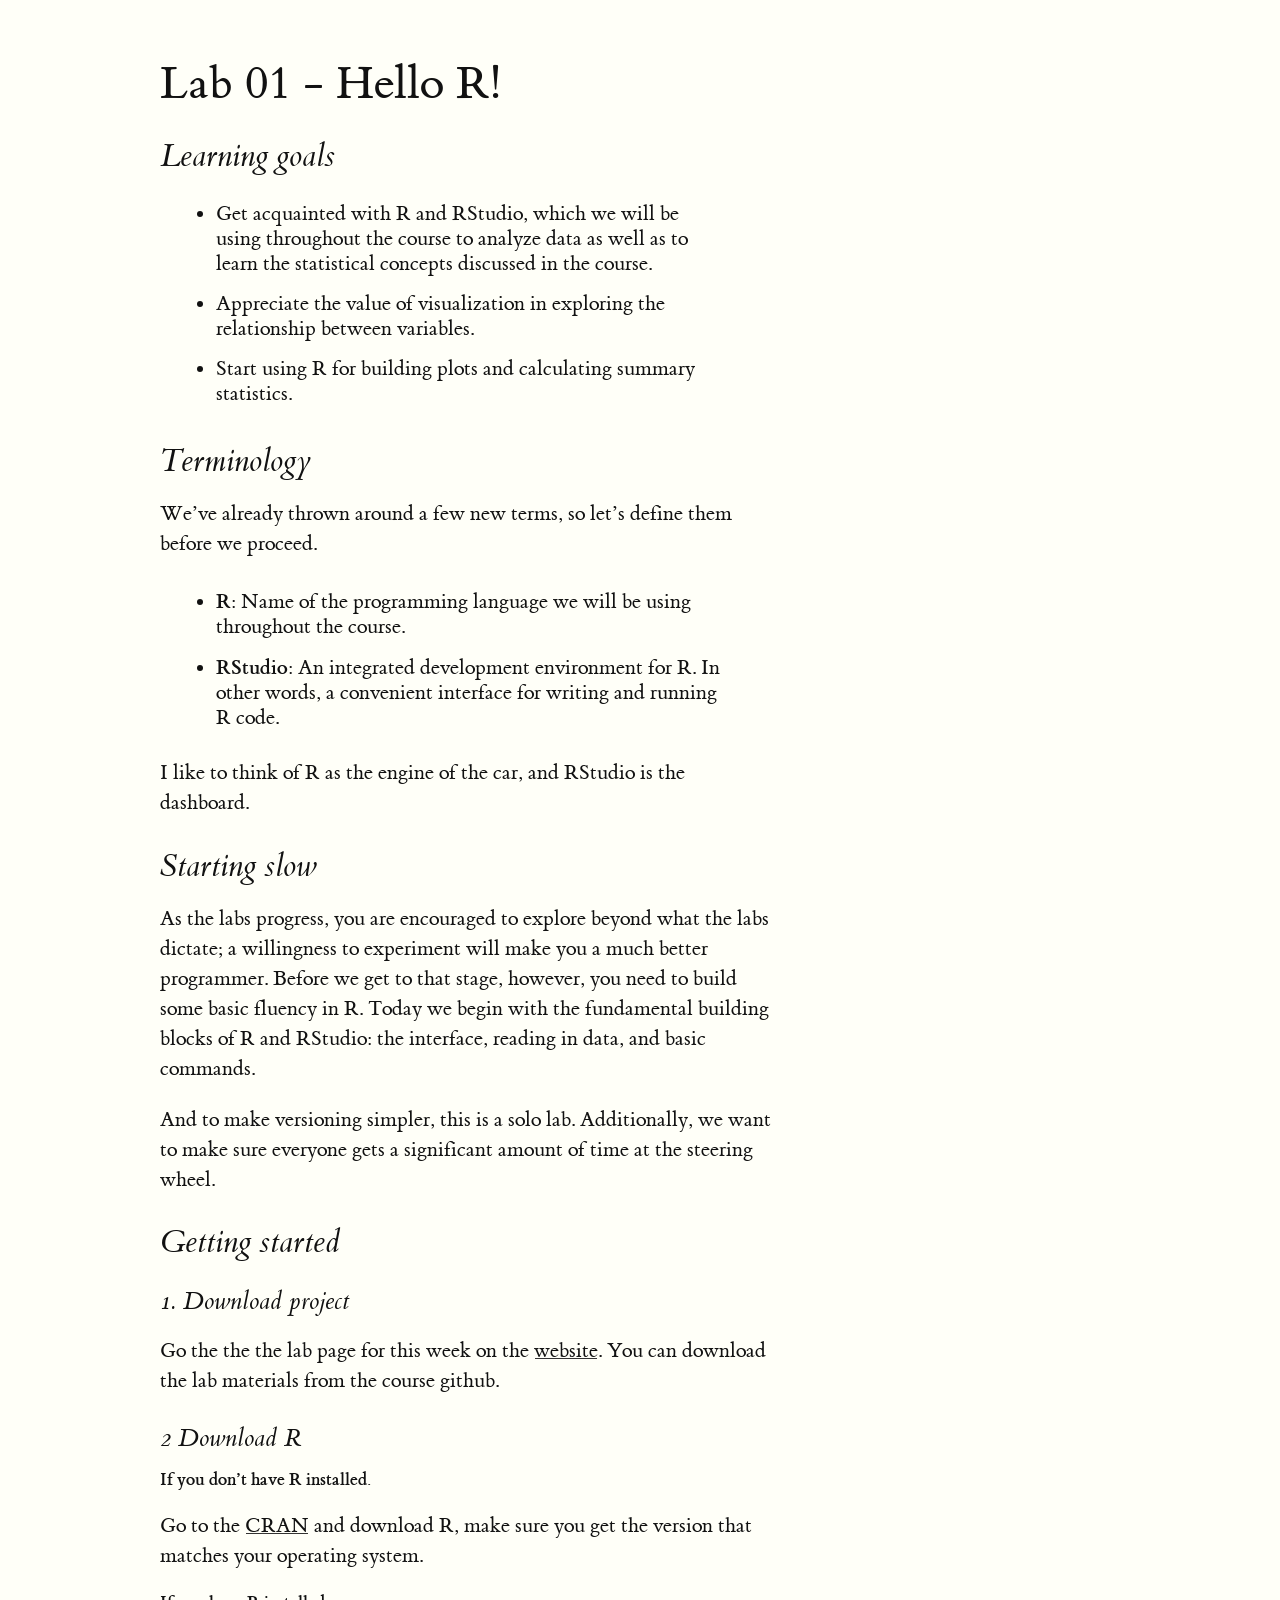
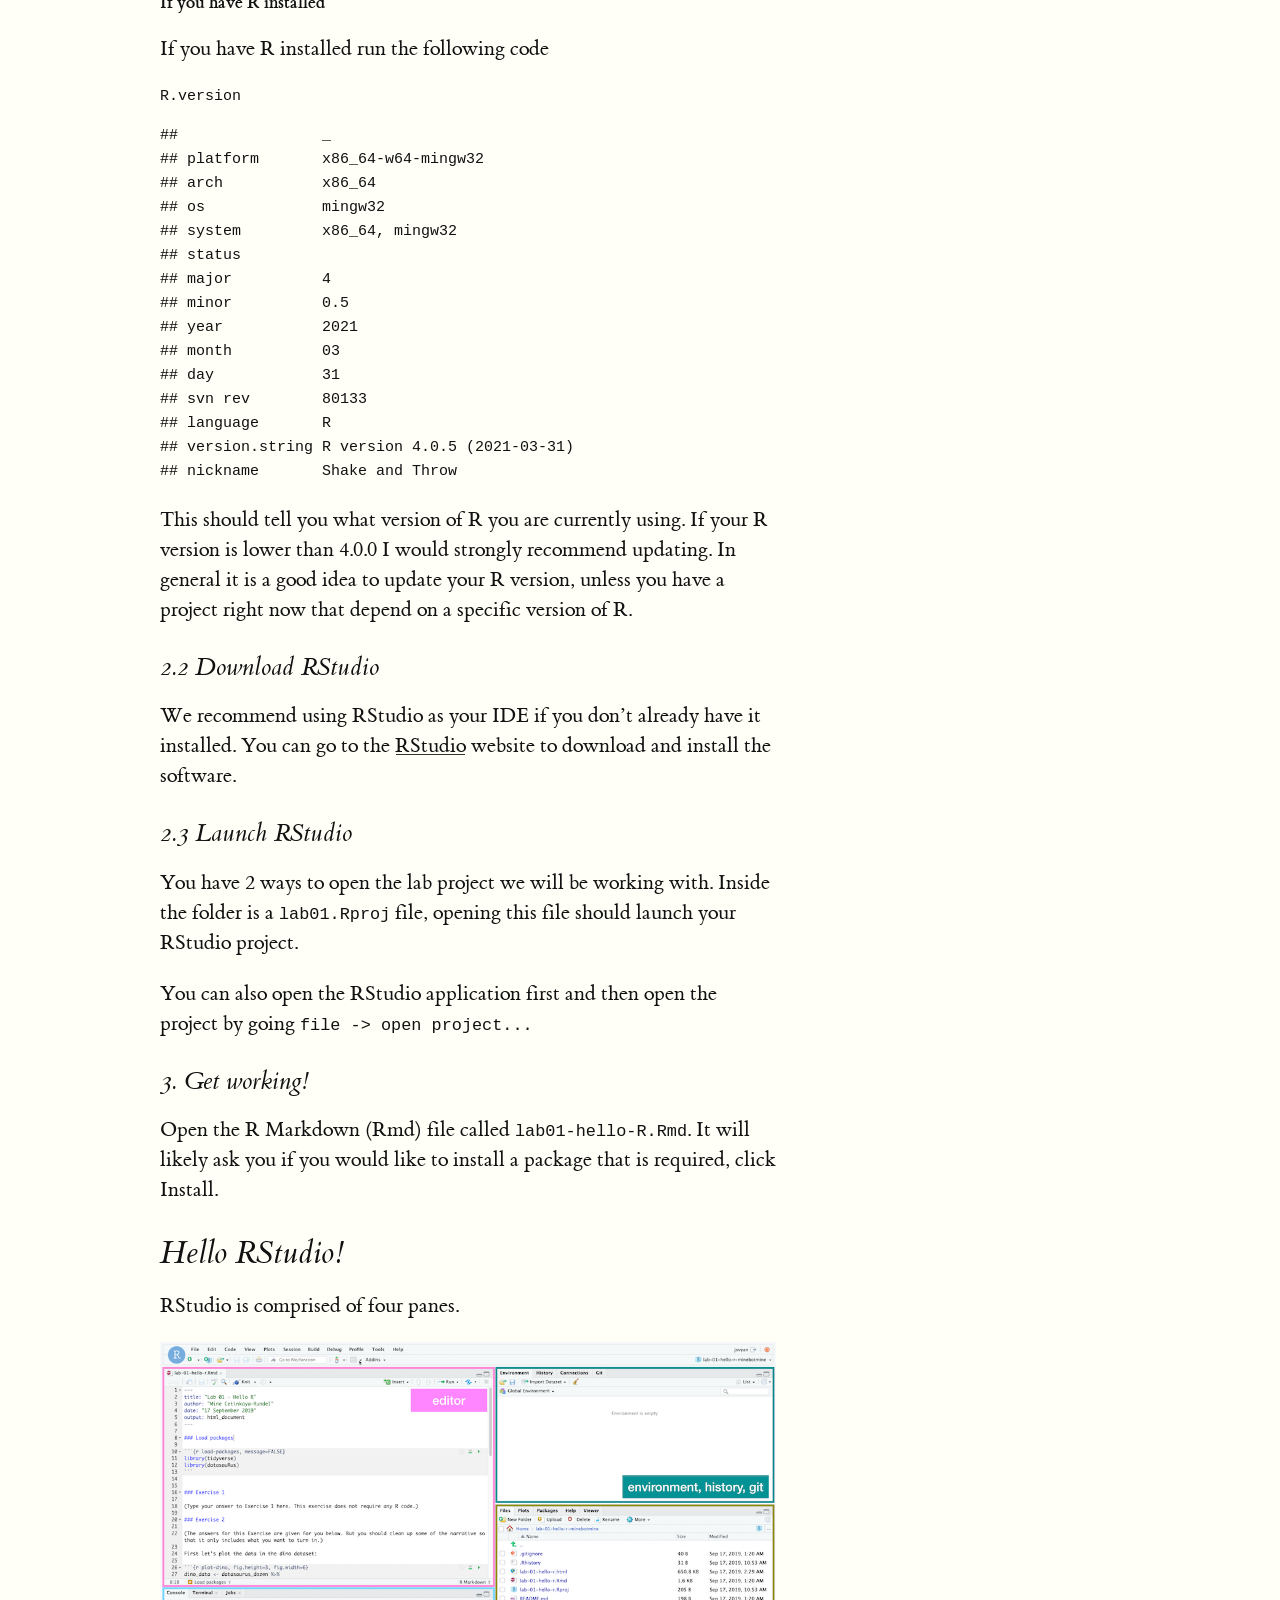
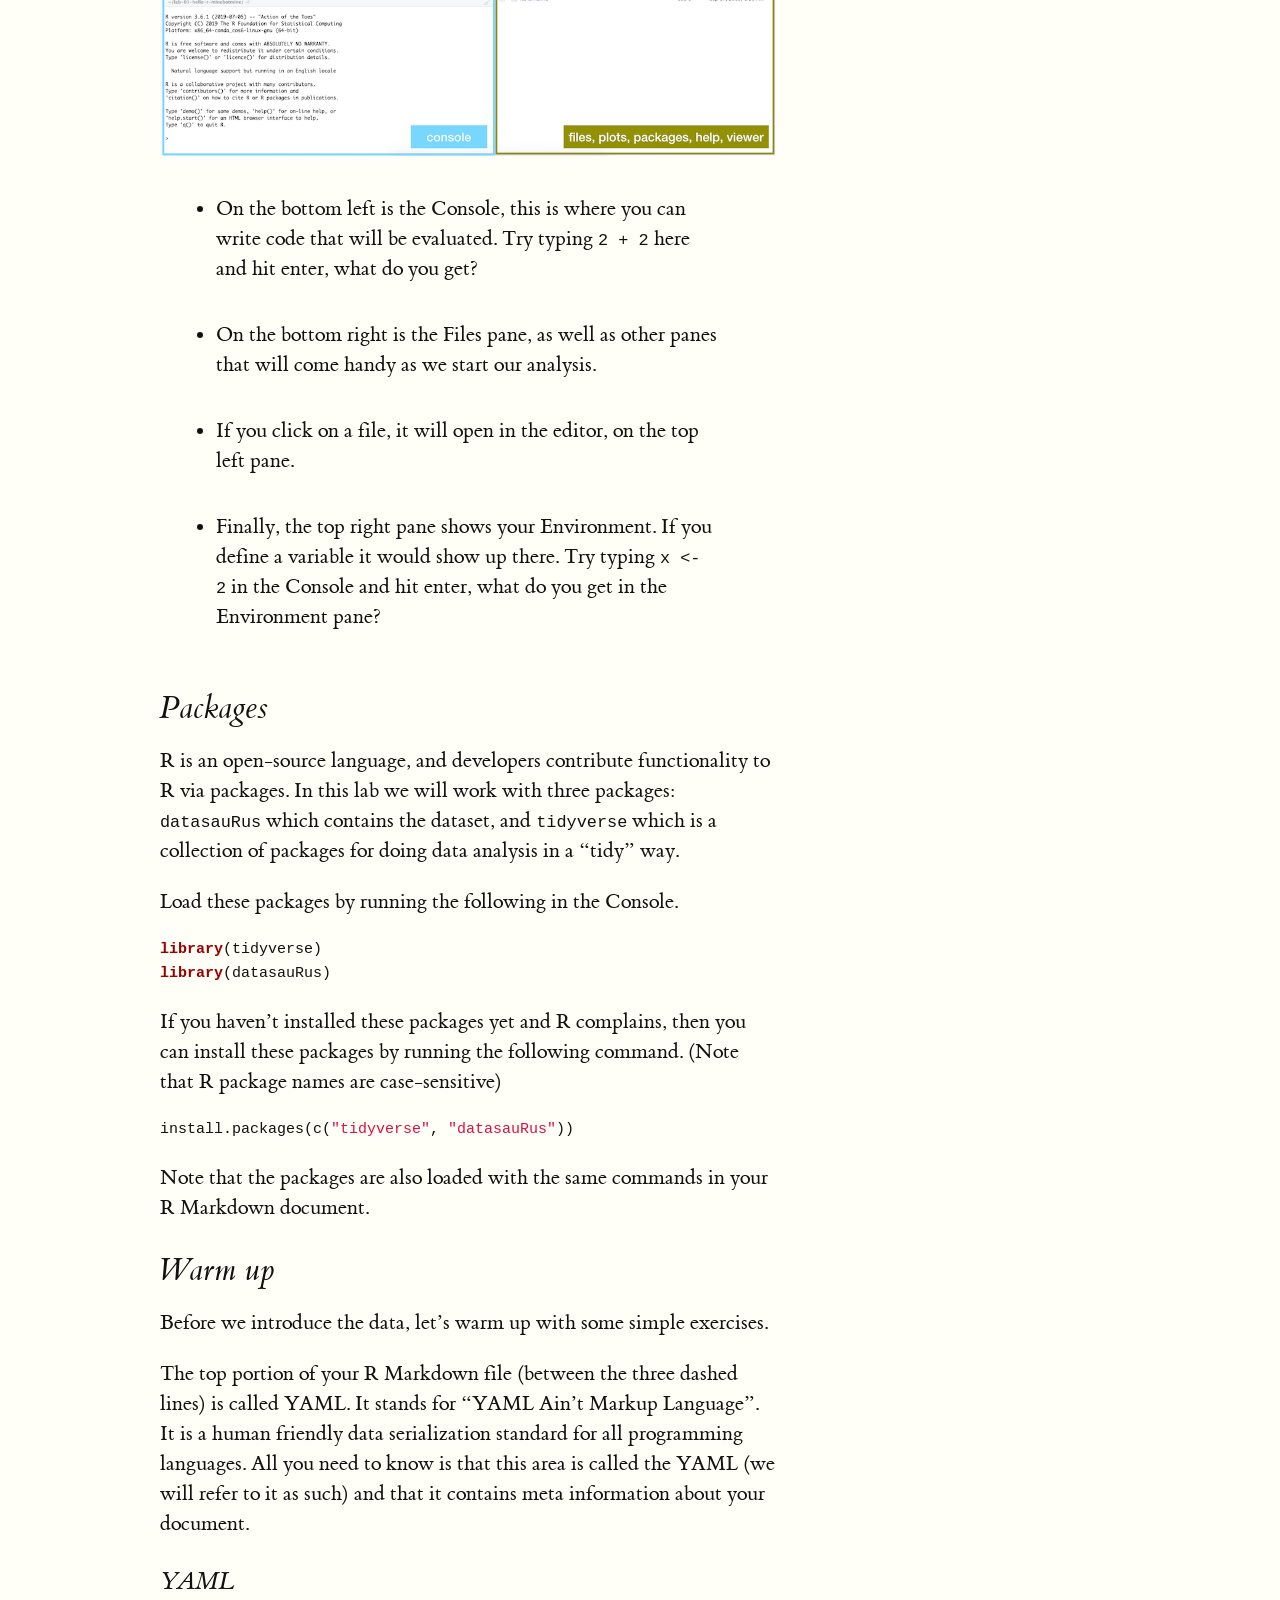
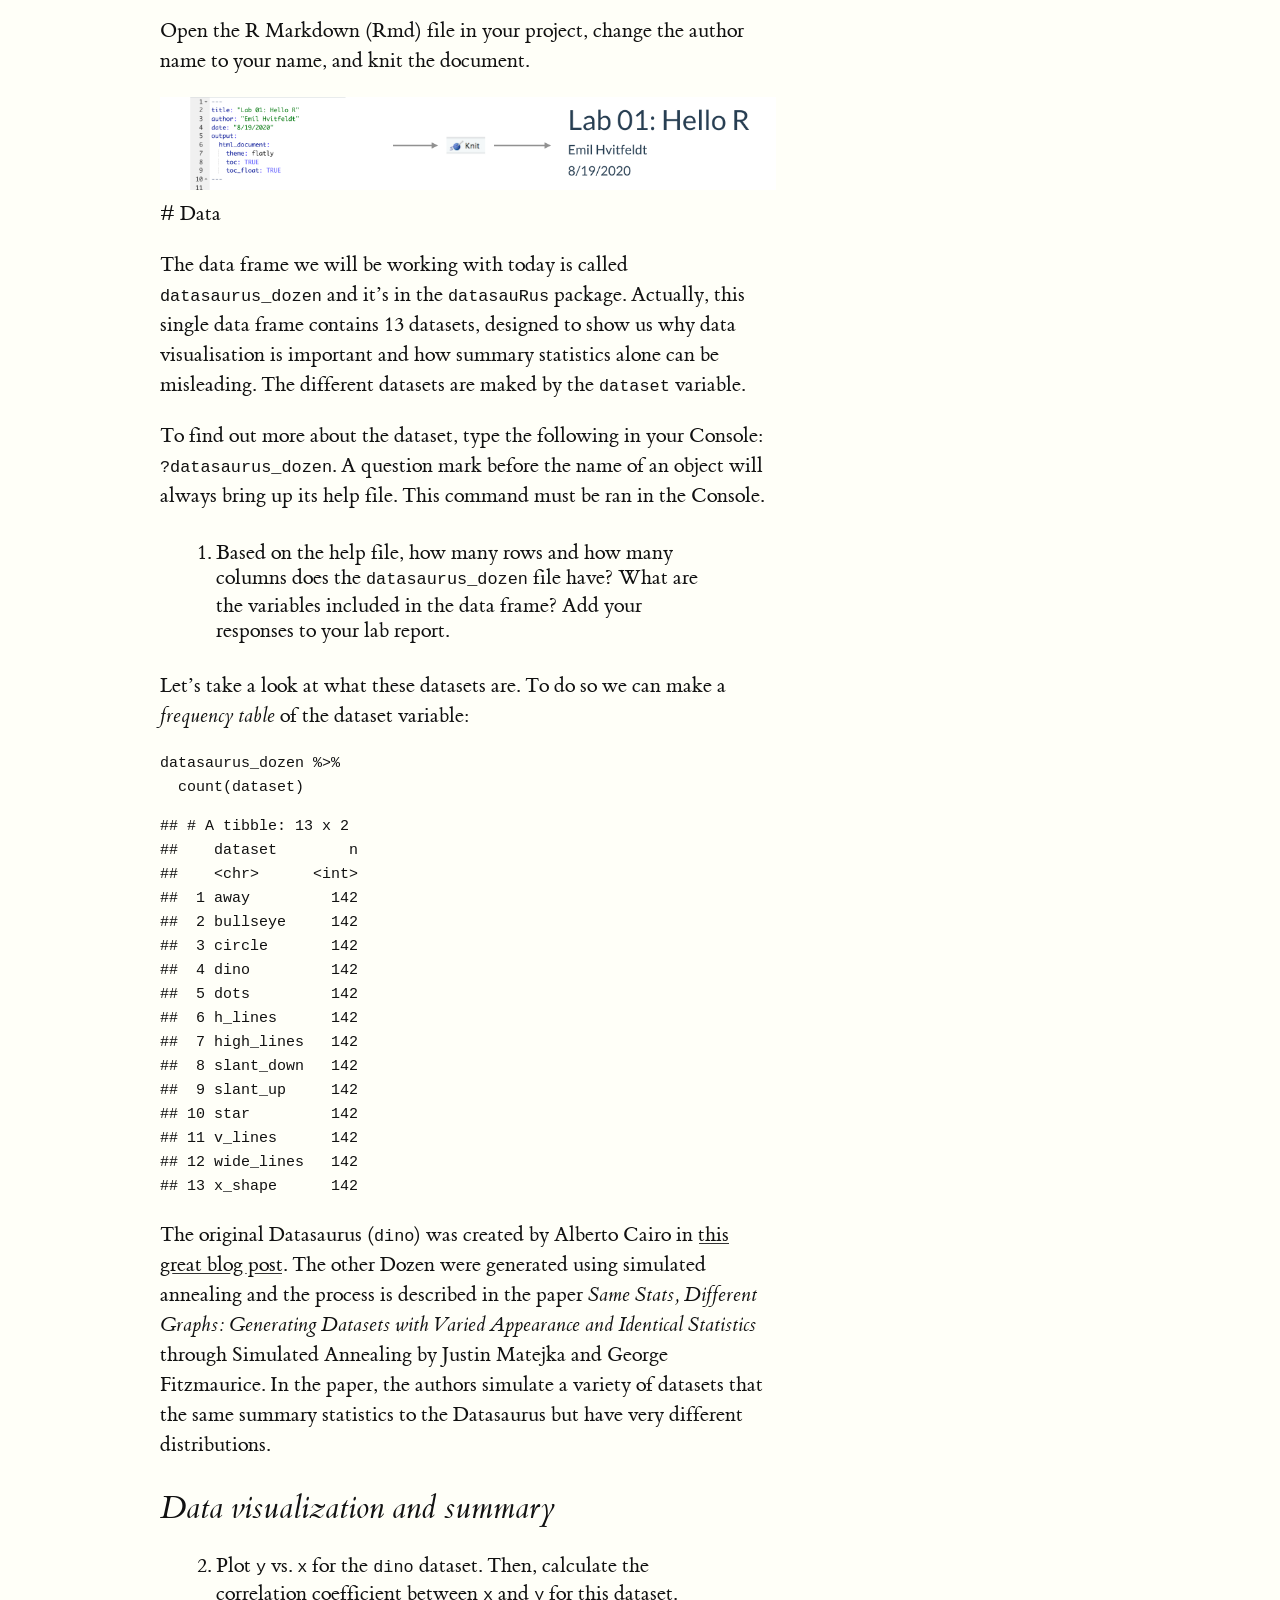
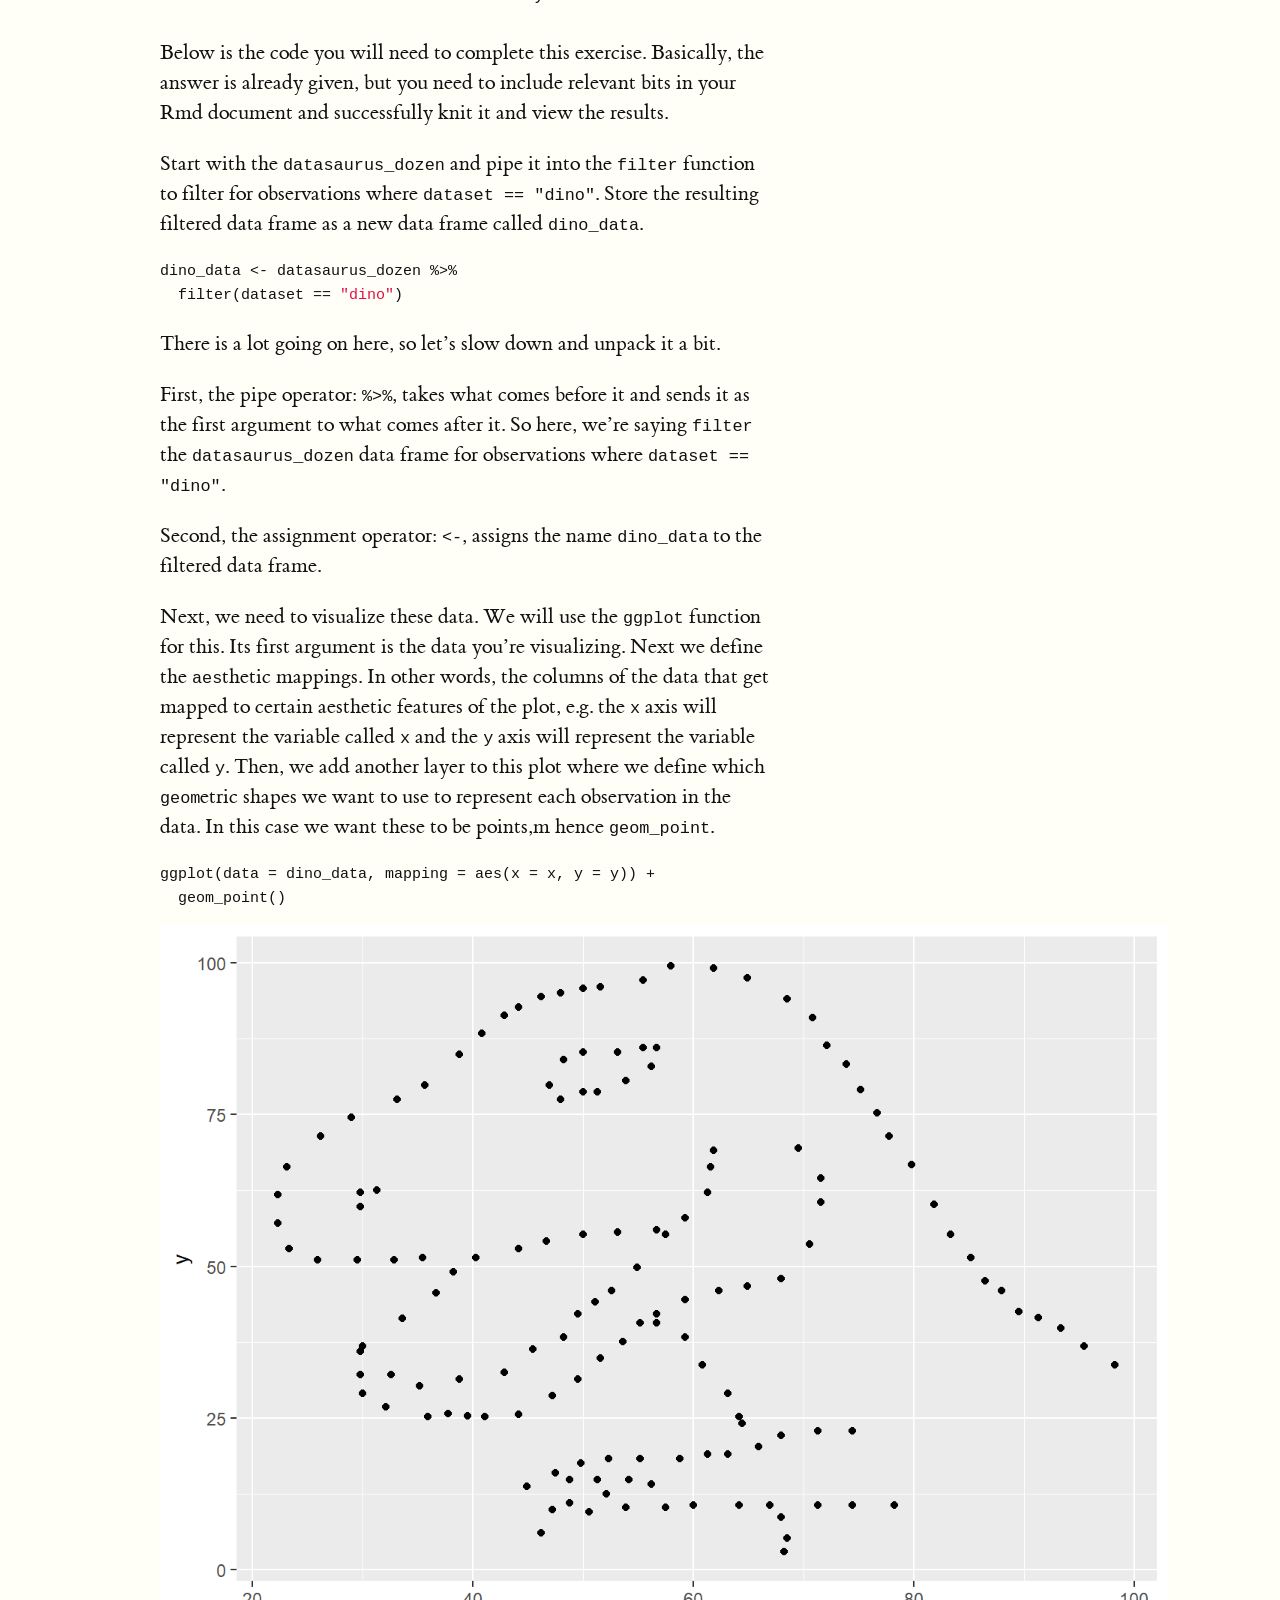
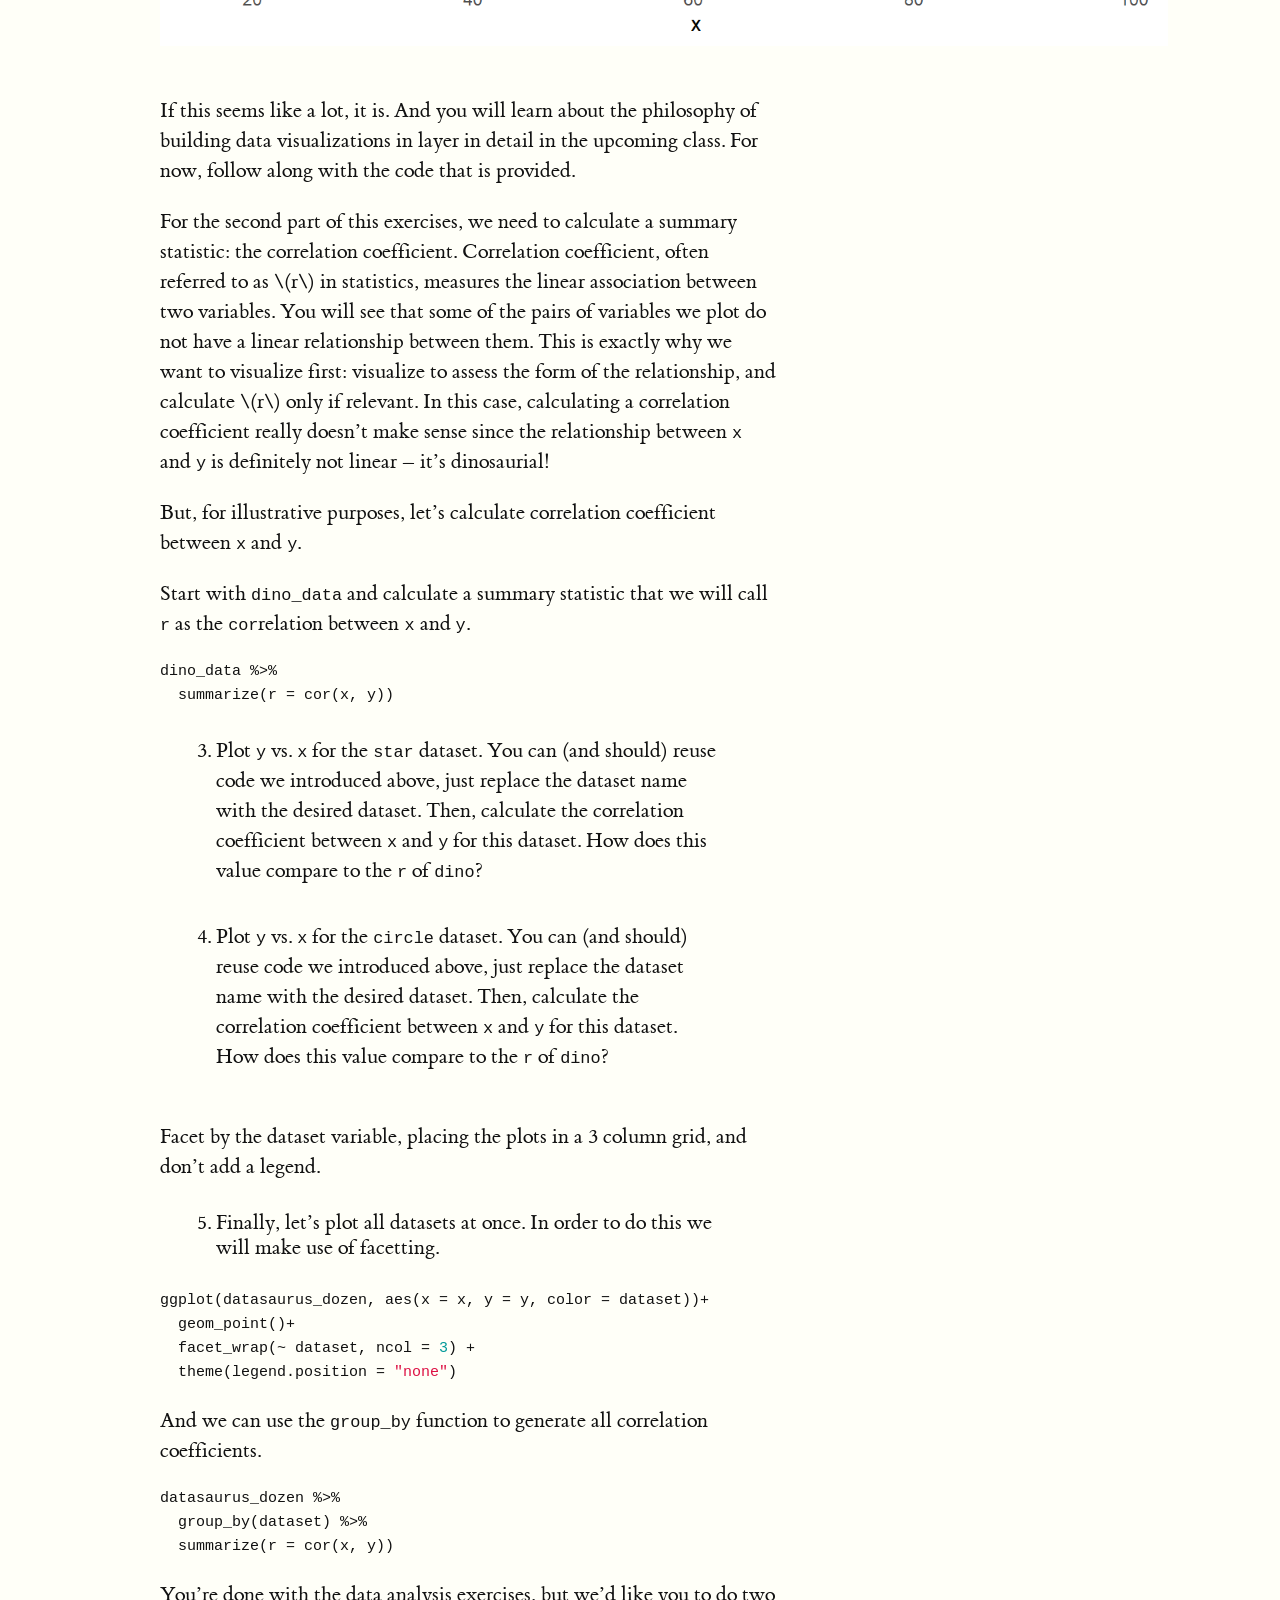
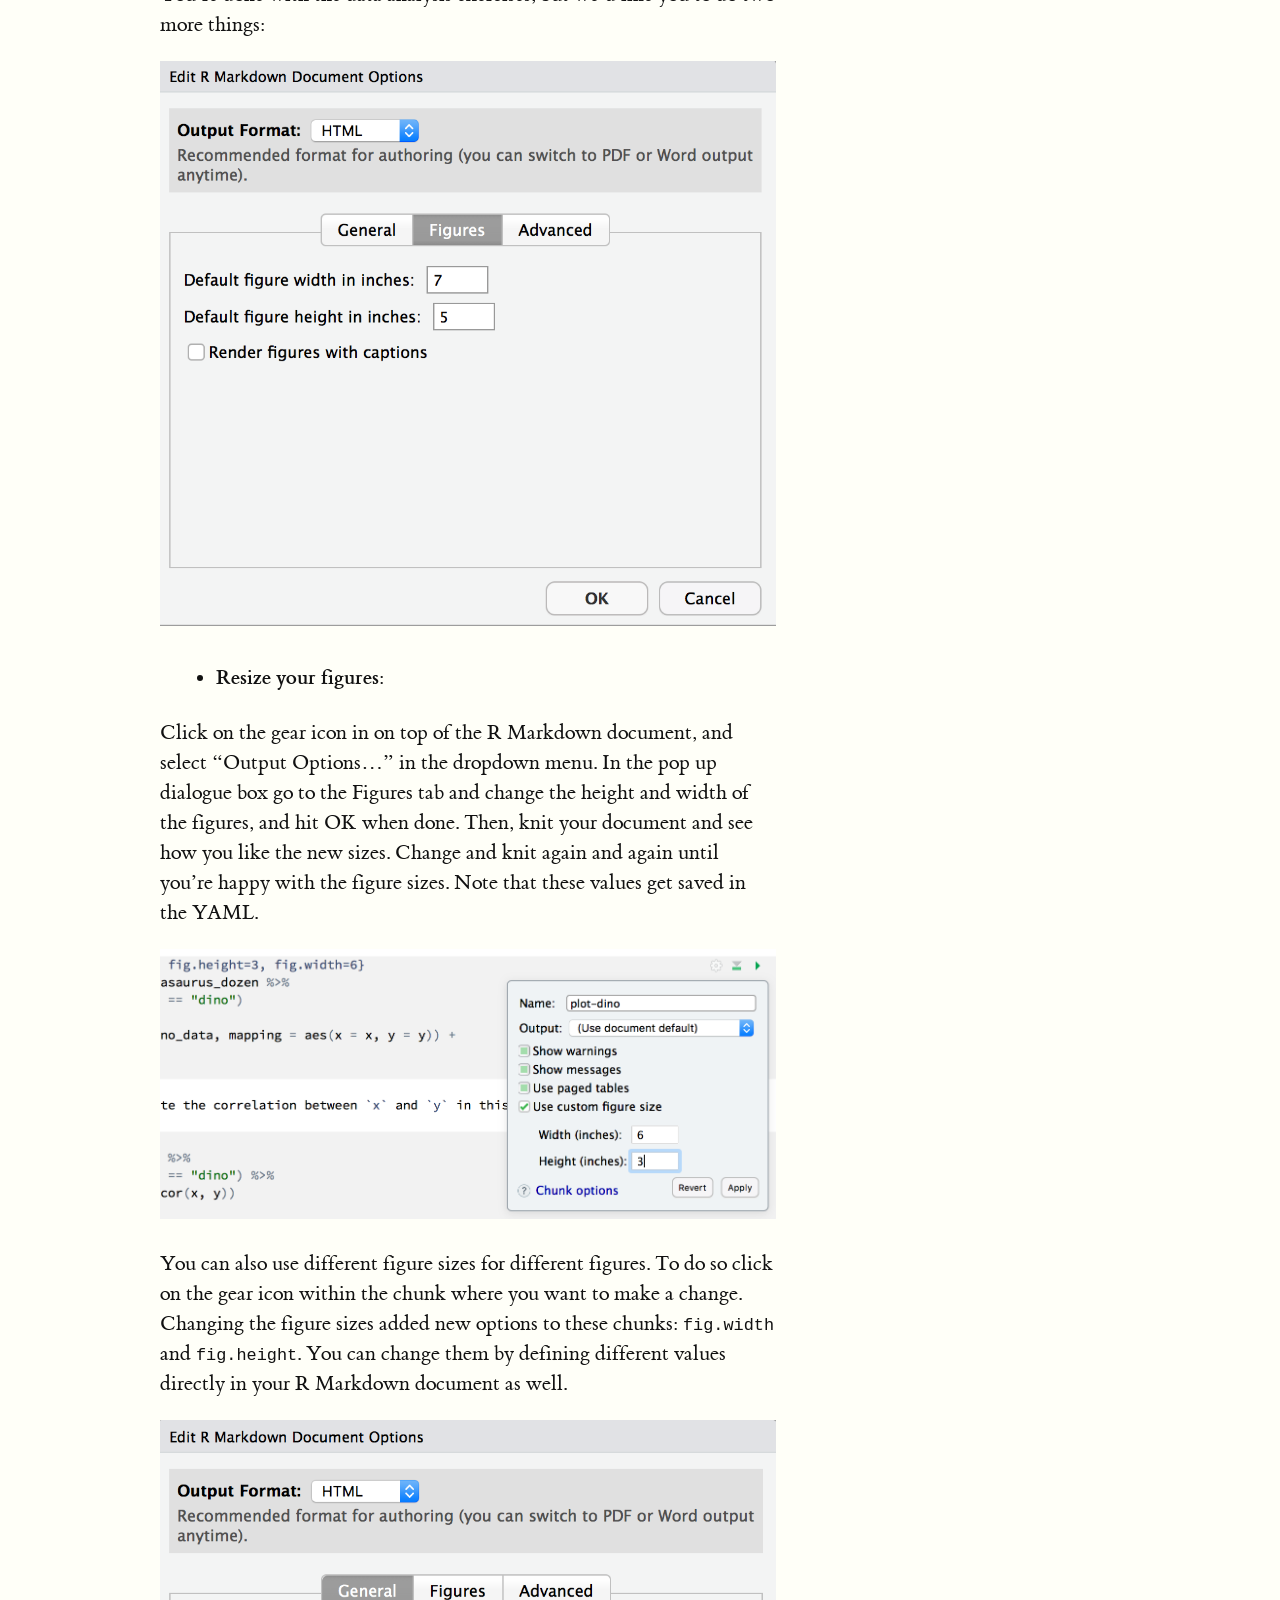
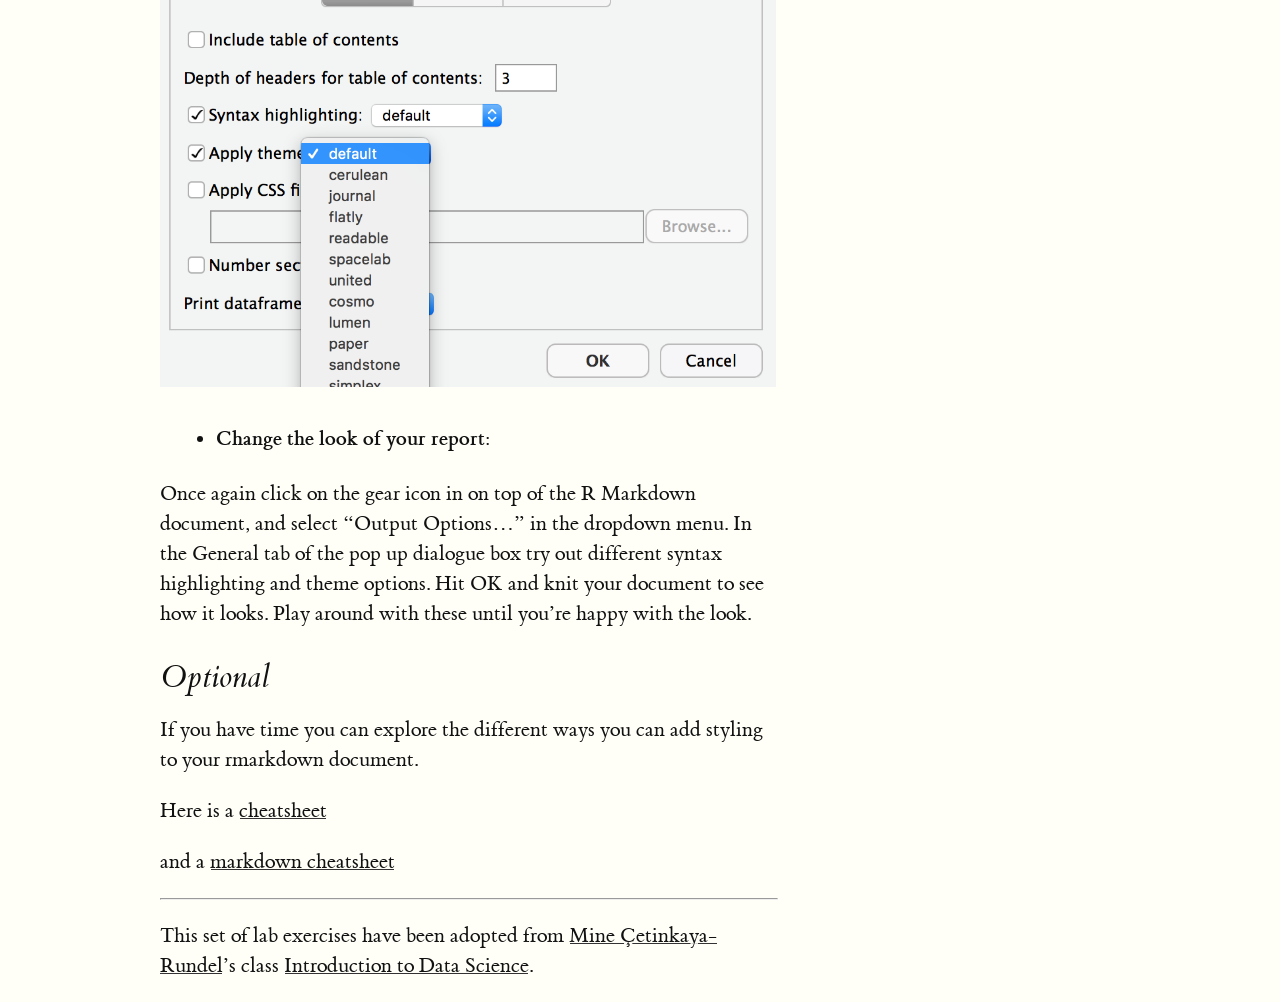
==== labs/lab01/lab01-hello-R.html @ 5a441555 "add lab material info" ====
<!DOCTYPE html>

<html>

<head>

<meta charset="utf-8" />
<meta name="generator" content="pandoc" />
<meta http-equiv="X-UA-Compatible" content="IE=EDGE" />

<meta name="viewport" content="width=device-width, initial-scale=1" />



<title>Lab 01 - Hello R!</title>

<script src="[data-uri]"></script>
<link href="data:text/css,%40font%2Dface%20%7B%0Afont%2Dfamily%3A%20%22et%2Dbook%22%3B%0Asrc%3A%20url%28data%3Aapplication%2Ffont%2Dsfnt%3Bbase64%2CAAEAAAARAQAABAAQRkZUTWrF%[base64]%2FT8kAAEMjAAAA6Rsb2Nhr9nv1AABEDAAAAHUbWF4cAIGAsgAARIEAAAAIG5hbWUw%2FUt6AAESJAAAAkxwb3N0i%[base64]%2FmYAAAcrAngAAAABAAAAAAAAAAAAAwAAAAMAAAAcAAEAAAAAAOQAAwABAAAAHAAEAMgAAAAuACAABAAOAAAADQB%2BALQA%2FwFTAXgCxgLcIAogFCAaIB4gIiAmIC8gOiBfIKwhIiX8%2BwT%2F%2FwAAAAAADQAgAKAAtgFSAXgCxgLcIAAgECAYIBwgIiAmIC8gOSBfIKwhIiX8%2BwH%2F%2FwAB%2F%2FX%2F4%2F%2FC%2F8H%2Fb%2F9L%2Ff796eDG4MHgvuC94Lrgt%[base64]%2FQEFCQ0RFRkdISUpLTE1OT1BRUlNUVVZXWFlaW1xdXl9gYQCFhoiKkpedoqGjpaSmqKqpq6yura%2BwsrSztbe2u7q8vQByZGVp3HegcGvjdmoAh5kAcwAAZwAAAAAAAGx7AKe5gGNuAAAAAG183WKBhJbBwtTV2drW17gAwMMA4t%2Fg5eYAeNjbAIOLgoyJjo%2BQjZSVAJObnJoAxMVxAAAAeQAAAAAA%2F%2FoDVgUzAEMAOwBKAE4AYgDHAHkAogDHAN0AfwCBAHYAUwCLAMQA1AURAACwACywABNLsExQWLBKdlmwACM%2FGLAGK1g9WUuwTFBYfVkg1LABEy4YLbABLCDasAwrLbACLEtSWEUjWSEtsAMsaRggsEBQWCGwQFktsAQssAYrWCEjIXpY3RvNWRtLUlhY%[base64]%[base64]%2F%2FAA8AAgBEAAACZAVVAAMABwAusQEALzyyBwQD7TKxBgXcPLIDAgPtMgCxAwAvPLIFBAPtMrIHBhT8PLIBAgPtMjMRIRElIREhRAIg%2FiQBmP5oBVX6q0QEzQAAAAIAqP%2FhAYsFhQAJABYAKQCyCAAAK7QDBwATBCsBsBcvsADWsBYysQUM6bEFDOmwETKxGAErADAxNzQ2MhYVFAYiJhImNjMXHgEHAw4BJwOoP2NBQWM%2FBgIhIUM7GwROBikKTk4xOzsxLz4%2BBSUmGwICHzX8Sg4FEwO2AAACAIcC3QLnBWQAEQAhAGAAsBwvtBQHAAcEKwGwIi%[base64]%2BxxADBA4JATePAAAAAAIAXv%2FFBUQFrwCZAK0CFgCyDwEAK7FOpjMztBYHAB8EK7EpQDIysJYvsmx9fzMzM7QEBwAfBCuyXp6gMjIyspYECiuzQJZ2CSuwijIBsK4vsa8BK7A2Gro%2BpPLgABUrCg6wjxCwHMCxgw35sCXAuj66804AFSsKsHkQsKPAsXMO%2BbBZwLo%2BYfGvABUrCrCiELAzwLFcD%[base64]%2BAh4BFx4BBwMGFjM2BDc%2BATcSNzQ%[base64]%2BBgoXx5slBgQEQgGYHyAhDBkBOx8CDhMbMBcCBAQCChUBbBATBgIEAgIMH%2F6kDBUEBgICDBcBCEIEFAYPBAgEBAIhFv6mIQYGBAYNCAhEGwECAggFEAQVBP7iJQQEAhEUPQoNCAQCBAQJIAv%2BtRsUNQFDGxkCCAgCCyL%2BsgwTCgQCAgYQDBcEAUgZEAIQkA0CCAQICCUBKSEQBAQCCggT%2FssAAAAFAEr%2FJQN5BUQAaAB0AIUAkwCgAM0AsiwCACuwHTOyLAIAK7CRL7EkA%2BmwJBCwFyDWEbFzA%[base64]%2FoslBjVOjVJzriQTaDoSBBSMFAYICgqDBA0GCgIEEgmZEAUrN0IDVk5CCBYDAvECDwIt%2B%2FESDgoUAaIKGwInDAwEDhIBFhQICkAIDAGHFAESCAIb%2B%2BIGCQICQoNkQhAEEAgAAAUAWv91BSEFGwALABYAIwAvADoAewCyMwAAK7EtA%2BmwOC%2BxJwPpsAkvsQ8D6bAUL7EDA%[base64]%2B4MFbhkKCwUd%2BpkMBAIBXIOqpoGDqqiDb3h63nZ6AAAAAwBW%2F9kGCgTyAFMAYwBtAJ8AsicBACuxIgTpsC4ysgcBACuyDwEAK7JRAAArsEgztFcHACAEK7JRAAArsUEH6bBrL7ELA%[base64]%2FZQoIJSI3QCs1cQ4dDpN%2BVmQ7ChEME%2FDhmM7Hh25Ux0YKCkhmcVAOG762kX9QQTtEAUiiaC9IFwd9inWPe2CTdgQQBDNbVmYOGGJZSHwVDgwGBCEJDAYIBBQbEAUCBAQQDR1dHU4GdXAKDT0%2BZEBOBDUGd05sFB4XE%2FDTtHWPYkwKEW9qcTUKEo8CFoNzUIlOWkoAAQBOAucBMQVkABQAMQCwDS%2B0AgcABwQrAbAVL7AA1rEFDOmxBQzpsRYBK7EFABESsBI5ALECDRESsAs5MDETNBcyFhUUBwYHAw4BJy4BJyY1AyZObjVACgwEMgQSExcJAgIyGQTPlgFGOyc3Qhj%2B5xQZAgIJEAgEAR1%2FAAEAov41AnUFpAAVABYAAbAWL7AA1rQKCgAaBCuxFwErADAxExASNzYWBwYDBhEUEhcWFxYHBicmAqLTth89Eo9lTlZnPUgQQRQXrMsB7AEAAfPFFzwfoP76zf7%2Fyf7EtGhWIR8KG74B8AAAAAEAGf41AekFmgAWABYAAbAXL7AE1rQRCQAdBCuxGAErADAxEzYTNhE0AicmJyY2NzYXFhIVEAIHBiYZk2JOVmg5PgwCECUhsMbQtyFB%2FnmkAQLNAQTHATu2ZkgMKQ8fIcH%2BF%2F7%2B%2FP4KwRk4AAEAngHNA7wFZABuAJUAsE0vsGwztEgHABgEK7ADMrAQL7A6M7QWBwAXBCuwNTIBsG8vsF7WsCYysVoK6bArMrNUWl4IK7RkCQAeBCuwZC%2BwIjO0VAkAHgQrsC8ysXABK7FkXhESsgkoXDk5ObFaVBESsyktQVskFzkAsUhNERK1AFFWYmNoJBc5sBARsyEwU2UkFzmwFhK0HSQtLjMkFzkwMRM0Njc%2BATc2NzYnJicuAicuATU0NjMyHgUXFhcWNSYnJjU0NjIWFRQHBgcUNzY3NjMyFhUUBw4BBwYHDgEWFxYXHgEXFhUUBiMiJicmJyYVFhcWFxYUBiImNTQ3Njc2NzQHBgcOAiMiJp4vOQRUGTk%[base64]%[base64]%2F%2BVgQQAgkMHx0gCAoJAgIc%2Fk8bEAKWNwQSBAsCBAoSAZgGEQQvDx7%2BQxQPFD8bCgQLCP5GHwoICAIEAgoEDwQBthsMAAAAAQCP%2FucBhQCoABgANwCyFgAAK7QDBwAVBCsBsBkvsBLWtAYJAEAEK7ISBgors0ASAAkrsRoBKwCxAxYRErEABjk5MDE3NDYzMhYVFAYHBicuAScmNzY1NCcmBwYmj0ItPUpoVB0MAgYCChCJCAYVL0Q%2FLTxYSFigJw4MAgsCHwRSYBQCBAYKOQAAAAABAFoBmAMrAiYAEQAdALAQL7QEBwAdBCu0BwcAHQQrAbASL7ETASsAMDETNTQ2MxYkFzIWFQcGByYEJyJaGwxEAddyChMEBh2e%2FnFoDgGwUhATAgYEFwpQGQMEBgIAAAABAIX%2F2wF5AMcACgAvALIJAAArtAMHABIEK7IJAAArtAMHABIEKwGwCy%2BwANaxBgzpsQYM6bEMASsAMDE3NDYzMhYVFAYiJoVGNzVCQmpIUDVCQDUzREIAAQBM%2F9UDpQVqABQAABY0NzYANzYfATIWBgcBBicqAi4BTAZ3Acp1FA9mCA0CCv1NFBkEFhUcExkVDuEDe%2BQhAQQOGw76zSkCAgYAAAIARv%2FbA6YFHwAHABkASwCyBwAAK7EMBemwFi%2BxAwXpAbAaL7AB1rQICgAuBCuwCBCxEQErsQUK6bEbASuxEQgRErMCBgcDJBc5ALEWDBESswAEBQEkFzkwMRIQEiASEAIgAxQXFjMyNjc2NTQnLgEjIgcGRvkBbfr6%2FpNFIzGoUHIVJycXcFCkNSMBZgItAYz%2BdP3T%2FnUCovCT1XtarNfTsGht1ZEAAAEAsv%2F4AxcFHwArAEEAshYAACuwGDOxEQbpsB4yAbAsL7Aj1rEOCumyDiMKK7NADhQJK7EtASuxDiMRErEGFzk5ALERFhESsRcaOTkwMRM0NzY3Njc2NzMyFhcTFRQWFzMyFxQnJgUGJyY3NjMyNz4BNRMuAQcGBwYnsghtYkIeEB4YEBkCAhktUh0GJ6j%2B3R0IBAIQIUgEKRQCBBoLTGgQEQPbEgdMXjslGwYbDvu8GCcjAikxBAoIBBAbCiMCAistA2IQFwg3MwgQAAEATv%2F4A40FHwA%2BAJUAsjwAACu0KgcAHAQrsCwysBMvtB0HABwEKwGwPy%2BwGta0FgkAHgQrsBYQsRABK7EgCOmwNTKwIBCwNCDWEbQvCQAeBCuwLy%2B0NAkAHgQrsUABK7EWGhESsRc8OTmwEBG2Bh0lKCw6OyQXObAvErEtODk5sTQgERKwMTkAsSo8ERKwPjmwExG3BhcYICsvMTQkFzkwMTc0PgE3Njc%2BCDU0JiMiBgcGJyI3PgEzMhYVFAcOAgcOARYXNhcWNjc2NxcyFAcOASMiJiIHIidOCAwCYJgIWBdMGDgUHQpvZmCiJwghHQcb5aOitnw7kMEtCAIbHpp7c1URBh0KEB4ELBYt%2Fv55KwwdCA4RAnGbCFoZUiVNOkxNKXONh3MZARu01dGkfaBOl7wwCA4QAwgIBi1UGwYEPc8QFwgIFAABAFT%2F2wOLBR8ANgBmALI0AAArtAgGAEYEK7IINAorswAIAwkrsBwvtCYHAB8EKwGwNy%[base64]%2F7VzX3CeyExSDMfyZN1liEIBAoXFkhFXldIZGNUEgoMG4WYh2mDbw4UAhe%2BgcP%2B21wAAAACAEz%2F2wPDBR8ALQA8AGwAsiAAACuwLC%[base64]%2B4iObBBUWYMMfAggIBAoPWNUBhyMBkwHDHwwy%2FTESEgQCAgcMCAhAAhcDBwIWE9VeLQIGBC%2FBbBITBgIMDAKeCBIDCAgIH8v%2BHQwId%2F6%2FAAABAHH%2F2wNgBR8AOQCMALI3AAArsQoG6bIKNworswAKAwkrsA8vtDEHABkEK7AoL7QZBwAaBCsBsDovsA3WtDQKAC4EK7E7ASuwNhq6P%2Bj8gQAVKwoOsBUQsBbAsSwQ%2BbArwACzFRYrLC4uLi4BsxUWKywuLi4usEAaAbE0DRESsh8jKDk5OQCxDwoRErESNDk5sDERsC45MDE3NDYzMh4CFxYzMjYQJiMiBwYnJjcTNjMFOgI%2BATc2NzMWDwEOAQclBgcDBhY3NjMyFhUUACMiJnEvIxk0HzsHIypmiI15XlIdDBQBKwRZASQKKA4YDwYKERYSBBAIGSX%2BoCMIDgIUDT1Mruf%2B%2FMt7pWYhMRoZNwYdvgETpjgQCA4hAkIxBAIKBgwBDBtzFBECBgob%2FwAOCAYX8rLB%2FvpMAAAAAgBk%2F9sDhQUZABgAJwBjALIWAAArsRwD6bAiL7EQBumwCC%2BxAwTpAbAoL7AA1rEZCOmwGRCxHwErtBMKAC4EK7EpASuxHxkRErMJEBYMJBc5sBMRsQgHOTkAsSIcERKxABM5ObAQEbANObAIErAJOTAxExAAJTYfARYHDgEHBhY3NjMyFhUUBiMiAjcUFjMyNjU0JiMiBwYHBmQBVgE0IQoKDB%2FF1CsEFgxCe5rE3aa%2B4LV6c2JpaWBQgRkDAgH4ARkBqV8KEw4ZDFjhqBIZCC3horD4AS3Fz%2BOwpJytYhItFwAAAQBE%2F9sDYgT%2BABwAMwCwFC%2B0BgcAGgQrsAQyAbAdL7AA1rQaCQAeBCuxHgErsRoAERKwATkAsQYUERKwBTkwMRM3PgEXBCUyFg8BAQYvASY3ATYmBwYhJgcGBw4BRAoCMxUBMQFkFyACBP4hDiVEJxMBxgYaFWL%2B22AMEA0EOQQCuhQwAgoKGxIf%2B0glBgoGKQQhDB8CBAIMDEoQAQAAAAMAUv%2FbA2YFGwAYACYANQBlALIWAAArsRwD6bAzL7EKA%2BkBsDYvsADWsRkK6bAnMrAZELQHCQAdBCuwBy%2BwGRCxMAErsQwK6bAfINYRsRMK6bE3ASuxHwARErUECg4PERYkFzkAsTMcERK1AAYMEyQtJBc5MDETNDc%2BAScmNzQ2IBYVFAcGFhcWFRQGIyImNxQWMzI2NTQnJicmBwYTFB4CFxY3NjU0JiMiBlLJFBMNyQHVASa9qA4OENnnpqDnmotkZow6OY8nG54PK1JHOCEcYGZaXH0BN7J3DB8LdbyNx6yDtGEMGwqBx6LhzZF7oZdxYjo9ThQUagIgNVZCKRgOFlOabYV9AAIAUP%2FlA4EFGQAZACgAaACyCQAAK7ENBOmyCgAAK7AXL7EdBumwJi%2BxAwPpAbApL7AA1rEaCumwGhCxIwErtAYKAC4EK7EqASuxGgARErEMDTk5sCMRsw4DFxIkFzkAsRcNERKwDjmwHRGwEzmwJhKxBgA5OTAxEzQ2MzISFRAABQYnJjc2NzY3NiYiBwYjIiY3FBYzMjc2NzY1NCYjIgZQ6ajB3%2F62%2FtEpFhQi53dWHQQKEwZOfZrUsndiUHUnBAJ7dWR3A3eu9P7X8P7p%2Fl1hDB0XEGSTaoQSGQI34baar1gfKhczz92uAAAAAgCc%2F%2BwBdQM1AAcAEQAzALIHAAArtAMHABQEK7AQL7QLBwAUBCsBsBIvsAjWsAAysQ0M6bAEMrEFDOmxEwErADAxNjQ2MhYUBiIDNDYyFhUUBiImnD1ePj5ePT1ePj5ePSdaOTlaOwLhLzk5Ly06OgAAAAACAIH%2B2QGHAzEAFQAeAFgAshMAACu0AwcAFAQrsB4vtBkHABQEKwGwHy%2BwDta0BgkAYgQrsAYQsBsg1hGxFwzpsBcvsAAzsRsM6bEgASuxDhcRErQMAxMZHSQXOQCxAxMRErAGOTAxNzQ2MzIWFRQGBwYmNzY3NCMiBiMiJhI0NjIWFRQGIoFELz9UgWQQFxKRAQ8IIQgnNwI%2BXj8%2FXkotPV5KYKwnBjUIWGcdBzwCe1o7OS8tOgAAAQCPAK4FCgTBABoAABMmNzQ3ACU2Fh0BFAcABwYXBAUWBxUUJyQBJo8GBhkCwwFqIxIt%2FT%2BhKS0BogHNHQE%2F%2Fqj9MxcCoBIhHQoBOY4OJSkhGxT%2B1T8QE7i3DCMtQhd%2FAUgKAAIAiwGBBQwD9gAOACIALACyIAEAK7QRBwAeBCuwDC%2B0AwcAHQQrAbAjL7EkASsAsREgERKxDxc5OTAxEzU0MxYhMhUHDgEjISImEzYzMiQ3MhYVFBYVFA4BIiMhBieLOq4DcicCAhAj%2B%2B4fGQYGJSEDYpgfFAICEAwX%2B%2FYvCwGsMTEEJTcdEBACRhkCBCUdBBsIDg4JBi0AAQCNAK4FCgTBACAAABM0NyQlPgEnJCUmJyY9ATQ2FwQFFhUWBxQGBwQBBic0Jo0dAikBORIREv68%2FeElBAIbGQHhAkEjBgQOHf59%2FXE9AQIBBiMM3YwIFguL3w4LCBIlKRkKx%2FwQGyESEhMOrv7vG0YIHwACAFb%[base64]%2BATQmIyIGIyISNDYzMhYVFAYjIlbFqNOUO1hWWAIJBgwpCG1MWodha2IfZhuFb0UzNURDNjME7HEB3a7LZCkhHTk1aQQOAgQKCoFlSlcjMWWkWg%2F7jmI%2FPTMxQAACAPb%2FMwbfBZMAVQBmAUgAsj8CACuxAwPpsFMvsUUF6bJFUwors0BFSwkrsAkvsBUzsTYG6bRZBwAhBCuwYi%2BxHQTpsCwyAbBnL7AA1rRCCQBRBCuwQhCxGAErsVYK6bBWELELASu0NAoAGgQrsDMysDQQsSEBK7AiMrEwCumwMTKwMBCxPAErtAYJAC8EK7FoASuwNhq6PbrvFwAVKwoEsDMuDrAlELAzELFdEfkEsCUQsTER%[base64]%2BCDM2MzIXFAIGBwY3MjY3PgE1NAAjIAAREAAhMiQ3PgEzMhYzFgcGACEgACUUFjMyNzY3NjU0JiMiBwYC9gHdAVoBGQFm%2FtfJjQIEDgYEHT1tYkhceWKLfV4pDA0EAgIEBAQJCAwGEkQUAXE%2FBQQ8LXMtSFf%2Bw%2FD%2Bz%2F5WAXMBJecBXmMIDBMEDAQQBlT%2Baf76%2Frj%2BUAHzNCViezUhJzgrRENQeQI1AWoB9P6v%2FvH%2B%2Fo6FJxgUDAgGIzlifFtxAQNnj0gUIQQOBgsEBgQEAgICFgL%2Bmes0UAFFNVjmc%2BUBKf4n%2Fqj%2B0%2F6L5%2BASCAIEGfT%2B6AGyzzFBo0hie0Y1Qk5g%2FvEAAAAAAgAZ%2F%2FgFiAVgAFkAcABVALJWAAArsCczsQIF6bMdMEtOJBcyshECACu0P2BWEQ0rtD8HACMEKwGwcS%[base64]%2BARlAfTsKBQMCRDkECQICBgMnNwwBHhA%2BPRcEFzUEBgQCFP7n%2FkD6IzVrSi8RCBIIEgYEEAYTFA0CGgsQFiFC80IMEQIDAwkGEASutSceNQIEAgIlIwMDBB0MArACAg8MAgIKBgYFBLy5CgMBCH8AAAAAAwAr%2F%2FcE5wVIACoAQQBbAI0AsiUAACuxLwbpsAIyshICACuxVwTpsg8CACuxDAPptEg9JRINK7FIA%2BkBsFwvsAfWsSsI6bBCMrIHKwors0AHAQkrsCsQsTIBK7EgDOmwUSDWEbEYDOmxXQErsVErERK1JSgcLzpXJBc5sDIRsRseOTkAsT0vERKwIDmwSBGxGx45ObAMErEYUTk5MDEWNDc2FzI2NRE0JisBIjY%2FATYlMhYXHgEVFAYHBh8BFhUUBgcGIyInJiAHARQXFjMyNjU0JicuAScmJyoBIwYjBhU1FB4BMzIXOgEzPgI3NjU0JyYnJiMiBwYXKw4nCoU%[base64]%2F2QWYBVIANABsALIyAAArsSEG6bIDAgArsRsF6QGwNS%[base64]%2BP7dAUD3tpgpKycEJxkCMV8bFD1jWJP%2BvP5pAokBOwGORg8LBghXRg4NEioVIQsSCw2aq%2F69%2FvH%2B6f6QhyU5RhIEBAyqngYeHQGFAAACABn%2F%2BAXFBUYALAA%2FAGkAsg8AACuxMAPpsRYZMjKyBQIAK7E7A%2BmyAwIAK7EoA%2BkBsEAvsCTWsS0I6bIkLQors0AkAAkrsC0QsTMBK7EKDOmxQQErsTMtERKwDzkAsTAPERKwFDmwKBGxCjM5ObEDOxESsCs5MDETNj8BJDcyBBcWERQABwYjBSInJjU0Nz4BMz4HPAE1ETQmKwEiNTQBFBYzIAARNAInLgEnJiMiBwYVGQIODgGWxMkBBm34%2Fufflv7%2BFScGBxcONggSHRcQCggEAzR9EhABmUBgATEBZHBjRIx5REstMC0FEB4DBBABRE6y%2FsPn%2FoY%2FKwISEQwWCQICAggKFwwhDCkKLQQDDYlKGQL7xFBEAS4BOZgA%2F0w1MgwGAgQnAAEAMP%[base64]%2FdksyHwwbEgvxeTUPBCkKBgIEGSMBEDh56x0rb6NzUBsxGgQRJQYMDwIETv0n%2FvIUBQMtFwQEQ4MDC4NMAgQIBAwfCgICFEJuWBEUDgIVfT8CBAIhDP5iEBspbw4EAh0oQmOfGwIEDmosAgIIGf6ody8THjtrEgUEDEJ1bAodAgQKCAoJAAEAUf%2F6A%2F4FNABRAMMAsksAACuxQgPpsAIyshICACuxHgfpshICACuxCQPpsh4SCiuzQB4ZCSu0JDxLEg0rsSQH6bI8JAors0A8MgkrAbBSL7AF1rE%2FCOmwIDKyPwUKK7NAP0UJK7IFPwors0AFUAkrsD8QsTMBK7ArMrQwCQAeBCuzGjAzCCu0FwkAHgQrsVMBK7EzPxESsSVMOTmwGhGwMjmwMBKxGTE5ObAXEbAYOQCxPEIRErAwObEeSxESshcuRTk5ObESCRESsAw5MDE3Njc%2BATURNCYnLgE0Njc2NzIXITIWDwEGIicuASsBIgcDFBYXFjI2Mz4BNzY3NhcRBiInJicmIyIjBiInBgcRFBY7ARYVFAcGJyIjJiAHIjU2UgIQWDpAVAQIAgUEBQICA3MMFwIGDB4UBE6P%2BBsIAhUIJ1hrHHM9CQIYHwIEMwIKIR9oCAk6djstAUBaFRAEAwcBAav%2B%2FlgXARogAwQ4UgOZUjoEAg4TEgYEAQEZCuEHB2g6If5vDBcCAgICIUkUBQQU%2FpEMDGQaGAICBCX%2BXlI6BCAPCgkBAgIaAwAAAAEAdf%[base64]%2Fv7hARvpfY0ZAgJCXFAKDAgOZQEctRYCAgwGSjUCAgITav7Rf%2F7X%2FocCf5gBGmdkWj0MAREEBAKxsBICEAFW%2Fqr%2B1%2F7u%2Fqw%2FCjoOXE4XUjMEAiMjAgMDFQYIDBcCAj1ON3Y9Lwg3SgF%2FAAEAMP%[base64]%2Fd0CAwKBwIXWEQTEoYBPbYQLUNaKRQFCB0WH00BD0UcEBQRCgQZTDkCBAREWCcGBAMHE%2F27GQIGDhExVEkEIpD%2Bt7cKGzxWCgoOEQwT%2FfgbCA8MFAsCBDlKA5lQOgQEIRwGBggKIwoCQkz%2BigoVAwMUDQF0TEIEFgsQEgEIAQIrEAoGPEqL%2Fp7%2BiTVKPQEQCRIKFBISJD1MAX8lBgYdF%2F6QUDcCIycCAAEAav%2F6ApAFNQA1AGMAsjQAACuxAgPpsCcyshECACuxCwPpsB0yAbA2L7AG1rEkCOmyJAYKK7NAJC0JK7AbMrIGJAors0AGAAkrsA0ysTcBK7EkBhESshMVMzk5OQCxAjQRErEALTk5sAsRsAE5MDE3NBc%2BAT8BEScuAScmNTQ3NjMyFxYzMjcyMzIXFiMiBiMOARURFBYXMhcWFxYVFAcGIyYjByJqE14tBAICAi1SGgQGFgjFQjNnLgECHQEGEAQTBl4vOVQXCAwCAQQFCH9%2F%2FhkZJwEIMFRHAwtHUjYIAxgKDg4FAgcWKwQCRI38rlA1AgIIEgUEDQoOBAQAAAAB%2F0j9sAJmBTMANgBPALIeAgArsRcD6bApMrA0L7QLBwAhBCuyCzQKK7MACwMJKwGwNy%2BwEtaxLgjpsi4SCiuzQC4lCSuxOAErsS4SERKwIDkAsRcLERKwLjkwMQM0NjMyHgEXFhcWMzI3Njc%2BATUQJy4BIwYjLgE3NjMWIDcyFxYVFBUGByMOARURFAcGBwYjIia4NSUOHSsCKwgTFRITKBghFQICQloIERAGCAYZWQD%2FphYGBAIKFlY4HCVGd6pYbv4vJzkOJQIhBAgHDiAxotkEAFZUPAICKQwKBQUMCQ0EBRICBjpQ%2FDKRgLRrtkgAAAAAAQAo%2F%[base64]%2BEioWLwRGoBkKJ047c5QeRGJgFwYIAQMUJXGX%2FuEXBAYGD1AzGw5UJUw3SiUjJBQNQ1shBQwMBBh%2F%2FvCQIQYJJhoIBAQ9RgOZUjoCKwwOBQMhJQE6Uv5SGQsOIVQBRE8bEAkCEiMOBAQEAiMdAQItDDAhRwZtzR0IEEw5g78kUC8BDAsPBQQWBAMFBAgMKQIZFhkjEmsvWjdEGxkFAg4V%2FoxKPw8bGAgFBQgJEQYAAAAAAQAr%2F%2FgElgU3AD8AXQCyOgAAK7EGBemxJwfpshQCACuxDwPpsR4gMjIBsEAvsArWsSQI6bIkCgors0AkHAkrsUEBK7EkChESsRY4OTkAsQY6ERKwPDmxDycRErEtMDk5sBQRsRAcOTkwMTc2NzI2MjMyNzY1ETQmKwEuATc2FxYzMjcyFxYVFAcGBw4BFREUFjsBMjY%2FATYXFhUUBwYHBiMkIyIHBicmNTQtBAwCDQQGlg4EQlwYDgUICBdXb6fdGQQEHykZdSw1P8F5XkhHHQ4LA1AzGyT%2Bm%2B%2B%2FchkEBCoUBARDLWUDSVI8Ai0KEAYCBBINCx4BBAEEHFD8Vj8wKWBfCgoGCQUFvlInBgQEFgYJBwAAAQAx%2F%2FQHTgU2AHQA7ACyXAAAK7FHbjMzsQID6bI%2BTWgyMjKyLgIAK7AZM7EzA%2BmwEzIBsHUvsXYBK7A2Gro%2F0PsdABUrCg6wChCwD8CxYwf5sGLAusAm%[base64]%2FAg4CCAICBhAWSicGNwoyYCEEAh1GYpTWDgUEBCNvHBQDHRQRBgL%2BPQI7BP4xBgwGAS8EPFQXAwgMAhZR1YQTMRACAQYIPS8%2BEApgAXMBKYUvIQYDHggJGwEEAhT8GgwZDAPJGQECAgQGBjECAgYlKxI%2BBvzVk0AXIxACBA4SFRABKyBGGh8B7gEtEBIGCPvnCgoEFg4BAgb9BFIVOzMJEh0MAgYCAgQSDQAAAQBF%2F%[base64]%2BGT%2BJQYLBgwUTw4pLQQKChmPbpJWEBIIBhAHDgF2BAspAgIWDiECAhj8QRIeCAkCpFhHERIGBAUkIQMFJwUEDQMFBDZ2%2B8YbBAEMBJsBGXMCHAQIFhH9DWgkQgUCBAgJEi8DBQIAAAIAbf%2FZBicFVgALABkARACyCQAAK7EPBemyAwIAK7EXBekBsBovsADWsQwM6bAMELEUASuxBgzpsRsBK7EUDBESsQMJOTkAsRcPERKxBgA5OTAxExAAISAAERAAISAAExAAMzI%2BAjUQACMiAm0BnwFGAT8Blv5g%2Fsf%2Bwf5e3QE38IO8ay%2F%2ByvvT%2FAJ%2FATkBnv6D%2Ft3%2Byf5aAYUBVv7n%2FopgrM17ASEBcv6yAAACADP%2F9gRMBUYAOQBJAHoAsiIAACuxFwbpsCwysgQCACuxRQTpsgICACuxNgTptAw%2BIgQNK7EMA%2BkBsEovsC%[base64]%2FvHvJUIGCAQCASAdUwcIRxAGBQcGDQECl59%2FhB0IBgI7TDEUEjYDA2YGCQGeHSskmpqMS2clKRQFECMSARsjwn%2FB3woOFQr%2Bx1EYFgQWFhQSBgQMDA8tHDgDsGQiIAICEv2PGwcIAb%2Bmy0koBQItAAIAXP5QBnsFVgAhAC4AXQCyAwIAK7EsBemwGS%2BxEQbpAbAvL7AA1rEiDOmwIhCxKQErsQYM6bIGKQors0AGEwkrsTABK7EpIhEStQkDDhsfCyQXObAGEbEPGTk5ALEsERESswYAGyUkFzkwMRMQACEgABEUAAcOARcWFx4BFxYVFAcGBwYjIiUmJyYnJAATEAAzMjYSNRAAIyIAXAGqAUYBPwGH%2FurlBgUIc6ZghmAIGRAMOy7d%2FviDDSFH%2Fs%2F%2Bjd0BPPOR2mL%2B1%2FrV%2FvwCgwE1AZ7%2Bhf7b8P6GTAIKBi2OUj0EAgcMGhAFDOFtChkaGwF5AUX%2B5%2F6IvAELjwElAW7%2BsgAAAgAl%2F%[base64]%[base64]%2FnsUAZsUMydLJGRvlsBaCggWDRABM1JHAw2WOwIaIwYCDgE4SWaacb4wBhQZiSOsMS8pJQwOEQoKCQRCO1CmP1AEFw4TCAgCGdNqUjMEAgkIGxIGCgQGApMpAwwjs3GiricAAAEAc%2F%2FZA6wFVgBDAIwAsjoAACuxCQbpskEAACuyHgIAK7EtBemyJAIAKwGwRC%[base64]%2F%[base64]%2FXDwSCwYGBhtmh6ndFAUICAgRUFA3IQ7sKzk9GwodFgP2qLgMAgojAwMBBQYZCgQG%2Fp4ECQQCAgINBgp%2FVBsKZv6q%2FmZER1AvGxIVEAQGDhkYDAU1TkdOAZQBUHAKE1yMBgILAAEAL%2F%2FZBlgFNwBCAGAAsjQAACu0FAcAHwQrsgICACuwIjOxPQPpsgkeKDIyMgGwQy%2BwOdaxEQjpsBEQsRgBK7EsCemyLBgKK7NALCcJK7FEASuxGBERErQEByEjNCQXOQCxPRQRErEsOTk5MDETNjc2IBcyFgYnIyIGBxQGFREUEjMgNzY1NDURNCYvASImMzYyFzIUBw4BFREUDgIHDgEjIAMuATURNCYnIicmNzQwAw8rAX9%2BDAkKCxRaPgQCwe0BMVsgQXcOEAcXcvyMEhJ3RgYfST5cuJL%2Bd40fEDx0CgYEAQUiEAEEBCMgAjpUDj0P%2FnH6%2Ft%2F0U70GBQFyrGECBD8CAj0CBGGm%2FohkaZBuNVJGATNGdZUCF1IrAhAKCwUAAAABAC7%2FzAXuBTMAQwA0ALI6AAArsiYCACuwBjOxIQPpsg8xQjIyMgGwRC%2BxRQErALEhOhESsRgyOTmwJhGwAjkwMRMmNTQ3NjMWIDcyFxYHBgcOARUUFwEeAjY3ATY1NCYrAS4BNzYzFjI3MhcWFRQHBgcOAQcBDgEjBiMiJyInAS4BJyYxAwUEH4oBDIMpBBAMAhdqWCIBPgIKERAGASsdRmARDAgGBBl47ncOBAcBBA5YVDP%2BZAQaCQ4QFRYSDf5IL0BgEgT6CQgMDBAEBAYUGQoKBB0hFFv87AQMDwgRAwhMLyknBCcMCAQEBgkMBgYUAgJSg%2FvXCh0DBSEES3czAgQAAAIAHf%[base64]%2FloGPAICNwj0AgoPCOkHMgYGPAn%2BXyc4RVgUCw4EEA4ESgICAwYIBDUbOBgsEjcFJQ4IBj8EFyMhYPzTCA4IGAHBEh0BXmAuBAQ9AgI%2FBAIvYfohGP3NCAQSEAM6WiUNBhgEAiEcAgMFICFCd%2FuvEAEMAkgICAgS%2FcIQAhUEMWZOFgMGBxEMPwwrCKoEBgoKgUAQHQMDAAAAAAEANf%2F6BiUFNwBwAEcAslkAACuwPzOxVAPpsjlGYDIyMrIKAgArswYmKCokFzOxDwPpsiAubzIyMgGwcS%2BxcgErALEPVBESsRlNOTmwChGwCDkwMRMmNTY3NhcWMzI3MhcWBiMOARUUHgIXExY3Ejc2NTQnIyImNzYzFjMyNx4BBiMOAQcDBhcBFhcWFxYVFCMmIyIHIicmNjsBMicmJwEmBgcBBhUUOwEyFgYjJiMiByImMz4BNz4CNwE%2BAScBLgEnIjcCAQQIGImFm5cdBQgSFlY2ERIbBNMQGc8eF0YxHw4MCBtwaoV8EA0MD3uZXscGCAFpWBw1fRMVRW6T3B0GBgYMFW0BAj%2F%2B%2BwYaCf7iMX0SDg0JDt2CVi4SARVYZi0GHR8QASkEBAT%2B1WBceRsE%2BggJCwwUAQYIEBIjAhEUCh8ZIwT%2B5hcjARItIhYmASkMDAQGAiMeBnt9%2FvgKE%2F4pcxQnDwEhHQMFCg4pKxtWAWIECAr%2BmkIdKyAhBAJGBis7CCcnFQF4BBcEAYF9NwIAAAAAAQAf%2F%2FgF1wUzAFYAgACyPwAAK7E5BumxSEsyMrIkAgArsAgzsSAD6bIRLVUyMjIBsFcvsE%[base64]%2BikhgXxkE%2FgcGCAgMBwUDAyEeKR1i%2FloKEhMBcm0cHxcIHhsDAx8jAQZEIX%2F9%2Fi19gw47QggCBAZGBAIrEBQBAgQGfVZQQD0CSXFEBAAAAAEASv%2F6BRcFMwA1AEAAshICACuxBwfpsCovsRwH6QGwNi%2BwDta0CgkAHgQrsTcBKwCxHCoRErACObAHEbQDDA4XIiQXObASErAWOTAxNzQ3ATYmIyEiBgcUBiYnNDc2NyEyFgcBDgEWMyEyNj8BPgEWFQYHBiMiIyIEIyAnIiYnJjU0SgoDbQodDP5KnFISGR0ECgQpA88hGxH8nAgGGiUCCJxxEAIEIRsIEwQ2AgI%2F%2FjN%2F%2FkoKChMHBR8OEAR3Dg9ElwYECgrJVg4GHyD7nQgSFXWgFAYJBQbTqBgCAgQJBwkDAAEA1f4rAi0FhQAfAE0AsgwCACuxBwTpsBwvsRYD6QGwIC%2BwANawAjK0GQwADAQrsAoysRIK6bAQMrQKDAAMBCuwGjKxIQErsRIAERKwETmwGRGxDBw5OQAwMRMCEzQ2NzYXMh0BFCMGBwYXAhMUFh8BHgEdARQjBicm1QwMEhs%2FxyUQexEZAQgIIUsyDggnVqwv%2FlQDfwN9HRYCBgYOHxAKCQ4v%2FL78%2FikWBgUCBg4XEgYGBAAAAAABAFL%2F2QN9BWQAEwAAEyYXMzoCHgMXARYPAQYnJidSEEsrBBEECgQGBwQCjRQkVhsOAgMFRh8BAgIICgj6zCsECgQfBAIAAAABAEL%2BKwGaBYUAIABOALIOAgArsRME6bAeL7EDA%2BkBsCEvsCDWsBAytBoMAAwEK7AYMrAaELEHCumwBy%2BwCTOwGhC0EAwADAQrsBAvsSIBK7EaBxESsAg5ADAxEzQ2FzM%2BATUSAzQnJi8BIj0BNDsBIR4BFRIDFAcGJyI3QhQZGkojCAgZDEg3EBgMAQcbEg4OMKxWJwH%2BVBANAgYWKwMEA0IvDAYHBBAfDgIUH%2FwC%2FQIlBAYGEgAAAQAuAqwDvgWwABcAABI2NxITMwATFg8BBicCAyYHBgMGIyIuAS0CCuPJLQEArBcrKSMUmKIXEnHQDicEIw0CvBUQAZgBN%2F5e%2FsslBAQEJwEOAQIlH67%2BkBsCBAAB%2F%2Bz%2BJQRK%2FpIAFAAdALAQL7ELB%2BmwAzKxBgfpsAIyAbAVL7EWASsAMDEDND4BHgEzITI2MjMyHQEUByMhIjcUDB8eMxUDJQQ9LREpFSv8L04B%2FoEICAICAgIYPBQEJQABAI8DzwHVBUQADAAqALIEAgArtAkHAAsEKwGwDS%2BwC9a0CAkAHgQrsQ4BKwCxBAkRErALOTAxEyY2MzcyFxYXFgYnJo8KFRKeHQo7KQIpDG0FGwodAhGcshIIDI0AAAACADP%2F5wMzA3MAOABIAIwAshgBACuxCQbpsjYAACuwLTOxOwfpsjYAACu0IgcAIQQrsjs2CiuzQDsnCSsBsEkvsADWsBQysUgK6bEMCumwSBCxPgErsAYysR8K6bFKASuxPgwRErYDAhgwNjtGJBc5sB8RsC05ALE7NhESsDM5sCIRsysvMDIkFzmwCRK3ABIUHik%[base64]%2BjD0oBwgWBgQUCxB3awYICDkoZz1BSyGqBAkMAhcpLU8AAAAAAgAQ%2F%[base64]%2F6DBEECAMDAwIJCgQnECcXJRwhHw6Jv%2F78zWixEAQDAwICKw48ARAREGNHc4%2BPbUKNAgVELwRUBAQIG27%2BqugQDQYEGwwbDBUMCgbxqNX%2B5ycGH%2F4CSQFKFDIEIQYCCvyBtEM%2FT8EBN8VnBJUAAAEAM%2F%[base64]%2B4AAAACAC%2F%2F4QQBBeIAPgBLAJ8AsgMBACuxSQbpsjwAACu0QgcAIwQrsy9CPAgrsSkD6bIyAAArshECACuxFwTpshcRCiuzQBcbCSsBsEwvsADWsT8K6bA%[base64]%2BzZSIwwGAggIEAoQBUQjBg0aGQ4RDhYGf%2FjuntNUCCcBpJy7AAIAMf%2FhAzgDbwAlADIAVgCyAwEAK7ExA%2BmyIwAAK7QYBwAgBCu0KhEjAw0rsSoD6QGwMy%2BwANaxFQrpshUACiuzABUKCSuxNAErALERGBESsQAbOTmwKhGwCDmwMRKxBwU5OTAxEzQSMzIfARYXFhUUBwYHBiAnIgcGFRQWMzI3NhceAQcGBwYjIgITBhcWMyEyNicuASMiMfC001QQFBUDAQIaT%2F7uxCUCBLCDj28KFQwOBkRNc3%2Bi2bABDA4IATMQIwIXZkHHAZ7JAQi1IicbCQwFBhIBAwMVFyaez4MOAwQdClA%2BWAECAZAFBAYNDFReAAABACP%2F%[base64]%2B%2FmYQAQQGH0glBhOBAtk3BxQjCGZ9nlakMSsJDhRCFAQKEFBKPU9uBweNKRNcEAISCf5MjxkYAikhBQUhEAYOTIMBqh0EAAAAAwA3%2FgADnANvAEIAUgBeAOIAshcBACuxXAPpsk8AACu0OQcAHwQrsgoAACuwQC%2BxRgfptC9WTxcNK7EvBem0GidPFw0rtBoHACMEKwGwXy%[base64]%2BPwgREgYKCQiPAVYrIxcNocaSiVAQKZEXDgIHBBEbZAQSAhLFlSkrBDUnEHl15V5p%2FsLdc9eWArJ1ZstlfzGVJwQXajdpT05ebFBIYP7hRlopBgoLBAgWBTNkKS8ZFAoJUauTxVYWBAoXPCAEBBsPAg4FLTmJrgwGLyEUDhUXBCsvjZzVf5pOY4VMSEQKBAIIF2oC%2BnuQemp1l4MAAAEAIv%2F5BCAF1QBlAKQAsh4BACuxRgfpsh5GCiuzQB4TCSuyWgAAK7AxM7FQA%[base64]%[base64]%2F9iQ4fBjMvkUSfMbUGWi0nFhAZBgUWAQEjIQEnOnudh2sjNRsSHwYQ%2FhZOKRASCQwIBgECARQOEwAAAgAo%2F%2FoB%2BgVSACkANABrALIVAQArsigAACuxBAPpsB0ysi0CACu0MwcAFAQrAbA1L7AI1rEYCumwMDKyCBgKK7NACAIJK7AYELErDOmwKy%2BxNgErsQgrERKxBgw5ObAYEbMVJi0zJBc5ALEEKBESsCM5sBURsB45MDE3JjU0PwE%2BATURNCYnJicuATc2NzYzMhcRFBceATM2FhcUBhUUIyYiByISNDYzMhYVFAYjIikBERtYIREmLyUKAwrZHwsJIQECAiJCChkCAh2K0EYOZkAvMUJGLzEbBgUYAQMGNYMBb0wcCAoNAisGUAYENf2yThw3GQQRCgIOBCEDAwTAWj48Ly07AAAAAv8l%2FgwBXgU7ACgAMgBbALIsAgArtDEHABQEK7AmL7EHB%2BmyByYKK7MABwMJKwGwMy%2BwDNaxHwrpsC4ysgwfCiuzQAwYCSuwHxCxKgzpsCovsTQBK7EfDBESsSwxOTkAsTEHERKwHDkwMQM0NjMyFxYzMjMyNj0BETQmJyYnLgEnJjQ3Njc2FhURFAYHBgcGByImADQ2MzIWFAYjItsrHyEzOD4BAUQ%2FBg4SJwwuBggIc4sXFg4bHzVal1hxAVpCLzE9Py8x%2FoMrQj5BcoN%2FApJCHggKBwQIAgQrBDEtCBwV%2FM2HfT9IOWIBRAZWWjs7Wj4AAAEAH%2F%[base64]%2F%2B%2BAwCAhxSGRAEAwcBAW7RYw4CChZKHwICRAYKCgsGBgICBT8wBA47CwIl%2FJcfGZ4nChkMGRAMAQMhIwECXWozDhf%2BfSkdBBAHBgoIDgUFIxQKHA00ARgIFAgNkY8yIg8KCQECAiEXDUCPA4hGJh8OAgICAgICAAAAAAEAIf%[base64]%2F6BmsDhACCANcAsh8BACuwKDOxbgfpsFIyshYBACuyfgAAK7E%2FYDMzsXQD6bUGNElYZWckFzIBsIMvsAnWsXEK6bAaMrJxCQors0BxeAkrsglxCiuzQAkCCSuwcRCxagErsVUK6bJVagors0BVWwkrsFUQsU8BK7EuCumyLk8KK7NALjkJK7GEASuxcQkRErAWObBqEbMeYmR%2FJBc5sFUSsiMiYDk5ObBPEbQkKERHXiQXObAuErExQzk5ALF0fhESsTkCOTmwbhFAChAbHB0iIyQsNTckFzmwHxKwJTkwMTcmNTQ3NjM%2BATURNCcmLwEmNjc2NzYzMhcWHQEWNzY3MhYXFjc%[base64]%2FidMLwwSDBcEAjcIAkaLAU5QWnf%2BJ04tBAQEIAsKCQEEBAABAB%2F%2F%2BQQEA4kAWgC2ALIeAQArtEQHACUEK7AMMrBEELEPBOmyFAEAK7A3L7BOM7E8A%[base64]%2BMU4pIiECAQEBAwoICwcAAAIAL%2F%2FhA88DcQAOABoARgCyAwEAK7EYBemyDAAAK7ESBekBsBsvsADWsQ8K6bAPELEVASuxCQjpsRwBK7EVDxESsQwDOTkAsRgSERKyBwkAOTk5MDETNAAzMhcWFRQVFAAjIgATFBIzMjY1NAIjIgYvAQjFx4eF%2FvbDx%2F70srmBbZG7f22RAajFAQSEgr8DA77%2B%2BQEEAQS6%2Fv65j7IBALQAAAAAAgAM%2FcYDzQOkAEAATQByALIeAQArtEkHACIEK7IVAQArsiQAACuxQwbpsDwvsQID6bAtMgGwTi%[base64]%2F%2FvG2PVwMDS9WHR8GCAoGFS5LOUpnNyQPGwwBSnV3ZoWXb1ZvDP32FlCWA1AxJxQKBBEEIwYECo4OH38pAgKD9aLD%2Ft8dBAob85NNEB0SDAIBAgEUDwUCv2%2B1iZzQWAwYAAIAP%2F3JA%2FgDbgA3AEcAlwCyAwEAK7ANM7FFA%2BmyNQAAK7Q7BwAmBCuwIC%[base64]%2FIWPWxQHBQ0KCgIEBB4hCAJOlgFHAgsSCAR79O6g1VwIHeumND1QuwAAAQAp%2F%2FoCtwN%2FAEsAYgCyJwEAK7Q2BwAcBCuyGQEAK7JDAAArsT0D6bAFMgGwTC%[base64]%2Fpw2Tik3DAIDAwcJAAAAAQBG%2F%[base64]%2BLJ1I9JR0KBgRSWj0vSFoOOC8bTF5qkQ4MAhoHAhOQSwgGDAcCBBG4TjUUJycZJQ4nAic5ZQABACj%2F6QJeBEIAOQBoALITAQArtBkHACQEK7AzMrITGQors0ATCAkrsgMBACuyLAAAK7QhBwAjBCsBsDovsC%2FWsR4K6bAMMrAeELQECQAeBCuwBC%[base64]%2Blp5xbQoCCgcLCQy6AZBwVAGaEgUGDw0IAAEAKP%2FsBC0DjQBQAIAAsiMBACuwBzOyRgAAK7QOBwAiBCuyPAAAKwGwUS%2BwSNaxCwrpskgLCiuzQEgACSuwCxCxFAErsD4ysSgK6bIoFAors0AoNQkrsVIBK7ELSBESsAY5sBQRsh8gRjk5ObAoErAlOQCxDkYRErI1P0M5OTmwIxG0KzJBQkgkFzkwMRM0NTQ3PgE3NhYVERQWMzI%2FAT4BNRE0JyYnLgEnIicmNjc2NzIzMhURFRQzMjc%2BAjc2FxYVFAcGBwYHBiYvATQmBw4CIyIDETQmJy4BJyYoDRTDKRARTGhkggICBAYOMA4ZBgJBDAMN0VQEBCExERYEEg4HDAUDAgQMcXkXIAIECAdESYE75wEQHQ41DwoDNAQCEAQEMQgCGBH%2BFaRxZwYGEgkBYlwdOQgEAgMKCCkELwgg%2FXQ%2FMwYCBAQCAxAJCQgIEgExGAgKGlAIHQYxMTMBGgGyIyEIBA8EAwAAAAABAAj%2F6QP2A1sARwAyALICAQArsCgzsUQD6bIOJTMyMjKyOwAAKwGwSC%2BxSQErALFEOxESsBs5sAIRsAw5MDETNjc2MzIXFjMyNzIVFCcjIg4BFRQWEhUeAzY3Ejc2NTYnJicuATMWMjcyFxYVFAcGIw4BBwMGBwYjIicmJwEmJyYnJjU0CAISByAuYkY4SjAMEBMvMwhWewIIBggIBIVACQEkNkEIARFTtmMJBAIBAwZCPTr6DBAMDBAQCgr%2B9i0RG1oMAzoeAgECAQIhHwEPDgwO1v7iAgIRBgYICgFEhxMQHxEaAgY5AgIQCAgHBw8ITIP9vhcBAwUEGgJlahUdDgIXAgAAAAABAAP%[base64]%2BS04TgoDLgcFCwUOBAQEAhIMHwQsGd5znAoQCgGwAloVIQMDHiEFAwQSDB8EAjMcSf5gChALAYNDDw0eDhQEAwQ7AgIOCgoGBRACCCEQT2%2F95BAIAwUBAg8KAhcMG%2F38GQICAgINCgJoczUFAwAAAAABAA7%2F%2BgQXA1cAdgBFALIOAQArsDIzsQoE6bIZKT8yMjKycQAAK7BRM7FpBOmyAkpWMjIyAbB3L7F4ASsAsWlxERKwTDmwChGzARwhXyQXOTAxNzQXPgE%[base64]%2BNkNAQFHBsBAwMECBkUMWFKGBACEi0tQicXFgIGBBAVDQECAgoUEQwGLElWb5Z8KzcqBAobChACAgQ7IAsfJQScJxMGNzQ9LwobGwYhDgwEAgAAAAABABH94wPQA14ASgBOALIhAQArsAQzsR4E6bILLkUyMjKwOC%2B0PQcAFwQrAbBLL7Ab1rEqDOmxTAErsSobERKyJC4xOTk5ALEePRESsRMzOTmwIRGxKkk5OTAxEzYXMjMyNzIXFgYHDgEVFBcWExY3NjUTNjc2NTQmJy4BNzM2MzIXMhcWFRQHBiMOAQcDBgcGBwYjIiY1NDc%2BAT8BAS4BJyYnJjU0EgYjCRpO7CMDBAgIQigWK5IGFgR7FAsSMUwKAhMQYlBANSMEAQMEBj9NPf5IDh8rIT0nOWY%2FVSQd%2Fvw3NkkGBQMDSBcFBBAOIQICGRkXMF7%2Bkw4jBAIBOTMhNx0pHwIGMwIGBBIEBAkLDwhhov1UuCNKMys4JD8aEHF4XwJqhTgGAg4KCQQAAAAAAQAe%2F%2FgDKgOPAEIAXgCyIQEAK7EGB%2BmyGAEAK7I%2BAAArsSwH6QGwQy%2BwFNa0DwkAHgQrsA8QsRYLK7QZCQAeBCuxRAErsQ8UERKwEDkAsSw%2BERKwAjmwBhG1BBEoKTQ3JBc5sCESsCc5MDE3PgE3ATYnJiMiBwYjIgYHDgEnJjcSNzYyFRQXFjMyMyQzMjMyFxYHAAMGFjcWMjc%2BAT8BNhcWFRQPAQYHBiAnIjU0HwIMAgHyBBMRFixBYSkrLR8EIQoQBDMKBDUODCwJCQELgSscIwgIDP7h1wITCESaVzMwJAkIIQ8BVAYRp%2F63ow0jBg4EAqYMBwEDBEJ9CgQGBhcBGSwGCCMKCAQIIQ7%2Bif7HBgsCBgYCNFYKFAgDCQIC5gwEBAQZBgABANf%2BAgMzBbAAPwBRALA0L7EtBOkBsEAvsDfWsAsysSsK6bAbMrArELAnINYRsTsK6bA7L7AHM7EnCumwHzKxQQErsTs3ERKwCTmxJysRErAdOQCxLTQRErAwOTAxEyY3NDc%2BATU0JyY1NDY3MhcWBxQjBhUGBw4BFRQXFgcUBwYHBhcWBxQHBgcUFzIfARYHBicuATU0NzY1NCYnJtcGBg5mdhkX4K4MAggEAgIEDm1xExcBcD9AIR%2FyARQSAeIKBgIICAYOsNwXGXVtCgHLDgwOBRRzSjFoWlCe7BoKHQQCAgIKBBl7WjtcdUCNazsdDBB52VJeWj60QAoCFRIKAhvpnj9lbS5OcRYEAAAAAAEB4%2F%2FTAmoG4QAVACIAshMAACsBsBYvsAHWsQwJ6bAPMrENCemwCDKxFwErADAxJRE0NjMWNzIeARQGFREQBxQjJgciJgHjFRolFwwMBAICLRccFwwKBqQdFggEAgoIFwj8tvznRy0EBBsAAAEA2f4GAzEFsAA2AD0AsBkvsR4D6QGwNy%2BwCNawFzKxMQrpsCEysjEICiuzQDEpCSuwCBCwCyDWEbAUM7EuCumwJDKxOAErADAxEzQ2NTY3PgE1NCY1NDc2NzYmJyY3NDY1NCcuATc0Fx4BFRQGFRQWFxYVFAcOARUUFhUUBgcGJtkCBAptdStyO0QMAQ3wASnXCBMCELDeMWpkHRhibzHTpg4b%2FhsCEAQOAxd8WDnZOotvOx0GEgZ51TXcN7Q%2BAhQMHwIb6Z430TdKbhkIGSMEF25IN9U3mucfBAwAAAAAAQAxAecEYANaACkAYACwGi%2B0DwcAGQQrsCEvtAMHABoEKwGwKi%2BwANa0JAkAHgQrsCQQsREBK7QXCQAvBCuxKwErsREkERKxAxo5ObAXEbAYOQCxDxoRErEdJDk5sCERsAs5sAMSsQoROTkwMRM%[base64]%2B4EDtAoK%2FEovIyMAAAAAAgBi%[base64]%2FARM2Jy4BNxQXFjcTJiMiBmIBI88KMWUIEgIRBgoEAmR%2FLSMlJxkK4wxcKUxsPAwOFRAUj9wpLRcKXhYMFR8MBgR7ChRUZ6RaDA3tJTNqngGFzwEjBAEGDgICBAYKCf8AJlAhKyEZG%2F3GIxpFSBAIDAof0QoGGv8AKxsCBgIRCAE1Hww3y6SiahAaAlgd2QABAB%2F%2BHwY1BZgAZgCCALIpAgArsR0H6bIpHQorswApIwkrsFUvsGQztEUHACEEK7JFVQorswBFTwkrsF4vsT4H6bAKL7A5M7EVBemwMTIBsGcvsEjWsVIJ6bJIUgorswBITAkrsWgBK7FSSBESsCM5ALFeRRESskFZYTk5ObA%[base64]%2Fq5MTVhwXJhWUDdKREpoIRsyIi8%2B%2FJ53Yh89BkgSeVY%2FXQY3izodKP5gOZApbYMgCBUCBBUEBgwKDQQxASFN9JwBnmBGIS0vDA9IAWRo4P4ftiUCAhsaHQSaZClGPz0fK1Y9ITktGyUxWEKP4T8UMgY5D1orBHGLJQAAAgDPALIEzQS6ACIALAB7ALAfL7QmBwAfBCuwKy%2B0DQcAHgQrAbAtL7AE1rEkCemwJBCxKQErtBYJAC4EK7EuASuxJAQRErMBBwkiJBc5sCkRswoQHCEkFzmwFhKzERMZGyQXOQCxJh8RErMaABwhJBc5sCsRswEHExkkFzmwDRKzCAoQEiQXOTAxEzcuATU0NjcnNxc%2BATMyFhc3FwceARUUBgcXBycOASImJwcSEBYzMjYQJiMiz4U5JSU5hVyHSnNeYHFQgV6DOScnOYNegVJxwW5Kh1DEjI%2FJx4uNARCGWHJcWnFOhWCHOygnPIdghVJ1XmBxSYZehTsnJzuFApT%2B4cvJAR%2FKAAAAAAL%2F%2Bv%[base64]%2B%2FvEMEQICAhkSWi0tCBQP%2FsUlKfwUGQY4DBTVHwoPnQoXBCchQToOAgQB61QEEwhQCBSmGwWBBAQGEgEICh0QCBIDCC0KLYQUGW41FSsGCBMWEgEICgIbGAkCAgIEO15XCAwdKSEBFYsMEwQIEjQdAQICDVT%2BmH9EGhkQBgIODgwIGxcBQIUBUmQUASExFwEEDBODHRwvEgkQCVxSOQQVBP5mzQwQxxkAAgHj%2F9MCaAbhAAMABwAiALIAAAArAbAIL7AA1rAEMrEDCemwBjKxBwnpsQkBKwAwMQURMxEDETMRAeOFhYUtAwr89gQCAwz89AAAAAIAbf4bA4cFmAA8AFcAcQCyEgIAK7EDB%2BmwJS%[base64]%2B2cZoqTEhDBUQFQgWA0pTRnF3z2t5iliLOQEINDUOBgsMBhlKJysvM0xGYBsKBgYDceEBRh9KLyM3MQQIDQJOAWBDEjQ7NEUnQAby43BYcdP%2Bx1Y9ITkICBMKGAVQAWA7WKQBH7zVAYzn%2Futv%2FntcYCkQBQYRP1qsnkxERk1vbJNVGQMEAAIANQPZApgEzwAHAA8AOwCwBy%2BwDjO0AwcAEQQrsAoytAMHABEEKwGwEC%2BwAda0BQwAGQQrsAUQsQkBK7QNDAAZBCuxEQErADAxEjQ2MhYUBiIkNDYyFhQGIjVIZkhIZgEjR2dKSmcEIWZISGZISGZISGZIAAAAAAMAVv%2FlBhAFrAAIABIAPQDBALIIAAArsQwG6bIRAgArsQMG6bQ7MggDDSuxOwbpsyUIAwgrtBYsCAMNK7EWA%[base64]%2FaL%2BqAF7AhgBe%2F6F%2Fej%2BhagBK91McxkJDg8MKRIDEg4hDAQCBARM0Y%2Btqpy4cxANHxAQmPLN%2FuoBmAJiAbL%2BUP7N%2Fs%2F%2BTQLk%2FvL%2BgAGAAQ4BEAF9%2FoP%2B6tEBFicIEB8X7yMODAIVBskBzrXH1JUUCBAJFMsBAQwAAAAAAgAvAzcCLQVkACgANAB%[base64]%2FWh0bEAhwCgFYQj1eUhsUMg5gMz0NBAgFSj87THEnHBtOJxtIIgOuXiESIWFoFRIKITMdBi0%2FMVhkqjk3ASEnUEYCCAI5AUJDHSQ3F2QQCx0eAAIAPwBEAqYDcQAGAAwAKQCyAQEAKwGwDS%2BwANa0CwwABwQrsQ4BK7ELABEStAIHCQoMJBc5ADAxEwEzAzUTIwMBMwMTIz8BQD%2FOzj8VAQA6iYs8AdcBmv5mAv5rAZMBd%2F6J%2FpEAAAAAAQCRAXUFCgP6AAUAOACyAAEAK7QBBwAeBCuyAAEKK7NAAAQJKwGwBi%2BwBNa0AwkALgQrsgQDCiuzQAQACSuxBwErADAxEzUhESMRkQR5hwNxif17AfwAAAEAWgGYAysCJgARAAATNTQ2MxYkFzIWFQcGByYEJyJaGwxEAddyChMEBh2e%2FnFoDgGwUhATAgYEFwpQGQMEBgIAAAAABAA%2F%2F9cGFwW8AAkAEQBPAFsA9gCyCAAAK7QNBgBGBCuyEQIAK7EDB%[base64]%2BATURNCYnIj0BNDc2MxYyNjM2FhUUBwYXEx4BFzIdAxQjJgciJwEjIh0CFBcyFx0BFCsBJgciARQWMzI2NTQmIyIHPwG3AmoBt%2F5J%2FZb%2BSVkBgQIkAYT%2BfP3ckBk3HRkzFAIEFimLrh2Ns8sUDsIjLSMMGFxKEgv%2B1ycUbA4BCRDDnxkBGQYOeYNuViUnAskBOQG6%2Fkb%2Bx%2F7J%2FkUBugJM%2Fdf%2BewGFAikBhfuoHRACK1YCJVYpBBMSEAMEAgICiW%2BmRgQU%2FukxIwIECAoVEgQEDgGcJcdOMQIUFwwGCgoCAgwJYVRSagwAAAEAEgQAAroEmgANACsAsAwvtAMHABsEK7AFMrQEBwAbBCsBsA4vsQABK7QJDAAHBCuxDwErADAxEzU0OwEhMhYdARQjISISKxUCPxcSL%2F2qIwQnXBcNFFofAAAAAgBiAtEC9AVqAAkAEwBJALAIL7QNBwAlBCuwEi%2B0AwcAJQQrAbAUL7AA1rEKCemwChCxDwErsQUJ6bEVASuxDwoRErMCBwgDJBc5ALESDRESsQUAOTkwMRM0NiAWFRQGICY3FBYyNjU0JiIGYr8BEsHB%2Fu6%2Fb3%2B0gYG0fwQdi8LCi4nDwopagYFaXIGBAAAAAgCR%[base64]%2FO0nCgIFAgYbAbYUCwIdUBIKBBkBuh0OEh%2F%2BVhAGAgYBDB8jGhkGAgIMEP5PGxACLRsSAgQEEBk1HwYGAgoEDANfNxQIBQgKEwGXBhEELw8e%2FkUXAQ4VPxsKAgQR%2FkYfCgoKCgYEBA0EAbYQCwwAAAAAAQASAmgCPQUrAEAAiQCwPy%2B0LAcAJQQrtDsEAC4EK7I7Pwors0A7NgkrsBAvsRgH6QGwQS%2BwDdaxGwrpsDsysg0bCiuzQA0VCSuwADKwGxCwOSDWEbQxCQAvBCuwMS%2BwNDO0OQkALwQrsUIBK7ExDRESsSEkOTmwGxGyIDw%2BOTk5ALEsOxESsAE5sBARsgUTGzk5OTAxEzU2Nz4INTQmIgYHBiY1PgEzMhYVFA4IBwYHBhcWOwEyNzY3NDY3NjsBMhUGIzMGByEiEjVzAjQMLxAlDxQISW9YFQRDCpVtaJIICRYKJQotCTMCSk0GCgwKsEIMBgYJAgIWDyQbAQIGG%2F4lFAJ5Hz9iAikNKRYnHSUkEy9ESEAKAgxtf3NaEicdIRQhDCEGIwIxRgQEBAgGDQQcDQoMpg4BAAAAAAEABAJaAh0FKwAzAFYAsDEvsQoF6bIKMQorswAKAwkrsBwvsSQH6QGwNC%2BwDdaxLgrpsBkg1hG0JwkALgQrsTUBK7ENGRESsCo5sCcRsikrLDk5OQCxHAoRErIfJy45OTkwMRM0NjMyHgIXFjMyNjU0JiMiBwYnJjY3NjU0JiMiBwYmNz4BMzIWFRQHBhceARUUBiMiJgQnGwwfEiMELSU3WD0nIyUjFAQGCJwzJVY6FDcGJ4VSTGpEDhA%2FS8uBTn8CuhkjDQoYAiFiRDNGGxQgCB0EZEAdK2cbIxNSXEw9RDMMBhRfQm2dNQAAAQDyA8UCTgVKAA0AKgCyAwIAK7QMBwALBCsBsA4vsADWtAsJAB4EK7EPASsAsQMMERKwCTkwMRsBNjsBNhYHFBUHAQYm8mQOGbQMEwIC%2FtsKMQPfAVAbAgsKAgQE%2FqAMCAAAAAH%2F7v4CA9kFSgAnAF4AsgMCACuxFwfpsAkyshcDCiuzQBcdCSuwEDIBsCgvsCDWtBoJAIQEK7AaELQADAAHBCuwAC%2BwGhCxEwErtA0JAGIEK7INEwors0ANBwkrsSkBK7EgABESsAM5ADAxAzQ2NyA2HQEUJyMiFxEUBisBIjUTNCsBIhcTFCsBIiY1ETQHLgEnJhL%2B3wHFSSNOGwEKGSEjAiRpGwECISsUCyWgwjUvA6zB2QIEHyUZASX5WBcKHwaqIR35TBkMFQPTHwECZ2RYAAAAAQCcAdEBdQKuAAgAKACwCC%2B0AwcAEwQrtAMHABMEKwGwCS%2BwAdaxBQzpsQUM6bEKASsAMDESNDYyFhUUBiKcP1pAQFoCEltBQC8tQQAAAAABANP%2BNQIOABQAIQAkALAOL7EYBOkBsCIvsBvWsQsJ6bEjASuxCxsRErEJAjk5ADAxGwEzBwYVHgEzHgEVFAYjIicmNzY3NhcWMzI2NTQjIgcGJtOqOTkEAggCO05wUC8nFw8GAgQOHw4rPDodZAgO%2FvYBHmoIBAICCF0%2FUHEPCBYMAwwEBjknSjQEBwAAAAABAGQCZAH8BSkAJAA6ALASL7EKBemwFzKyChIKK7NACgQJKwGwJS%2BwG9axBgnpsSYBK7EGGxESsQITOTkAsQoSERKwGDkwMRM2NzYyFREUFxYXMjcyHgEVFCMmByImMzc%2BATUDJicGBwYHBiZkjUQEUgQEFRcKEhEQDqakEAEROxkOAgICFygdIRQVBH1UUgYM%2FbYXBggCAgIVEiEGBkIGBAwVAaoMAg4VDAwCJQAAAAIAPwM3AqYFZAAIABQASgCyDAEAK7EHBOmwEi%2B0AwQATQQrAbAVL7AB1rEJCemwCRCxDwErsQUJ6bEWASuxDwkRErICAwc5OTkAsRIMERKzAAQFASQXOTAxEjQ2IBYUBiMiAxQWMzI2NTQmIyIGP68BBrKyf4U0d1JGXHlQRlwD1%2B6fn%2B6gAT5vl2xUapZoAAIAVgBEArwDcQAFAAwAKgCyCQEAKwGwDS%2BwANawAjK0CwwABwQrsQ4BK7ELABESsgEEBjk5OQAwMTcTAzMTAxcTFQMzCQFWiYk9%2FPyoz89AAUH%2Bv2gBbwF3%2Fon%2BkSQBlQIBmv5m%2Fm0ABABk%2F7oFkQVIACIAMwBaAGUAygCyUQAAK7IpAgArtFhdUSkNK7A%2FM7FYB%[base64]%2FFwwCAh8gKRcUFW0JCQPIBAQJCFQEBAIE%2FDUKEkICgwFrIxgUAhdQGQECAgIEFkwSBRAxIQobAgIEFPwdlAoSfRgCCAR9WE4GDP20Fw4CAg4bIQYGISEEAg4XAaoOFA0QCiX7SR0KBVoJBAkOCPqiEAEBAgUEIAHPCgYEFP57CgEiEQQMBAsCDAQMqBsEBA2sDgRxEAEBCqwQCAwIAAMAZP%2B6BZYFSAAmADcAbwDBALJuAAArtFwHACYEK7JuAAArtGoEAC4EK7Jqbgors0BqZQkrsikAACuyLAIAK7QUGW4sDSuwCzOxFAPpsyoZSg4rsUIH6QGwcC%[base64]%2FiUXBH1YTgQEBAIf%2FcsXEAICBBESIQYGISEEAiUBlQgNCgQIERAKJftWDgIFZAwBEwz6og4DSB9CYGo3OzoxRIcKAQ1tgHRbGSwhKRQnDSkEL0UGBQQIBg8hCgwOpg4ABAAj%2F7gFWgVIADAAPgBiAG4AygCyWAAAK7IzAAArsjYCACu0YGVYNg0rsEozsWAH6bBRMrQuB1g2DSuxLgXpsgcuCiuzAAcDCSuxIjYQIMAvsRoH6QGwby%[base64]%2FwKFJEEBoMVAgQElAK0GSM0HwFgRDVFGhQQChAUC2JCHylpChQTUlxMPT86DAUri2qeNf0xHQQFYAwBHQr6qhIBAgELAgIcAc8KBgQU%2FnsKARAPEi8EDKgbBAIPrBACDGENAQrADAICCMIAAAACAFL%[base64]%2F%2BAWGBwwATQBaAGgAVgCyTAAAK7EiJDMzsQIF6bMdK0JFJBcyshECACu0N10iEQ0rtDcHACQEKwGwaS%2BxagErALECTBESsCM5sDcRsxobM0QkFzmwXRKwFjmwERGxCWY5OTAxNzY3Mjc2NzY3AScmPgI6ATsBMhcaARYXFhceATsBMhYGIyYFIicmNTQ2OwE%2BAScuAScuAQcGJyIOAgcGBwYVFBcyNhcWFQYjJAcjJgEmNjM3MhcWFxQGJyYDBhcWNzI2JyYnLgEHBh0CEFwbDhsZCAGBDwIGDQ4SDQgGXA9qql4NFCUbN0MPDAoKDOz%2BxxAHAhEUXj8iFxlaGAQnD23SCg0ICgI1ThB0DiwSDgQM%2FqxmFx8B7goWE5sfCDYxKQ1tjAQcgXcKCgREOQQSBCc3DAEeED49FwQXNQQGBAIU%2Fuf%2BQPojNWtKLyIjCggQBhMUDQIzOULzQgwRAgYGCQYQBK61Jx41AgQCAiUjBgYGBuMKHQIQi8MSCQ2N%2FKoSDQQEEwy8uQoGCn8AAwAd%2F%2FgFhgcUAE0AWwBpAGwAskwAACuxIiQzM7ECBemzHStCRSQXMrIRAgArtDdQIhENK7Q3BwAkBCsBsGovsFzWtGcJAB4EK7FrASuxZ1wRErILD1s5OTkAsQJMERKwIzmwNxGzGhszRCQXObBQErAWObAREbEJWTk5MDE3NjcyNzY3NjcBJyY%2BAjoBOwEyFxoBFhcWFx4BOwEyFgYjJgUiJyY1NDY7AT4BJy4BJy4BBwYnIg4CBwYHBhUUFzI2FxYVBiMkByMmAQYXFjcyNicmJy4BBwYDEzYXNzIeAQcUBwEGJh0CEFwbDhsZCAGBDwIGDQ4SDQgGXA9qql4NFCUbN0MPDAoKDOz%2BxxAHAhEUXj8iFxlaGAQnD23SCg0ICgI1ThB0DiwSDgQM%2FqxmFx8CBwQcgXcKCgREOQQSBCcZZwYftAgOCAIC%2FtwKMjcMAR4QPj0XBBc1BAYEAhT%2B5%2F5A%2BiM1a0ovIiMKCBAGExQNAjM5QvNCDBECBgYJBhAErrUnHjUCBAICJSMGBgYC1xINBAQTDLy5CgYKfwHVAVAbAQIECAgIAv6gDAcAAAAAAwAd%2F%[base64]%2FqpmFx8BorYIEwx5FRsHtQ4QHQz67BIZCmkEHIF3CgoERDkCFAQnNwwBHhQ6Bk4EFzUEBgQCFP7n%2FkD6I2o2Si8iIwoIEAYTFA0CMzlC80IMEQIGBgkGEgKR0i0YGxoCBAICJSMGBgYFogE%2FDAkCAgICE%2F7JGQIIDdTUEA0G%2FT4SDQQEEwy8uQoGCn8AAAAAAwAd%2F%2FgFhga4AE0AbAB6ALQAskwAACuxIiQzM7ECBemzHStCRSQXMrIRAgArtDdvIhENK7Q3BwAkBCuwYC%2B0VAcAHAQrs2RUYAgrtFAHAB0EKwGwey%2BwTta0agkAHgQrsGoQsVcBK7RdCQAeBCuxfAErsWpOERKwPTmwVxFADwsUJCgsMjxER0lQCWBucyQXObBdErItMC85OTkAsTcCERKzGhszRCQXObBvEbAWObARErEJeDk5sGARsGw5sFQSsGc5MDE3NjcyNzY3NjcBJyY%[base64]%2BrGYXHwFlDLxSd1InIyMMGxkBBHJZUnRUJR8hDAQCBi2eBByBdwoKBEQ5BBIEJzcMAR4QPj0XBBc1BAYEAhT%2B5%2F5A%2BiM1a0ovIiMKCBAGExQNAjM5QvNCDBECBgYJBhAErrUnHjUCBAICJSMGBgYFmgEUUjc3UAwEEA0Ob49QOwEpOAQWCg4F%2FVASDQQEEwy8uQoGCn8ABAAd%2F%2FgFhgaYAE0AVQBjAG0AogCyTAAAK7EiJDMzsQIF6bMdK0JFJBcyshECACu0N1giEQ0rtDcHACQEK7BsL7BUM7RnBwARBCuwUDIBsG4vsE%[base64]%2BxxAHAhEUXj8iFxlaGAQnD23SCg0ICgI1ThB0DiwSDgQM%2FqxmFx8BlkhmSkpmKQQcgXcKCgREOQQSBCeXSDM1SEc2MzcMAR4QPj0XBBc1BAYEAhT%2B5%2F5A%2BiM1a0ovIiMKCBAGExQNAjM5QvNCDBECBgYJBhAErrUnHjUCBAICJSMGBgYF6WdISGdH%2FTUSDQQEEwy8uQoGCn8CFmdISGdHAAAEAB3%2F%2BAWGBysATQBXAGUAbwCwALJMAAArsSIkMzOxAgXpsx0rQkUkFzKyEQIAK7Q3WiIRDSu0NwcAJAQrsFYvsWkH6bBuL7FRB%2BkBsHAvsE%2FWtGcJAEAEK7BnELFsASuwKDK0VAkAUQQrsXEBK7FnTxEStTdJR1hZWiQXObBsEbcLFAk2UVZlXyQXObBUErQkMjUrXiQXOQCxNwIRErMaGzNEJBc5sFoRsBY5sBESsQljOTmxbmkRErNPU1ROJBc5MDE3NjcyNzY3NjcBJyY%2BAjoBOwEyFxoBFhcWFx4BOwEyFgYjJgUiJyY1NDY7AT4BJy4BJy4BBwYnIg4CBwYHBhUUFzI2FxYVBiMkByMmADQ2MzIWFAYjIgMGFxY3MjYnJicuAQcGAhQWMzI2NCYjIh0CEFwbDhsZCAGBDwIGDQ4SDQgGXA9qql4NFCUbN0MPDAoKDOz%2BxxAHAhEUXj8iFxlaGAQnD23SCg0ICgI1ThB0DiwSDgQM%2FqxmFx8B6HtYVHt7VFhcBByBdwoKBEQ5BBIEJyFELy1BQS0vNwwBHhA%2BPRcEFzUEBgQCFP7n%2FkD6IzVrSi8iIwoIEAYTFA0CMzlC80IMEQIGBgkGEASutSceNQIEAgIlIwYGBgYAsHt7sHv9UhINBAQTDLy5CgYKfwK0XkREXkQAAAAAAv%2BN%2F%2FQG%2FgVEAIcAlAD7ALI4AQArsmYAACuwgzOxUAfpsoUAACuwgTOxAgXpsWx7MjKyFQIAK7ASM7EqB%2BmyEwIAK7AWM7EOBOmyKhUKK7NAKh8JK7SLdIU4DSuxiwfptC9KhTgNK7EvB%[base64]%2BATcBNjc2NTQmIyImPwE2NxYkFzIXHgEXFRQrASIuAzUuASsBISIHERQzNzI3Njc2NzYXOgE7ATIXEBcWIwYnIicuAQ8BIhURFBYzFjc%2BATc2NzQ2NzU0MzQ7ATIVBgcGIyEiNzU0HwEWPwE1NCMhIgcDBhUUFzIVFxYGIyImIgciJwEGFjMhMjURNCcmBwZ3CB1EWEEB%2FjUFCCdEEA4CAgQWkQMqSzMBAg4CCh8GCgYFBBQzLTr%2BvTMBLu0lKR8QHxAGEQQMBgYSAQICExASEAMMOWX4JzZiLahkRB8vFgICAhEaFQIZAjn73SECMD%2BgAgId%2FnUbDqYvgxkCAg0OIcCgLxQDAnMIEhcBMSMMBgmPJxICCExtA1RYCg4THRQGCh0SAQQGAhkpwxwTCAYPCBICYEYl%2Fk4hBQQCDBdcFwEf%2Fr4uHQYEGWQvAgQ1%2FqpoMAQEBBUnPVgCCgIFBAYnL9slFhUdAQIGlEnPJRj%2B704eOQESHQwKBAQYAn8KEjcCBCEKBAzbAAAAAAEAc%2F4CBZgFUgBPAKgAsk0AACuwLDOxGwbpsgMCACuxFQXpsDgvsUIE6QGwUC%2BwANaxGAzpsBgQsUUBK7E1CemwNRCxEgErtA8JAB4EK7FRASuxRRgRErUvMjg7S00kFzmwNRG0AxssMxUkFzmwEhK0BwUTJiokFzmwDxGyCQggOTk5ALFCOBESsD45sE0RsTU%2FOTmwGxKxJig5ObAVEbQADhEGISQXObADErMFBwgJJBc5MDETEAAhMhcWNzYyFxYHFAYXDgEnLgEjIgAREAAzMjc%2BATc2FxYHBgcmIyIHBiMHBhUeATMeARUUBiMiJyY3Njc2FxYXMjY1NAciBwYmNxMkAHMBoQFQk71IHQgnAhkFBAIEMQg13J34%2Ft0BQPe2mCkrJwQnGQIxXxsUPWNehTUEAggCO05wUC8nFw4GAwQOHw4rPDodZAgOBqb%2Bz%2F6HAokBOwGORhsXBghoUBJVFhILDZqr%2Fr3%2B8f7p%2FpCHJTlGEgQEDKqeBh4dYggFAgIIXD9QcQ4IFwwCDAMGATonSgEzBAYLARgOAX8AAAAAAgAy%2F%2FoEogcMAFoAZwC4ALJYAAArsQIF6bFGB%2BmyFgIAK7EnB%2BmyFgIAK7EKBem0LkBYFg0rsS4H6QGwaC%[base64]%2FF5NQ8EKQoGBAYZIwEQOHnrHStvo3NQGzEaBBElBgwPAgRO%2FSf%2B8hQFAXMIFBOdHQpCIykLcxYuBARDgwMLg0wCBAgEDB8KBAQUQm5YERQOAhV9PwIGBCEM%2FmIQGylvDgQCHWT%2B%2BBsCBA5qLgQb%2Fqh3LxMeO2sSBQQMQnVsCh0CBAoG2wodAhC4lhIJDZgAAAIAMv%2F6BKIHFABaAGkAuQCyWAAAK7ECBemxRgfpshYCACuxJwfpshYCACuxCgXptC5AWBYNK7EuB%[base64]%2FFTQwbEgvxeTUPBCkKBgQGGSMBEDh56x0rb6NzUBsxGgQRJQYMDwIETv0n%2FvIUBQHXZQYetwgMCAIC%2FtsKLxYuBARDgwMLg0wCBAgEDB8KBAQUQm5YERQOAhV9PwIGBCEM%2FmIQGylvDgQCHWT%2B%2BBsCBA5qLgQb%2Fqh3LxMeO2sSBQQMQnVsCh0CBAoFoAFQGwECBAgIAgYC%2FqAMBwAAAAACADL%2F%[base64]%2FF5NQ8EKQoGBAYZIwEQOHnrHStvo3NQGzEaBBElBgwPAgRO%2FSf%2B8hQFASm0CBMMeRUbB7UOEB0M%2BuwSGQgWLgQEQ4MDC4NMAgQIBAwfCgQEFEJuWBEUDgIVfT8CBgQhDP5iEBspbw4EAh1k%2FvgbAgQOai4EG%2F6ody8THjtrEgUEDEJ1bAodAgQKBZoBPwwJAgICAhP%2ByRkCCA3U1BANBgAAAAMAMv%2F6BKIGkQBaAGUAbwDMALJYAAArsQIF6bFGB%2BmyFgIAK7EnB%[base64]%2FFTQwbEgvxeTUPBCkKBgQGGSMBEDh56x0rb6NzUBsxGgQRJQYMDwIETv0n%2FvIUBQEpRDEvRkRiRAFYRi8zREQzLxYuBARDgwMLg0wCBAgEDB8KBAQUQm5YERQOAhV9PwIGBCEM%2FmIQGylvDgQCHWT%2B%2BBsCBA5qLgQb%2Fqh3LxMeO2sSBQQMQnVsCh0CBAoGFS9FRS8xREQCXkVDYkQAAAAAAgBq%2F%2FoCjwcMACkANgBvALIoAAArsCYzsQID6bAgMrIPAgArsBIzsQsD6bAWMgGwNy%2BwBtaxHQjpsDIysgYdCiuzQAYACSuwDTKwHRC0NQkAHgQrsDUvsTgBK7E1BhESsSc2OTkAsQIoERKxACc5ObALEbABObAPErAROTAxNzQXPgE%2FAREnLgEnJjc2MzIENzYXFgciBiMOARURFBYXMhceAQYjJgciEyY2MzcyFxYXFgYnJmoTXi0EAgICLVIlDwYWCAGKRR8CBhAEEwZeLzlUFwgMBAoI%2Fv4ZJQoVEp4dCjspAikMbRknAQgwVEcDC0dSNggELw4KCgEXKwICAkSN%2FK5QNQICCCMdCAgG6QodAhCcshIJDY0AAAACAGr%2F%2BgKPBxQAKQA4AGwAsigAACuwJjOxAgPpsCAysg8CACuwEjOxCwPpsBYyAbA5L7AG1rEdCOmyBh0KK7NABgAJK7ANMrAGELAqINYRtDYJAB4EK7E6ASuxHTYRErAnOQCxAigRErEAJzk5sAsRsAE5sA8SsBE5MDE3NBc%2BAT8BEScuAScmNzYzMgQ3NhcWByIGIw4BFREUFhcyFx4BBiMmByIbATYXNzIeAQcUFQcBBiZqE14tBAICAi1SJQ8GFgoBiEUfAgYQBBMGXi85VBcIDAQKCP7%2BGYhkDhm0CA8IAgL%2B2woxGScBCDBURwMLR1I2CAQvDgoKARcrAgICRI38rlA1AgIIIx0ICAWuAVAbAQIECAgCBAT%2BoAwHAAACAET%2F%2BgKOBvkAEgA9AFsAsjwAACuwOjOxFgPpsDQysiMCACuwJjOxHwPpsCoyAbA%2BL7Aa1rExCOmyGjEKK7NAGhMJK7AhMrE%2FASuxMRoRErIDDjs5OTkAsRY8ERKwOzmxIx8RErAlOTAxGwE2Nz4BFxYXExYHBi8BBwYnJhM0NjM%2BAT8BEScuAScmNzYzMgQ3NhcWByIGIw4BFREUFhcyFx4BBiMkByJEtAgSDHoUGwi0DhAdDPrrEhkIKA0GYC0EAgICLVQlDwYWCAGKRx8CBhAGEwReMTtSFwgMBgoI%2FwD8GwWiAT8MCQICAgIT%2FskZAggN1NQQDQb6gAwaCDBURwMLR1I2CAQvDgoKARcpBAICRov8rlA1AgIIIx0ICAADADf%2F%2BgKaBpgABwAxADsArQCyMAAAK7AuM7EKA%2BmwKDKyFwIAK7AaM7ETA%2BmwHjKwOi%2BwBjO0NQcAEQQrsAIyAbA8L7AO1rElCOmyDiUKK7NADggJK7AVMrMFJQ4IK7QBDAAZBCuwAS%2B0BQwAGQQrszMlDggrtDgMABkEK7E9ASuxDgERErMDBhcwJBc5sTMFERKwLzmxOCURErUZHSwuNTokFzkAsQowERKxCC85ObATEbAJObAXErAZOTAxEjQ2MhYUBiIDNBc%2BAT8BEScuAScmNzYzMgQ3NhcWByIGIw4BFREUFhcyFx4BBiMmByIANDYzMhYUBiMiN0hmSEhmFRNeLQQCAgItUiUPBhYIAYpFHwIGEAQTBl4vOVQXCAwECgj%2B%2FhkBOEc0NUhINTMF6WdISGdH%2BncnAQgwVEcDC0dSNggELw4KCgEXKwICAkSN%2FK5QNQICCCMdCAgF72dISGdHAAIAAP%2F0BfIFVgA3AFgAiACyHgAAK7E7A%2BmyIAAAK7EnBumyEwIAK7FIA%2BmyEAIAK7EMBum0NQQgEw0rsE8ztDUHAB8EK7BVMgGwWS%[base64]%2FuHfaILP%2Fj9JCBAECAgGBgIPBFw%2FAwIlrhsBtC17j5JKmLNwY3fcb1Q7Gx8nASUtCiH%2B1yUCe0gfAQYGGwEjljslIwYGBkRPtv6%2B6f5%2BPx8MAgIMCCkGEAECM1IULxMBHB8CBP5lZCgXI0YBN7ycAQROXBYMAgwj%2FiEjAiU9JQInAAAAAgBG%2F%2BkGcQa4AEkAaADNALJJAAArsEczsQQG6bBBMrIyAAArsg4CACuwJDOxCQPpsSAtMjKwXC%2B0UAcAHAQrs2BQXAgrtEwHAB0EKwGwaS%[base64]%2BWAWEEBwICDRJ3M0gGDv4l%2FiUGCwYMFE8OKS0ECgoZ%2FrKXAc8MvVJ2UicjIwwbGQEEclhSdVQlHyANBAIGLQo3Cg4BdgQLKQICFg4hBAQY%2FEESHggJAqQ9NTIMEgYEBSQhBggQFQIUCgQ2dvvGGwgPDgIdAhwECBYR%2FQ1oJEIFAgQICRIvBggFogEUUjc3UAwEEA0Ob49QOwEpOAQWCg4FAAAAAAMAbf%2FZBicHDAALABkAJgBHALIJAAArsQ8F6bIDAgArsRcF6QGwJy%2BwANaxDAzpsAwQsRQBK7EGDOmxKAErsRQMERKzAwkbIiQXOQCxFw8RErEGADk5MDETEAAhIAAREAAhIAATEAAzMj4CNRAAIyICASY2MzcyFxYXFAYnJm0BnwFGAT8Blv5g%2Fsf%2Bwf5e3QE38IO8ay%2F%2ByvvT%2FAFQChYSnB8INTEpDG0CfwE5AZ7%2Bg%2F7d%2Fsn%2BWgGFAVb%2B5%2F6KYKzNewEhAXL%2BsgMlCh0CEIvDEgkNjQAAAAMAbf%2FZBicHFAALABkAJwBVALIJAAArsQ8F6bIDAgArsRcF6QGwKC%2BwANaxDAzpsAwQsRoBK7QlCQAeBCuwJRCxFAErsQYM6bEpASuxFCURErMJAw8hJBc5ALEXDxESsQYAOTkwMRMQACEgABEQACEgABMQADMyPgI1EAAjIgIBEzYXNzIeAQcUBwEGJm0BnwFGAT8Blv5g%2Fsf%2Bwf5e3QE38IO8ay%2F%2ByvvT%2FAG0ZAYftAgPCAIC%2FtsKLwJ%2FATkBnv6D%2Ft3%2Byf5aAYUBVv7n%2FopgrM17ASEBcv6yAeoBUBsBAgQICAgC%2FqAMBwAAAwBt%2F9kGJwb5AAsAGQAsAEcAsgkAACuxDwXpsgMCACuxFwXpAbAtL7AA1rEMDOmwDBCxFAErsQYM6bEuASuxFAwRErMDCSwkJBc5ALEXDxESsQYAOTkwMRMQACEgABEQACEgABMQADMyPgI1EAAjIgIBEzY3PgEXFhcTFgcGLwEHBicmbQGfAUQBPwGY%2FmD%2Bxf7B%2FmDdATfwg7xrL%2F7K%2B9P8AQS2CBMMeRQXDLIODiEI%2BusSGQoCfwE5AZ7%2Bg%2F7d%2Fsn%2BWgGFAVb%2B5%2F6KYKzNewEhAXL%2BsgHkAT8MCQICAgIT%2FskZAggN1NQQDQYAAAAAAwBt%[base64]%2Fsf%2Bwf5e3QE38IO8ay%2F%2ByvvT%2FKwMvFJ3UicjIwwbGQEEcllSdFQlHyEMBAIGLQJ%2FATkBnv6D%2Ft3%2Byf5aAYUBVv7n%2FopgrM17ASEBcv6yAdwBFFI3N1AMBBANDm%2BPUDsBKTgEFgoOBQAAAAQAbf%2FZBicGmAALABkAIQApAHMAsgkAACuxDwXpsgMCACuxFwXpsCEvsCgztB0HABEEK7AkMgGwKi%2BwANaxDAzpsAwQsRsBK7QfDAAZBCuwHxCxIwErtCcMABkEK7AnELEUASuxBgzpsSsBK7EjHxESswkPFwMkFzkAsRcPERKxBgA5OTAxExAAISAAERAAISAAExAAMzI%2BAjUQACMiAhI0NjIWFAYiJDQ2MhYUBiJtAZ8BRgE%2FAZb%2BYP7H%2FsH%2BXt0BN%2FCDvGsv%2Fsr70%2FzVSWdISGcBI0hmSkpmAn8BOQGe%2FoP%2B3f7J%2FloBhQFW%2Fuf%2BimCszXsBIQFy%2FrICK2dISGdHR2dISGdHAAEA3wC8BMsEsAAqAAA3JjcBNicBJj8BNhcWFxY2NzY3PgEfARYHBgAHBhcBFg8BBicBJgcGBwYn3yEhAXMfHf6YKx4rGxqe1RcaG4nNCjEHNRsdIf7VLyEdAXQnHi0jGf6gKzFk8iUl4x0fAXIfHwFsKx0rGxuY4xQCFn%2FmDgwGLxseH%2F7PKxkc%2Fo0nGSQdGAFnLzVv6SUjAAAAAAMAbP91BncFmAAoADUARAB0ALIVAAArsToF6bAzL7EDBekBsEUvsAHWsSkM6bApELE%2BASuxEgzpsUYBK7EpARESshoiJDk5ObA%2BEUAMBw4DEBUZJQ8oJjA3JBc5sBISsggNDDk5OQCxMzoREkAMBQcOEhcYGSUoLAZBJBc5sAMRsA05MDEaAQAhMhcWPwE2HwEWDwEGFxYREAAhIicmDwEGLwEuAjQmNj8BNjQnAxQXFjcAATYnJiMiABMGFxYzMjc2NTQnJgcGAGwBAcIBTPbAFBd9EBUQFBx5EBnh%2FkP%2Bu%2BPHIxmZFxAGCAMKAgQEoAoGEnsbGgGeASkfG6Lm2f7m3Rcdosn8i3d7EBli%2FeUBUgJvAaV0DBiYEA4NDiGJEhfD%2FtX%2Bxf5UbRIdthsPBAYECAYJCgSyDB0GAjPwryUfAfoBRRoXlv6q%2FRodHInKqen6shcdcf2LAAAAAAIAMP%2FZBlgHDAA7AEgAdgCyMQAAK7QUBwAfBCuyAgIAK7AgM7E6A%[base64]%2BDAkKCxRaPgQCwe0BMVshAUF3DhAHF%2BMBFxISd0YGH0k%2BXLiS%2FneNHxA8dAoCQQgUE50dCjwpKQtzBRIhBAQjIAI6VA49D%2F5x%2Bv7f9FbFAXKsYQIEPwQEPQIEYab%2BiGRpkG41UkYBM0Z1lQIVVCsCAfEKHQIQnLISCQ2YAAIAMP%2FZBlgHFAA7AEoAdwCyMQAAK7QUBwAfBCuyAgIAK7AgM7E6A%[base64]%2BDAkKCxRaPgQCwe0BMVshAUF3DhAHF%2BMBFxISd0YGH0k%2BXLiS%2FneNHxA8dAoCpWUGHrcIDAgC%2FtkKLwUSIQQEIyACOlQOPQ%2F%2Bcfr%2B3%2FRWxQFyrGECBD8EBD0CBGGm%2FohkaZBuNVJGATNGdZUCFVQrArYBUBsBAgQICAIEBP6gDAcAAgAw%[base64]%2BARcWFxMWBwYvAQcGJyYtBg8rAX9%2BDAkKCxRaPgQCwe0BMVshAUF3DhAHF%2BMBFxISd0YGH0k%2BXLiS%2FneNHxA8dAoB97QIEwx5FxkHtQ4QHQz67BAZCgUSIQQEIyACOlQOPQ%2F%2Bcfr%2B3%2FRWxQFyrGECBD8EBD0CBGGm%2FohkaZBuNVJGATNGdZUCFVQrArABPwwJAgICAhP%2ByRkCCA3U1BANBgAAAAMAMP%2FZBlgGmAA7AEMASwCeALIxAAArtBQHAB8EK7ICAgArsCAzsToD6bIJHCUyMjKwQy%[base64]%2BDAkKCxRaPgQCwe0BMVshAUF3DhAHF%2BMBFxISd0YGH0k%2BXLiS%2FneNHxA8dAoB50lnSEhnASFKZkhIZgUSIQQEIyACOlQOPQ%2F%2Bcfr%2B3%2FRWxQFyrGECBD8EBD0CBGGm%2FohkaZBuNVJGATNGdZUCFVQrAvdnSEhnR0dnSEhnRwAAAAIAIf%[base64]%2B0TNACDEKGRn%2BaqcQDQYIIwoqBG0FCgj%2BikhgXxkCX2QOF7cIDAgC%2FtkKLwT%2BDBEZAQYGIR4pGWb%2BWgoSEwFybRwfFwg5BgYfIwEGRCF%2F%2Ff4tfYMOO0IIAgQGRgYEKxAUAQIEBn2aiQJJcUQEuAFQGwECBAgIAgQE%2FqAMBwAAAgAn%2F%[base64]%2B5%2FJUPwwJRF4rKwQl%2FtH%2BEhACBAYGHWAUDgEPCiMGEiMMDRwOBRABlRsnLaDGSUJSgScjLQUfEhQBCAYTFhcCBAwPFzAtDhsCHxc5aK7D4woCEAtFVDoEEC8ICggQFwgKIRcvZANacxgSBQICAgIE%2FI4rBwbHomKTIysEDBkAAAABACf%[base64]%2BnNSHeQoEBgt1W3Pbli89IxoXLy8KKUDTMzgUCAQGEIeQf2dtciNIFAwCBgzZtQ4KFxcJAgQpWFACCe7CVpO%2BjGiqNQQHBAIhV3GmqPorJR0rHRSffQFWLQoBCAYSDgkCEpx%2FfZe0uIX9l1xOJQQMGBAHCgIICAIOAAMAM%2F%[base64]%2BeQTAhdAwSL2NvAwgUE50dCEAnKQtzoJg5FzQOF4O4ATwgIw8KLwQKDB1MYlRCMyE7Y%2F6MPSgHCBYGBi13awYICDkoZ2wvQUshqh8IFyktBBEKHQIRqqQSCAyYAAAAAAMAM%2F%[base64]%2FtsKL6CYORc0DheDuAE8ICMPCi8ECgwdTGJUQjMhO2P%2BjD0oBwgWBgYtd2sGCAg5KGdsL0FLIaofCBcpLQLVAVAbAgkIAgYC%2FqAMCAAAAAMAM%2F%[base64]%2BgmDkXNA4Xg7gBPCAjDwovBAoMHUxiVEIzITtj%2Fow9KAcIFgYGLXdrBggIOShnA4sBQAwIAgICAhL%2ByBkBCAzV1RAOBvzpL0FLIaofCBcpLQAAAAADADP%2F5wMtBOUANgBVAGIAzACyGAEAK7EJBumyNAAAK7ArM7FZB%[base64]%2BjD0oBwgWBgYtd2sGCAg5KGcDeQEUUjc3UAwEEA0Ob45POwEpNwQXCg4F%2FQYvQUshqh8IFyktAAQAM%2F%2FnAy0EyQA2AEEATgBZAK4AshgBACuxCQbpsjQAACuwKzOxRQfpsjQAACu0IgcAIQQrskU0CiuzQEUnCSuwVy%[base64]%2Fow9KAcIFgYGLXdrBggIOShnBAYvRkYvMURE%2FJcvQUshqh8IFyktA0ovRkZeRkQAAAAEADP%2F5wMtBXEANgBAAE0AVwDVALIYAQArsQkG6bI0AAArsCszsUQH6bI0AAArtCIHACEEK7JENAors0BEJwkrsD8vsVEH6bBWL7E6B%2BkBsFgvsDjWtE8JAFEEK7MMTzgIK7EUCumwFC%[base64]%2BgmDkXNA4Xg7gBPCAjDwovBAoMHUxiVEIzITtj%2Fow9KAcIFgYGLXdrBggIOShnA%2Fiwe3uwe%2FzvL0FLIaofCBcpLQPDXkREXkMAAAADAEz%2F3QUEA3cARgBTAF8ArACyGAEAK7EIB%2BmyHgEAK7FeA%2BmyPQAAK7BEM7QwBwAfBCuyPQAAK7FKB%2Bm0Vik9Hg0rsVYD6QGwYC%2BwANaxRwrpsBQg1hGxCwrpsEcQsUwBK7AFMrErCumyK0wKK7NAKyYJK7FhASuxTAsRErQDGEJEUiQXObArEbMaHD9BJBc5ALEpMBESQAkABTU%[base64]%2FgozGxuPVEJkPwgbBg4OElJYXl6wbQwSQqZGVnKiPTNSYhRCPVY7AdAELQUBMQoMAhJhPZaYWlgpFzuPxTolBhQNEAQzChwXSGhOaQ4UZgFjdAoRFBsfGQEti0xQaThDCAIGEAwXXjc7AZwUEkZYa2w1QAFgvh0KIRUdOQGQFAERCFZiAAAAAAEAM%[base64]%2FhAzUFRAAiAC4AOwBSALIDAQArsS0D6bIgAAArtBUHACAEK7IzAgArtCYOIAMNK7EmA%[base64]%2BDDgMEHQpQPlgBAgGSBgsNDFReAewKHQIRi8MSCAyNAAADADH%2F4QM1BUoAIgAuADwAagCyAwEAK7EtA%2BmyIAAAK7QVBwAgBCuyMgIAK7QmDiADDSuxJgPpAbA9L7AA1rESCumwEhCxLwErtDoJAB4EK7E%2BASuxLxIRErEOJDk5ALEOFRESsQAYOTmxLSARErAFObEyAxESsDs5MDETNBIzMh8BFhcWBxQjBiUiBwYVFBYzMjc2Fx4BBwYHBiMiAhMGFjMhMjYnLgEjIjcTNjsBMh4BBxQHAQYmMfC030gOGxAEBBqe%2FnklAgSwgZFvDhEMDgZETXN%2FotmwAhsIATMQIwIXZkGLR2UGH7QKDAgCAv7cCjABnskBCLUiLRUPEhIGBhUXJp7Pgw4DBB0KUD5YAQIBkgYLDQxUXrABUBsCCQgIAv6gDAgAAAMAMf%2FhAzUFMAAiADUAQQBTALIDAQArsUAD6bIgAAArtBUHACAEK7Q5DiADDSuxOQPpAbBCL7AA1rESCumxQwErsRIAERKwNTkAsQ4VERKxABg5ObA5EbAIObBAErEHBTk5MDETNBIzMh8BFhcWBxQjBiUiBwYVFBYzMjc2Fx4BBwYHBiMiAhsBNjc%2BARcWFxMWBwYvAQcGJyYTBhYzITI2Jy4BIyIx8LTfSA4bEAQEGp7%2BeSUCBLCBkW8OEQwOBkRNc3%2Bi2XG2CBMMeRQXDLQKDB0M%2BusSGQpDAhsIATMQIwIXZkGLAZ7JAQi1Ii0VDxISBgYVFyaez4MOAwQdClA%2BWAECAvYBQAwIAgICAhL%2ByBkBCAzV1RAOBv6kBgsNDFReAAAEADH%2F4QM1BMkAIgAtADkARACOALIDAQArsTgD6bIgAAArtBUHACAEK7QxDiADDSuxMQPpsEIvsCsztD0HABIEK7AmMgGwRS%[base64]%2BWAECA3EvRkYvMURE%2FlIGCw0MVF4BJS9GRGJERAAC%2F%2FL%2F%2FAH4BUQADAAuAFMAsgQCACuwLC%[base64]%2FFxAEDLr3BgoFGwodAhGcshIIDI37tyMBPIcBb0wcCAoNAisGWg4r%2FZpOHDkgAx8fBAQCFAAAAgAp%2F%2FwB%2BgVKACEALwBDALIlAgArsB8vsQID6bAYMgGwMC%2BwBtaxEwrpsCIg1hG0LQkAHgQrsTEBK7ETLRESsB45ALElAhESswERKy4kFzkwMTcmFzMyNjURNCYnJicuATclNhURFBceATsBFgcUIyYHBiYbATY7ATYWBxQHFQEGJikEEhtYIxEmLyUKAwoBBSkCAiU%2FFxAEDLr3BgpzZAwbtAwTAgL%2B2woxGyMBPIcBb0wcCAoNAisGWg4r%2FZpOHDkgAx8fBAQCFAPRAVAbAgsKAgQE%2FqAMCAAAAAL%2F6f%2F8AisFMAASADQAJwCwMi%2BxFQPpsCsyAbA1L7AZ1rEmCumxNgErsSYZERKxDjE5OQAwMQMTNjc%2BARcWFxMWBwYvAQcGJyYTJhczMjY1ETQmJyYnLgE3JTYVERQXHgE7ARYHFCMmBwYmF7cIEgx5FRcMtAoMHQz66xIZCkMEEhtYIxEmLyUKAwoBBSkCAiU%2FFxAEDLr3BgoD2QFADAgCAgICEv7IGQEIDNXVEA4G%2FEojATyHAW9MHAgKDQIrBloOK%2F2aThw5IAMfHwQEAhQAAAAAA%2F%2Fl%2F%2FwCSATPAAcAKQAxAH4AsCcvsQoD6bAgMrAHL7AwM7QDBwARBCuwLDIBsDIvsA7WsRsK6bMFGw4IK7QBDAAZBCuwAS%2B0BQwAGQQrsysbDggrtC8MABkEK7EzASuxDgERErQDBgkWJyQXObErBRESsCY5sS8bERKzIiUsMSQXOQCxBwoRErEJGTk5MDECNDYyFhQGIgMmFzMyNjURNCYnJicuATclNhURFBceATsBFgcUIyYHBiYANDYyFhQGIhtIZkhIZgQEEhtYIxEmLyUKAwoBBSkCAiU%2FFxAEDLr3BgoBJUhmSkpmBCFmSEhmSPxCIwE8hwFvTBwICg0CKwZaDiv9mk4cOSADHx8EBAIUBBNmSEhmSAAAAAACAF7%[base64]%2B9rC9g3OTuoptlQGuxQEKFQYVHC0jQj8MCQqKBBchDnUGHwohHhUOHR8LKT9gChgZED4ZHi1KTEXU6f7ugXUBBgEPwf72tI3FAQS2AAACACH%2F%2BgQCBOUATABrANUAshwBACu0PQcAJQQrsAwysD0QsQ8E6bIRAQArsDAvsEczsTUD6bICJEMyMjKwXy%2B0UwcAHQQrs2NTXwgrtE8HAB0EKwGwbC%2BwBtaxQArpsBQysgZACiuzQAYOCSuzTUAGCCu0aQkAHgQrsEAQsTsBK7EeCumzWh47CCu0VgkAHgQrsFYvtFoJAB4EK7FtASuxO2kREkAJERwvM0VHT1NfJBc5sR5WERKwITkAsT01ERJACQsVFxgeJTQ7PyQXObAPEbAZObFfHBESsGs5sFMRsGY5MDE%2BATsBMjY1ETQnJi8BJjQ3PgE3Nh0BFBY3Njc2MzIRFAYVFBYzNhcWBw4BIyIjIiQHIiYnNBczPgE3NjU0IyIHERQWMzIXFAcmBCciJxMSMzIXFjMyNjc0MzYVFhUUBiMiJyYnIgYHFAYHDgEdCA4MSC0ICEgpCgohrCUvDghgSlY64xAhRRIPCgYCCA8EAiv%2B0y0UCwIRDkQzBgyVYJwtUA4EHC%2F%2B2TIZA6AMvFJ3UicjIg0aGQRzWFZwViMfIQwEAgYtFCdOhwEZlhASDwgCMQQGSggML3AGGQZEJSn%2Bjz32QC8bDBISGQwGAgIMFSMBBi4%2Fd%2FLjef4xTikiIQICBAQKA8EBFFI3N1AMBBANDm%2BOTzsBKTcEFwoOBQAAAAADAC%2F%2F4QPPBUQACwAXACQAaQCyAwEAK7EVBemyCQAAK7EPBemyHAIAKwGwJS%2BwANaxDArpsAwQsSMBK7QgCQAeBCuwIBCxEgErsQYI6bEmASuxIwwRErQJAw8VGSQXObESIBESsCE5ALEVDxESsAA5sRwDERKwIjkwMRM0ADMyAAcUACMiABMUEjMyNjU0AiMiBhMmNjM3MhcWFxYGJyYvAQjFxwEOAv72w8f%2B9LK5gW2Ru39tkXUIFBOdHQo8KQIrC3MBqMUBBP74w77%2B%2BQEEAQS6%2Fv65j7IBALQCqAodAhGcshIIDJgAAwAv%2F%[base64]%2B9LK5gW2Ru39tkdllDhe2CAwLAgP%2B3AwwAajFAQT%2B%2BMO%2B%2FvkBBAEEuv7%2BuY%2ByAQC0AWwBUBsCCQgCBAT%2BoAwIAAAAAAMAL%2F%2FhA88FMAALAB4AKgBQALIDAQArsSgF6bIJAAArsSIF6QGwKy%2BwANaxHwrpsB8QsSUBK7EGCOmxLAErsR8AERKwHjmwJRGyCRoDOTk5sAYSsBY5ALEoIhESsAA5MDETNAAzMgAHFAAjIgAbATY3PgEXFhcTFgcGLwEHBicmExQSMzI2NTQCIyIGLwEIxccBDgL%2B9sPH%2FvSitggTDHkUFwy0CgwdDPnsEhkKFLmBbZG7f22RAajFAQT%2B%2BMO%2B%2FvkBBAL0AUAMCAICAgIS%2FsgZAQgM1dUQDgb%2BGLr%2B%2FrmPsgEAtAAAAAADAC%2F%2F4QPPBOUACwAqADYAhQCyAwEAK7E0BemyCQAAK7EuBemwHi%2B0EgcAHQQrsyISHggrtA4HAB0EKwGwNy%[base64]%2B9sPH%2FvR7DL1SdlInIyMMGxkBBHJYUnVUJR8gDQQCBi0zuYFtkbt%2FbZEBqMUBBP74w77%2B%2BQEEAuIBFFI3N1AMBBANDm%2BOTzsBKTcEFwoOBf41uv7%2BuY%2ByAQC0AAAAAAQAL%2F%2FhA88EyQALABcAIQAsAHEAsgMBACuxFQXpsgkAACuxDwXpsCovsB8ztCUHABIEK7AaMgGwLS%2BwANaxDArpsAwQsRgLK7EdDOmwHRCxEgErsQYI6bMoBhIIK7EiDOmwIi%2BxKAzpsS4BK7ESABESswMJJSokFzkAsRUPERKwADkwMRM0ADMyAAcUACMiABMUEjMyNjU0AiMiBhE0NjIWFRQGIiYlNDYzMhYUBiMiJi8BCMXHAQ4C%2FvbDx%2F70srmBbZG7f22RRl5GRGJEAVhGLzNERDMvRgGoxQEE%2FvjDvv75AQQBBLr%2B%2FrmPsgEAtAHhL0ZGLzFERDEvRkZeRkQAAAAAAwCYALIFDAS8ABAAGQAkAD8AsBgvtBQHABgEK7AOL7QDBwAfBCuwIi%2B0HQcAGAQrAbAlL7Aa1rARMrEfCumwFTKxJgErsR8aERKwIjkAMDETNTQzITMyFxYfARYGIyEiJgA0NjIWFAYjIgM0NjIWFRQGIyImmD8D0yUUCRsBBAIlHPwMEi8B3TNKMTElIzU1RjMzIyU1AqAzJQIGGTsbDhz%2BVkoxMUozA7sjLDEjJTM2AAAAAwBe%2F5wECAOcACYAMgA%2BAIMAsgMBACuxMQXpsgkBACuyDQEAK7IYAAArsTUF6bIiAAArAbA%2FL7AA1rEoCOmwKBCxOAErtBUKAC4EK7FAASuxKAARErIcISQ5OTmwOBG1BhgbAy4%2BJBc5sBUSsAg5ALE1GBESsBw5sDERQAoFABMVGgYjGyo7JBc5sAMSsQgQOTkwMRM0ADMyFxY2PwE2FxYVFgcGBwYXFhUUACMiJyYPAQYvASY%2FATYnJhIQFxY2NwE2JyYjIgMWMzI2NTQnJgcBBl4BDMmRgAQUAlwMDRQOHBI8DgqB%2FvTDj30QD24QERcKEWwQCoO5NQIWBgF5DAxYdG8jWHNvlTkIDf5%2FDAGmxwEIUgIKBG0MDBADDh0USA4Lg77D%2FvhOChCJEBASCBd9FAqBAYz%2B5WwGAQkBsg4Pav1oar2Pe3IUDP5CDAAAAgAo%2F%[base64]%2BATc2FhURFBYzMj8BPgE1ETQnJicuAiciJyY2NzY3NhURFRQ%2FATYWBgcGBwYmLwE0JgcOAiMiAxE0JicuAScBJjYzNzIXFhcWBicmKwYQFMMpEBFMaGSCAgIEBg4wChILBgJBDAMN0VQpWCsMCggMcXkXIAIECAdESYE75wEQHRA%2BBAENCBQSnh0KOykCKwpzAx0tBAQxCAIYEf4VpHFnBgYSCQFiXB03CAIEAgMKBisELwgEJP10P0QXDAIfIwIxGAgKGlAIHQYxMTMBGgGwIyEIBhECAgAKHQIRnLISCAyYAAACACj%[base64]%2FAT4BNRE0JyYnLgInIicmNjc2NzYVERUUPwE2FgYHBgcGJi8BNCYHDgIjIgMRNCYnLgEnJRM2OwEyHgEHFBUHAQYmKwYQFMMpEBFMaGSCAgIEBg4wChILBgJBDAMN0VQpWCsMCggMcXkXIAIECAdESYE75wEQHRA%2BBAGFZQ4XtggMCwID%2FtwMMAMdLQQEMQgCGBH%2BFaRxZwYGEgkBYlwdNwgCBAIDCgYrBC8IBCT9dD9EFwwCHyMCMRgIChpQCB0GMTEzARoBsCMhCAYRAsQBUBsCCQgCBAT%2BoAwIAAACACj%[base64]%2BATURNCcmJy4CJyInJjY3Njc2FREVFD8BNhYGBwYHBiYvATQmBw4CIyIDETQmJy4BJzcTNjc%2BARcWFxMWBwYvAQcGJyYrBhAUwykQEUxoZIICAgQGDjAKEgsGAkEMAw3RVClYKwwKCAxxeRcgAgQIB0RJgTvnARAdED4EorYIEwx5FRcLtQoMHQz67BIZCgMdLQQEMQgCGBH%2BFaRxZwYGEgkBYlwdNwgCBAIDCgYrBC8IBCT9dD9EFwwCHyMCMRgIChpQCB0GMTEzARoBsCMhCAYRAr4BQAwIAgICAhL%2ByBkBCAzV1RAOBgAAAwAo%2F%2BwEKwTJAEMATgBXALQAsiABACu0HQQATQQrsgYBACuyBAEAK7I6AAArtAwHACIEK7IwAAArsE0vsFUztEcHABIEK7BRMgGwWC%2BwPNaxCQrpsEQg1hGxSgzpsAkQsRIBK7AyMrElCumzVCUSCCuxTwzpsE8vsVQM6bFZASuxSkQRErEEOjk5sE8Rsx0MHx4kFzmwVBKyDho3OTk5ALEMOhESsiczNzk5ObAdEbcJJigqNTY8QyQXObAgErEDAjk5MDESJjc%2BATc2FhURFBYzMj8BPgE1ETQnJicuAiciJyY2NzY3NhURFRQ%2FATYWBgcGBwYmLwE0JgcOAiMiAxE0JicuAScTNDYzMhYVFAYiJiU0NjIWFAYiJisGEBTDKRARTGhkggICBAYOMAoSCwYCQQwDDdFUKVgrDAoIDHF5FyACBAgHREmBO%2BcBEB0QPgTFRTAxRUVjQwFYRmJDQ2JGAx0tBAQxCAIYEf4VpHFnBgYSCQFiXB03CAIEAgMKBisELwgEJP10P0QXDAIfIwIxGAgKGlAIHQYxMTMBGgGwIyEIBhECATkvRkYvMUREMS9GRl5GRAACABL94wPPBUoAQABPAFoAsh8BACuxAiIzM7EcBOmyCSc%2BMjIyskQCACuwMS%2B0NgcAFwQrAbBQL7BB1rRNCQAeBCuxUQErsU1BERKxCSw5OQCxHDYRErERLDk5sB8RsD85sEQSsE45MDETNhcWJTIXFgYHDgEVFBcWExY3NjUTNjc2NTQmJy4BNzM2FzIXFgYjDgEHAwYHBgcGIyImNTQ3PgE%2FAQEuAScuASUTNjsBMh4BBxQHFQEGJhIGIyMBOiEFBAgIQigWGaQGFgR7FAsSM0oKAhMQsHcjBAIIBj9NPf5IDh8rIT0nOWY%2FVSQd%2Fvo5MkkGCQFzZAwZtwgMCgIC%2FtsMLwNIFwUCBhAOIQICGRkXMDP%2BaA4jBAIBOTMhNx0nIQIGMwIKCBIMHwhhov1UuCNKMys4JD8aEHF4XwJqhTgGAhykAVAbAgkIAgQE%2FqAMCAAAAgAG%2FfwD1wWyADkARAB1ALIgAQArtEIHACAEK7A4L7EFA%2BmwMDKwJi%2BxPAfpAbBFL7AJ1rEsCumxGToyMrAsELE%2FASuxIwrpsUYBK7EsCRESsDc5sD8RsyAmNDYkFzkAsQU4ERKxLi85ObE8JhESsCk5sEIRsSMdOTmwIBKxHho5OTAxEzc0NhYzPgI1ETU0Ji8BJjc0NzY%2FATYWFREUFxY3NjMyFhUUACMiJyYGHQEUFj8BNhYXFgYnJAciARYzMjY1NCYjIgcGAg8eAjUsFBAlOhcBCAII4B8aBggNtG6Dxf7qu0pWDAgxVB8SDAMGCRz%2Buo8dAUx1e2aJm29ic%2F4SIQwHBAIYWGkFNzUlFQoQBiUQBQIEiQwMIf27GxcZDX36pMX%2B3B0EGxbRi1cHAgILEhcYAgYGAstvtYuc0GIAAAAAAwAS%2FeMDzwTPAEAASABQAIsAsh8BACuxAiIzM7EcBOmyCSc%2BMjIysDEvtDYHABcEK7BIL7BPM7REBwARBCuwSzIBsFEvsELWtEYMABkEK7BGELFKASu0TgwAGQQrsVIBK7FGQhEStwkEDywxNjcMJBc5sEoRtBARKwc6JBc5sE4SsxQeKhkkFzkAsRw2ERKxESw5ObAfEbA%2FOTAxEzYXFiUyFxYGBw4BFRQXFhMWNzY1EzY3NjU0JicuATczNhcyFxYGIw4BBwMGBwYHBiMiJjU0Nz4BPwEBLgEnLgE2NDYyFhQGIiQ0NjIWFAYiEgYjIwE6IQUECAhCKBYZpAYWBHsUCxIzSgoCExCwdyMEAggGP009%2FkgOHyshPSc5Zj9VJB3%2B%2BjkySQYJt0lnR0dnASNIZkpKZgNIFwUCBhAOIQICGRkXMDP%2BaA4jBAIBOTMhNx0nIQIGMwIKCBIMHwhhov1UuCNKMys4JD8aEHF4XwJqhTgGAhzmZkhIZkhIZkhIZkgAAAIAe%2F%2FnB%[base64]%2BATURNCEiAHvPsI3PTJdoDQZCJwJNFxACEAETBhAGCQYCChszVP6aCh078mgbFwwEEB0OAgQEEB0QBAg4VP7mEBUnDgErd04hKxgCAgIJChYTAh0EHSF9%2FiV6Rv7rQ%2F7j%2FnXRASnXc001H%2F7b6f76ApHNAVZWRggGAg0YqFQZAgIKCylmMRIM%2Fj8ZGRleFwEQBAJt%2Fv4tH1gxFg3%2BHwoZFSc3XAYOBwQhO88bDAITAY4BRf7u%2Fos8KX26AkXy%2FskAAAADAGL%2F3QX6A3MALQA5AEUAmACyAwEAK7AJM7E3BemwRDKyKwAAK7AlM7ExBemyKwAAK7QWBwAjBCuyMSsKK7NAMRsJK7Q%[base64]%2FhM5AaRxWpMECwYIBAgCDhJKZGJij10MCnfBx%2F70tbp3ZHOcd2aPAq4OFgsBDh8ECF1BjwGsvgEJfxIWe8c7Hx8UH7T6kwQFBwQKAg4VUkU%2FAYUMDIUBCviw%2FvqsnsXzvAYGCwQdUmgAAAADACH%2F%2BAXXBpgARwBPAFcAwwCyNAAAK7EuBumxOz4yMrIcAgArsAQzsRkD6bIKIkYyMjKwTy%2BwVjO0SwcAEQQrsFIyAbBYL7BA1rBCMrErCOmyK0AKK7NAKzMJK7NNK0AIK7RJDAAZBCuwSS%[base64]%2F9%2Fi19gw47QggCBAZGBgQrEBQBAgQGfZqJAklxRAT5Z0hIZ0dHZ0hIZ0cAAAAAAQBEA8kChQUwABIALgCwCy%2BwETO0BgcADAQrAbATL7AA1rQJDAAIBCuwCzKxFAErALEGCxESsA45MDEbATY3PgEXFhcTFgcGLwEHBicmRLYIEgx6FBcMtAoMHQz66xIZCgPZAUAMCAICAgIS%2FsgZAQgM1dUQDgYAAQAdA7YCsATlAB4AWQCwEi%2B0BgcAHQQrsxYGEggrtAIHAB0EKwGwHy%2BwANa0HAkAHgQrsBwQsQkBK7QNCQAeBCuxIAErsQkcERKxAhI5OQCxFhIRErAZObECBhESsgkNDzk5OTAxExIzMhcWMzI2NzQzNhUWFRQGIyInJiciBgcUBgcOAR0MvFJ3UicjIwwaGQRzWFJ0VCUfIQwEAgYtA8cBFFI3N1AMBBANDm%2BOTzsBKTcEFwoOBQAAAAABAFoBmAMrAiYAEQAAEzU0NjMWJBcyFhUHBgcmBCciWhsMRAHXcgoTBAYdnv5xaA4BsFIQEwIGBBcKUBkDBAYCAAAAAAEAWgGYAysCJgARAAATNTQ2MxYkFzIWFQcGByYEJyJaGwxEAddyChMEBh2e%2FnFoDgGwUhATAgYEFwpQGQMEBgIAAAAAAQBaAZgDKwImABEAABM1NDYzFiQXMhYVBwYHJgQnIlobDEQB13IKEwQGHZ7%2BcWgOAbBSEBMCBgQXClAZAwQGAgAAAAABAE4BsgSYAisADwAgALANL7QDBwAiBCuwBTK0AwcAIgQrAbAQL7ERASsAMDETNzY3JAUyFh0BBgckBSImTgIEFAF5ApoMEQIf%2FcP%2BKAYOAc1HEgUMDBIJSxIBBgYTAAABAKoBnAYdAhcAEwAtALAOL7QDBwAiBCuwBTK0AwcAIgQrsAYyAbAUL7EVASsAsQMOERKxChE5OTAxEzQ2MyQFFhcWBhUGJyQFBiY3NCaqFxYCqAJ5IQIIDAwR%[base64]%2FWsQYJ6bIPBgorswAPAAkrsRgBKwCxAxQRErEGETk5MDETNDYzMhYVFAYHBicmNzYnNCYHBiMiJpFGMURYeWAhDB0dmgEIDh0QKzgFGzFBZk5cqC8QDiESWmkQEgIIPAAAAAEAif7TAYcApgAYADgAshYAACuwETO0AwcAFAQrsgYAACsBsBkvsA%2FWtAYJAFEEK7IPBgorswAPAAkrsAsysRoBKwAwMTc0NjMyFhUUBgcGJyY3NjU0ByMiBgcjIiaJQi89UHtkDgkECY8OBwQUBA8nNTstPmJKXqInBhofAlhjHQEEAjkAAAACAKQDngOFBYkAGQAwAGAAshcBACuwLjO0DAcAFAQrshElKDIyMgGwMS%2BwANaxCQnpsgkACiuzAAkUCSuwCRCxGgErsSMJ6bIjGgorswAjKwkrsTIBK7EaCRESsAY5ALEMFxEStAAUGiQrJBc5MDETNDY3NhcWBwYVFD8BMjM3NjMyFhUUBiMiJiU0Njc2FxYHBhUUNzI2MzIWFRQGIyImpH9mGwoUFpoVBAQCChALKzdFMURaAc1%2FZh0MEhiaFQYhCCs3RjFEWQRQYKwtChIjClprHwECAgQ%2BKzFBZkxgrC0KECEOVm8fAQg%[base64]%2Bwh8IVG8UDgICBjwtMUFmTlysLRAQAAIAk%[base64]%2FU31nCBAEkw4CBhEQCic3Oy0%2BYkpeoCkEMQhYYx0BAgQ5KS0%2BYkpeoicEGBsGVmUdAQIEOQABAHEBjwKNA7AACAAuALAHL7QDBwAIBCu0AwcACAQrAbAJL7AA1rQFDAAIBCu0BQwACAQrsQoBKwAwMRM0NjIWFAYiJnGb4p%2Bf4psCoHGfoOGgngADAQL%2F3Qd%[base64]%2BQDkzOkBmQEgAAAACACj%2F9gbiBcQAhACYASsAsoEAACuzRkhjgyQXM7F9Bem1AkFDTl1pJBcyspQCACu0HwcAJgQrsi8CACuxJQfpsi8lCiuzAC8qCSuyIAIAK7Q4VIEvDSuxVnIzM7Q4BwAlBCuxh4kyMrALINYRsRQF6QGwmS%2BwBtawGDKxeArpsJcysgZ4CiuzQAYPCSuweBCxbwErsI4ysVoK6bA0MrJabwors0BaYQkrsm9aCiuzQG9nCSuwWhCxUQErsT4K6bAnMrJRPgors0BRSgkrsZoBK7F4BhESshaChTk5ObBvEbJlf4E5OTmwWhKzIGSLkSQXObBREbQhIy1IYyQXObA%2BErEsOjk5ALELfRESsT5COTmwFBGyVXN0OTk5sThUERKzDhY9iCQXObCUEbI2O5E5OTmwHxKwIzkwMT4BNzMyNjURNCYrASInJjQ3Njc2MzY3Njc2NzY3PgEWFxY3PgEWFxYUBiMiJy4BIyIGBwYHFBcWJTY3NhYVERQWMzYXFgYHJgciJzQ%2BARcyNjURNCcmBw4BBwMUFjsBMhYVFCMmByI1NDczMj4CNREmJyYgBwYHER4BMzIXHgEGIyQHIgEUFxY3PgI0NTY3NicmByIGBwYjChIXUDMbCFglBAQEBg8CAl4vBgYMCx97SMbjTCkrTLLARh9QFxQdMVI9VJQUDgEZWgEfUmAQFSk%2FEA0MAgrB9Q4BBQ4OWCV9x1gOGAIDJVopFwoM9vYQEBEvJR4FDBVI%2FvotHQQCMUozCgwHCgn%2B09kKAVYb5aAQDwIGMQorUntUlRMOFCMEMk8B8AwZDgofBgQHAhIfUjtQHVhuQlYCQC0dN0ALORstSxwrH31WRrIxAgwMAiEGJRL9aE4nBAQCQQQGBiEQDgsDPJMBPJoBBgQCGgr%2BTYNMEBYhBAYeIQYELktSAZwzAgQGBCn%2BBEQqAwQnHgoKA4UpAgoKAhgbLQaaWBcrSgF7VjsAAAAAAwAw%2F%[base64]%2BARYzPgE1EzQjJAcGBxEUFjM2Fx4BIyYFIiY3PgEWNzY3PgE1ETQmJyoCIyIGBxEUFhceATM2Fx4BBiMkBwEUFxY3MjY3Njc2JyYnJgciBgcGBRQWFyEyNREmIyIHBjUKChMGLwY7IxphJQYGCAIVXDEGBwYQH3tKwNtMJRJvjxdWFDcnPQEaOgIYDRACCAgEDgYD%2FlQMCAYEIy8GMRcCJf76ZAoPMUwKDBABEYH%2BywoKBAQSEwg1Ew4GDhspe5kdEA8EBg0MKTcdHwwGCgj%2B%2BP8BTBdv7R0WAgs5EBYGFU5yVJYSDgJLFR4BRi1zXEw5UAocIQQEAgI0TQH0IQ4lCgILECFSOzU4WG5CVEAjEWAKMRcl%2BulMKQICAggIExQOAikMCgQCBkiHAaIzCgoCL%2F4ATC8EBAI9BAQlDAoIBAIEGRI6bAGOJxQCDhn%2BWm01EhQNBgYEIRwKCgN9JQIEBAwbo3slGQgVSgF7VjuqFxACKQGFTk5tAAABAAj%2F2wOWBR8ATACjALJHAAArsTgF6bBLL7A0M7EDB%2BmwLjKwCC%2BwKjOxDQfpsCQysCIvsREF6QGwTS%2BwBdaxDkoyMrQsCgAuBCuxJDUyMrIsBQors0AsKAkrsDEysgUsCiuzQAUKCSuwADKwLBCxHwErtBsJAC8EK7FOASuxHywRErQVEThERyQXObAbEbMWPD1CJBc5ALFLOBESsT0%2BOTmxIg0RErIUGx05OTkwMRM1NDsBNTQ3IyI9ATQ7ATYSMzIXFjc%2BARYVFhUUBiYnLgEjIgMhMgcVFCchFRQXITIdARQjIR4BMzI3Njc2FzIHBgcmIyIGIyICJyMiCBd5Am8ZF3sj55haYCMQDCEXCCMjAht8VN0fAXUXARj%2BiQIBahcZ%2Fp4UiGpmTBQoAi0hAh0tEBMnfz2a8Bx%2FGQH6LxQyRB4YMhTuAQI6FBAMBwsKnI0MDgIIkZ7%[base64]%2B3zH%2B4wwCHzcfDAIEAggODAu6RgodBLIPIJgXDAgIAg8emAQOAgoDBlY%2BBAQh%2FddMLQQCAh8OCAEGAgYGCRYQCgMCCCdMAi0hBAI%2BVv2SFhsCLU4B51YrAggEBAMSEgkGBBP99BIDBAsCLwQGFRcIAgIvUP4ZTisEAgIEGxALAgICCxYVCgQvSAG0DgIEBv2NAmkGHf5pVCsCBAUCDAQhAgQEBAIAAAAAAQAAAAADUgNSAAMALgCwAC%2B0AQcABwQrtAEHAAcEKwGwBC%2BwANa0AwwABwQrtAMMAAcEK7EFASsAMDExESERA1IDUvyuAAAAAQBS%2F%2FgEOgW4AF0AigCyXAAAK7A4M7ECBOmyNEJVMjIysE0vsSgH6bAiL7EXBumyIhcKK7MAIh0JKwGwXi%2BwBtawEjKxUQrpsCQysFEQsUcBK7ExCumxXwErsVEGERKwWjmwRxG1Hxc9QVZYJBc5sDESsx0sLRokFzkAsU0CERKwCTmwKBGxDwo5ObAiErISLS45OTkwMTcmPwE%[base64]%2BrHE0CQYCMQgEAgIGCCkEAgg2cAFjWiUCBAQCFyX%2BWnE5BAYCNQQGBgAAAgAx%2F%2FoEOAXfAFQAZgCdALJaAQArtEIHACQEK7EMQDIysEIQsRME6bIWAQArslMAACuxLC8zM7EEA%2BmyJTVIMjIysmMCACuxGgfpAbBnL7AJ1rAWMrFFCumwVTKwRRCxPQErsGAysSIK6bFoASuxRQkRErEXUTk5sD0Rsy8zTE0kFzmwIhKxHS45OQCxQgQRErBKObFaUxESsS5BOTmwYxGwFzmwGhKwHTkwMTcmNzYzNjc%2BATURNCcjIicmNzY%2FATY1Ejc2FzIWMzI3NhcRFBYzNhceAQcGKwEmByMiJyY2NzMyPgQ1ETQHJAciBxEUFjM2Fx4BBysBIiYiBwYBFB4CMxYyNjMyNxEmIyIHBjEKCgQZSBIOBiBfBgQEBAQNag4SjomoF1YUNyg3Bh9JChEIBgQCDAjJ2wgOBQYIDRAnIScKDAIn%2FulREgUxTAwJDgQOBgYbsJ41FAEoCAcUAjmEhRYjBnNcTDlSBBQXCgYZEjxqAa4hBBESChABLQoOAR%2BamgEKMRQW%2BtdSKQQEAiMODAgIDA4jAgIPFDo9OwG1IwEGCBb95UwvBAQCOwIEBAQDdwgJAgICAi0BgU5OcwAAAAACACj%2F9gbiBcQAhACYASsAsoEAACuzRkhjgyQXM7F9Bem1AkFDTl1pJBcyspQCACu0HwcAJgQrsi8CACuxJQfpsi8lCiuzAC8qCSuyIAIAK7Q4VIEvDSuxVnIzM7Q4BwAlBCuxh4kyMrALINYRsRQF6QGwmS%2BwBtawGDKxeArpsJcysgZ4CiuzQAYPCSuweBCxbwErsI4ysVoK6bA0MrJabwors0BaYQkrsm9aCiuzQG9nCSuwWhCxUQErsT4K6bAnMrJRPgors0BRSgkrsZoBK7F4BhESshaChTk5ObBvEbJlf4E5OTmwWhKzIGSLkSQXObBREbQhIy1IYyQXObA%2BErEsOjk5ALELfRESsT5COTmwFBGyVXN0OTk5sThUERKzDhY9iCQXObCUEbI2O5E5OTmwHxKwIzkwMT4BNzMyNjURNCYrASInJjQ3Njc2MzY3Njc2NzY3PgEWFxY3PgEWFxYUBiMiJy4BIyIGBwYHFBcWJTY3NhYVERQWMzYXFgYHJgciJzQ%2BARcyNjURNCcmBw4BBwMUFjsBMhYVFCMmByI1NDczMj4CNREmJyYgBwYHER4BMzIXHgEGIyQHIgEUFxY3PgI0NTY3NicmByIGBwYjChIXUDMbCFglBAQEBg8CAl4vBgYMCx97SMbjTCkrTLLARh9QFxQdMVI9VJQUDgEZWgEfUmAQFSk%2FEA0MAgrB9Q4BBQ4OWCV9x1gOGAIDJVopFwoM9vYQEBEvJR4FDBVI%2FvotHQQCMUozCgwHCgn%2B09kKAVYb5aAQDwIGMQorUntUlRMOFCMEMk8B8AwZDgofBgQHAhIfUjtQHVhuQlYCQC0dN0ALORstSxwrH31WRrIxAgwMAiEGJRL9aE4nBAQCQQQGBiEQDgsDPJMBPJoBBgQCGgr%2BTYNMEBYhBAYeIQYELktSAZwzAgQGBCn%2BBEQqAwQnHgoKA4UpAgoKAhgbLQaaWBcrSgF7VjsAAAAAAwAw%2F%[base64]%2BARYzPgE1EzQjJAcGBxEUFjM2Fx4BIyYFIiY3PgEWNzY3PgE1ETQmJyoCIyIGBxEUFhceATM2Fx4BBiMkBwEUFxY3MjY3Njc2JyYnJgciBgcGBRQWFyEyNREmIyIHBjUKChMGLwY7IxphJQYGCAIVXDEGBwYQH3tKwNtMJRJvjxdWFDcnPQEaOgIYDRACCAgEDgYD%2FlQMCAYEIy8GMRcCJf76ZAoPMUwKDBABEYH%2BywoKBAQSEwg1Ew4GDhspe5kdEA8EBg0MKTcdHwwGCgj%2B%2BP8BTBdv7R0WAgs5EBYGFU5yVJYSDgJLFR4BRi1zXEw5UAocIQQEAgI0TQH0IQ4lCgILECFSOzU4WG5CVEAjEWAKMRcl%2BulMKQICAggIExQOAikMCgQCBkiHAaIzCgoCL%2F4ATC8EBAI9BAQlDAoIBAIEGRI6bAGOJxQCDhn%2BWm01EhQNBgYEIRwKCgN9JQIEBAwbo3slGQgVSgF7VjuqFxACKQGFTk5tAAABAAAAAQBBvyjUyF8PPPUAHwgAAAAAAM9ELIIAAAAAz0Qsgv8l%2FbAIiQcrAAAACAACAAAAAAAAAAEAAAcr%2FYgAAAiw%2FyX%2FDgiJAAEAAAAAAAAAAAAAAAAAAADpAuwARAgAAAACqQAAAfUAAAItAKgDZgCHBZcAXgPUAEoFkQBaBhoAVgF6AE4CmwCiAocAGQRFAJ4FlQCRAgIAjwN6AFoBowCFA9QATAPpAEYD6QCyA%2BkATgPpAFQD6QBMA%2BkAcQPpAGQD6QBEA7YAUgPpAFACDgCcAdcAgQWVAI8FlQCLBZUAjQLlAFYHrgD2BbAAGQU%2FACsGGABzBi8AGQTzADAEWABRBhoAdQZNADAC5wBqApf%2FSAXrACgEwgArB4kAMQasAEUGnQBtBJ0AMwaTAFwFkQAlBBoAcwVyAEYGhQAvBhYALgiwAB0GRwA1BdIAHwWjAEoCsgDVA9QAUgK%2BAEID7QAuBC%2F%2F7ALIAI8DTwAzA%2B0AEANgADMEGgAvA2QAMQKRACMD3QA3BDUAIgIgACgB%2Bf8lBCQAHwIYACEGfgAgBCAAHwP1AC8EBgAMBAgAPwLMACkCgwBGAo0AKARFACgD%2BwAIBgYAAwQtAA4D5wARA0cAHgQCANcERQHjBAIA2QSJADEB9QAAAi0AogOTAGIGXgAfBZUAzwQv%2F%2FoERQHjA%2B0AbQLIADUGXgBWAi0ALwL3AD8FlQCRA3oAWgZeAD8CygASA1EAYgWVAJECZgASAmYABALKAPIDwP%2FuAg4AnALKANMCZgBkAuEAPwL3AFYFuABkBbgAZAW4ACMC9wBSBbAAHQWwAB0FsAAdBbAAHQWwAB0FsAAdB1H%[base64]%2FyAhgAKQIY%2F%2BkCGP%2FlBFwAXgQgACED9QAvA%2FUALwP1AC8D9QAvA%2FUALwWXAJgEXABeBEUAKARFACgERQAoBEUAKAPnABIELwAGA%[base64]%[base64]%2FLD%2BiP9RAPkBmQK5BBkFOQYJCekN6RIBFBEXMRqRHfEiKSX5KfEvITJhNik6CT3ZQfFEKUZpSKlLcU6BUpFUQVYZV%2FlaiVyZXdFgiWMpZdlogWuBbqlx0XUpeHF7uX7xgsGGKYnRjVmP4ZH5lEmWkZlJmxmc0Z55oLGjUadZqSmq%2BazJrzGxObKhtUG4gbvJvunCWcUBx4nKkc6J0VnU8dXh11nXWddZ11nXWddZ11nXWddZ11nXWddZ1%2BHYadjx2bHaodvB3MHd0d%2Bx4aHjceQZ5YHlgetB8KnwqfOZ%[base64]%[base64]%2BAIAAgQDsAO4AugCwALEAuwDYANkBCQEKAQsBDAENAQ4BDwEQAREBEgETARQBFQEWALIAswC2ALcAxAC0ALUAxQCHAKsBFwC%[base64]%2F4WwAY0AS7AIUFixAQGOWbFGBitYIbAQWUuwFFJYIbCAWR2wBitcWACwAyBFsAMrRLAEIEWyA4oCK7ADK0SwBSBFsgOmAiuwAytEsAYgRbIFaQIrsAMrRLAHIEWyBioCK7ADK0QBsAggRbADK0SwCiBFsggkAiuxA0Z2K0SwCSBFsgoQAiuxA0Z2K0SwCyBFugAIf%2F8AAiuxA0Z2K0SwDCBFsgs4AiuxA0Z2K0RZsBQrAAABUx58AwAA%29%20format%28%22truetype%22%29%3B%0Afont%2Dweight%3A%20normal%3B%0Afont%2Dstyle%3A%20normal%0A%7D%0A%40font%2Dface%20%7B%0Afont%2Dfamily%3A%20%22et%2Dbook%22%3B%0Asrc%3A%20url%28data%3Aapplication%2Ffont%2Dsfnt%3Bbase64%2CAAEAAAARAQAABAAQRkZUTWrF%2Be0AAAEcAAAAHEdERUYBFgAEAAABOAAAACBPUy8yZQ8jnwAAAVgAAABWY21hcLnlRJ4AAAGwAAAB6mN2dCAO3BO3AAADnAAAAFxmcGdtU7QvpwAAA%2FgAAAJlZ2FzcAAAABAAAAZgAAAACGdseWarPL%2FbAAAGaAABEBxoZWFkBKWjTQABFoQAAAA2aGhlYQ4IBZAAARa8AAAAJGhtdHis9Ei%2FAAEW4AAAA6Rsb2NhKzRr2gABGoQAAAHUbWF4cAIGAyMAARxYAAAAIG5hbWU1Y1AoAAEceAAAAnJwb3N0i%[base64]%2FmYAAAcdAnQAAAABAAAAAAAAAAAAAwAAAAMAAAAcAAEAAAAAAOQAAwABAAAAHAAEAMgAAAAuACAABAAOAAAADQB%2BALQA%2FwFTAXgCxgLcIAogFCAaIB4gIiAmIC8gOiBfIKwhIiX8%2BwT%2F%2FwAAAAAADQAgAKAAtgFSAXgCxgLcIAAgECAYIBwgIiAmIC8gOSBfIKwhIiX8%2BwH%2F%2FwAB%2F%2FX%2F4%2F%2FC%2F8H%2Fb%2F9L%2Ff796eDG4MHgvuC94Lrgt%[base64]%2FQEFCQ0RFRkdISUpLTE1OT1BRUlNUVVZXWFlaW1xdXl9gYQCFhoiKkpedoqGjpaSmqKqpq6yura%2BwsrSztbe2u7q8vQByZGVp3HegcGvjdmoAh5kAcwAAZwAAAAAAAGx7AKe5gGNuAAAAAG183WKBhJbBwtTV2drW17gAwMMA4t%2Fg5eYAeNjbAIOLgoyJjo%2BQjZSVAJObnJoAxMVxAAAAeQAAAAAA%2F%2FwDagUpADMANwA%2FAEYATgCLAM4AaQCFAIsAjwCUALQAwQDHAC8AbgAxAJwAsACyAKoAtgBKAIkAgwB%2BAHoAfACBAK4AWgB3AHQArACoAC0AowCfAIcAjQBEBRGwACywABNLsExQWLBKdlmwACM%2FGLAGK1g9WUuwTFBYfVkg1LABEy4YLbABLCDasAwrLbACLEtSWEUjWSEtsAMsaRggsEBQWCGwQFktsAQssAYrWCEjIXpY3RvNWRtLUlhY%[base64]%[base64]%2F%2FAA8AAgBEAAACZAVVAAMABwAusQEALzyyBwQs7TKxBgXcPLIDAiztMgCxAwAvPLIFBCztMrIHBi38PLIBAiztMjMRIRElIREhRAIg%2FiQBmP5oBVX6q0QEzQAAAAIAsv%2FjAmIFTAANABwATgCyCwAAK7QFBwASBCuyEgIAKwGwHS%2BwANaxCBDpsxkIAAgrsQ4S6bAOL7EZEumwCBCxFgErsR4BK7EOABESsQULOTkAsRIFERKwGzkwMTc0Nz4BMzIWFRQGIyImGwE%2BATsBMhYVFAcDDgEmsgIGOCklLzwrJy99ewgVLSsnHAb%2BBhkQSAoGMT44LTVKOAFPA5Q3Fw4ZDhf8agwGCgACAVgC6QPjBUwADAAYADoAsgQCACuwEjO0DQcABwQrsAAyAbAZL7AH1rEPASu0FQkAEgQrsRoBK7EPBxESsA05sBURsBg5ADAxARM%2BATMyFhUUBwYHAyETNz4BMzIWFRQHAwFYIRJEUCMtDwZBjAFAHwoKVD8lK1CNAukBNrB9KyMdJRKN%2FswBMmhcbSkjNbD%2BzgAAAgBa%2F80FEgWRABsAHwFmALIEAQArswMQHh8kFzO0BQcAJAQrswYJCg0kFzKyBQQKK7NABQcJK7IICwwyMjKwAC%2BzFBcYGyQXM7QBBwAkBCuzAhEcHSQXMrIAAQors0AAGQkrshUWGjIyMgGwIC%[base64]%2FscBUlhxWAG2WHFYzuVSATf%2Bs1R1Wv5GVHNWhwG7T%2F5IAXV0AYp0Aar%2BVgGq%2FlZ0%2FnZ0%2FlgBqP5YAah3AYcAAAUAjf89A8sFYABZAG8AeQCGAJUCbwCyTAAAK7FiA%2BmyTGIKK7NATEYJK7BTMrJCAAArslcAACuyFgIAK7AjM7IYAgArsiECACuyJgIAK7EcFhAgwC%2BxhAPpAbCWL7AA1rEGDumwCTKwBhCxEAErsXAK6bBwELExASuwNjKxLAvpsz4sMQgrsY4L6bCOL7E%2BC%2BmxlwErsDYauj5I8UMAFSsKDrBWELALwLFRA%2FmwWsC6PsjzkwAVKwoFsCEuDrBJwAWxJhL5DrBEwLo%2B7%2FRdABUrCgWwGC4OsG%2FAsRQU%[base64]%2FgIaSLi4uLi4uLi4uLi4uLi4uLi4uLi4uLi4uLi4uLi4usEAaAbFwEBESsU5gOTmwjhG2DhxBTGGEiCQXObA%2BErEeKTk5ALGEYhESQAsAAxAsLjlzd36KkSQXObAcEbAqOTAxNzQ2MzIWFRQGFRQXEzYnJjU0Nj8BNjMyDwEGFjMyFzI%2FATQzMhYPAQYXHgEVFCMiJjU0NzQ2NTQnJgYHAxYXFAYHBg8BBgciJj8BNCciJwYPAQYnLgE%2FAS4BFxQWFB4BFxYXMj4BNxM2Jy4CJyYHAxQXFjcTNiYHBhMeARcWNxM2JyYHIgcCFB4BNz4BNTQnJgcDFBWNLyUfKQg3bQgRfZB%2FFgQbGQYTAgwJJRAbARMYCg8CEgQWTFZGHyIMAjcMDQRruAGgiRcGFgQZCgsDFhIZHQwMHwYXCAoCIVZp%2FgICBwYlGgYEBwRSBg8GEhEIEAw%2BKRkGQwQGFHVpDC0KEgVgCBYfHxAGTgIEBEZUSA4HR9krNS0gDDoOPSwCDCcVg5x%2FrhZ3EBJeCAkCE2AQCghiGQgbcFBvLSMZNQIQBDUjCAgU%2FfSwnH%2BoFQQedw4BCQZ5GQEEAhSDDgMCBwamIXpUBg4EBgICBgEJEgYBkCEQBhQRBgghAcFGRSkaAUQXCglC%2FpoOKQwOFAHZJQICAhf7ngYKBAIZckpUXg4U%2Fp8CBAAABQDh%2F9MGBAUlAAsAEwAkADAAOAA%2BALIkAAArsC4vsTME6bAJL7EOBOmwNy%2BxKATpsBIvsQME6QGwOS%2BwGtaxHwrpsToBK7EfGhESsSAdOTkAMDETPgEzMhYHDgEjIiY3AjMyExIjIgImNwATNjc2HwEWBgcBBisBAT4BMzIWBw4BIyImNwIzMhMSJyLhHct0eXUdHch1eXaqO4aMOTuDix4NCgH8tjNxFBMzDgQI%2FKgSFxwCNx3KdXd3HR3IdXl3qjuHjDk7g4sDtpjT15ia0NWV%2Fs8BNQEx%2Bu4ZEgMGARFOpxsCBAgXBvrwGQHAmNPXmpjS15P%2B0QE1ATEBAAAAAAEAvP%2FZBi0FTgBnAQsAsmUAACuxMgfpsgwCACuxGgXpshoMCiuzABoTCSu0OEplDA0rtDgHACgEK7BbMrQgLGUMDSuwKDOxIAbpAbBoL7AA1rEvEOmzCS8ACCuxHQ%2FpsC8QsUMBK7BFMrE%2FC%2BmwPxCxFQErsRAO6bAQELE1ASu0YRIAQQQrsGEQsVABK7RYCgAUBCuyUFgKK7MAUFMJK7FpASuxHQkRErADObBDEbcHDAUmLDJGZSQXObA%[base64]%2BATMyFjMyNjU0Jic0MzIWFRQGByIXFhcWFRQGBCAuAby5kx8GuAEBF8lEmY0rHTUcAgcCGZ%2BNsE88BiMcHxMXJyUvCHGV48GkATdrYD9fDx8CAjAxGggDBkovfW8hhSA3RCMCOh0eoIslBAIEUsz%[base64]%2Bz1Eez5CbnFC4R0CAgAAAAEAzf4XAzMFiAAOAA8AAbAPL7AA1rEQASsAMDE3EAE2FgcAAwITFgcGJwLNAkUXFBL%2Bx3t9qgwUFA%2Bs%2BAJMAkEVJRX%2Bhf4l%2Fh3%2BHSUICiIBeQAAAAH%2Frv4fAhQFjwATAB4AAbAUL7AI1rEMEumyDAgKK7NADA4JK7EVASsAMDEDJjc2NzYTEgMmNzYXEhEQAQYHBlIKGpNhdUN3pggREhKs%2FvKJph3%2BHxIjrLbnAQEBzwH7HQoKJP6F%2FrT%2Bc%2F5yyaEdAAABAMUB%2BgPjBY8AcgCTALBwL7BMM7QDBwAYBCuwRjKwOi%2B0NAcAGAQrsBQysDQQtDwHABUEKwGwcy%[base64]%2F4RdwJvdgH4%2Fgh2%2FgwB9AAAAQBu%2Fp4BqgC2ABQAMACwFC%2B0DwcACAQrAbAVL7AI1rESC%2BmyCBIKK7MACAwJK7EWASsAsQ8UERKwAjkwMRImNz4ENTQnJjU0NjMyFhUUBXQMEQRQFjQSISE6Iy05%2FuP%2BliINAj0ZNTMdJTU9Fyk9Vj3dqAABAHsBeQJxAekAEgAqALARL7QJBwAlBCuwBjK0CAcAJQQrAbATL7AC1rQNCQAJBCuxFAErADAxEiY3NDc2NzYzITIeAQcGBwYnIX8IBAgICAgTAawKCQgEBAkIEv5WAXkKIwwdFwECAgwMJR8XBQAAAQCe%2F%2BMBWADFAAoANwCyCAAAK7QDBwATBCuyCAAAK7QDBwATBCsBsAsvsADWsQUP6bEFD%2BmxDAErsQUAERKwCDkAMDE3PgEyFhUUBiMiJp4EO04tOS0vK1YvQDgrNUpEAAAAAAH%2F8v99AvME8AATAAAHNgA3ND4DHwEeAQcAAwYvASYOhQGNbQwGDBMKMwwPCP5czSMWOC9O9gMr8gISBg8EAgcCGB38rv5GKwIEBgACAHv%2F3wNMA6IADwAbAEgAsg0AACu0EwcAKwQrsBkvtAQHACgEKwGwHC%2BwANaxEA7psBAQsRYBK7EHDumxHQErsRYQERKxDQQ5OQCxGRMRErEHADk5MDETNBIkMzIWFRQHBgcGIyImNxQWMzISNTQmIyICe5kBF1RMgXVxqkwsSn%2BcUzpopl5CYpkBSo0BCsHTgdGamEsh34ZvlgEtxXGZ%2Fs8AAAEAk%2F%2F%2BAo0DrgAjAF4AsCIvsQID6bAcMgGwJC%2BwANa0HgkACQQrsSUBK7A2Gro%2By%2FOfABUrCg6wBhCwB8CxFw75sBbAALMGBxYXLi4uLgGzBgcWFy4uLi6wQBoBsR4AERKyDhMiOTk5ADAxNzY3Njc2NxM2Jg8CJic0NyU2MzIWBwMGFRQWFzIWBiMkByKTBA9cMx8MewIGCAiOCAIQAQcQGwoUApEMOVoIAgoK%2FqqFDhIXBAQVDEQCcBAJBARAAhMbBZYMFQj9HzkRHRYGGRYEBAAAAQBF%2F%2F4DRgOkADEASQCwMS%2B0IgcAIAQrsAwvtBUHACwEKwGwMi%2BwCdaxGA7psTMBK7EYCRESsicqLDk5OQCxIjERErECLDk5sAwRtAQRGCgrJBc5MDEyNjc2NzYkNzY3NCYjIg4BBwYmNzYzMhYVFA4BBwYHBhcWMyEyNzY3NhcWBwYHBiMkBUQCBlQ1OwEbPT0BTjc1aTktDh8ItrhiflhdVs%2BJChcIDAEtXB8lAgodEAQ9JQ4d%2Fvb%2B3x8MXjw98EVIUjk8OjczDiAR34VWRn1BNH%2BDCgICN0IEGQsEDIdjFAQEAAAAAAH%2F%2Fv6HA14DngA0AFoAsDMvsQcH6bIHMworswAHAwkrsBgvtB8HAC4EKwGwNS%2BwCtaxLw7psgovCiuzAAoACSuwChCwFSDWEbEkD%2BmxNgErsRUKERKwLDkAsRgHERKyGyQsOTk5MDEDNDYzMhcWMzISNTQmIyIHBic0NyQ1NCYjIgcGJjc2NzIeAhUUBgcOARYzFhcWBxQCBCMiAh0aGVI9NXvkUEQ1Ph8DFAFcQzF%2FrAomDdPESF4hCqRiBgQGBEQ1RAHd%2FtWDi%2F7bHS8pIQERvFhxGwwYHQicqjNCrgoaEOcBLUYnEliWLQIKBhAyRFOk%2Ft2eAAAAAgCD%2FocDcQOPACQALgCCALAjL7ASM7QnBwAiBCuwDDIBsC8vsTABK7A2Gro%2BtfMxABUrCg6wHRCwKsCxFhX5sArAsxUWChMrsB0Qsx4dKhMrsh4dKiCKIIojBg4REjmyFRYKERI5ALUKFRYdHiouLi4uLi4BtQoVFh0eKi4uLi4uLrBAGgEAsScjERKwADkwMTc0NwA%2FATYWBwIDBhczMhYHBgcjIgcDDgEnIyImNxM2LgEjISI3BhczMjcSNzMGgwwBpuIeDg8CUDkCCosMEQYIF30jDFICGwxIEhcEUAIICgT%2BoBd9CBT8HQJiGwLFWj8PAgjdAgIQDv5x%2FusUAx4bNQIZ%2FnUQEQQMEwGPBgsCiwwGDgGBbL4AAAABABf%2BoAMZA8UAQABiALA%2BL7QHBwAkBCuyBz4KK7MABwMJK7AuL7ArM7QfBwAdBCsBsEEvsArWsTkL6bIKOQorswAKAAkrsUIBK7E5ChESsiEpKjk5OQCxLgcRErITKjk5OTmwHxGyFSEpOTk5MDETNDYzMhcWMzI2NTQuAicuATc%2BATc%2BBjoBOwEENzY3PgEVBgcGJyImIyIHBgcGFhcWFxYVFAcOASMiJhcxHhdQPSF%2FulZ4VBUfBggSOggCBwYEDAQVBhwHAgECEggNBCUnDQgYI9E3EAUXCgINDqZkYJlQ3XEvav7sHUcjG%2BqaUn4%2BHQICFhNE8yMMEg0KBgICCBAGJwgCDIUvGQEID1g7BAoCG1xUmraqVokhAAIAsP%2FuA%2FoFXAAfAC0AaACyHQAAK7QjBwArBCuyBwIAK7EMA%2Bm0FykdBw0rtBcHACIEKwGwLi%2BwANaxIA7psCAQsSYBK7EaDumxLwErsSYgERKyFx0QOTk5sBoRsA05ALEpIxESswAUGhAkFzmxDBcRErANOTAxExABPgM3MhcWBgcGAAMGNzY3PgIzMhYVFAAjIgI3FBYzMhI1NCYjIgcOAbABSkyRjUY5FQIEDgvN%2FrlSBAgOEy1qdRk7ef7RknmTpGpKWIVHLTt1SCUBsAFzAT9IZDQQCg4KFQI5%2Frr%2B%2BgwCBBQ5Z0Kze%2BH%2BZQEWgYmuAQ6yb6CHVmsAAAEAZv6mA1wDjQAmAEMAsAYvsAkztBkHAB4EK7AWMrIGGQors0AGJAkrAbAnL7AR1rQNEgD7BCuxKAErsQ0RERKwDjkAsRkGERKxCB45OTAxEj4BNwE2JwYkBw4BDwEGJy4BNxM%2BATc2BDMyNzYdAQYHAQ4BKwEiYggJBgJYBi0x%2FvovJRcOKQQXDAICRggQIUoBMxIlSjUMJf3NIRkSLRD%2Buh0XCAPxFAECCggEHSt5DAQECAsBGB8MAggMBgQSEiNC%2B%2FY7HQAAAwB1%2F%2BcDmgTpABoAJAAwAHMAshcAACuxHgbpsC4vsQsH6QGwMS%2BwANaxGwvpsBsQsQYBK7ElC%2BmwJRCxIQErsRQK6bMrFCEIK7EOC%2BmxMgErsSUGERKyBAIXOTk5sCERtxADEh4RIycuJBc5sBQSsAs5ALEuHhEStQAGDhQjJyQXOTAxEzQlNicmNTQ3PgEzMhYVFAUGFxYVFAAjIicmNxQWMzI2NTQnBhMUFz4CNTQmIyIGdQE7FA55niOVLliB%2FusMDJr%2BzXlaWEyFizk1ucfsw5g5REaELSt%2FASm2wQwOg2F1chlLl0KNqAgMj6Cs%2Fvt5aJhW3aB9ppmYAfJkjSc1ZDFCd2kAAgBM%2Fk4DhQOkACAALgBSALAfL7ECA%2BmwDS%2B0JAcAJQQrsCwvtBUHACkEKwGwLy%2BwENaxIQ7psCEQsSkBK7EYD%2BmxMAErsSkhERKyDRUGOTk5ALEsJBESswoQGAgkFzkwMRM0NzYANzYnJgcOAiMiJjU0PgIzMhIVFAIHBgcGBwYTFBYzMj4CNTQmIyIGTA7sAQxUCgICCB1Ik0JQaGKMlTh7nZmIfZ9Mkhv5QzYbV2VFbkRaif5mDAtUAQjZJQICCiNMXpyBhfqiYv7lsp7%2BpIV5RyMnBgM5bZ8xXKZkiar3AAAAAgDn%2F%2BMCKQNmAAoAFABLALIJAAArtAMHABIEK7ATL7QNBwASBCsBsBUvsADWsQYQ6bMLBgAIK7EQEOmxFgErsQsAERKxAwk5ObAGEbEIEzk5sBASsBI5ADAxNz4BMzIWFRQGIiYTNhcyFhUUBiIm5wQ%2BKSctOVsvhxJZJS87VjBYMT44LTVKSALNbwE5LTVIRgAAAAIAav6TAiEDZgAQABwAPgCwGi%2B0FAcAEgQrAbAdL7AE1rENC%2BmyBA0KK7MABAgJK7AEELARINYRsRcQ6bEeASuxFw0RErEUGjk5ADAxEyY3NjU0JyY0NjMyFhUUBQYTNDYzMhYVFAYjIiZqDCGkHyE2Ji08%2Ft8S6zwvJTE%2BLSUx%2FpgXGmpvITk5VjxWQvCsCgRlL0k9LTVEPgAAAAEAjwCcBN8EvAAGAAATNQEVCQEVjwRQ%2FFIDrgJ5aAHbg%2F5z%2FnODAAACAI8BgQTfA90AAwAHACAAsAAvtAEHACIEK7AEL7QFBwAiBCsBsAgvsQkBKwAwMRM1IRUBNSEVjwRQ%2B7AEUAGBeXkB43l5AAABAI8AnATfBLwABgAANzUJATUBFY8DsPxQBFCcgwGLAY2F%2FiNoAAAAAgDB%2F%2BMDKwVMAAkALQCBALIIAAArtAMHABIEK7IfAgArtBYHABoEK7IWHworswAWGQkrAbAuL7AA1rEFD%[base64]%2FhzFCsZKQhOakZeIS8jMUC3k8toH0ExSEZWCAwIAAAAAAIAzf5MB74FsgBMAF0AggCwSi%2BxQAbpsAkvsBUzsTEH6bRQBwAfBCuwWS%2BxHQTpsDovsQMF6QGwXi%2BwANaxPQrpsD0QsRgBK7FND%[base64]%2BtuqgAQgECgYNPz59cFJrkHKkkG8uBgkGCAIQJ1QjCAIlLTMjERslN4w1Ul7%2Blf7g%2FpH%2BCAG5AV4BGQGjcxARCRle%2FiH%2Bx%2F59%2FggCP0Ivd5NCJy1GNVZQYJABzQGqAjv%2Bh%2F7D%2FtH%2BUJMnOxcCAg5SOHEBjWiDATZ5qGEMBAgOAi8NEAQ1BG%2BLsqSNVlRBZAEXjwEUAVH92f5m%2Fpj%2BSQETARAQAQIZ%2Ft3%2BwwH27ztUxlh3kFhCUWBx%2FrsAAAL%2Fqf%2F8BWkFVgA9AFAAhQCyHAAAK7A3M7ESBOmyAiMyMjIysgoCACu0K0AcCg0rtCsHACwEKwGwUS%2BwPNa0MAkADAQrsDAQsUMBK7AmMrEPD%2BmyD0MKK7NADxYJK7FSASuxMDwRErEDOTk5sEMRtB4hNThQJBc5sA8SsAY5ALErEhESsgMPMDk5ObEKQBESsEg5MDEnNjM%2BATcBNjc2MzIXFhUTFBYXOwEWFRQHBiMiIyYgByImNjMyNjUDNCYjISIHAQYVFBczMhYGIyYiByI1NAEWMyUWNRE0JyYnIgcGBwEGFQZWAhtSYlADVAQSExgTFBkMMy06DhUBAhUDAnv%2B36YKCAoOh18CFQj%2BbQ4P%2FwAndTUMCA4McvaEDwLnCBYBIycGBAUBBAgH%2FrwEARQbEEZpBFQKBAYEBh37dTsuBgMVBQYWBQUYG0ZiAU4GEA7%2BrDMjTAQaHQQEEAQCkgoCAR0BqBIGBAEBAwj%2BRwUFBQAAAAMAIv%2F6BRQFKwAwAEEAUQDkALIvAAArsQYE6bA0MrIZAgArsRUD6bBOMrRFPC8ZDSuxRQXpAbBSL7A41rEmEemwJhCwHSDWEbFKEOmwSi%2BxHRDpsVMBK7A2Gro%[base64]%2BJCAEHeYuWlP8ABQWt%2Fr%2BTEAGeUH2oWpHHrmwIFVgKewISDGG4WoNqQolgGQwKBwYICA4CCFRtAyktIUcfGwICGhmWh22fGwIOAiuwcblsagIC1VRAPmbDi6IMB%2F5hNwJFDBE0TJGLLRsXAAAAAQA7%2F9sF1AVOAC0AQACyKwAAK7EaBumyJAAAK7IEAgArsRQG6QGwLi%2BwANaxFxHpsS8BKwCxGisRErEiJzk5sBQRtAgADh4hJBc5MDETNAAkITIXFhUUBwYHDgEmNzY1ECEgABEUEjMgEz4BFgcGBwYiJyYjIgcGIyAAOwEAAb0BCvDPEwMETAQbEgIE%2Fp7%2Byf5F9tsBSNkEHBMEPS4CGgshHCFcomz%2B7P6GAjfbAWvRWgsaCg0O%2FA4EEAobGAEh%2Flb%2By%2FL%2B5gE3CAIODJymCAgKEiEBSAAAAgAB%2F%2FoGPQUrACQAPgBdALIjAAArsQYF6bArMrIYAgArsRQE6bA2MgGwPy%2BwMNaxHAnpsUABK7A2Gro%2BnPK9ABUrCg6wChCwC8CxJQ%2F5sD7AALMKCyU%2BLi4uLgGzCgslPi4uLi6wQBoBADAxNyYnNDc2PwE%2BATcTPgEuAyMiIyI3NjMhIAAREgcGISIjISIlBhUUFxYXMjc2ADU0LgEnJiMiByIOAwcEAgEGCRNDSjUbsAoCDhg0MSsKBhsKCBcCYAFKAY8B%2BPX%2BmwME%2FTYRAagJFyWDunrNAQZtwHZhbhkZAhsIEwoECgYFCgoQAgcCQ3kDPys8JxYLAh4d%2Frz%2B9v7J19XtKx4wEhwBJ0IBZNuN1HQbFgEDAgQMCgABAAT%2F%2FAVdBSsAZQDfALJdAAArsU4G6bAAMrIQAgArsSUF6bALMrIlEAors0AlHAkrtCs9XRANK7ErBukBsGYvsDnWsTUS6bA1ELEhASuxFQrpvAAZABIAAAEmAAQrsWcBK7A2Gro%2BpPLgABUrCg6wBhCwB8CxQBf5sCfAsyhAJxMrsihAJyCKIIojBg4REjkAtAYHJyhALi4uLi4BtAYHJyhALi4uLi6wQBoBsTU5ERKwXTmwIRG0LzJTV1kkFzmwGRKwHDkAsT1OERKzNThVWSQXObArEbA0ObAlErIZMDM5OTmwEBGwFTkwMTc2FjM%2BATcTNjc0KwEmNzYzITIXFhUUBwYHFgYjIi4BNjU0JiMhIgcDBhYzITI2NzYXFgcGBwYHBjU0JiMhIgcDDgEeBjIzMjsBMjc%2BATc%2BARYVDgIHBiMkIAciJyY1NCMMLwhKPBS0DAGINRcFBiEEFh0KBwEXHgIMCwwKAgRtff6oLQZoAhQXAVBcXicEGxIGJScCEhtagf7nKQZYBAIKCBkQIxUpFBcGAo%2B6dTc0KQYWDwwpIQYSQP7R%2FennCQgGOwICBkRiA1s5H1oCGhsJBhEHCH15BgYKChcGZlsd%2Fg4ODDlSDgYCDpbdDAIEM1A5Hf5nFCIYFQ4KBgQDVCcyNQoECAgdg2gJEgQECggIJgAAAAEAEP%2F8BOIFKwBdAQcAslwAACuxBgTpsFQyshQCACuxEATpsC0yshAUCiuzQBAkCSu0NktcFA0rsTYG6QGwXi%2BwR9axQxLpsEMQsT0BK7FBEumwQRCxKAErsSIS6bIiKAors0AiHwkrsV8BK7A2Gro%2BnPK8ABUrCg6wChCwC8CxTg%[base64]%2BATc%2BARYHBgcOASY1NCYjISIHAwYVBhcWMzYWBwYHJiAHIhIBAQYIDRdUSRe2DIUjFAYGGgIBywHC9hAMDQoHATUZCAoCAlhz%2BiUKBDsbGggkEmmLFU5UKwIcFwY5FQIXFkJa%2FuoZBlAJAQwWaxcnAgQZhP7qkw0KBAUKCg4CSGwDWzkbWhwfAgICAQoHCwQG%2FAgEBgwNEAJvVB0C9nt7JQECO1AGDAwZyaMMCQkIaEgd%2FoUuISUUJgYOFhsCAgIAAAEAff%2FbBiYFTAA%[base64]%2Fo4CBl6oIx0oMUoSDgIQCInyawsBBA0aLTcjCxIEDgMJQQoBEf7b%2FuK8%2FsLPAkYBSAG%2BXgQn%2BBIHDKKu%2Flj%2Bxf3uLSIbpjUzHwgCAhsZBAQCEAQGGgIGFDQaYhElHg4NKQICJwRMiQEfAAAAAAH%2F4f%2F8Br0FKwB9APkAsnoAACuwTjOxAgTpskhWazIyMrIQAgArsDQzsQwD6bIdLj0yMjK0JGJ6EA0rsSQH6QGwfi%2BxfwErsDYauj6d8r4AFSsKDrAGELAHwLFlD%2FmwIMC6PqPy3gAVKwqwXBCwKcCxQg%[base64]%2FRBIEGYwBIpUQDwICBAYLCBIGYlEWSAYQDQKNDBcCSgsfIEUnAgIYpQEOahEBBhA1SEQYsA0KFlsCMRUhjP7njBANAgQbDi4KRj8USgId%2FX0fBVAJDBZiBQUCGg0QCAIFFAMC2P7dSxsXHQFUeQNEPxtYBhAfBgYOCwgMBgJGbv6lDBYUCgFhOkoYGAwGCBkHBxIFBhAGBlR3%2FL4oIR0XMQYCChAUCQYGDAwZBAIITGABYQoIHRv%2BiS0hJhYoAgIEDgobAwMVAwAAAQAs%2F%2FwDbAUrADQAagCyMQAAK7ECBOmwKDKyFQIAK7EPBOmwHjIBsDUvsTYBK7A2Gro%2BmvKyABUrCg6wCBCwCcCxIg%2F5sCHAALMICSEiLi4uLgGzCAkhIi4uLi6wQBoBALECMRESsDM5sA8RsCQ5sBUSsBo5MDE3NhcyMzI3NjcTNjU0JyYnKgEmNzYzFiA3MhUUBwYnDgEHAwYVFBcWMzIzMgcGByYgByI1NC8IGQUFXCMlFrcPChZmDBkOBgYbgQELig4EChpkRhe2CRQgagUGGQUIEb7%2B61gRGxkBJSdoA10vIhwTKgYQEBcGBg0HCx8JBkBu%2FKMrIC8XJR0SBAUFEAYAAAAAAf6W%2FbQDUgUrADMAPQCyHgIAK7EXA%2BmwKDKwMi%2B0CgcAJAQrsgoyCiuzAAoECSsBsDQvsTUBKwCxFwoRErEnLjk5sB4RsCM5MDEBNDc2MzIeARcWMzIzMjc2NxM2NTQnJicqASciNzYzFiA3MhUUBw4BJyMOAQcDDgEHBiMi%2FpYeFzEOISUKRSoCAo08Fw%2F0CgYSTgwtDRQCBBd8ARSYEwIGFxwbRjsT1R1XXMPZkf3uJygfChAFFoU3VAUNOSMaDSsEAhYdBwcSBQgQDAIISGD7n5apTKIAAQAR%2F%2FoGfAUpAGYAlQCyTgAAK7BgM7FGBOmxBFsyMrIRAgArsC4zsQ0D6bIYKDkyMjIBsGcvsWgBK7A2Gro%2BlvKgABUrCg6wBxCwCMCxVQ%2F5sBzAsx1VHBMrs1RVHBMrslRVHCCKIIojBg4REjmwHTkAtQcIHB1UVS4uLi4uLgG1BwgcHVRVLi4uLi4usEAaAQCxDUYRErQOHztRVyQXOTAxNz4BFjM%[base64]%2FafFxEBrDt3UA4KAg4KRplSGxD%2BDDsQBUgQDBl3EBcCBBWQ%2FuqFGBQSCwIISmQDXTUlWgIYHQUFHxQCRm%2F%2Blg4LDS8BMVIpIRsWAgoMGwQEAQoDAggJDAICAhEdpbZ7EBf96Uw3HRoEBBYCcSUMFf6oLyQfFS8CDA8UBgQEBQ8DAAAAAQAf%2F%2FwE%2FQUrAEoARwCyQQAAK7EyB%2BmyQQAAK7EGBOmyGwIAK7AeM7ETA%[base64]%2FN2BrAgKBw8EBwYLCg4BAgRYcQNAQCMlFBYCBg4MFwgIHwYIBgJGbvy4JB8bGDQCAjszbQ4FBA0EBCOyISkDAQICAAAAAf%2Fz%2F%2FYHpwUsAG0AwACyagAAK7JAVGczMzOxAgPpsjdHYzIyMrIkAgArsBIzsS0D6bANMgGwbi%2BwbNa0YAkADQQrsW8BK7A2GrrAn%2FcdABUrCg6wWRCwWMCxGhj5sBvAuj6e8sQAFSsKDrBMELBNwLExF%[base64]%2B9cMUBQYPNxs7OxO8BAQOCP1DFhsEBCADlwQNBAL0DEhODggCD4TcWA0XFwEORDHDAr4xJxsYOAIEBi0EAgQBE%2FwEEA8MBBEQAwMKAwMJDBACSG78oyskHBc0AgwPCg4CBAQCHxkBBApOWgNlEA4KDPuuDAIMBEYlFwYG%2FLwpLT9ABhkZAQUFEQUAAQAX%2F%2BAG6AUrAE0AowCyNgAAK7JKAAArsQID6bBCMrIyAAArshACACuwIzOxDAPpsR8uMjIBsE4vsU8BK7A2Gro%2BuvNLABUrCg6wBRCwBsCxPAf5sDvAuj6c8roAFSsKBbAyLg6wMcCxGAb5sBnAALYFBhgZMTs8Li4uLi4uLgG3BQYYGTEyOzwuLi4uLi4uLrBAGgEAsQJKERKwTDmwDBGyFhc5OTk5sBASsBU5MDE3Nhc%[base64]%2B%2FUnJwMPMCQzHTEIGBcDAwkHDRAOZWz7yggBCQRMHSX89C4lMiE5DwoSGwUFAhIGAAACALT%2F2wZCBUwACwAfAEQAsgkAACuxDwXpsgMCACuxGwXpAbAgL7AA1rEMEOmwDBCxFQErsQYQ6bEhASuxFQwRErEJAzk5ALEbDxESsQYAOTkwMRMQACEgABEQACEgADcUEhcyMyA3NhEmJyYjIiMiBwYCtAHbAUgBDAFf%2Fib%2Bsf70%2FqfB3ccCAwEBsLIBcnG%2BAwPskWp9AkwBOQHH%2Fpn%2B%2BP7B%2Fj0BZNru%2FvIC3N4BSN%2BJh5tx%2FrwAAf%2FY%2F%2FwEtgUtAEUAcACyQgAAK7ECA%2BmwOTKyEgIAK7EOBOmwMDK0HiVCEg0rsR4D6QGwRi%2BwK9axGRDpsUcBK7A2Gro%2BnvLDABUrCg6wBRCwBsCxMw%2F5sDLAALMFBjIzLi4uLgGzBQYyMy4uLi6wQBoBALEOJRESsBk5MDEnNjM%2BATcTNjc2JzQnJiMmNzYzFiEyFhcWFRQGBwYjIicmNhcWMzI3Njc2NTQmJyYjIgcDBhUUFxYzMhcWBwYjJiAHIjU0JwYNXlAarggGAQEgJVYXBQQcPQGImKNGjcqedVs3LhIJER0dVk5pPlBSRj%2B%2FIQjRCBAcaCkCAgYIDZ7%2B8nEPFBsEUnsDNzMqBQYjFxsEGB0CJTFltJPsJBsKCCcCBCAqXHeLXocXFCD8HCgfKhkqDAYPFAcHEAQAAAIAf%2F5iBkgFTAAlADMAXACyAwIAK7EvBemwHC%2B0EQcAJwQrAbA0L7AA1rEmCemwJhCxLAErsQYR6bE1ASuxLCYRErUJAw4gJAokFzmwBhGxERQ5OQCxERwRErAYObAvEbQGABQgKSQXOTAxExAAISAAERAABQYXFhcEFxYzMjc2FhcWFRQHBgciLgInJicmADcUEjMgABE0AiMiBwYCfwHdAU4BIQFu%2Fqz%2B5h0QFx8BHUswKj0yChUDAQJviU7HidklLxLX%2FuXL%2BtUBDAFK6snjoG%2BAAkwBNwHJ%2Fp3%2B9P7s%2Flg4Bg4OFccUDBgIDgsFBAUDXgFSWpoZJwEtAV%2Bi6f7pAbgBTOEBFJ9x%2FrwAAAAAAv%2F%2F%2F%2BcFTAUtAEoAXwDCALJHAAArsQID6bA%2FMrIrAAArsSUE6bIVAgArsVwE6bANMrQ2TisVDSuxNgXpAbBgL7BW1rEYEOmyGFYKK7NAGCcJK7FhASuwNhq6PpbyoAAVKwoOsAYQsAfAsTkZ%[base64]%2FaVBiDQorHaC%2BThIhJQgtI0w7GQhACQEOGmwdEAkEGqr%2B4nQNAg8CFQyFNzNRTjItBUpMxRQdAhsZA0ZwA10oHiYYLAIODB0CArKUj80lBBAhMXlWfVI%2FDhQFEAFQeR9KYBZqRgYe%2FsorICkYKgwZDgYGAQ4HAnsGDhAMMi1cVFoICmQ8PQEZDAAAAAABAB7%2F2wQUBTkAPACWALI6AAArsQ4F6bIaAgArsCEzsS4F6QGwPS%2BwAtaxCwrpsAsQsQQS6bAEL7ALELEXASuxMQ7psDEQsREBK7E3DumwNxCwKSDWEbEsEumwLC%2BxKRLpsiksCiuzQCknCSuxPgErsTEXERKwOjmwERG1DhQaLjQ5JBc5sDcSsB05ALEuDhEStQEGFygpNyQXObAaEbAdOTAxNyY0NxM%2BARYHFAYVFBYzMjY1NC4DNTQ2MzIWMzI3NhcWFxYVFBUGBxQiNRAhIgYVFB4BFxYVFAQgJyYfAQFBAhkUAgK0rZancZ%2BiceiyL6gpJRwGGQoGBBkWMf7se4uV%2BCd3%2Fvn%2BSuEGdAoMAwEEDAkKDQ4bBpyrhW5QjXN5qGKRySkdDgQCAwIDAQGD2QwMAS1xXFikrid3j6rTgQQAAAABAJH%2F%2FAXfBXEARgCeALIvAAArsTME6bAmMrIJAgArsTwG6bAdMrI8CQors0A8FgkrsgQCACuwDzMBsEcvsEXWsUES6bBBELEXASuxFBLpsUgBK7A2Gro%2BoPLOABUrCg6wOBCwOcCxIRn5sCDAALMgITg5Li4uLgGzICE4OS4uLi6wQBoBsUFFERKwADmwFxGzAQYpMCQXOQCxPDMRErEAQjk5sAkRsAE5MDETNjc2NzIXHgEzITI2NzY3FhcWFQMGIic0JyYnJiMhBgcDBhQXFhcWMzIHBiMmIAciNzYXMjc%2BATcTNisBIgcOAQcGJyY1NJM7DwQVEgIdNT4DMW9PKQYTCAcFRwQsAgIICh1u%2FvcbB9EKChRQFz0SBAQUlP7RmxcMCBMtFVA9FtUIIsOaOyUrIgYXEwQO4XUKAQsjFhQnCgEBBAQC%2FqIODj8bMxU7BBz8IDBCEiQGAhofBAQfGwECBEZmA9MrLx1JTBIEBgsDAAABAHj%2F2wZvBS8ATwCsALI3AAArsRYF6bICAgArsCUzsUoD6bIKIC8yMjIBsFAvsD7WsRMP6bI%2BEwors0A%2BTgkrsVEBK7A2Gro%2BmfKtABUrCg6wQBCwQcCxERn5sBDAuj7p9D0AFSsKsBkQsBrAsTMa%[base64]%2Bj7LhRjkEARdxCgIBHiBGIwgGBQUXGwUGBhALIQUdIXb933VWkaz55gIrLCI6Hi8cDA8CAwUfHQUMUob9z5pq%2Fvxka1hkDQ1WUwIQNyoDAyYYGgoICAIAAAEAbv%2FTBfQFLQBAAGAAsjQAACuyBgIAK7AjM7E%2FBOmyDR8uMjIyAbBBL7A31rETD%[base64]%2FD8IKw4VNwEBFhxZCggFAAcHEwoCBAQdGwECBBCg%2FKMbBxYDSF4xHR8EAgQCGhkDAwEMBAQICQ0UVVb7pAwUDwROEA9EJCsCAAAAAQBd%2F90IIwUtAGQAiACyUwAAK7BJM7JZAAArsgcCACuxIDozM7EQBOmzHCc1XyQXMgGwZS%2BwMda0PwkADwQrsWYBK7A2Gro%2FqPlkABUrCrBZLg6wWsCxFBf5sBPAALITFFouLi4BsxMUWVouLi4usEAaAbE%[base64]%2B%2FOYSGSUEGUIV%2FR8UCxANCQcXAV4CJyUrGhQFFxYEBAcJDQgSDEJ1%2FNcbDBcDO0xIKQQaHQQEGxwMMGz8vBkKFwMrVDIuEQgSChsDAwoGCRsBDE5W%2B7AZAgoJA6IlFfxOFAEEAgoLBGIOGUYtAgYUBQAAAf%2Fm%2F%2FwGTgUrAGoAPACyYQAAK7BBM7FdA%2BmyAj1LMjIyshACACuwKTOxDAPpshYlMzIyMgGway%2BxbAErALEMXRESsR1TOTkwMSc2Mz4BNwE2JwMuASciNTYzFiA3MgYjDgEVFBcTFjY3ATY1NCYnBjc2MxYyNzIeARQVBiMOAQcBBhcBHgEXFhQGIyYgByIjIjc%2BARc%2BAyYnAyYHAQYHBhUUFxYXHgEGIyYjIgcGJyYnNBkEDXs%2FWAHdDAP8I2BtCgYQgwEbmBcJDFg%2BHZ4KBhABGzU%2FVhQHBg2M9mkICQQEEWKTUP60EAoBGDdTYggMBIf%2B%2FnsCAh0GAgoGKS0wDgYR3xkS%2FpREBwEgJlMGAQsG5X5UKA4EAwESGxAhWAHdFBUBzz8sBB0UAwMxAhcjFDX%2BxgwCDAElNSMhHQICHBcEBAIGAggbDExS%2FqoMFf36ZjwOAhUUBAQdBg4CAgQOGSshAaQlFf6RRSgGBiAOEgUCGRQEAgIGBAYDAAABANL%2F%2FAYZBSsATQBtALI6AAArsTMF6bBBMrICAgArsB0zsUoD6bIJGCgyMjIBsE4vsU8BK7A2Gro%2BtPMtABUrCg6wRRCwRsCxLQ%[base64]%2Ffc%2FCQ0YYAYFMQkOEQiS%2FsykCA4KgSMvGUH%2B%2FiVBOhUFFBcFBQQVGQEGCAkfHkT%2BIxAEFAG2XCE7BwQWDAsFBQQDBhENGy9H%2Far%2BzC0gKBQjAgI5BAQEGR4GFyFyATQCS1Y6BBAFAAAAAAH%2F%2F%2F%2F8BdUFKwA4AEsAsjUAACuxJAbpshMCACuxBgbpAbA5L7Aq1rEuEumxOgErsS4qERKwLzkAsSQ1ERKxADA5ObAGEbQBCw8rLyQXObATErERHjk5MDE3NgE2JiMhIgYHBgciNz4CNzYzFiAlMjMyFxYVFAcAAQ4BFhchMjY3Njc2FxYHBgMGIyQgBSY1NASYBBQQCBT%2Bc564PAIZGQEELR8EBiOkAe8BTAQDFwYDBP6c%2FLYKAgoOAhtmfTdOWBIPEAYURggn%2Ft%2F9rf7OByuTBA8UBoWdBgUNEKB5IhkDAwsGCQoN%2Fqr8tgoIBAIoMEaTDgQGEzv%2B%2BicEBAQPFwABAHn%2BLQN5BXMADgBbALIEAgArtAEDALUEK7AOL7AAM7QMAwCNBCsBsA8vsRABK7A2Gro%2Bx%2FOMABUrCrAALg6wBxCwABCxCAv5BbAHELEBC%2FkDALEHCC4uAbMAAQcILi4uLrBAGgAwMRMBIQcjIgYHAQYHFDsBB3kBcwGNCr8pIQr%2BvwYBZ5MI%2Fi0HRi0fLfmuGQ4pKwAAAAEAmP%2FfAdkFTAADAD8AsgMAACuwAjOyAAIAK7ABMwGwBC%2BwANaxAQjpsAEQsQMBK7ECCOmxBQErsDYausCL968AFSsKAwGwQBoAMDETMxMjmIu2iwVM%2BpMAAAAAAf%2Bs%2Fi0CrgVzAA4AXgCyCwIAK7QMAwCNBCuwDTKwAC%2BwDjO0AQMAtQQrAbAPL7EQASuwNhq6PsbziAAVKwqwDi4OsAYQsA4QsQUc%2BQWwBhCxDRz5AwCxBQYuLgGzBQYNDi4uLi6wQBoAMDEDNzMyNjcBNjU0KwE3IQFUCMEpJQgBQQRokQgBj%2F6L%2Fi0tIS0GUB0MJyv4ugABAG8CrAQCBZoABgAAEwEzASMJAW8BvCEBtmj%2Bn%2F6eAqwC7v0SAlj9qAAAAAH%2F7v45BCX%2BjwAQACEAsA4vsQQH6bEEB%2BkBsBEvsRIBKwCxBA4RErECCzk5MDEDPwE0MyA3FhcWBhUGJyEGJhICBCkD3QwZBAYIDBH8BgwS%2FlQKCiUCBgwMEw4ZAgIPAAEBXQP0AoEFQgAPACwAsgUCACu0CgcADQQrAbAQL7AP1rQJCQAPBCuxEQErsQkPERKxBgw5OQAwMQA2OwEyFxUWFRMWBiMiJwMBWAoLlxQFAmICBggQCfwFNQ0HAgIC%2FskEBggBKwAAAgBM%2F%2BcDMQNtACkAPAC3ALIFAQArtDgHACMEK7InAAArsBwztC0HACMEKwGwPS%2BwANaxKgjpsT4BK7A2Gro%[base64]%2BAhMEDwz2RTNMiScYHQEAUAUBAgoCAn1gWGvHngFPYFQFE%2F2cExIlJxYCBEEODxAWBwcLCloXUmQGBzlQEgMP%2FwCIgz9V8gGLCAcEAgkBDkI78gACAIH%2F5wMVBhIALwBDANYAsh4BACu0OwcAIQQrsioAACuxNATpAbBEL7Au1rAAMrEyC%[base64]%2BBjMWFxYXFhUUBw4CIwYnJjU0NwYVFDMyPgE1NCYjIgcGBwYHFAeLCqAzBiA%2BHQUQsisUBwQMBLAEDAoENiM%2FLzctERodMwYBHyV7sFyLJxeTDmBUjkEnHCljHVEMAwIBJTcDPt0XASMMKQhpGgIGGQ0T%2FJUUBgoEPCZEKy8XATNXdhIRY15uwnUBXDdHLzRJNInI6FBgd2sfYA4KBgkAAQBI%2F%2BcChwNvACgAQgCyBAEAK7QOBwApBCuyDgQKK7MADgoJK7ImAAArtBwHACkEKwGwKS%2BwANaxFwjpsSoBKwCxDhwRErIAHyM5OTkwMTc0EjYzMhYVFAYjIicmIyIHDgEHBgcGFRQXHgEzMjc2FhcWBw4BIyImSHDggTE9IRolQCEWRjsOGxQTBgQBAzk0YmoCFwQUBkytRlJkyX0BM%2FYrJx8pJRCRI1hERDwoJhIUOEJ%2FBgQGDhNYZ30AAAAAAgBk%2F%2BcDrQYHADoARwDOALIHAQArsUMG6bI4AAArsCoztD0HACUEKwGwSC%2BwANaxRwjpsUkBK7A2Gro%[base64]%2BPgkJNTMIEARlBhEWEkQTEgYEEtsiExoD%2FAoQH1gGDhIJO5otLyICBBACBAJktS83RIwkHSOgXjstVE5WeOmkAUJoLwgBASwKGhQCBR8FDggrCAwaHwZ5EyILD%2FrRL3wKChIQXIRELZQYIxkEBgICf5qSM1akhQEze5PP0gAAAAIATv%[base64]%2ByUFy0N2cdUA4XCi0rQgQEWo8SCQwOWMFHWHu0BwMECAtxT3MIAQEWGCoDA203LwIpAQ7pAXxQRpZbHx8IFwQKDjE8XDYzAQJwEBYXFExQqgFQCAMBBBsnO28GBiccHgEEYlgGXAAAAAAB%2FpL9zwONBhAAVgDqALBRL7ERB%2BmyEVEKK7MAEQIJK7BHL7AcM7FBB%2BmxIgPpsDovsS0H6bI6LQorswA6NQkrAbBXL7FYASuwNhq6Pj7xGwAVKwoOsBYQsBjAsUwe%2BbBKwLo%2FBfTYABUrCrEWGAiwGBAOsCfAsUxKCLFKC%2FkOsD7AsBgQsxoYJxMrsEoQsz9KPhMrs0lKPhMrsEwQs0tMShMrsktMSiCKIIojBg4REjmyGhgnERI5sklKPhESObA%2FOQBAChYYGic%2BP0lKS0wuLi4uLi4uLi4uAUAKFhgaJz4%2FSUpLTC4uLi4uLi4uLi6wQBoBADAxATYzMhcWFx4JMzI2NzY3Njc2EzYHIwYmNzYXNjc%2BATc2NzY3NjMyMzIXFhUUIyInLgEjIgcGDwEUFzMyBwYrAQYHAw4DBwYjIicmNTT%2Bkwk8BwgUIgIOAg4FDgYOCw4GLVobFxgXGhJpBhBtBgQCBA43EQglCiMjOUx4nQEBPS8tRgkJHVcuQjAxLSMOgQ4IDg59CAlcFCFGbkxkZ0IxKv4%2FOwECHQIOBA8CDAIIAgJDMytzYpBeAm0bAQIOCR0BCAUCDAK4aaxalSIgKj8BBFJLSvzFDgInKQIM%2Fet%2Fj%2BGkN0okHyIFAAAD%2F1b9zQM9A3EANABDAFEAqACyEgEAK7FOBumwFyDWEbQcBwAlBCuwMi%2B0OAMAjQQrAbBSL7AA1rE1C%[base64]%2F7%2Bw6zfgZZ2kbVEi2oKDYl5ASNMMz9AXEQ1Qmwz%2FoFIUj9UIB89NggJK5laXthUWAIRPRsdBQoCCAZiUVaoN1hCIx8YOzdecy9cdWRlRFpEMyMvZl4GBk5sArJWeVyFxWJ3qsIAAAABAGX%2F5wOGBgoARwEzALIYAQArtDgHACkEK7IqAAArsEMzAbBIL7BG1rFBC%2BmwQDKwQRCxNgErsRoI6bI2Ggors0A2MAkrsDEysUkBK7A2Gro%2Bx%2FOOABUrCgSwQC4OsBLAsQAL%2BbABwLo%2BBfAzABUrCgSwMS4OsDTAsR0L%2BbAcwLo%2BvvNeABUrC7BAELMTQBITK7AxELMyMTQTK7MzMTQTK7BAELM7QBITK7M9QBITK7M%2FQBITK7I%[base64]%2BATcTNjU0IyICBwIHDgQrAQY1NGoBCwgdXA4GCAzPJxQBAQwPAgLHBAYMARCKVAEUeBAWHYQIEQIBAUqhLSEODQIKB2wUHif4VDcCAgQECxIOThIdBUMlMwwWGwZ3FgoIGwL8HRcGEwF%2FdDlW%2FikzlAYODAYIA2KGGxgiBQUpNxgBqkgoMP7Lef7yCAYhDxQIARMKAAAAAgBt%2F%2BkB7AUnACoAOAC9ALIGAQArshgAACu0DwcAIQQrAbA5L7A31rArMrEwDumwMjKxOgErsDYauj628zoAFSsKBLArLg6wHMAEsTIb%[base64]%2FdMCGwUtAC4APgC5ALIxAgArtDsHABEEK7ApL7EIBemwFC%2B0IAcAHQQrAbA%[base64]%2BATMyFRQHAwYHBiMiJyY1NAE2NzIzMhcWFRQHBiMmNTT%2B1wQjHyEaJx0ZIBktIAoVBL0KEwECDSkMIwIKFQQGTIcpMA%2BmOW15jzsjHwKoFEoCAi8IAwkUSjr%2BPR8hBAQjLRUiO3wlZxADHyMGASYMJQIIDBQGYGtEJjr9TPaTqiMfIQMGf3MCLhEQGxV1AkoWAAIAbf%2FsA58GEwBHAF8AtQCyGwEAK7RaBwAoBCuyNwAAK7BDM7QtBwAiBCu0UyQ3Gw0rtFMDAGUEKwGwYC%2BwV9axIArpsWEBK7A2Gro%2BwfNuABUrCg6wAxCwBMCxQAv5sBXAsxZAFRMrsz9AFRMrsj9AFSCKIIojBg4REjmwFjkAtQMEFRY%[base64]%2FHkbBBUBJWtGDAt7REMBVCdGOyUgARdECg0aBnFBGEKVgzUSKP6XHwkCBgHkAwYCAQEQJ6QnOa59AQIAAQCC%2F%2BUCIQYPACQAMgCyIQAAK7QYBwAqBCsBsCUvsCPWtBUJAAoEK7EmASuxFSMRErAPOQCxGCERErAjOTAxNxM2IyIHBicmPwE%2BATcyMzIXFhUUBwEGMzI3PgEXFgcGByI1NIv0CBQKZx0GCBXGGyEUAwMQBgME%2FvEMFyVuAhMGDAqiXEmYBMgnOQgUGwR1EA4DDggMDhT6sjV9BAIGCBm%2BAWMiAAAAAQBe%2F%2BcFKANtAG0BVwCyDgEAK7EDHzMztE8HACYEK7BAMrJdAAArsTdIMzMBsG4vsDnWsSYO6bImOQors0AmMgkrsW8BK7A2Gro%2BvvNfABUrCg6wXxCwYMCxWBv5sAfAuj7w9GMAFSsKsEwQsE3AsUYb%[base64]%2BBTMyFRQHAwYVFDMyNzY3Njc2FxYVFAcOASMiNTQ3EhM2JiMiAgcGDwEGKwEiJjcTNiMiAgcGBw4BBw4BIyIGIyI3EzYjIgYHBgcOAScmNTRgP7UnJgM%[base64]%2B4V5GU9grGRACtzf%2B52oznhJvHRQOAykClilIFBkEBgIGBAcFAAABAF7%2F5wOiA28AWADrALIWAQArsAUztDsHACUEK7JKAAArsDIzAbBZL7A01rEdDemyHTQKK7NAHSsJK7AdELE5ASuxGAjpsVoBK7A2Gro%2BqPLzABUrCg6wThCwT8CxRhv5sAvAuj3x7%2BUAFSsKsDYQsDfAsRsI%[base64]%2BRgEBJAUlGgICCgpnS21iKVYQew0BCAEBE0kzGxMKBAYGAgsCSpcxQguFCR4OJzEvPC03ISsEPwQRGDokA4QHBAQKSg4EEQJGDBUIAQABOBQcw3gVAg0Mi1x3QH87Qv4nLBURAlA7IRQKBggLBAoEDgJkdlAhLwIVIxYpGS0zSDtMLTsG%2FsgbDBgHCgKSGwECBl4UBAIAAAAAAgBO%2F%2BcC%2FgNvABAAHABHALIFAQArtBoHAC0EK7IPAAArsRQH6QGwHS%2BwAdaxEQ3psBEQsRcBK7EICOmxHgErsRcRERKwDzkAsRoUERKyAAEIOTk5MDE2EDY3NjcyFhUUBw4BBwYjIhMUFjMyEjU0JiMiAk6ThYNSSHtxL5VKSCtGGVI3ZqNdQWCUugEH%2BVpaAcN7w5M9dx8hAU5mkgEgum2Q%2FuAAAAAAAv94%2Fc8DUANvAE4AXwEHALIcAQArsCwztFsHACQEK7I1AAArsVME6bBIL7FCA%2BmwADIBsGAvsA7WsA0ysR4O6bAeELFYASuxLwjpsWEBK7A2Gro%2Bs%2FMrABUrCgSwDS4OsAfAsSAI%[base64]%2BAzc2Ezc%2BAjwBJiMiBw4BBwYmNz4BMzIVFAcGMzY3Njc%2BBDMyFhUUDgEHBiMiJyYGFQYHBhUUFxYXMgcGIyIjJiIHJjU0ARQXFjMyMzISNTQmIyIHBgeBBCspMxsKCCOqAgICBAIEGzkSMwIIIQ5MtC0nGwgGAgsCAgJNJUxEI0ZJXphsPz8uLgYGOREHER15DgYFEQICcOV2CQGtDCoeAQF%2Fyy0jIVxISP32BgYGFTEjKbIDLQgIDRQQDwhCFEACDCEUcZxAO4otAhEEAgJzK1QjyW9m6LgtGg4CDwb8UScbKw8YBBsUBQUCCw4CfB8IHAE%2Fy1p1eV5xAAIAav3OA0QDbwAvAD4A0ACyBAEAK7Q6BwAiBCuyLQAAK7QyBwAjBCuwHS%2BxIQPpsBMyAbA%2FL7AA1rEwDemwMBCxOAErsQYO6bFAASuwNhq6Pq%2FzFwAVKwoOsCQQsDbAsQkL%[base64]%2B5B3DhIZEQgEAg4NGQEDAwIbFgIKKUiFAb4zAwROu5R%2FnnGPAX0FBRMISELtAAEASf%2FnAroDbQA3ALsAshgBACuwBjO0IAcAFwQrshgBACu0MwcAGwQrsi4AACsBsDgvsADWtBwJAAcEK7E5ASuwNhq6Ptzz9wAVKwoOsDAQsDHAsSsf%[base64]%[base64]%2FFC0dQgROW2ZmNWUjGiMXOy0rUhInHzEGWraXTi4pTD4GARoEGwwRCD4tGzlBJUoGXVBUX2YBXzEdKitkXi0UMDUlNwloYHuUGxgnBgABAHn%2F5wJTBH0AOACJALI2AAArtC4HACsEK7AlL7AIM7EcB%2BmyHCUKK7NAHBMJKwGwOS%2BwANaxLAjpsToBK7A2Gro%[base64]%2BTDg8KCsNuIyk9SLJOAVICBicdBjeWdwgFAwEDD98jCAgCEwoOEhkCBgIK%2FZMWDxqbEBoUC9MtAAAAAQCA%2F%2BcDoQNxAEsAjwCyBwEAK7AYM7IyAAArsD0ztCMHABsEKwGwTC%2BwNNaxIQ7psiE0CiuzQCEtCSuxTQErsDYauj7H84sAFSsKDrBBELBCwLEMG%2FmwC8AAswsMQUIuLi4uAbMLDEFCLi4uLrBAGgGxITQRErMWMjc6JBc5ALEjMhESsg80Pzk5ObAHEbcWHCovNjc7SiQXOTAxEyY1NDc%2BATMyFRQHAw4BFjY3NhI3Njc2MxY3MhUUBwMGFRQzMjc2NzY3NhcWFRQHDgEjIjU0NzYHBgcOASMiNTQ3EzYjIg4CBwYmgQEDKaotLgtkBgUIJyNK0x0SGwYnGyQhAoEDCQcLDhU3FQoPBwFOpiErQgYICA196UI9EFwICAwjGiMEChUCZgQDBwU9tEIgL%2F4IISglCh9EATdcN6YhAgIiCAr9bQ8JEQgKFzsbEBQLCgQEYpZAhfgXAwIUwfpuOFYBzyUfIjAEDAQAAAEATv%2FnA1YDbwAvAN0AsgYBACuwHDO0KwcAHgQrsiMAACu0EQcAJwQrAbAwL7Al1rEOC%2BmyCwwNMjIysyoOJQgrsCgzsQgN6bAKMrIqCAors0AqAgkrsA4QsRUBK7EfDumyFR8KK7MAFRkJK7ExASuwNhq6Py31xQAVKwoEsCgusA0usCgQsQog%[base64]%2BzVQ5ED4GBhloCBUCYgUDBwb2SilW%2FhICHhkdEPoBK0cbDg4ZIUJKOWr%2BiP7dfUNnAXssLIkKCAAAAAABAD%2F%2F5QUKA28AWgFpALIVAQArsQQrMzOyFQEAK7JIAAArsDcztA0HACcEK7AgMgGwWy%2BwStawTjKxCwjpsAkysgtKCiuzQAsGCSuwCxCxOwErsR0L6bIaGxwyMjKwHRCxJAErsS4N6bFcASuwNhq6P2D3FQAVKwoEsE4uDrBQwASxCQv5DrAIwLo%2FRPZXABUrCgSwHC4OsBnAsT0d%2BbARwLMQPRETKwSwHBCzGhwZEyuzGxwZEyu6Pzn2EQAVKwuwPRCzPj0REyuzPz0REyuzQD0REyuzQT0REyuyPj0RIIogiiMGDhESObA%2FObBAObBBObAQOQBADwgJEBEZGj1BTlAbHD4%2FQC4uLi4uLi4uLi4uLi4uLgFACggQERk9QVA%2BP0AuLi4uLi4uLi4usEAaAbELShESsEg5sDsRsgQNRjk5ObAdErEeRTk5sCQRsxcgJygkFzmwLhKwKzkAsQ1IERKwOzmwFRG3Bh4kLkZKUlYkFzkwMRM%2BAjMyFRQHAwYXFDMyEjcTNhc2NzIVFAcDFAYUBhYzMjYSNTQnJjc0NjMyFhUUAAcGBwYHBgcmJyY1NDc%2BAjc2IyIHDgEjIjU0NzY3Ejc2JgcGBwYnJjc0SB9NeyUrCkoEAREx%2FjwzBCcXGiYBZAYCCgg1tpIXGQE7KScz%2FsWNGx8eKBAPFA8aEQQIBAIEAgQWRvRURAEECDETBAsQH1IMFAoBAm8tYnFVKDz%2BDSMYNAE9ZwFOJQECAR4FBv10Ah4ZHRDdASlcHRYSFSk2RjON%2Fj1xFBMSDgYBAQwUOUxYFC4jEBclcfBsDxE7NwE9mhcGDhlqDhEJCAkAAAAAAQAz%2F%2BcECgNvAFQAYwCyHQEAK7AqM7QUBwAkBCuwNjKySAAAK7BRM7Q%2FBwAgBCuyP0gKK7NAPwIJKwGwVS%2BwNNa0MBIApAQrsVYBKwCxP0gRErBTObAUEUALCBggIiUyQkVLTU8kFzmwHRKwLjkwMTc2MxYXFhceAT4DPwE2LwEuASMiBgcGJjc%[base64]%2FDcpQGAbHRePa0ZesgoKDs89Jw4FARIaQiFBFwgQD1SBkBAR0Ew4AowdEQghk2E2ZL4SFFr8Tj4AAf%2FV%2FcsDhwNvAFEAbACyGgEAK7AvM7QPBwAjBCuwSi%[base64]%2B77uUQzsXCQwQAbGABwYIHxkLJTY%2BMUiFOdWmUE7%2Bz0oxFwgFEwQMCRoGBBEDAAABACP%[base64]%[base64]%2BwKtawCTKxIQ7psBMysiohCiuzQCoACSuwIRCwHiDWEbEtDumwLS%2BwBjOxHg7psBYysh4tCiuzQB4OCSuxMwErALEQIxESsQkqOTkwMRM1NDc%2BATU0JjU0Njc2FxQHDgEVFBYVFAcGBwYXFhUUBhUUFx4BBiMuATU0NjU0JicmgQ5gczHbrBQBFXF4KW07SCEl7CnnDgkKC6zZL2hiFwHJFgwDF3JHN9I3nucVAhUbBhR%2FXjfaNYdtOx8ODHXXN9g3ujwEGBUX55w1zzVMbxgGAAABAdf%2F2QJOBsMAAwAiALIAAAArAbAEL7AA1rQDCgA0BCu0AwoANAQrsQUBKwAwMQURMxEB13cnBur5FgABAGf%2BDALLBZoAMgBKALIXAgArsRsD6bAxL7ECA%2BkBsDMvsBHWsAgysSEO6bAqMrAFINYRsBUzsS4O6bAeMrE0ASuxBRERErATOQCxFwIRErEeLjk5MDESNjM%2BATU0JjU0NzY3PgEnJic0NzYnNCcuATYzHgEVFAYVFBYXHgEHDgEVIxQWFRQGBwZgDxJxeChsNTgdBRbnARUXAecQCQ8IrNkvd2wMCRNqeQIx26wQ%2FiMcFIBcOdo3hWw1HQwPDHvPH391L7o%2FCBcTGeWcNdE1UnMUBigGEnVMNdE3nukVAgAAAAABALwB6QSYA0IAGQBTALAQL7QIBwAdBCuwFC%2B0AwcAHgQrAbAaL7AA1rEXEumwFxCxCgErtA0SAEkEK7EbASuxChcRErEDEDk5ALEIEBESsRIXOTmxAxQRErEGCjk5MDETPgEzMhYXFjI2NzYWFw4BIyInJiMiBgcOAbwCnm87c2iLkFwIBjACBJZtZsWPPUZeBggqAfaHuik7UFpUEgIQibZqUGRSDAEAAAAAAgB7%2Fg4CIwNmAA0AGAA7ALAXL7QRBwASBCsBsBkvsADWsQ4BK7EUEOmzARQOCCuxBhLpsRoBK7EGARESsBc5sBQRsREWOTkAMDEbATY7ARYHAw4BKwEiJhM%2BATMyFhUUBiIme%2FwIDgsSAnkGHSkrLxr5BDwnJS88Wiv%2BXAOQFAkU%2FHktISEExTFBOS01SEYAAgBW%2Fh8CjQUlADQAQwDlALAVL7QQBwAbBCsBsEQvsADWsTUI6bFFASuwNhq6Pvb0hgAVKwoOsC8QsAbAsSkS%[base64]%2F5tGwYCVB8oJRIh%2FX0SDAQMag4HDQoKiykIFf5mHQUCCA4BkBkDCnd1TikIDA0CYBMGCgoSHlD%2B2AAAAAABAGL%2BDgY5BZoAUgCAALJBAAArsiACACuxEQfpsiARCiuzACAXCSuwRy%2BwUDO0NgcALAQrsE0vsTEF6bEIQRAgwC%[base64]%2B6gwBIQ6DiY2IiahOaCsgDBcNFAYVAiE1XlBCfoFULyMBVgz%2BlUZDGzk%2FQmiHd4tdQlkOHwonGykzyYV%2FfxRZjY8hnEkXIf5EN3kaXI5aKT0lAVgBFQEbmZxINR8rCAYVCB0CLXlm%2FtT%2B0bRmPj1%2FaSlHDitFVFY9HSA%2BGRQdLU4%2Bic1IDDZY4wEfAAIAywC4BKAEoAAgACoAewCwHC%2B0JAcAIwQrsCkvtAwHACMEKwGwKy%2BwBNaxIgrpsCIQsScBK7QUCgA1BCuxLAErsSIEERKzAQYIICQXObAnEbMOGQkfJBc5sBQSsw8RFhgkFzkAsSQcERKzFwAZHyQXObApEbMGERYBJBc5sAwSswcJDhAkFzkwMRM3LgE0NjcnNxc%2BATIWFzcXBx4BFAYHFwcnDgEjIiYnBxIQFjMyNhAmIyLLgzslJjqDUoNMbLxvTn9QfzslJzl%2FUH9Sb1xeakyDRcWNj8nGjI8BCoVYc7BvUoFUgz0lJT2DVIFUc7xvTINSgz0nJz2DAoX%2B3s3LASLNAAAAAAIAJ%2F%2F4BRcFhQCgAK8BBwCyiwAAK7CJM7GQBemxhJQyMrI0AgArsiJFUjMzM7EvBOmxS04yMrQDnYsvDSuwejOxAwfpsWtwMjK0HA6LLw0rsWGsMzOxHAfpsjs9WjIyMgGwsC%2BxsQErsDYauj1x7hQAFSsKDrCZELCawLF%2FFvmwfsC6wiLvnwAVKwoOsB8QsArAsTkh%2BbCiwLAfELMLHwoTK7A5ELOhOaITK7KhOaIgiiCKIwYOERI5sgsfChESOQBACgoLHzl%2Bf5maoaIuLi4uLi4uLi4uAUAKCgsfOX5%2FmZqhoi4uLi4uLi4uLi6wQBoBALEDnRESs294pKUkFzmwDhGwaDmwHBKxEzw5ObA0EbBWOTAxEzc2MzoCMzI2LwEmJysBBiY%2FATQ2NTY3NjczNzI2Jy4BJyImIiciNTc0PgEzFjcyFQcGIyIGFRQXFhcWNzI3Njc2NCYnIiY%[base64]%2F51Dg0GAjEzAggHBBA9RgoMH5kZDgLRMQ4LFqobBAIOCAQECQQQCAoDAhQpZkwPBAQMGQIKBAYGDB8MKS8zSC8CCAgUSBs%2FMRkEBAgdDAIICAIOCh8OLhQxUh8UISMSBAIbdzUZCgICBAQECAgPCA4CGQYEM%2F6YcyspHQYKJQ4KChAfDgICBhc7fwGQHQMCAgsBDMcKCgIEF052FAsMAAIB1%2F%2FZAk4GwwADAAcAKACyAAAAKwGwCC%2BwANawBDK0AwoANAQrsAYytAMKADQEK7EJASsAMDEFETMRAxEzEQHXd3d3JwL0%2FQwD9gL0%2FQwAAv%2Bw%2Fg4EWgWaAC8AQgCWALIhAgArtBYHACwEK7IhFgorswAhHAkrsC0vtAkHAC0EK7IJLQorswAJBAkrAbBDL7AR1rEwCumwMBCxDAErtDUKABQEK7M%[base64]%2BnKZUcQGgVEFKK%2BNmOxEvF83%2BdxkkJykxF7mFVJGW%2BKOaAUJukQE6KylBKyscj2%2Bk%2Fva2nmCs%2Fr%2FiOgSPrKyHmJFca8MBBpbpiS9%2Fhz1X9AAAAgDhA98DDAS4AAsAFQA%2FALAJL7AUM7QDBwATBCuwDzK0AwcAEwQrAbAWL7AA1rEGCemwBhCxDQErsRIJ6bEXASsAsQMJERKxDRE5OTAxEzQ2MzIWFRQGIyImIDQ2MzIWFAYjIuE%2BLSs9PyktPgFWQC0rPT0rLQRKLT8%2FLStAQFo%2FP1pAAAAAAAMAx%2F%2FZBn8FoAAHAA8AOAC4ALIHAAArsQsH6bIPAgArsQMH6bQ2LQcDDSuxNgfpsyEHAwgrtBMnBwMNK7ETBemwGjIBsDkvsAHWtAkKABQEK7AJELEQASuxKg%[base64]%2BUv2i%2FqEBfQIhAX%2F%2Bgf3fzAEp3Ux0GQoOEwwdFwETCBkYCAsEAlDTlrm6oL5xEBMMFAyY8c3%2B7AGLAmMBsv5O%2FZ3%2BTgP2%2Fdv%2BfwGBAiUBgf1m0QEVJwgSHRPxLQENFgTN1bbH2ZgUCAgPEM0BDQACAM0DMQKqBUwAIAAvAKUAsgUCACuwBjOwHi%2BwFzOxJAbpAbAwL7AA1rQhCgAUBCuwIRCxGgErsQkK6bExASuwNhq6Po7yeQAVKwqwBi4OsAfAsSsi%2BbAcwLAcELMqHCsTK7IqHCsgiiCKIwYOERI5ALMHHCorLi4uLgG0BgccKisuLi4uLrBAGgGxIQARErAeObAaEbAnObAJErAXOQCxJB4RErAaObAFEbMACw8VJBc5MDETNDY3NjsBAwYVFDI3PgE3FQYPAQYVBiMiJjU0NwYjIiY3FBYzMjc%2BAT8CBgcOAc2Na2BgJVIKECcGFwQCBgIEWicSGRKsMSEzXBYRDCkGUCEMNWAzOUgDtl7JOjX%2BhzkLDCMGGQQpBAQCBANeIxslSaxSTCUxIQZHGwr4CCMlkwAAAAACAMMASAOgA14ABQALAAATATMBEyMTATMDEyPDAZMz%2FtN%2FN38BRTjiOjUB0wGL%2FnP%2BdwGLAVz%2Bov6qAAABAI0BdQTfA%2BUABQA4ALIAAQArtAEHACIEK7IAAQors0AABAkrAbAGL7AE1rQDCgA1BCuyBAMKK7NABAAJK7EHASsAMDETNSERIxGNBFJ1A214%2FZAB%2BAAAAQB7AXkCcQHpABIAABImNzQ3Njc2MyEyHgEHBgcGJyF%2FCAQICAgIEwGsCgkIBAQJCBL%2BVgF5CiMMHRcBAgIMDCUfFwUAAAAABACg%2F9cGaAWsAAcAEQBOAFkA%2BwCyBwAAK7ELB%2BmyEAIAK7EDB%[base64]%[base64]%2FZ7%2BngGBAiUBg%2F59%2Fdv%2Bf%2FcVOR0ZNRAYtseLsckXEcAjLyMEBgIGCgICPV0XDv7ZKRkBcAgBFcGfBBEBERZ7hXBYJSkBiwJrAbb%2BSv2V%2FkwC6v7s%2FnoBhgEUARcBhP57%2FTEZDAIvVgIjVi0CDhMXBQQEAoVspkIGGP7rMSUCBggLCgIKBAQEBA4BnCnFTDcCDhkQBAgIAggB9BdgVlJtDgAAAAEAwQQxAzsEvgAQADIAsA4vtAkHAB0EK7AFMrQIBwAdBCsBsBEvsADWtAsJAAcEK7ESASuxCwARErAGOQAwMRM3Njc%2BATMyMyEyDwEGJyEiwRYCAgIGDwYEAhswDBIMGf3fKwRUTgYICgQtRSEGAAACAQwCywODBU4ACQARAFEAsgMCACu0EQcALAQrsAgvtA0HACsEKwGwEi%2BwAda0CwoAFAQrsAsQsQ8BK7QGCgAUBCuxEwErsQ8LERKxCAM5OQCxEQ0RErMABQYBJBc5MDEAEDYzMhYQBiMiAhQWMjY0JiIBDLuBg7i4g4FfhLiBgbgDhwEKvb3%2B9rwBn7yDg7yGAAAAAgCN%2F9ME3wWHAAMADwBqALIAAAArtAEHACIEK7AEL7ALM7QFBwAjBCuwCTKyBAUKK7NABA4JK7IFBAors0AFBwkrAbAQL7AO1rAGMrQNCgA0BCuwCDKyDQ4KK7NADQMJK7AKMrIODQors0AOAAkrsAQysREBKwAwMRc1IRUBNSERMxEhFSERIxGNBFL7rgHsdwHv%2FhF3LXl5A0Z2Afj%2BCHb%2BCAH4AAAAAQCqAoMC9gVKAC8AVACyFgIAK7ENBumyDRYKK7NADREJK7AuL7QfBwAuBCuyHy4KK7NAHyQJKwGwMC%2BwC9axGQvpsTEBK7EZCxESsCc5ALEfLhESsAE5sA0RsQQZOTkwMRI0Nz4FNz4BJiMiBwYjIjc%[base64]%2BwANa0CQkADwQrsRABK7EJABESsAY5ALEEDRESsA45MDEBNjc2NzYXNhYHBgcOASYBmE4ICB5aLBAQCju%2FBhAKBAb4MRQBBAQEERBS1wYCCAAAAf%2Fu%2Fg4DtgUrACMAWwCyAwIAK7EVBemwCDKyFQMKK7NAFRoJKwGwJC%2BwHNa0GAoAFAQrsBgQtAAJAAgEK7AAL7AYELERASu0DAoAFAQrsgwRCiuzQAwGCSuxJQErALEDFRESsAY5MDEDNDYzITIVFCcjBhURFCcuAScRNCsBIgcRBgciNRE0JiMkJyYS9dkB6hAUVh0lGxACI24fBAIrJw4X%2Fs9iLwOgutEbKQUEG%2FlWGQQCCRAGmikh%2BVYSARcDxBsQBsFaAAABAQ4B7AHlAscACQAoALAIL7QDBwATBCu0AwcAEwQrAbAKL7AB1rEGCemxBgnpsQsBKwAwMQA0NjMyFhQGIyIBDkArLT8%2FLSsCLVpAQFpBAAEAUP5qAaj%2F%2BAAXADgAsgwAACuwFC%2B0BAMAtQQrAbAYL7AH1rERCumxGQErsREHERKwDTkAsQQUERKwADmwDBGwETkwMRM0NxYzMjY1NCcmPwEzBx4BFRQGIyInJlAOGRJYXlYSBkQrFzU%2BmIMQHRf%2BhQ4FAj87RAgCFYUtCE85Ym8DDAAAAAABAScCfQKeBUwAJABqALIVAgArsCEvsRwD6bAFMgGwJS%2BwAta0GAkACwQrsSYBK7A2Gro%2BZvHHABUrCgSwGC4OsBnAsQgj%2BbAHwACzBwgYGS4uLi4BsgcIGS4uLrBAGgGxGAIRErIPFB45OTkAsRUcERKwDjkwMQAmNz4BMzI3EzYmBwYHBiY%2FATY3NhczMgcDBhYXMhYHBiMmBwYBLQwGBg4lMw1iAhIJTEcOCwUImmYXCSMZCIUIHicMDwIIFahgEgJ%2FCg0SBDkBrhcICC0ZBAYLIjdtFwIl%2FcAjFgIKDBkEAgIAAAAAAgDlAzECpAVMAA4AGgBFALIEAgArsRgD6bAML7ESA%2BkBsBsvsADWsQ8K6bAPELEVASu0BwoAFAQrsRwBK7EVDxESsQwEOTkAsRgSERKxBwA5OTAxEzQ3NjMyFhUUBgcGByImNxQWMzI2NTQmIyIG5blOOTVKg3UrHzFMYTUlP2k8KztgA%2FyscTNxTmquMRIBe0w9VapvP1mvAAAAAgC%2BAEgDngNeAAUACwAANxMDMxMBFwEDMxMBvuY%2BNqH%2Bud8BL3014v5sdwFeAVb%2BqP6kLwGNAYn%2Bdf51AAAAAAQBJ%2F%2B6Bn8FdgAkAC8AUQBbAOwAskcAACuyFQIAK7IrAgArtE5URxUNK7A7M7FOB%2BmwPzKyVE4KK7NAVDYJK7QhHEcVDSuwBTOxIQPpAbBcL7FdASuwNhq6PmbxxwAVKwoOsAcQsAjAsRkj%2BbAYwLo%[base64]%[base64]%2FqgbBxk1EBeUIQECAiCaGwgIBFoXAR6wEgkMAAMBJ%2F%2B6BqwFdgAkAC8AXwC%2BALJeAAArtFAHACwEK7JQXgors0BQVgkrshUCACuyKwIAK7QjBV4VDSuwHDO0IwMAtQQrsDwysCMQsUYG6bIjRgors0AjQQkrAbBgL7A61rBTMrFJC%2Bm0WRIAdAQrsWEBK7A2Gro%2BZvHHABUrCg6wBxCwCMCxGSP5sBjAALMHCBgZLi4uLgGzBwgYGS4uLi6wQBoBsVk6ERKwVTmwSRGxKyo5OQCxUF4RErEwMTk5sCMRsEk5sRVGERKwDjkwMQAmNz4BMzI3EzYmBwYHBiY%2FATY3NhczMgcDBhYXMhYHBiMmBwYTAT4BFxYHAQYnJiU1PgU3PgEmIyIHDgEjIjc%2BATMyFhUUBw4BBwYXMzI3NjMyHgEPAQYnJgUGAS0MBgYOJTMNYgISCUxHDgsFCJpmFwkjGQiFCB4nDA8CCBWoYBIKBNUSGRYkEvsRGRYhAzUMaTtpQUIQGQo1PGo5CA8UGQobf1pgd9EhdhctKbBCCAIaDgkIBhQEQGL%2B7SMCfwoNEgQ5Aa4XCAgtGQQGCyI3bRcCJf3AIxYCCgwZBAIC%2FXEFaBsKCgkp%2BnsIEQo9EwpYM15ETh8tVD1tEAgdUlpaSGqgGWITKwQrFwIPEGkZAwYGAgAEALr%2FugZ%2FBXYAMQA8AF4AaAD%2BALJUAAArsiICACuxGQXpsjgCACu0W2FUIg0rsEgzsVsH6bBMMrJhWwors0BhQwkrtAMxVCINK7QDBwApBCsBsGkvsArWsSwL6bIKLAorswAKAAkrsCwQsCUg1hGxFgvpsBYvsSUL6bFqASuwNhq6PkHxKQAVKwoOsFcQsGXAsVAk%[base64]%2FATYnIyInJjcGFzMyPwE2Jge6IxcOVB9OOzkxJxQ8GwoEGXtYKSE1ORAJEhQUTHBIXnUMAgpWqoEjsogE1RIZFiQS%2BxEZFiEDPQohAaQSGRQXClIGEkYQDFwZBiEGDgQHRx0IJQYS4iMDAoMOEpUXBicEDA8CrBQbJ1JKUC01HQwZFxI9TicdJDkOBAgQF1pCM041BhEEHV5isCcQBP11BWgbCgoJKfp7CBEKARIUHwGcEAUw%2FqgbBxk1EBeUIQECAiCaGwgIBFoXAR6wEgkMAAAAAAIAav4OAtcDZgAkADAAXACwIi%2B0GAcAGgQrshgiCiuzABgcCSuwLi%2B0KAcAEgQrAbAxL7AA1rQVCgAUBCuwFRCxCQErsQ4S6bAfMrEyASuxCRURErUEEhwiMCYkFzkAsS4YERKxAAs5OTAxFzQ3Njc%2BATc2NzY3MzIHBgcGBw4BFRQWMzI3NjMyFhUUBiMiJgE%2BATMyFhUUBiMiJmptL0xOPRkhEAYMFQwCGUUdcGJTZ041ShsSGx5vUIOmAbEEOyknLTstLyeozWYtJSczLTlPFAIh8FsnQDdlP0ZeGQgvIzFAuQQtMUE5LTVISgAAAAP%2Fqv%2F8BWgHAgAzAD4ATgBaALIWAAArshgwMjMzM7EQBOmyAhwrMjIysCQvtDYHACwEKwGwTy%2BwOdawHzKxDQ%2FpsVABK7ENORESswYXREYkFzkAsRAWERKyExcxOTk5sCQRsgMNKTk5OTAxJzYzPgE3ATY3NhcWFRMUFhc7ARYHBicmBSImNjMyNjUDNCYjISIHAQYVFBczMhYGIyYFIgAWMyUWNRE0JgcBADY7ATIXMBUXExYGIyInA1YCG1JiUANUBBInKxkMMy06DhoGAhrP%2Fo0KCAoOh18CFQj%2BbQ4P%2FwAndTUMCA4M5f75EgLjDxYBIycbCP68AQ0MDJgUBAJjAggJEAb8FBsQRmkEVAoEDAwEHft1Oy4GBB8XAQoKGBtGYgFOBhAO%2FqwzI0wEGh0ICAKwFAIBHQGoGwQO%2FkcEPQ8GAgT%2ByAQGCAErAAAAAAP%2Fqv%2F8BWgHBAAzAD4ATwB5ALIWAAArshgwMjMzM7EQBOmyAhwrMjIysCQvtDYHACwEKwGwUC%2BwOdawHzKxDQ%2Fps0wNOQgrtD8SAHgEK7A%[base64]%2F6NCggKDodfAhUI%2Fm0OD%2F8AJ3U1DAgODOX%2B%2BRIC4w8WASMnGwj%2BvAG3TggIH1orDhIKG1d9CwYQChQbEEZpBFQKBAwMBB37dTsuBgQfFwEKChgbRmIBTgYQDv6sMyNMBBodCAgCsBQCAR0BqBsEDv5HAxH6LxQEBAIPECVqjQ0GAggAAAP%2Fqv%2F8BW0G4QAzAD4AUQBXALIWAAArshgwMjMzM7EQBOmyAhwrMjIysCQvtDYHACwEKwGwUi%2BwOdawHzKxDQ%2FpsVMBK7ENORESsQYXOTkAsRAWERKyExcxOTk5sCQRsgMNKTk5OTAxJzYzPgE3ATY3NhcWFRMUFhc7ARYHBicmBSImNjMyNjUDNCYjISIHAQYVFBczMhYGIyYFIgAWMyUWNRE0JgcBEyY3ATYzNhYzFhcTFgcjJyYHBVYCG1JiUANUBBInKxkMMy06DhoGAhrP%2Fo0KCAoOh18CFQj%2BbQ4P%2FwAndTUMCA4M5f75EgLjDxYBIycbCP68vwwMASsQHQxIBh8GRgQPDKIKEP7OFBsQRmkEVAoEDAwEHft1Oy4GBB8XAQoKGBtGYgFOBhAO%2FqwzI0wEGh0ICAKwFAIBHQGoGwQO%2FkcC3QINAS0SAgQCHP7nFAHDDArFAAAAAAP%2Fqv%2F8BcUG1wAzAD4AVgC5ALIWAAArshgwMjMzM7EQBOmyAhwrMjIysCQvtDYHACwEK7BNL7BVM7REBwAfBCuwUC%2B0QQcAHwQrsEgyAbBXL7A%2F1rwAUwASAAABJgAEK7BTELE5ASuwHzKxDQ%2FpsA0QsUYBK7wASgASAAABJgAEK7FYASuxUz8RErBVObA5EbBQObANErIGF0E5OTmwRhGzExZETSQXOQCxJBARErIDDSk5OTmxTTYRErMGDAk8JBc5sEQRsFM5MDEnNjM%2BATcBNjc2FxYVExQWFzsBFgcGJyYFIiY2MzI2NQM0JiMhIgcBBhUUFzMyFgYjJgUiABYzJRY1ETQmBwETNjMyFjMyNzYzMhUUBiMiJiMiBgcGIyJWAhtSYlADVAQSJysZDDMtOg4aBgIaz%2F6NCggKDodfAhUI%2Fm0OD%2F8AJ3U1DAgODOX%2B%2BRIC4w8WASMnGwj%2BvKgXqkbfI0YUAhQTbVJM2yEnJg8CFhIUGxBGaQRUCgQMDAQd%2B3U7LgYEHxcBCgoYG0ZiAU4GEA7%2BrDMjTAQaHQgIArAUAgEdAagbBA7%2BRwMp%2BI95FBtqj481SBAAAAT%2Fqv%2F8BagGeQAzAD4ASgBUALAAshYAACuyGDAyMzMzsRAE6bICHCsyMjKwJC%2B0NgcALAQrsEgvsFMztEIHABMEK7BOMgGwVS%2BwOdawHzKxDQ%2Fps0UNOQgrsT8J6bA%[base64]%2F6NCggKDodfAhUI%2Fm0OD%2F8AJ3U1DAgODOX%2B%2BRIC4w8WASMnGwj%2BvOw9LSs%2BQCkrPwFWPystPj4tKxQbEEZpBFQKBAwMBB37dTsuBgQfFwEKChgbRmIBTgYQDv6sMyNMBBodCAgCsBQCAR0BqBsEDv5HA1QtQEAtK0FBWkBAWkEAAAT%2Fqv%2F8BWgHHQAzAD4ASABRAK0AshYAACuyGDAyMzMzsRAE6bICHCsyMjKwJC%2B0NgcALAQrsEcvsUwH6bBQL7FCB%2BkBsFIvsDnWsB8ysQ0P6bNJDTkIK7RAEgA3BCuwQC%[base64]%2F6NCggKDodfAhUI%2Fm0OD%2F8AJ3U1DAgODOX%2B%2BRIC4w8WASMnGwj%2BvAEydFBScXFSUClGZkhIZkYUGxBGaQRUCgQMDAQd%2B3U7LgYEHxcBCgoYG0ZiAU4GEA7%2BrDMjTAQaHQgIArAUAgEdAagbBA7%2BRwNMpHd1qHPHM0hIZkpIAAAC%2F8v%2F%2FAfHBS8AdQCAARoAsnQAACuyVVdyMzMzsQID6bJJW2oyMjKyAnQKK7NAAk8JK7IUAgArsBYzsSQF6bAPMrRjeXQUDSuxYwXptCpBdBQNK7EqBemyKkEKK7NAKjAJKwGwgS%[base64]%[base64]%2Fc%2F%2BJRsGBhlYTBUzBAoT%2Fo0dFshCM1QQBAICBgYMBv7PbQgCkwIIBQFUFAx5EP4eFBIFCDwvQQxfJwM7GwwQEQYCDAwZAggEDRR7hwgCChtxWgQd%2FgoODX8ICwQXg8kbAQIKCglWPQIZ%2Fl8ZDjcsXSE5Nx%2FvHQgIGxQETmoBCw4KGP7%2BVk4dBAoKBQQGCAQICAYCWhAEIAJjGw%2F9kQAAAAABADv%2BWAXRBU4AQgCQALJAAAArsCkzsRgF6bIiAAArsgQCACuxEgbpsDAvtDgDAI0EKwGwQy%2BwANaxFRHpsBUQsTsBK7EtCumwLRCxDgErsQoS6bFEASuxOxURErQqMDM%2BQCQXObAtEbEpGDk5sA4StAQSGh0nJBc5ALE4MBESsDQ5sEARsC05sBgSsSAlOTmwEhGzAAwcHyQXOTAxEzQAJCEyFxYHBgcOASY3NjUQISAAERQSMyATPgEWBwYHBiInJiMiBwYjBx4BFRQGIyInJjc0NxYzMjY1NCcmPwEkADsBAAG9AQryzRsLBEwEGxICBP6e%2Fsn%2BRfbbAUjZBBwTBD0uAhoLIRwhXJ5sETU%2Bl4QQHRcHDhkSWF9WEgU%2B%2Fvj%2BoQI32wFr0VwMLg78DgQQChsYASH%2BVv7L8v7mATcIAg4MnKYICAoSISMIUDdibwIMDQ4EAkA7RAgCFH0KAUYAAgAE%2F%2FwFXAcCAGEAcADaALJdAAArsF8zsUsG6bACMrISAgArsSQF6bANMrIkEgors0AkGwkrtCo%2BXRINK7EqBukBsHEvsDjWsTQS6bA0ELEgASu8ABgAEgAAASYABCuxcgErsDYauj6k8uAAFSsKDrAIELAJwLFAD%2FmwJsCzJ0AmEyuyJ0AmIIogiiMGDhESOQC0CAkmJ0AuLi4uLgG0CAkmJ0AuLi4uLrBAGgGxNDgRErBdObAgEbQuMVNXWSQXObAYErAbOQCxS10RErBeObA%2BEbM0N1VZJBc5sSQqERKyGC8zOTk5MDE3Nhc2FjM%2BATcTNjc0KwEmNzYzITIWBwYHFgYjIi4BNjU0JiMhIgcDBhYzITI2NzYXFgcGAxQHBicmNTQmIyEiBwMGFgYeBDIzMjsBMjc%2BATc%2BARYVDgIHBiMkBSImADY7ATIXFBcTFgYjIicDBAgXDC8ISjwUtAwBiDUXBQYhBBYdFAQXHgIMCwwKAgRtff6oLQZoAhQXAVBcXicEGxIGGTUQFAcCWoH%2B5ysGVgoMAh0KKRIwFhkGAo%2B6dTc0KQYWDwwpIQYSQP2i%2Fi8IDwLVCguXFAUCYgIICA4J%2FBshAQICBkRiA1s5H1oCGhsSHX15BgYKChcGZlsd%2Fg4ODDlSDgYCDmL%2B7woEBBwKDVA5Hf5nFyMcEw4IBgNUJzI1CgQICB2DaAkSCAgUBuUNBgIE%2FsgEBggBKwAAAAACAAT%2F%2FAVcBwQAYQByAPMAsl0AACuwXzOxSwbpsAIyshICACuxJAXpsA0ysiQSCiuzQCQbCSu0Kj5dEg0rsSoG6QGwcy%2BwYta0bxIAeAQrsG8QsTgBK7E0EumwNBCxIAErvAAYABIAAAEmAAQrsXQBK7A2Gro%2BpPLgABUrCg6wCBCwCcCxQA%2F5sCbAsydAJhMrsidAJiCKIIojBg4REjkAtAgJJidALi4uLi4BtAgJJidALi4uLi6wQBoBsThvERKyY2RuOTk5sDQRsF05sCAStS4xU1dZaiQXObAYEbAbOQCxS10RErBeObA%2BEbM0N1VZJBc5sSQqERKyGC8zOTk5MDE3Nhc2FjM%2BATcTNjc0KwEmNzYzITIWBwYHFgYjIi4BNjU0JiMhIgcDBhYzITI2NzYXFgcGAxQHBicmNTQmIyEiBwMGFgYeBDIzMjsBMjc%2BATc%2BARYVDgIHBiMkBSImATY3NjM2FzYWBw4CBw4BJgQIFwwvCEo8FLQMAYg1FwUGIQQWHRQEFx4CDAsMCgIEbX3%2BqC0GaAIUFwFQXF4nBBsSBhk1EBQHAlqB%2FucrBlYKDAIdCikSMBYZBgKPunU3NCkGFg8MKSEGEkD9ov4vCA8DZk4ICB9aKw4TChtYfQoGEAsbIQECAgZEYgNbOR9aAhobEh19eQYGCgoXBmZbHf4ODgw5Ug4GAg5i%2Fu8KBAQcCg1QOR3%2BZxcjHBMOCAYDVCcyNQoECAgdg2gJEggIFAW3%2Bi8UBAQCDxAlao0NBgIIAAAAAgAE%2F%2FwFXAbhAGEAdADeALJdAAArsF8zsUsG6bACMrISAgArsSQF6bANMrIkEgors0AkGwkrtCo%2BXRINK7EqBukBsHUvsDjWsTQS6bA0ELEgASu8ABgAEgAAASYABCuxdgErsDYauj6k8uAAFSsKDrAIELAJwLFAD%[base64]%2FqgtBmgCFBcBUFxeJwQbEgYZNRAUBwJagf7nKwZWCgwCHQopEjAWGQYCj7p1NzQpBhYPDCkhBhJA%2FaL%2BLwgPAkgMDAErEB0MSAYfBkUEDgyiChH%2BzxshAQICBkRiA1s5H1oCGhsSHX15BgYKChcGZlsd%2Fg4ODDlSDgYCDmL%2B7woEBBwKDVA5Hf5nFyMcEw4IBgNUJzI1CgQICB2DaAkSCAgUBYMCDQEtEgIEAhz%2B5xQBwwwKxQAAAAMABP%2F8BVwGeQBhAG0AdwD%2FALJdAAArsF8zsUsG6bACMrISAgArsSQF6bANMrIkEgors0AkGwkrtCo%2BXRINK7EqBumway%2BwdjO0ZQcAEwQrsHEyAbB4L7Bi1rFoCemwaBCxbwErsXQJ6bM4dG8IK7E0EumwdBCxIAErvAAYABIAAAEmAAQrsXkBK7A2Gro%2BpPLgABUrCg6wCBCwCcCxQA%[base64]%2FqgtBmgCFBcBUFxeJwQbEgYZNRAUBwJagf7nKwZWCgwCHQopEjAWGQYCj7p1NzQpBhYPDCkhBhJA%2FaL%2BLwgPAoc%2BLSs9PykrQAFWQC0rPT0rLRshAQICBkRiA1s5H1oCGhsSHX15BgYKChcGZlsd%2Fg4ODDlSDgYCDmL%2B7woEBBwKDVA5Hf5nFyMcEw4IBgNUJzI1CgQICB2DaAkSCAgUBfotQEAtK0FBWkBAWkEAAgAv%2F%2FwDaAcCACIAMgBwALIhAAArsB8zsQIE6bAbMrIOAgArsBAzsQoD6bAUMgGwMy%2BxNAErsDYauj6a8rIAFSsKDrAFELAGwLEYD%2FmwF8AAswUGFxguLi4uAbMFBhcYLi4uLrBAGgEAsQIhERKwIDmwChGwEzmwDhKwDzkwMTc2FxY2NxM2JicGJjc2MwQlMgcGJw4BBwMGFjcyBwYHJAciADY7ATIXMBcUMxMUIyInAy8IGWRKFrcbLGYZHAgGGwECARQWDAoaZEYXthdEcxsJBBP%2BhbAXAXYKCpgXAQICYw8QBv4bGQECTmgDXVZUBgIKFhkMDCEdCQZAbvyjak4CHRIECgoG%2BQ0GAgT%2ByAoIASsAAgAv%2F%2FwDaAcEACIAMwB6ALIhAAArsB8zsQIE6bAbMrIOAgArsBAzsQoD6bAUMgGwNC%2BwI9a0MBIAeAQrsTUBK7A2Gro%2BmvKyABUrCg6wBRCwBsCxGA%2F5sBfAALMFBhcYLi4uLgGzBQYXGC4uLi6wQBoBALECIRESsCA5sAoRsBM5sA4SsA85MDE3NhcWNjcTNiYnBiY3NjMEJTIHBicOAQcDBhY3MgcGByQHIgE%2BAjc2MzYXNhYHBgcOASYvCBlkSha3GyxmGRwIBhsBAgEUFgwKGmRGF7YXRHMbCQQT%2FoWwFwIJBishBAgfVi8OEQozxwYRCBsZAQJOaANdVlQGAgoWGQwMIR0JBkBu%2FKNqTgIdEgQKCgXLF4pxFxQGBgIPEErfBgIIAAACAC%2F%2F%2FANvBuMAIgA1AHAAsiEAACuwHzOxAgTpsBsysg4CACuwEDOxCgPpsBQyAbA2L7E3ASuwNhq6PprysgAVKwoOsAUQsAbAsRgP%2BbAXwACzBQYXGC4uLi4BswUGFxguLi4usEAaAQCxAiERErAgObAKEbATObAOErAPOTAxNzYXFjY3EzYmJwYmNzYzBCUyBwYnDgEHAwYWNzIHBgckByIBJjcBNjM2FjMWFxMWKwEnJgcFLwgZZEoWtxssZhkcCAYbAQIBFBYMChpkRhe2F0RzGwkEE%2F6FsBcBLAwMASsQHQxIBh8GRgQPDKIKEP7OGxkBAk5oA11WVAYCChYZDAwhHQkGQG78o2pOAh0SBAoKBZoCDAEtEgIEAhz%2B5xTCDArEAAAAAAMAL%2F%2F8A6IGeQAiAC0ANwC4ALIhAAArsB8zsQIE6bAbMrIOAgArsBAzsQoD6bAUMrAsL7A2M7QmBwATBCuwMDIBsDgvsCPWsSkJ6bApELEvASuxMwnpsTkBK7A2Gro%2BmvKyABUrCg6wBRCwBsCxGA%[base64]%2F6FsBcBUzstKz4%2BVj0BVj1aPD4rLRsZAQJOaANdVlQGAgoWGQwMIR0JBkBu%2FKNqTgIdEgQKCgYOLz5ALStBQVpAPi8tQQAAAAACAD%2F%2F%2BgYrBSsAKwBLANoAsikAACuxAwTpsC8ysiICACuxOATpsBoytBILKSINK7BFM7QSBwAjBCuwPTIBsEwvsDLWsSUR6bFNASuwNhq6Pjjw%2FwAVKwoOsAcQsAjAsUoV%2BbBJwLo%[base64]%2F%2FrH9QQ4RAYRegQExAZVgrteDPScPWggl3ykMDQUKDBf%2BEiMCQQYMGw5GhQExKQQSEy0UFAEGEgFbRBZeDBcMBAQC%2FsD%2B9P7H%2FlQCAgiqRDMBeQE3jdB0OC3%2BOy0GBgIQFTUfFhP%2BshkAAAIAGf%2FgBuEGmAA7AFMA%2BQCyOgAAK7A4M7ECA%2BmwMzKyKQAAK7IQAgArsR8hMzOxDAPpsRslMjKwSi%2BwUjO0QQcAHwQrsE0vtD4HAB4EK7BFMgGwVC%2BwPNa8AFAAEgAAASYABCuwUBCxQwErvABHABIAAAEmAAQrsVUBK7A2Gro%2BuvNLABUrCg6wBRCwBsCxMAf5sC%[base64]%2Fum6FwLJF6pG3yJGFAIVEmxSTNshJycOAhYSGRcDDmF7A5sSGQwHBgIEFhkEBBD79ScnAw9zYggWGQgIAh8QDmVs%2B8oIAgoETB0l%2FPRvcA8KEhsKCgIFpviQeRQBG2qQjzVIEAAAAAADALT%2F2wZCBwIACwAZACkASQCyCQAAK7EPBemyAwIAK7EVBekBsCovsADWsQwQ6bAMELESASuxBhDpsSsBK7ESDBESswkDGiQkFzkAsRUPERKyBgASOTk5MDETEAAhIAAREAAhIAA3FBIXBAARNAIHIgcGAgA2OwEyFxQzFxMWBiMiJwO0AdsBSAEMAV%2F%2BJv6x%2FvT%2Bp8HdxwEEAWTlw%2ByRan0B%2FAoKmhIEAgJjAggJEAb%2BAkwBOQHH%2Fpn%2B%2BP7B%2Fj0BZNru%2FvICAgG8AUjfARICm3H%2BvAQ5DQYCBP7IBAYIASsAAAADALT%[base64]%2F4m%2FrH%2B9P6nwd3HAQQBZOXD7JFqfQJSBishBAgfWC0OEgo1xwYQCAJMATkBx%2F6Z%2Fvj%2Bwf49AWTa7v7yAgIBvAFI3wESAptx%2FrwDCxeKcRcUBgYCDxBI4QYCCAAAAwC0%2F9sGQgblAAsAGQAsAEkAsgkAACuxDwXpsgMCACuxFQXpAbAtL7AA1rEMEOmwDBCxEgErsQYQ6bEuASuxEgwRErMJAxsmJBc5ALEVDxESsgYAEjk5OTAxExAAISAAERAAISAANxQSFwQAETQCByIHBgIBJjcBNjM2FjMWFxMWKwEnJgcFtAHbAUgBDAFf%2Fib%2Bsf70%2FqfB3ccBBAFk5cPskWp9AYsMDAErEB0MSAYfBkYEDwyiChD%2BzwJMATkBx%2F6Z%2Fvj%2Bwf49AWTa7v7yAgIBvAFI3wESAptx%2FrwC3AIMAS0SAgQCHP7nFMIMCsQAAwC0%[base64]%2Fib%2Bsf70%2FqfB3ccBBAFk5cPskWp9AUcXqkbfI0YUAhQTbVJM2yAnJw8CFhICTAE5Acf%2Bmf74%2FsH%2BPQFk2u7%2B8gICAbwBSN8BEgKbcf68AyP4j3kUG2qPjzVIEAAEALT%[base64]%2F%2BJv6x%2FvT%2Bp8HdxwEEAWTlw%2ByRan0BmzwtKz09Vj4BVj5aOz0rLQJMATkBx%2F6Z%2Fvj%2Bwf49AWTa7v7yAgIBvAFI3wESAptx%2FrwDTi8%2BQC0rQUFaQD4vLUEAAAEAvgCqBLIEsAALAAA3CQE3CQEXCQEHCQG%2BAab%2BWlIBqAGoUv5YAaRS%2Fl7%2BWP4BrAGwVv5OAbJW%2FlD%2BVFQBrP5UAAAAAwDh%2F40GfwV5ACAALgA6AHQAshMAACuxMwXpsgMCACuxKgXpsgsCACsBsDsvsADWsSEQ6bAhELE2ASuxEBDpsTwBK7EhABESsxgbHR8kFzmwNhFACgcMAw4TFx4NJzAkFzmwEBKyCAsKOTk5ALEqMxESQAwFBwwQFQYXHR8kFjkkFzkwMRMQACEyFxY%2FATYWDwEGFxYREAAhIicmDwEGLgE%2FATYnJjcUFxY3ATYnJiMiBwYCEwYXFjcgABE0JyYH4QHZAUDLnQoPdwgtBnUOCtf%2BKf6wz6AUEJgMGxAGlRkOusBFDBcDGQwWdaDplmh7hRIWebYBBAFjUBcSAkwBNQHLZwYThwYdDIkQC7L%2B3%2F6%2B%2Fj5xDhSwDAcbBq4fDrzUsn8ZGQObFBVgn23%2Buv34EhV5AQG%2BAUa2fSMVAAIAef%2FbBm0HAgA6AEoAmwCyLAAAK7ESBemyAgIAK7EEHjMzsTgD6bIJGSQyMjIBsEsvsDHWsQ8P6bFMASuwNhq6PpnyrQAVKwoOsDIQsDPAsQ0Z%2BbAMwLo%[base64]%2Bj7LhRjkIGnEKBD9GIwgMAmoLCpcUBQJiAggIDgn8BRcXAQwMEAshBQRCdv3fdVaRrPnmAit3XhwMDwIGCAIhHQUMUob9z5pq%2Fvxka1jHYAIQN1UzFAHpDQYCBP7IBAYIASsAAAAAAgB5%2F9sGbQcEADoASwC0ALIsAAArsRIF6bICAgArsQQeMzOxOAPpsgkZJDIyMgGwTC%2BwMdaxDw%[base64]%2Bj7LhRjkIGnEKBD9GIwgMA0pOCAgeWiwOEgobWH0KBhALBRcXAQwMEAshBQRCdv3fdVaRrPnmAit3XhwMDwIGCAIhHQUMUob9z5pq%2Fvxka1jHYAIQN1UzFLv6LxQEBAIPECVqjQ0GAggAAgB5%2F9sGbQbpADoATACbALIsAAArsRIF6bICAgArsQQeMzOxOAPpsgkZJDIyMgGwTS%2BwMdaxDw%2FpsU4BK7A2Gro%2BmfKtABUrCg6wMhCwM8CxDRn5sAzAuj7p9D0AFSsKsBUQsBbAsSga%[base64]%2Be%2Fo%2By4UY5CBpxCgQ%2FRiMIDAI5DAwBKRAfF0MdCEYEEA2gDA7%2BzwUXFwEMDBALIQUEQnb933VWkaz55gIrd14cDA8CBggCIR0FDFKG%2Fc%2Baav78ZGtYx2ACEDdVMxSSAgwBLRAEBhz%2B5xTCDArEAAMAef%2FbBm0GeQA6AEYAUADsALIsAAArsRIF6bICAgArsQQeMzOxOAPpsgkZJDIyMrBEL7BPM7Q%[base64]%2Fnv6PsuFGOQgacQoEP0YjCAwCQT4tKz0%2FKStAAVZAKy09PS0rBRcXAQwMEAshBQRCdv3fdVaRrPnmAit3XhwMDwIGCAIhHQUMUob9z5pq%2Fvxka1jHYAIQN1UzFP4tQEAtK0FBWkBAWkEAAAACANP%2F%2FAYZBwQAPQBOAJAAsi8AACuwLTOxMwTpsCgysgICACuyBBkbMzMzsTwD6bIIFSAyMjIBsE8vsD7WtEsSAHgEK7FQASuwNhq6PrTzLQAVKwoOsDcQsDjAsSUP%[base64]%2FRBgQWAXlQfwgOC82dCA8CBAlERTv99z8UMWoxCQ4RCP7d%2FrkIDgqBIy8ZQf7%2BJUE8GQKcTggIH1orDhMKG1h9CgYQCwUUFwoKBhMZAQYRO0b%2BIxAEFAG2XCE7BwQWGQIKCggIEgkbL0f9qv7MZEoCAgI5CAgEGR4GFyFyATQCS1Y6BM36LxQEBAIPECVqjQ0GAggAAAAAAQBg%2F%2FgEzQUxAFQAgACyUwAAK7BRM7EEBemwRzKyEgIAK7EOA%2BmwGzK0MThTEg0rsTED6bQiQVMSDSuxIgXpAbBVL7A81rEpD%2BmxVgErsDYauj7G84kAFSsKDrAJELAKwLFEGPmwQ8AAswkKQ0QuLi4uAbMJCkNELi4uLrBAGgEAsUE4ERKxKTY5OTAxNz4CFjY3PgE3EzY1NCMiNzYXMhYyNzYWBwYHDgEHBh4BMzIzMhYXFhUUDgIjIgYuAjc%2BARYzMjc2JzQmJyYjIgcDBhYzMhYHFA4EIyQHImACAgkGFAw9PBemDH8dBAYjGZ6wXBANBwIQTlAUBhQbJQwGj5pCh16ev2gCLRUgCwIEDScO3WtKAUtCPaoxD5USMGcZCAQFAgQIDgr%2B47QZGwwIBgICAgpVagNERBZeHxsFAgIEFg0OBgZMUhkWAiMxabJzrWkzAgIGEA0SBgimcY9eiRcXH%2F0YYFAMDgIRBAgCAggIAAAAAf57%2Fg4DzQWYAFAAoACyJgAAK7EwBemyMCYKK7MAMCwJK7JJAAArskICACuxFAPpsE4vsQcH6bIHTgorswAHAwkrAbBRL7Az1rEiDumyMyIKK7MAMykJK7M%2FIjMIK7EXCOmxUgErsDYauj6680sAFSsKDrAMELANwLFII%2FmwR8AAswwNR0guLi4uAbMMDUdILi4uLrBAGgGxPzMRErAUOQCxQjARErEXIjk5MDEBNDYzMhcWMzI2NzY3ExI3Njc%2BATMyFhUUBgcGBw4BFhcWFRQHBiMiJjU0NjMyFxY3MjY1NCcmJyY3Njc2NzY3NCYjIgYHBgsBAgcGBwYHIib%2BeycaJz4%2FKydOGS8gbTMtKUg7rFJkimdWNS0KCgYKtqxxdjNCIxYlNhcUTGpeHykXAgIXWjmFAVA%2BO3chOzdQOVs1TmB1TG7%2BgRsiLzVCNW3AAm8BK3x3Xk5hlW1Yni0dDAINCgRe2eyydS0nGyM6FwH2srheHxcQEBIDEi1quVBkXEd%2F%2Frz%2BM%2F62um1RYAFCAAMATP%2FnAy8FQgAlADMAQwC0ALIFAQArsiMAACuwGjO0KQcAIwQrsjYCACsBsEQvsADWsSYI6bFFASuwNhq6PrXzMgAVKwoOsB4QsCzAsQsL%[base64]%2FMeeAU9gVAUT%2FZwTEiUnFgIEQQ4PEBYTEFoXUnE5UBIDD%2F8AiIM%2FVfIBiwoVAg5CO%2FIDuA8HBAL%2ByQQGCAErAAAAAAMATP%2FnAy8FRAAlADMARACpALIFAQArsiMAACuwGjO0KQcAIwQrAbBFL7AA1rEmCOmxRgErsDYauj618zIAFSsKDrAeELAswLELC%[base64]%2F2cExIlJxYCBEEODxAWExBaF1JxOVASAw%2F%2FAIiDP1XyAYsKFQIOQjvyAov6LxQBBgYCDxAlaJQIBgIIAAAAAwBM%2F%2BcDkQUhACUAMwBGAKkAsgUBACuyIwAAK7AaM7QpBwAjBCsBsEcvsADWsSYI6bFIASuwNhq6PrXzMgAVKwoOsB4QsCzAsQsL%[base64]%2Bz8eeAU9gVAUT%2FZwTEiUnFgIEQQ4PEBYTEFoXUnE5UBIDD%2F8AiIM%2FVfIBiwoVAg5CO%2FICWAIMAS0SAQIEAh3%2B5xTDDArFAAAAAAMATP%2FnA6wFAgAlADMASwETALIFAQArsiMAACuwGjO0KQcAIwQrsEIvsEoztDkHAB8EK7BFL7Q2BwAfBCuwPTIBsEwvsADWsSYI6bAmELE0ASu8AEgAEgAAASYABCuwSBCxOwErvAA%2FABIAAAEmAAQrsU0BK7A2Gro%[base64]%2FwCIgz9V8gGLChUCDkI78gKP%2BI95FBtqj481SBAAAAQATP%2FnA1oEuAAvAD8ASQBSARcAsi0AACuwHDO0MwcAJQQrsDsvtAUHACUEK7BIL7BRM7RDBwATBCuwTDIBsFMvsADWsTAL6bAwELFBASuxRgnpsEYQsUsBK7A5MrFPCemzCk9LCCuxHg3psB4vsQoN6bFUASuwNhq6Pqry%2BwAVKwoEsDkuDrAgwLEHC%[base64]%2FKy0BFkBaPT1ax54BTWBSBBL9nlgVGwFDEA0UFhkIBCkdLR8cEXEMUAofFQYCAgICAv7uAYiDQlhvSj1cAUgGDEQ98AKiWj8%2FWkBCWj8%2FLS9AAAAABABM%2F%2BcDLwVCACUAMwA9AEYBAwCyBQEAK7IjAAArsBoztCkHACMEK7I3AgArsUUH6bQ8QQU3DSuxPAfpAbBHL7AA1rEmCOmwJhCxNQErtD4KABQEK7A%2BELFDASu0OhIAOQQrsUgBK7A2Gro%[base64]%2FwCIgz9V8gGLChUCDkI78gKspHd1qHPHM0hIZkpIAAAAAwBM%2F%2BMExwNmAC4APABKAI8AsiIAACuxGgfpsisAACu0MgcAJQQrsEkvsQMD6bALMgGwSy%[base64]%2BFUnEYaDSHKxsaVokrHz%2FoVAQGE3dUansCGQQSDCUhYkIpMzMpqtH%2BAZUgQhACCGpTQkZ7Kz0jAhY%2FNFZtaQgMDZyWaBkXYitxGUTGUmDpAaAQDwISMj%2FoQBIJBAwNIy8dXlo3AAABACj%2BewKJA28APABuALIWAQArtCAHACkEK7IgFgorswAgHAkrsjAAACu0JwcAKQQrsg0AACuwPC%[base64]%2Fn0GCggBBEdAQgkKDVQKFQIQd1Z7ATP0LSUhKyUUkTueyYd%2FFx0SD64OAgsKCg8GRTJQeAQAAAAAAwBO%2F%2BcCywVCAB8ALwA%[base64]%2FgEO6QF8UEaWWx8fChcCCBAxPFxrAwJwEBYZEkxQqgFUDAYGGyc7by8%2FAgRiWAYzAvsNBwIE%2FskEBggBKwAAAAMATv%2FnAssFRAAfAC8AQAA2ALIDAQArsSoF6bIdAAArtBQHAC0EKwGwQS%[base64]%2FnAx0FIQAfADIAQgA2ALIDAQArsT0F6bIdAAArtBQHAC0EKwGwQy%2BwANaxEQ3psUQBKwCxPRQRErQGABEXNSQXOTAxEzQAMzIWFRQHBgcOAQcGBwYVFBY3Njc2FxYHDgEjIiYTJjcBNjc2FjMWFxMWKwEnJgcFAwYWNzY3Njc2JgcGBwYHBk4BH7JQXLQ3Zx9UChQBClpIWo8SCQwQWL9HWHuyDAwBKxAdDEgGHwZGBA8MogoQ%2Fs8XAhIRcU9zCAQzL203LwIXAQ7pAXxQRpZbHx8KFwIIEDE8XGsDAnAQFhkSTFCqA0ICDAEtEgECBAId%2FucUwwwKxf4SDAYGGyc7by8%2FAgRiWAYzAAAABABO%2F%2BcDCgSyAB8AKQA5AEMAiACyAwEAK7E0BemyHQAAK7QUBwAtBCuwKC%[base64]%2BPv3EDAYGGyc7by8%2FAgRiWAYzAedWOztWPgAAAgBr%2F%2BMBygVCACEAMQCwALITAAArtAgHACMEK7IkAgArtAQcEyQNK7QEBwAeBCsBsDIvsALWtA4JAAwEK7EzASuwNhq6PsPzeAAVKwoOsBUQsBnAsQYL%2BbAFwLAVELMWFRkTK7MYFRkTK7IWFRkgiiCKIwYOERI5sBg5ALUFBhUWGBkuLi4uLi4BtQUGFRYYGS4uLi4uLrBAGgGxDgIRErUMExofIiwkFzkAsRwIERKxDCE5ObEkBBESsC45MDESJjc2FgcDBhcyNjc2HgEHBgcGIyI3EzQ%2BAiYjIg4BBwYCNjsBMh8BFBUTFgYjIicDbQMFuocddgwUEFoZBhcKBjlIWC1UIGkGBAIEBg4pMAwKCAoKmBQEAmMCBgkQCPwCexYHzwF9%2FbE%2FAWIhCAgSCkpCUqACEwISEhcMKTkICALIDQcCAgL%2ByQQGCAErAAAAAgBr%2F%2BMCVAVEACEAMACeALITAAArtAgHACMEK7AcL7QEBwAeBCsBsDEvsALWtCsJAAkEK7EyASuwNhq6PsPzeAAVKwoOsBUQsBnAsQYL%2BbAFwLAVELMWFRkTK7MYFRkTK7IWFRkgiiCKIwYOERI5sBg5ALUFBhUWGBkuLi4uLi4BtQUGFRYYGS4uLi4uLrBAGgGxKwIRErQOGh8wKCQXOQCxHAgRErEMITk5MDESJjc2FgcDBhcyNjc2HgEHBgcGIyI3EzQ%2BAiYjIg4BBwYTNjc2NzYXNhYHBgcOASZtAwW6hx12DBQQWhkGFwoGOUhYLVQgaQYEAgQGDikwDAq8TggIH1orEBEKO78GEAsCexYHzwF9%2FbE%2FAWIhCAgSCkpCUqACEwISEhcMKTkICAGZ%2BDEUAQQEBBEQUtcGAggAAAACAFD%2F4wJtBSEAEgA0AKAAsiYAACu0GwcAIwQrsC8vtBcHAB4EKwGwNS%2BwANawAjK0CwkACAQrsTYBK7A2Gro%2Bw%[base64]%2BzgUDBbqHHXYMFBBaGQYXCgY5SFgtVCBpBgQCBAYOKTAMCgPTAgwBLRIBAgQCHf7nFMMMCsX%2BqBYHzwF9%2FbE%2FAWIhCAgSCkpCUqACEwISEhcMKTkICAAAAAADAGv%2F4wKaBLgAIQAtADcAzwCyEwAAK7QIBwAjBCuwHC%2B0BAcAHgQrsCsvsDYztCUHABMEK7AxMgGwOC%2BwItawADKxKAnpsCgQsS8BK7E0CemxOQErsDYauj7D83gAFSsKDrAVELAZwLEGC%[base64]%2BKy0CexYHzwF9%2FbE%2FAWIhCAgSCkpCUqACEwISEhcMKTkICAHdLT8%2FLStAQFo%2FP1pAAAAAAAIAXv%2FlA2IFSAAzAD8AxACyMQAAK7E3B%2BmwPS%2BxBAfpAbBAL7AA1rE0DemwNBCxOgErsAkysS4O6bFBASuwNhq6E8PDIAAVKwoOsBYQsCbAsQ8n%[base64]%2FATYnLgEnJj8BNhcWFxY%2FATYfAQcGFxYSCgEjIiY3FBYzMhI1NCYjIgJeARt%2FWBkWBgoKIwQWBr8ICgICBQ2yGQ0ZLD4QBAgMGXFWDB2DFAQGixkPSgxl96RSc5BPPGigXD5gmQExASO%2BVgwCFQhxUQYLAj4CBgIEDwoINQwZKy0tCBUOEAcvbxQGKwgTGC8GGYH%2Be%2F6X%2Fv7DkXGPASHBZpH%2B4AAAAAACAGT%2F5wPPBOMASQBtAQMAshEBACuwBDO0LgcAJQQrsj0AACuwKTOwXi%2B0UAcAJAQrsl5QCiuzQF5sCSuwYi%2B0TAcAJQQrskxiCiuzQExVCSsBsG4vsErWsWgS6bFvASuwNhq6Pqjy8wAVKwoOsD8QsEDAsTob%2BbAGwLo98e%[base64]%[base64]%2F5wL%2BBUIAEAAcACwAYACyBQEAK7QaBwAtBCuyDwAAK7EUB%2BmyHwIAKwGwLS%[base64]%2BVpaAcN7w5M9dx8hAU5mkgEgum2Q%2FuADPw8HAgIC%2FskEBggBKwAAAAADAE7%2F5wL%2BBUQAEAAcACsAUQCyBQEAK7QaBwAtBCuyDwAAK7EUB%[base64]%2B4AIS%2Bi8UAQQEAg8QRuMGAggAAAMATv%2FnAzsFIQAQABwALwBTALIFAQArtBoHAC0EK7IPAAArsRQH6QGwMC%2BwAdaxEQ3psBEQsRcBK7EICOmxMQErsRcRERKyDx4vOTk5sAgRsSUmOTkAsRoUERKyAAEIOTk5MDE2EDY3NjcyFhUUBw4BBwYjIhMUFjMyEjU0JiMiAhMmNwE2NzYWMxYXExYrAScmBwVOk4WDUkh7cS%2BVSkgrRhlSN2ajXUFglEAMDAErEB0MSAYfBkUEDgyiChH%2Bz7oBB%2FlaWgHDe8OTPXcfIQFOZpIBILptkP7gAd8CDAEtEgECBAId%2FucUwwwKxQAAAAMATv%2FnA3sFAgAQABwANACkALIFAQArtBoHAC0EK7IPAAArsRQH6bArL7AzM7QiBwAfBCuwLi%[base64]%2FlaWgHDe8OTPXcfIQFOZpIBILptkP7gAhb4j3kUG2qPjzVIEAAABABO%2F%2BcDUAS4ABAAHAAmADAAfQCyBQEAK7QaBwAtBCuyDwAAK7EUB%2BmwJS%[base64]%2FlaWgHDe8OTPXcfIQFOZpIBILptkP7gAlYtPz8tK0BAWj8%2FWkAAAAAAAwCPALYE4QSmAAMADAAWAD8AsAwvtAcHABsEK7AAL7QBBwAkBCuwFC%2B0EAcAGwQrAbAXL7AN1rAEMrESDumwCTKxGAErsRINERKwFDkAMDETNSEVADQ2MzIWFAYiAzQ2MhYUBiMiJo8EUv2FLSMhKytBMDI9LS0fIy8CcXR0%2FnJCLS1CLQOoHykrQi8xAAAAAwA9%2F%2BMDLQNmACgANgBCAH8AsiAAACuxOQfpsiUAACuwNC%2B0CgcALgQrAbBDL7AF1rEpDemwKRCxPAErsRkI6bFEASuxKQURErMBAiIkJBc5sDwRsyAKMUIkFzmwGRK0DhUMFxYkFzkAsTkgERKzKAAiJCQXObA0EbYBFRgFLSM%2FJBc5sAoSsg0PFDk5OTAxPwE2JyY1NDc%2BATMyFxY%2FATYfARYPAQYXFgcUBw4BBwYjIicmDwEGJyYTFBceATY3ATYnJiMiAhMWFzISNTQnJgcBBj08DgofokjCQDlACBYxCgsGCgw1FAofAW4vlkpIKD8yDhEzEAgQvAICCAgKAUoQCi1OXpUcK0JmoAQGG%2F66Eg5IEB1UXM%2BoTm5LDBY7CgoIDg8%2FFBdEYsORPXcfIUoQEjsQDhIBNyEOEggGDAGDFRJi%2FuT%2BrGQBAR%2B4IxcfIf6BFAAAAAACAIH%2F5wOgBUIAPABMAHwAsgUBACuwFDOyMQAAK7AmM7QLBwAdBCuyPwIAKwGwTS%2BxTgErsDYauj7H84sAFSsKDrAzELA0wLEIG%2FmwB8AAswcIMzQuLi4uAbMHCDM0Li4uLrBAGgEAsQsxERKxGig5ObAFEUAKEhgZHyAjKiwvPCQXObA%2FErBJOTAxEiY3PgEzMgcDDgEWNjc2Ejc2NzYzFjcyBwMGNzY3Njc2FxYHDgEjIjU0NzYjIgcOASMiNxM2IyIOAgcGEjY7ATIXMhQXExYGIyInA4MEBCmqLUQhZAYFCCcjStMdEhsGJxskKQqBDCQOFTcVCg8KBE6mIStCBgYIEXvpQlwvXAgIDCMaIwQK%2FAoKlxcCAgJgAgYIEAb%2BAloXCD20kf4IISglCh9EATdcN6YhAgI0%2FW07GgoXOxsQFA8OYpZAhfgUFsH6%2FAHPJR8iMAQMAt8NBwQC%2FskEBggBKwAAAAACAIH%2F5wOgBUQAPABNAHEAsgUBACuwFDOyMQAAK7AmM7QLBwAdBCsBsE4vsU8BK7A2Gro%2Bx%2FOLABUrCg6wMxCwNMCxCBv5sAfAALMHCDM0Li4uLgGzBwgzNC4uLi6wQBoBALELMRESsRooOTmwBRFAChIYGR8gIyosLzwkFzkwMRImNz4BMzIHAw4BFjY3NhI3Njc2MxY3MgcDBjc2NzY3NhcWBw4BIyI1NDc2IyIHDgEjIjcTNiMiDgIHBgE%2BAjc2NzYXNhYHBgcOASaDBAQpqi1EIWQGBQgnI0rTHRIbBicbJCkKgQwkDhU3FQoPCgROpiErQgYGCBF76UJcL1wICAwjGiMECgGNCCkjBAgdWi0OEAo7vgYRCgJaFwg9tJH%2BCCEoJQofRAE3XDemIQICNP1tOxoKFzsbEBQPDmKWQIX4FBbB%2BvwBzyUfIjAEDAGwGYdzFhQBBAQCDxBS1wYCCAAAAAIAgf%2FnA6AFIQA8AE8AcQCyBQEAK7AUM7IxAAArsCYztAsHAB0EKwGwUC%2BxUQErsDYauj7H84sAFSsKDrAzELA0wLEIG%[base64]%2FW07GgoXOxsQFA8OYpZAhfgUFsH6%2FAHPJR8iMAQMAX0CDAEtEgECBAId%2FucUwwwKxQAAAAADAIH%2F5wOgBLgAPABHAFAAvACyBQEAK7AUM7IxAAArsCYztAsHAB0EK7BGL7BPM7RABwATBCuwSjIBsFEvsD3WsUMJ6bBDELFJASuxTQnpsVIBK7A2Gro%2Bx%[base64]%2BPlY9AVQ%2FWjw8WgJaFwg9tJH%2BCCEoJQofRAE3XDemIQICNP1tOxoKFzsbEBQPDmKWQIX4FBbB%2BvwBzyUfIjAEDAH0Lz0%2FLStAQFo%2FPS8tQAAAAAAC%2F9b9ywOHBUQAPwBQAHcAshcBACuwJzO0DAcAIwQrsD0vsD8zsTYD6bACMgGwUS%2BwCdaxGgrpsBoQsSQBK7EqD%[base64]%2FCAYRCv3NMQQSMuOBqjfJAaReCCMJEBcSEN0B%2Fd%2B9FwkMEAHHdwgfGQslNj4xSIU51aZQTv7PSkImBAwJGwEKCAY5%2Bi8UAQQEAg8QJWiUCAYCCAAC%2F3X%2BCgNxBZoAPgBMAN8AsigAACuxQwXpsDwvsDozsQIE6bA1MrBJL7QhBwAkBCsBsE0vsEbWsSUI6bFOASuwNhq6PsnzmAAVKwoOsAUQsAfAsTAL%2BbAZwLMaMBkTK7MsMBkTK7MtMBkTK7MuMBkTK7MvMBkTK7M%2FMBkTK7NMMBkTK7IvMBkgiiCKIwYOERI5sC45sC05sCw5sD85sEw5sBo5AEALBQcZGiwtP0wuLzAuLi4uLi4uLi4uLgFACwUHGRosLT9MLi8wLi4uLi4uLi4uLi6wQBoBALECPBESsDs5sUlDERKxHyU5OTAxAzY3PgE3NgE2JyIOAw8BBicmNz4BMzIHAwY3Mjc%2BATMyHgEVFAAjIicmDwEOAhQeAhcyBw4BJyYHBiYBBhcWNzISNTQmIyIGB4sKI05NEQIBJQwQCBsbGhMICBcQEhpQoiU5IX0GEAQHRMI9L0Yb%2FsrAKScfCCUEDgQQITUnGwcEEBT8vQoOAboKGC04f8gxJSOpXf4pFwIERVgOBb09AQ8UGxQLCBkREiFihr%2F9jx8BCFa6g4Ut4f6VCQopwRBKFDENFggDGBINAggIAhECbjkRHwEBPctYcbWHAAAAA%2F%2FW%[base64]%2Fd%2B9FwkMEAHHdwgfGQslNj4xSIU51aZQTv7PSkImBAwJGwEKCAZ9Kzs7Kyk%2BPlY7O1Y%2BAAAAAgC%2B%2F%2FQIbQU1AFsAbADtALJVAAArsFkzsT8F6bBfMrI%2FVQors0A%[base64]%2BAS7rlsQ9H64DHRkEBBUdAgYbBmR5%2FtMtEmkCJxmZgSmcKxAdBhsjBgQpAgJSe%2F7bCBYCUggIGA0kFSsbFgwXXF6KPVYzBBcGDAIMVAYMDwYSBfzLDHNvIv7p%2FrC97c9qTTE1GYsK%2Bv7purwCSPYBjz8pAgYBFylncA0GBhlvXB%2F9%2FBABBIgMDC%2BKnxsKAgoGDFg%2BAhcI%2FmcXIxwVDggHAgYpKzlRBAYGBinNDhUGAgIEBAFF6un%2B9SkbbHsCuC8jlt3dAAAAAwBE%2F%2BEEvANkACwANwBCAIUAsioAACuwIjO0LwcALgQrsBoysEAvsQoD6bAEMrAKELE1B%[base64]%2BATU0JiMiA0QBGm1SdTMGFnmwUmC0jZwIBAoEAgQBnmSQDAgICsOZfzkOFTc%2BcUdMbouZWJJMN2ScAgQKE6ayPC22UAEZAT3FSgGsGR2oU0aBWkYpAggRDh810W8MEhcKmJwlGTkpSLu6%2FuUBLLpqif76TREELZBWLzv%2BpAAAAwDT%2F%2FwGGQZ5AD0ASQBTAMYAsi8AACuwLTOxMwTpsCgysgICACuyBBkbMzMzsTwD6bIIFSAyMjKwRy%2BwUjO0QQcAEwQrsE0yAbBUL7A%2B1rFECemwRBCxSwErsVAJ6bFVASuwNhq6PrTzLQAVKwoOsDcQsDjAsSUP%[base64]%2FRBgQWAXlQfwgOC82dCA8CBAlERTv99z8UMWoxCQ4RCP7d%2FrkIDgqBIy8ZQf7%2BJUE8GQHmPi0rPT8pK0ABVkAtKz09Ky0FFBcKCgYTGQEGETtG%2FiMQBBQBtlwhOwcEFhkCCgoICBIJGy9H%2Far%2BzGRKAgICOQgIBBkeBhchcgE0AktWOgQBEC1AQC0rQUFaQEBaQQAAAAEAyQPTAuUFIQASADYAsAAvsA0ztAUHAA0EKwGwEy%2BwANawAjK0CwkACAQrsRQBK7ELABESsA45ALEFABESsBA5MDETJjcBNjc2FjMWFxMWKwEnJgcFyQwMASsQHQxIBh8GRQQODKIKEf7PA9MCDAEtEgECBAId%2FucUwwwKxQAAAQCwA%2BwDOwUCABcAagCwDi%2BwFjO0BQcAHwQrsBEvtAIHAB8EK7AJMgGwGC%[base64]%2FCAQICAgIEwGsCgkIBAQJCBL%2BVgF5CiMMHRcBAgIMDCUfFwUAAAAAAQB7AXkCcQHpABIAABImNzQ3Njc2MyEyHgEHBgcGJyF%2FCAQICAgIEwGsCgkIBAQJCBL%2BVgF5CiMMHRcBAgIMDCUfFwUAAAAAAQB7AXkCcQHpABIAABImNzQ3Njc2MyEyHgEHBgcGJyF%2FCAQICAgIEwGsCgkIBAQJCBL%2BVgF5CiMMHRcBAgIMDCUfFwUAAAAAAQB5AX0EfwHsAAwAHQCwCy%2B0AwcAJQQrtAMHACUEKwGwDS%2BxDgErADAxEzc0NyEyFhUHBiMhInkGGQPKDBEGAh%2F8NRkBmD0SBRMIQhIAAAABALQBdwX8AecAEAAnALAOL7QFBwAlBCu0BQcAJQQrAbARL7ESASsAsQUOERKxAws5OTAxEzQ2NTQXIRYXFgYVBichBia0BiME%[base64]%2BwBdaxDwjpsgUPCiuzAAUJCSuxFQErALEMEhESsAI5MDEANjc%2BATU0JyY1NDYzMhYVFAYHBgEAAgpkUxsfLyUvQqCLDgMSGwhCZjorKC8uKTdPQnHTSAgAAQCL%2FpMB1QDFABMAMACwES%2B0DAcACAQrAbAUL7AF1rEPCOmyBQ8KK7MABQkJK7EVASsAsQwRERKwAjkwMRI2Nz4BNTQnJjU0NjMyFhUUBQYniQQGZFMdITEnMz7%2B1QYX%[base64]%2BAZybjBAKBAIGBCkMJQ4dDBMIBhwfMSMxPQO4c89IAwoXC0JmOisrMycpOVQ%2Fc9FGChcIEgIEHwgdDh0QHRccDycvMycpOVQAAgFLAyUEJwVCABIAJQBYALIMAgArsB8ztBIHAAgEK7AlMgGwJi%2BwBdaxDwvpsgUPCiuzAAUJCSuwDxCxGAErsSIL6bIYIgorswAYHAkrsScBK7EYDxESsBQ5ALEMEhESsQIVOTkwMQAmNz4BNTQnJjU0NjMyFhUUBgcEJjc%2BATU0JyY1NDYzMhYVFAYHAVQSEGJSGh8vJTE7nYoBhRYZYlIbHzAkLzyaiwMdJwpCZjsnKzMpKzhUQnPPRQotBkJmOyspMSkrOFRCcc5IAAAAAAIAU%2F6TA0IAxQAUACkAWACwES%2BwJzO0CwcACAQrsCEyAbAqL7AF1rEOCOmyBQ4KK7MABQkJK7AOELEaASuxJAjpshokCiuzABoeCSuxKwErsRoOERKxFRY5OQCxCxERErEUFTk5MDESNjc%2BATU0JyY0NjMyFhUUBgcGJjcFJjc%[base64]%2F%2BMHJwDFAAkAFAAgAFAAshIAACuxCB4zM7QNBwATBCuxAhgyMrISAAArtAMHABMEKwGwIS%2BwCtaxDxDpsA8QsRUBK7EbEOmxIgErsQ8KERKwEjmxGxURErAeOQAwMT4CMhYVFAYjIiU%2BATMyFRQGIyImJT4BMzIWFRQGIyIm%2Bgw5Ti07LS8CkQY6KVY8LTUlArYEPiknLzsuLy0lYj44KzdIczE%2BbzU%2BSisxPDgrNUpIAAAAAAH%2BnP3NBcEGBgCrAdYAsm8AACu0ZwcAJwQrshIAACuwqS%2BwhTOxCwfpsJEysKAvsRl3MzOxOQfpsFkysR4E6bAwL7BQM7QnBwAuBCuwSDIBsKwvsa0BK7A2Gro%2B%2BfSTABUrCg6wERCwIMCxoyr5sDXAuj8Q9RYAFSsKsJYQsEHAsYAq%2BbBVwLo%2FHfViABUrCrBxELB1wLFiCPmwYcAFsBEQsxIRIBMruj8Q9RkAFSsLsxMRIBMrsxURIBMrsKMQszajNRMrsIAQs1aAVRMrsHEQs3JxdRMrs3NxdRMrs3RxdRMrsIAQs32AVRMrs36AVRMrs3%2BAVRMrsJYQs5iWQRMrs5qWQRMrsKMQs6KjNRMrshMRICCKIIojBg4REjmwFTmyoqM1ERI5sDY5spiWQRESObCaObJ%2BgFUREjmwfzmwfTmwVjmycnF1ERI5sHM5sHQ5AEAZExUgNTZBVVZhYnF1fX6WmJqioxFyc3R%2FgC4uLi4uLi4uLi4uLi4uLi4uLi4uLi4uLi4BQBoTFSA1NkFVVmFicXV9fpaYmqKjERJyc3R%2FgC4uLi4uLi4uLi4uLi4uLi4uLi4uLi4uLi4usEAaAQCxbwsRErEDiTk5saBnERKxam05ObEwORESsSxMOTkwMQE%2BAhcyHgIXFjMyNjc2Nz4BNzYTNiYHJwYmNTY3Njc2NzY3PgEzMhcWBwYnLgEjIgYHBg8BBhYzOgIzMjc2NzY3Njc%[base64]%2FZQgMSgoXDhkEJyUtWBgbHxsKEmAEGhdCOY9GCFY3N0h5ZGdCYv5CHRwEAg4NGAQnQTE3ZyWmJ38CLRAbAgYCCgwZCggT8CymX0JPUkImFwQCcSUfUPOmEBcECjN5Y6RgRk1ML2AUCGcCJx9S8ZwSIQIEBAYCDggQ%2FRkEEQQUfQoGGw7DmE7dtlpCBAIKAhn%2BDot77aA3SkooRAgODRYEJ0ExNY6NQFwCNxctBAgv%2Fhr%2Bx4O0WEpKAAAC%2Fpr9zQX4Bg4AmgCqAeAAslcAACu0TwcAIgQrshAAACuwmC%2BwbDOxCgfpsHoysI0vsRdfMzO0NgcALQQrsJ4ysRsE6bAtL7QkBwAtBCsBsKsvsawBK7A2Gro%2BNfD1ABUrCg6wDhCwEcCxkx75sJHAuj759JMAFSsKsQ4RCLAREA6wHcCxkhv5sDLAuj568h4AFSsKsIMQsD3AsWQL%2BbCqwLo%2FEfUeABUrCrBbELClwLFNK%2FmwTMCwDhCzDw4REysFsxAOERMruj8V9TAAFSsLsBEQsxMRHRMrsJIQszOSMhMrsFsQs1xbpRMrsJIQs4%[base64]%2BQm6Slqg8QkZKTLi4uLi4uLi4uLi4uLi4uLi4uLi4uLi4usEAaAQCxVwoRErEDcjk5sY1PERKzFlJmhSQXObA2EbAVObEtGxESsCk5MDEBPgIXMhYfARYzMj4BNz4BNzYTNiYHJwY1Jjc2NzY3Njc%2BATMyFxYHBicuASMiBgcGDwEGFjM6AjsBMjc2NzY3PgIXFjc2NzYyFwMGMzI3Nh4BBwYjIicmNxM2JicmBiMGBwMOAwcGIyImNz4CFzIeAhcWMzI2NzY3Njc2EzYnJisBIgYqASMGBwMOBAcGIyImAQYWMzoCMzI3Ey4BBwYH%[base64]%2FAi0QGwIGBBIdDAgRy1OqWURPUkIoGQYCcSUfUPOmEBUtiWKsWTdSFikKCAQZDhD6kTVzCgobDMVOLVgCCgwwAgIECCX%2BEn2R36Q3SkorHRwEAgwNGAQnPzEvb3l5fQIvIwYCAgQt%2FhpzU9VzjS1KSgVsDiUpAbxiJVxQ8wAAAAABAA7%2F2wRCBOcARADZALI6AAArsj8AACuxMQPpsEMvsC0zsQMH6bAnMrAHL7AkM7EMB%2BmwHjKwGy%2BxEATpshsQCiuzQBsXCSsBsEUvsELWsAQysS4R6bAlMrIuQgors0AuKgkrskIuCiuzQEIACSuzQEIJCSuwLhCwHiDWEbENEOmwDS%2BxHhDpsh4NCiuzQB4hCSuwLhCxNAErtDgSAHQEK7A4ELEZASu0FRIAdAQrsUYBK7EeDRESsC85sDQRtA8bMTo%2FJBc5sDgSshA1OTk5OQCxQzoRErE1PDk5sRsMERKwEzkwMRM0NjsBNDcjIjU0NjsBNgAgFxYHBgcGByI1ECMiBgchMhUUBiMhBgchMhUUBiMhFhIzMjY3NhcyBwYHJiMiBiMiJgMjIg4ZEHcOYh0ZEGkzAUABdIEUCRAgAhoZ1YnHKQGcHRkQ%2FmIKAgGHHRkQ%2FoUCanForjQIFh0GGSISNBS9TqbPDIUdAeESKEJVFxInvgEnVA4pRKkMASMBK%2BvDFhIoSk0XEie6%2Fv%2BIhRkBHFzBCCnwAQAAAgASAi0H4QV%2FAD4AmQE1ALI6AgArsBMzsQYH6bIIUFsyMjKySAIAK7BjM7I6Bgors0A6PQkrsQ%[base64]%2FAT4BMwQlNhYfARYGKwEuASMqAg4CFREUFhc7ARYXFRQjBiMmByImPQE0NzM%2BATURNC4CBiMiBgcjATQ3PgE1ETQmJy4BNTQ1NDYzFjc2FxMWNjcTNjsBMh4BFRQGBw4BFREUFhcWFxYVFAYjIQYmNTQ%2BATIzPgE1ETQnIgcBBisBIicBJgcRFBY7ATIVFCsBJgcGJhUFBBECDhkBOwFnHxICEAQEFhsOUGAGGwgRBgQfNw4EBAEDBByBxR0KCA03GwcQCh8GXE4QHwNFGTsfHDwSCQkOpGYQCfgIGgfpDBnnEAsMCBY1HRo6GQECDBL%2BoR0OBgUUBDkdCAQE%2Fu8KDhUICv7wDgMfNx8SGhWPbRsIBJ4KIZcUCwgIAg4dkxITVD0ECBMM%2Fd9MLQYCGhEGBAQECBUQCAIIKksCJw4TBgICPVT9rhQEAi1OAeJULQICCBAGAhAHBgQCEv35DgoNAf4SAgwPFAYCAjBP%2Fh5QKQYCBgISEAsCChUMCgQGMEcBrhIBCv2nEhUCSQ4i%2FmxUKxodBgYCCAAAAAEAAAAAA3EDcQADADUAsgEBACu0AAcABwQrsgEBACu0AAcABwQrAbAEL7AA1rQDCQAHBCu0AwkABwQrsQUBKwAwMTERIREDcQNx%2FI8AAAAAAf7P%2Fc0D5wYAAHAA6gCyWQAAK7RRBwArBCuwbi%2BxDgfpsGEvsBozsT8H6bEgA%2BmwNy%2BxKQfpAbBxL7FyASuwNhq6Pvr0mgAVKwoOsBUQsCLAsWcL%2BbA8wLo%2FEPUVABUrCrBbELBdwLFPC%2FmwTsCwFRCzFxUiEyuwZxCzPWc8EyuzZmc8EyuyFxUiIIogiiMGDhESObJmZzwREjmwPTkAQAsVFyI8PU5PW11mZy4uLi4uLi4uLi4uAUALFRciPD1OT1tdZmcuLi4uLi4uLi4uLrBAGgEAsVkOERKwAzmxYVERErJUV2U5OTmxNz8RErIuNEw5OTkwMQE%2BAhYXHgczMjY3Njc2NzYTNiYrAQYmNzY3Njc2NzY3PgEzMhcWBwYnLgQnJgciBgcGDwEGMxY3MjYyNz4BNzI%2BAhYVAwYzMjc2HgEHBiMiNzYTNiMmByIOAgcDDgMHBiMiJv7PBh0aLR8CEAcOCg8OEAgtWxgSHQQtGWICCgZoCAUCBA9iHx0mO003rEpvIhsrGSkKExQKFwIvKR9LFS8tIwQUYl0XNR4NDjERBBAKCwaBBhYtZwgUDgSWdGAZH0kGEo%2BGBgoCBgJbFCFFbUxkZ0Jh%2Fj0dGwQEHwIQBw4GCAQEQzElexLefQJNBhECEgsSBggTrnCqW0JPUD8nFwQCCRAKGwIzAiUfSvvBFAQEAgICDAIEAgIEBP0XNYMIBBkMwZS4AaonBAQEBBEC%2Ffp%2Fj%2BGiN0pHAAAC%2FqL9zQP6Bg8AUQBfASsAsjwAACu0NAcAKgQrsE8vsQ8H6bBEL7AdM7FVB%2BmxIgPpAbBgL7FhASuwNhq6Pub0LwAVKwoOsBUQsCTAsUoc%2BbBfwLo%2FD%2FURABUrCrBAELBawLEyC%[base64]%2BAhcWFx4HMzI2NzY3PgE3NhM2LgErASI3Njc2NzY3Njc%2BAhc2NzYWFwMGMzI3Nh4BBwYjIicmNxM0IyEiBhUDDgMHBiMiJgEGFjMWNzI3Ey4BBwYH%2FqIGHRwXFB8CEAcOCg4PEAgtWxgXGggfCBtgAgQMCGkSBAQVOU4nHDdQMZCkQxI2DBMC9gYZJ2wGGQwGmHJECAQSaRX%2B1woSWxkcRW1MZGdCYQMUAgoPiaAUBlo5uEQxLf49HRsEAgIfAhAHDgYIBARDMSt1I6IriQI%2FAg0KFhcCBhnLU6ZfO1IQMwYjDgIM%2BnUxhQYKFwrDTCVeAjEbDg%2F9%2FoeB6aA3SkcFVggUBAQUAdVmKF9K%2BwAAAAAB%2Fpz9zQXBBgYAqwHWALJvAAArtGcHACcEK7ISAAArsKkvsIUzsQsH6bCRMrCgL7EZdzMzsTkH6bBZMrEeBOmwMC%2BwUDO0JwcALgQrsEgyAbCsL7GtASuwNhq6Pvn0kwAVKwoOsBEQsCDAsaMq%2BbA1wLo%2FEPUWABUrCrCWELBBwLGAKvmwVcC6Px31YgAVKwqwcRCwdcCxYgj5sGHABbARELMSESATK7o%2FEPUZABUrC7MTESATK7MVESATK7CjELM2ozUTK7CAELNWgFUTK7BxELNycXUTK7NzcXUTK7N0cXUTK7CAELN9gFUTK7N%2BgFUTK7N%2FgFUTK7CWELOYlkETK7OalkETK7CjELOiozUTK7ITESAgiiCKIwYOERI5sBU5sqKjNRESObA2ObKYlkEREjmwmjmyfoBVERI5sH85sH05sFY5snJxdRESObBzObB0OQBAGRMVIDU2QVVWYWJxdX1%2BlpiaoqMRcnN0f4AuLi4uLi4uLi4uLi4uLi4uLi4uLi4uLi4uAUAaExUgNTZBVVZhYnF1fX6WmJqioxEScnN0f4AuLi4uLi4uLi4uLi4uLi4uLi4uLi4uLi4uLrBAGgEAsW8LERKxA4k5ObGgZxESsWptOTmxMDkRErEsTDk5MDEBPgIXMh4CFxYzMjY3Njc%2BATc2EzYmBycGJjU2NzY3Njc2Nz4BMzIXFgcGJy4BIyIGBwYPAQYWMzoCMzI3Njc2NzY3PgEzMhYHBicuAQciBgcGDwEGFhcWNzI3Njc2FQMUBhUUMzI3Nh4BBwYjIjc%2BAjc2IyYHIgcGBwMOAwcGIyImNzYXMh4CFxYzMjY3Njc2NzYTNiYjJisBBgcDAgcGBwYjIib%[base64]%2BQh0cBAIODRgEJ0ExN2clpid%2FAi0QGwIGAgoMGQoIE%2FAspl9CT1JCJhcEAnElH1DzphAXBAozeWOkYEZNTC9gFAhnAicfUvGcEiECBAQGAg4IEP0ZBBEEFH0KBhsOw5hO3bZaQgQCCgIZ%2Fg6Le%2B2gN0pKKEQIDg0WBCdBMTWOjUBcAjcXLQQIL%2F4a%2FseDtFhKSgAAAv6a%2Fc0F%2BAYOAJoAqgHgALJXAAArtE8HACIEK7IQAAArsJgvsGwzsQoH6bB6MrCNL7EXXzMztDYHAC0EK7CeMrEbBOmwLS%2B0JAcALQQrAbCrL7GsASuwNhq6PjXw9QAVKwoOsA4QsBHAsZMe%2BbCRwLo%2B%2BfSTABUrCrEOEQiwERAOsB3AsZIb%2BbAywLo%2BevIeABUrCrCDELA9wLFkC%2FmwqsC6PxH1HgAVKwqwWxCwpcCxTSv5sEzAsA4Qsw8OERMrBbMQDhETK7o%[base64]%2BQm6Slqg%2BRkpMuLi4uLi4uLi4uLi4uLi4uLi4uLi4uLgFAGA4REx0yMz1MTVtcZIOPkJukpaoPEJGSky4uLi4uLi4uLi4uLi4uLi4uLi4uLi4uLrBAGgEAsVcKERKxA3I5ObGNTxESsxZSZoUkFzmwNhGwFTmxLRsRErApOTAxAT4CFzIWHwEWMzI%2BATc%2BATc2EzYmBycGNSY3Njc2NzY3PgEzMhcWBwYnLgEjIgYHBg8BBhYzOgI7ATI3Njc2Nz4CFxY3Njc2MhcDBjMyNzYeAQcGIyInJjcTNiYnJgYjBgcDDgMHBiMiJjc%2BAhcyHgIXFjMyNjc2NzY3NhM2JyYrASIGKgEjBgcDDgQHBiMiJgEGFjM6AjMyNxMuAQcGB%[base64]%2BQh0cBAIQExInQV9uJaYnfwItEBsCBgQSHQwIEctTqllET1JCKBkGAnElH1DzphAVLYlirFk3UhYpCggEGQ4Q%2BpE1cwoKGwzFTi1YAgoMMAICBAgl%2FhJ9kd%2BkN0pKKx0cBAIMDRgEJz8xL295eX0CLyMGAgIELf4ac1PVc40tSkoFbA4lKQG8YiVcUPMAAAAAAQAAAAEAQaZp3ZRfDzz1AB8IAAAAAADPRCyfAAAAAM9ELJ%2F%2Be%2F20CG0HHQACAAgAAgAAAAAAAAABAAAHHf2MAAAIZP57%2FrYIbQABAAAAAAAAAAAAAAAAAAAA6QLsAEQIAAAAAqkAAAIIAAACYACyA2QBWAVwAFoDxgCNBdkA4QXCALwByAFCAnIAzQJJ%2F64EdADFBW4AjQIOAG4CpwB7AfMAngLK%2F%2FIDdAB7AwoAkwNPAEUDav%2F%2BA5UAgwN0ABcDtACwA0UAZgO0AHUD8wBMAmAA5wJgAGoFbgCPBW4AjwVuAI8DOQDBB3YAzQWL%2F6kFKwAiBbIAOwZYAAEFSwAEBGQAEAX5AH0GL%2F%2FhAtkALAK0%2FpYFrgARBNIAHwcQ%2F%2FMGTwAXBo0AtASD%2F9gGYgB%2FBP3%2F%2FwQiAB4FCgCRBesAeAUcAG4HIgBdBaH%2F5gUcANIFfv%2F%2FAnQAeQHIAJgCdP%2BsA3gAbwQS%2F%2B4CtgFdA1MATANRAIECZgBIA5kAZALpAE4CQ%2F6SAy%2F%2FVgOnAGUCCgBtAfX%2B1wOsAG0CDACCBWQAXgPAAF4DLwBOA4%2F%2FeANoAGoClQBJAo8AHAJBAHkD5QCAAz8ATgThAD8ECAAzA37%2F1QPnACMDOQCBBCYB1wM5AGcEaAC8AggAAAJgAHsCNQBWBe8AYgVuAMsEEgAnBCYB1wPl%2F7ACtgDhBi8AxwIeAM0DkQDDBW4AjQKnAHsGLwCgArYAwQM5AQwFbgCNAosAqgKLALoCtgGYA6X%2F7gJgAQ4CtgBQAosBJwIeAOUDkQC%2BBrIBJwayAScGsgC6AzkAagWL%2F6oFi%2F%2BqBYv%2FqgWL%2F6oFi%2F%2BqBYv%2Fqge4%2F8sFsgA7BUsABAVLAAQFSwAEBUsABALZAC8C2QAvAtkALwLZAC8GLwA%[base64]%2BUAgQPlAIEDfv%2FWA5H%2FdQN%2B%2F9YIZAC%2BBKUARAUcANMCtgDJArYAsAOOAAAHHQAAA44AAAcdAAACXwAAAccAAAEvAAABLwAAAOMAAAFsAAAAZQAAAqcAewKnAHsCpwB7BO8AeQaTALQCYAGLAi8BAQJgAIsEEgGqBBIBSwQSAFMC4QDpCCIBAAFsAAAF1%2F6cBeX%2BmgHHAAADtAAOB%2FcAEgNwAAAECP7PA%2BX%2BogXX%2FpwF5f6aAAAALAAsACwALACCAMwBuAPMBEwFYAWWBcAF%2BAboBywHZgeeB9AH9ghICLIJJgmiCjAKvgs8C6AMJAyWDOANLg1CDWYNeg4ADtgPkhB6EOYRdBJ0E3wUKhVUFdgWRBcoF7gYuhl%2BGdoaeBsAG%2B4ckB1KHhQeqB%2BAID4g6iFqIbYh5CIwIkYidiKqI2IkMCSQJWQl6ibaJ6YoqileKhorAitWLJ4tkC3kLu4vtDBkMOgxgDI2Muw0JjTUNYA2UDbKNug3WjewN7A3%2BDjaOZI6FjuQO7g8ZjyqPWY%2BAj4gPkw%2BcD96P7I%2F%2FEBQQMBBPkF2QdpCAkJGQrpDCEMoRDBFIkZARrhHYEgaSMhJpkp%2BS1JMok1STmRPhlCiUcxSVlLqU35UNFUWVhRWhlcGV35YHlisWM5ZbFowWwJbyly8XYRePl8GX8xgkGFYYlRjWmRKZQJllGYaZp5nJmfUaHxpHGnEaoJrSmxqbOJtUm3Kbmpu9G88b%2BhwnHFOcgRy3HOWdHx1VHZodxB39ng2eJB4kHiQeJB4kHiQeJB4kHiQeJB4kHiQeLR42Hj8eSR5WHmUec56CHp8euR7Unt%2Be9p72n28f6J%[base64]%[base64]%[base64]%[base64]%[base64]%3D%3D%29%20format%28%22truetype%22%29%3B%0Afont%2Dweight%3A%20normal%3B%0Afont%2Dstyle%3A%20italic%0A%7D%0A%40font%2Dface%20%7B%0Afont%2Dfamily%3A%20%22et%2Dbook%22%3B%0Asrc%3A%20url%28data%3Aapplication%2Ffont%2Dsfnt%3Bbase64%2CAAEAAAARAQAABAAQRkZUTWrF%[base64]%2BX7fUAARQIAAAA7ndlYmZ8MVMeAAEU%2BAAAAAYAAAABAAAAAMw9os8AAAAAz0QqcwAAAADPRCywAAEAAAAOAAAAGAAAAAAAAgABAAEA5wABAAQAAAACAAAAAQM4ArwABQAEBTMFmgAAAR8FMwWaAAAD1wBkAhAAAAIACAMAAAAAAACAAACvQAAASgAAAAAAAAAAUGZFZAAgAA37BAZm%2FmYAAAeBAngAAAABAAAAAAAAAAAAAwAAAAMAAAAcAAEAAAAAAOwAAwABAAAAHAAEANAAAAAwACAABAAQAAAADQB%2BAKMAtAD%2FAVMBeALGAtwgCiAUIBogHiAiICYgLyA6IF8grCEiJfz7BP%2F%2FAAAAAAANACAAoAClALYBUgF4AsYC3CAAIBAgGCAcICIgJiAvIDkgXyCsISIl%2FPsB%2F%2F8AAf%2F1%2F%2BP%2Fwv%2FB%2F8D%2Fbv9K%[base64]%2Bxs7K0trW6ubu8AHFkZWjbdp9vauJ1aQCGmAByAABmAAAAAAAAa3oAprh%2FY20AAAAAbHvcYoCDlcDB09TY2dXWtwC%2FwgDh3t%2Fk5QB319oAgoqBi4iNjo%2BMk5QAkpqbmQDDxHAAAAB4AAAAAAD%2F%2FANWBTMAbgBoAHcAiQDvAQwAxQDJAM8A6QDvAPcBCACiAKcAqwB%[base64]%[base64]%2F%2FwAPAAIARAAAAmQFVQADAAcALrEBAC88sgcEF%2B0ysQYF3DyyAwIX7TIAsQMALzyyBQQX7TKyBwYY%2FDyyAQIX7TIzESERJSERIUQCIP4kAZj%2BaAVV%2BqtEBM0AAAACAKT%2F7gGPBYUADQAWADEAshYAACu0EQYAEgQrAbAXL7AP1rAAMrEUDOmwCTKxFAzpsRgBK7EUDxESsA05ADAxEyY%2BATsBMhYUBwMOAScCNDYzMhYUBiKkAgQnJUktJwJFDD4VQ0EyL0VDYwUZISgjGDIi%2FGIZCiP%2BtGJAQGJBAAIAgQLeAu4FZAAPAB4AUACwGS%2B0EgYABwQrAbAfL7AA1rEFD%2BmzDQUACCu0ChAADQQrsAUQsRABK7EVD%2BmzGxUQCCu0GBAADQQrsSABKwCxEhkRErQCCgAQFSQXOTAxEzQXMhYVFAcGBwMGJicDJiU0FzIWFRQHAwYmJwMuAYF7PUgIBA03F0sGMRcBZoY7Rhc5EFMGMwIZBM2YAU1AHzkfOf7VIRUnARJ5IaIBTUBBcf7ZJw4bASMIdwAAAgA%2F%2F8UFVAWuAIAAkgH8ALIMAQArsUCMMzO0FQYAGAQrsSQ6MjKwfS%2ByU2ZoMzMztAQGABgEK7JJhIYyMjKyfQQKK7NAfV0JK7B0MgGwky%2BxlAErsDYauj6d8r4AFSsKDrB2ELAawLFrEfmwIMC6Pn%[base64]%2FATYWBxQDFhcWNhcyBwYHBgcjIg4CFQMUFxY3MhcWDwEOAQcGJyoBDgEHAwYrASI3PgI3NgcmBwYHAw4GIwY1NDY1EzYmKwEiLgElFB8BNhcWNxM2JiMmByIHFAc%2FAglBog4JAkEavSMnAgIECQIEO39tDAJMCjkpKRcIQgIMBy%2F%2BLRACNQ8GBh0aLycXBkQCGRtPHTECAg4GPo8KDQIEOx5QZSsKIwsMBiMjal4ODwgCAkQKODs7DgQTHg0EF82JEgREAggNChQNHAZKBkICBg2LFxYTAa8KDH3PHQQ9AhEMuI0ZAgQBoA4xMwUOATMGFR4MGx8IJwQEBAoBYzEMDAQZKf7BCBECBAITAQI%2FHRQZAgQCLTEC%2FsAEAgQCAi8QRCEECAYbAv7qCgECAgQKKzsjEwIEBA4EEP7AP14bUYM6GwEICAIa%2FrwOFQwIBAICBDcGFwQBPQgGBBuYBAIDBgYCFQEhDAoEBAQCDgAABQA%2F%2FyUDgwVEAGcAbwCAAI4AmwDzALJWAAArsXUE6bJWdQors0BWTgkrsF0yskgAACuyYgAAK7ImAgArsBszsiYCACuzNU4bCCsBsJwvsBPWsWgQ6bBoELEAC%2BmwAC%[base64]%2FATQHBicmBhUUFxYHIyY3PQE0JyYnJhMUFzY1NycGGwEUMx4BNzURNCMuASc0BwYRFB8BFhc2NRE0JyYHFRMWFxEUNzI3NjU0JyY%2FPCcpLycEBhICAgR7IjkBc2AKCDYfDAInKwYEJxsQEgUCBA5eeTUnFCEfDxwGAgIEUmRclX0EAishEBUCAg4UKgYGBAQhOR8GDn0zQs8nCAICL5oCCAhCBgYMLg4IBAYEBEgEBDcfwgIBBAQETlgG3yc%2BMHAIDhMCBAQB1QQEXDBKYl6VJQQTXBsEBh1CEgQEFD4ZChMjGiUCFAUfZj0nOA0cFSsIBP62FwMzTpZUc7IpAg5WNycCHRB1EAQCBAIKDFYZIwwKIxtyDgUrNUYDRzcpBAyWGCX98P5MEgIFBxABgxIIHgoGBgQBJhAGBgUvCAUBThcBDAYG%2FToEA%2F70FwECNWZSQAIAAAAABQBM%2F3UFLwUZAAkAFQAgACsANgB6ALApL7EvA%2BmwNC%[base64]%2FPIUOEoB6rQBAroCArSBfbqhUkRGUQGeP1EDoIeyrP7ysrCHZGloZ2Rlafu2BUgnEgsMMfrAKQ0SAVSHsq6Fh7Kwh2JpaWTLaAAAAwBI%2F9kGFATyAFsAagB1AJYAslkAACuwTDO0XwYAGAQrslkAACuxRAbpsCEvsDEzsSkE6bB0L7ELA%[base64]%2FBgnnAdm2aHtOQRMI14cCCkiFAlxtXwYGP3FESwAAAQBIAucBNwVkABgALwCwDS%2B0AgYABwQrAbAZL7AA1rEFB%2BmxGgErsQUAERKwFjkAsQINERKxCRQ5OTAxEzQXMhYVFAcOAQcOASciLgY1AyZIdDtACgojCgIdHQgOCAYFAgICLRcExaABTUAlNznoORclAgUCBgQKCA8EAQqRAAABAI%2F%2BNwJ9BZ4AFgATAAGwFy%2BwANaxCwnpsRgBKwAwMRM0Ejc2FgcOAQcGFRQSFxYXFgcGJyYCj9WzLVIbPYAoSlJgN0gXUB8jqMsB7PwB78clWStG5WzJ88H%2B0a5mVTUnDiPBAekAAAEAEP47AfwFpgAXABMAAbAYL7AS1rEICemxGQErADAxEjY3NhYXFhIVEAIHBiY3Njc2NTQCJyYnDwMXGTUSrMfRtCleIo1bSlJjPTEFRzwTEgQTw%2F4b%2Bf8A%2FgzBIUY6ovXJ9r4BL7BxNwAAAAEAmAHRA8EFYABqAMwAsk4BACuwYjOxLwbpsBwysgUBACuyJQIAK7BHL7BoM7RCBgAXBCu0DRNOJQ0rsDMztA0GABUEK7A5MgGway%[base64]%2BXCEUApg5GxIMFwGNJwYbHSP%2BZwQLBBgfOxsbBBAK%2FmAnEwIZHwGwChcAAQCF%2FvoBiQCoABUAOACwEy%2B0AwYAEwQrAbAWL7AA1rALMrEGD%2BmxBg%2FpsRcBK7EGABESsQ4ROTkAsQMTERKxAAY5OTAxNzQ2MzIWFRQHBi8BJjY3Njc2JiMGJoVIMz9KsjMODwQQCWoGAgQCNU41MUJcSrJSFxMODCEEPUYCDQxBAAAAAQBSAZ4DMwIjAA4AFwCwDS%2BxBAbpsQQG6QGwDy%2BxEAErADAxEzU0NjMhMhYPAQYHBCUiUikSAnUUHwIECCH%2By%2F6qHQG%2BOhcUGxA1IQQEBAABAIH%2F5wFvALoACgAvALIJAAArtAMGABQEK7IJAAArtAMGABQEKwGwCy%2BwANaxBgfpsQYH6bEMASsAMDE3NDYzMhYVFAYiJoFENTNCQmZGUDE5OS8tPjwAAQBH%2F9UDrQVvABEAABYmNzYANz4BFx4BBwEOAiInWCETcwG%2BcxdbKR0OEv1gDhsSQg4lKSPbA2LbKwkNBDUd%2BvYbFAICAAAAAgA7%2F9sDsAUfAAcAGQBIALIHAAArsQ0D6bAWL7EDA%2BkBsBovsAHWsQgL6bAIELERASuxBQvpsRsBK7ERCBESswMGBwIkFzkAsRYNERKzAAQFASQXOTAxEhASIBIQAiADFBceATI2NzY1NCcuASMiBwY7%2FAF9%2FPz%2BgyMjF2SHZxIlJRRlQ5EuIwFoAikBjv5y%2Fdf%2BcwKi25hgXmxSnNfToGBevosAAAAAAQCo%2F%[base64]%2FMSkhCBcl%2B%2FIXRgEXEBcMOQQKCAYgHRMSEg0CAlQDIxkBAgQ1LQ4cAAEAQv%2F4A5wFHwA%2FAIwAsj0AACu0KAYAFgQrsig9CiuzQCg0CSuwEC%2B0GwYAFwQrshAbCiuzQBAVCSsBsEAvsBjWtBMQAA0EK7ATELENASuxHgzpsB4QsDcg1hG0MRAADQQrsDEvtDcQAA0EK7FBASuxExgRErAVObANEbQEGyUnKyQXOQCxKD0RErAAObAQEbIEHjc5OTkwMTcmNzY3Pgc1NCYjIgYHBiMiJjc%2BATMyFhUUDgEHDgIHBhcyMzYWMzY3Njc2NzMyFhQHBgcGIyEiJkIEFmKaDFgdShwzExJgWlaTIwwwHRACG%2BmqqMEvKSs3hsAlDBgCBB%2FRH3EWKQ4GHSsODQINFAw2%2FVYlGhslHnGiDFgfUi1SP1YraHt6aSchELba16Y3dT43SI28JwwFAgICDRROHQYVDBJpgTcMAAAAAAEASv%2FbA6AFHwA6AFEAsjgAACuxDgXpsCIvtCwGABgEKwGwOy%2BwEdaxNQzpsB8g1hGxLgvpsTwBK7ERHxESsiwwMTk5ObAuEbEyMzk5ALEiDhEStAADJi41JBc5MDE3NDYzMh4FFx4BMzI2NTQmIyIHBiYnJjc2NzYnNCYjIgYHBicmNz4BMhYVFAcGFx4BFRQAIyImSjsnChcYDxoLHAI5QCdeg1ZFOyYQMQ4bJWI%2BUgFYQTt7KxQwMRI70vWqfwwQZn7%2BxtB9z4snPgQLCBIJFgIvHbSKbX4bDAQTJyBKPlRLPVdYTiMQFyuFnJBujWMKBiG%2BecX%2B12AAAAIAQv%2FbA8sFHwAyAD4AXgCyJAAAK7AwL7AdM7Q1BgAZBCuwETKyNTAKK7NANQsJKwGwPy%[base64]%2FWIlCBAPMTkXBAICEP7fJScCAgQxAToGCgICAgICFa4bCAo%2FAShDGRL%2B8AABAGb%2F2wNvBR8APACYALI6AAArsQsF6bILOgorswALAwkrsBEvtDQGABUEK7AtL7QgBgATBCu0HAYAFQQrAbA9L7AO1rE3DOmxPgErsDYauj%2Fa%2B6sAFSsKDrAXELAYwLEwE%[base64]%2FpkUAg8BEjNIsvL%2B8c17sncpOwwfFC0HFwGqf32TNxAOFygCMiMgAgQCHT5yBBUEDAIHAgIGBA7dEgYQ%2BLTD%2FvZQAAAAAAIAVv%2FbA5MFGQAZACUAYACyFwAAK7EdBOmwIi%2BxEQXpsAkvsQME6QGwJi%2BwANaxGgzpsBoQsR8BK7EUDOmxJwErsR8aERKzChEXDSQXObAUEbEJBzk5ALEiHRESsQAUOTmwERGwDjmwCRKwCjkwMRMQACU2HwEWBgcOAQcGFjc2MzIWFRQGIyICNxQWMzIRNCYjIgcGVgFYATMxEQoKFBO2ySkCBQY%2FdZ7Q5azF591xYrBeUEZ4FwH8ARcBp18MHw4SKAhQzJYMCgIn6KSy%2FgEzxcXKATOTmFwQAAABADn%2F2wNtBP4AIgA5ALINAAArsBovtAQGABUEK7AGMrIaBAors0AaIAkrAbAjL7EkASsAsRoNERKwEzmwBBGxBQo5OTAxEzc%2BARcWJTIWDwEBBiMiJy4BNwE2LgEjBiEjIgcOAiMiJjkLAj0f0QGwHS8CA%2F40EjQMQh0SCgG7AgQLBl7%2B4UsICQgGGyEXHAP2tBs7AgoKJR8g%2B2opCgQyFAQAAgQEBAQGNysaAAAAAAMAZv%2FbA5wFGwAYACYAMwBiALIWAAArsRwD6bAxL7ELA%2BkBsDQvsADWsRkJ6bAnMrAZELEICemwCC%[base64]%2F5QOgBRkAGgAoAFAAsBgvsR4F6bAmL7EDBOkBsCkvsADWsRsL6bAbELEjASuxBgzpsSoBK7EbABESsQwNOTmwIxGyAxgUOTk5ALEeGBESsBU5sCYRsQYAOTkwMRM0NjMyEhUQAAUGJyY3Mjc2NzY3NiYHBiMiJjcUFjMyNjc2NTQmIyIGUPSsx%2Bn%2BsP7TOR0bKwIE23NKHwIHCkh0ot3ZbVMnbR8lcWRYawNvsPr%2B1e7%2B7P5aYRItKRkCXotccwwMBC3ouI2eMx0lWsXEmQAAAAIAmP%2FyAXkDLwAIABIAMwCyCAAAK7QDBgATBCuwES%2B0DAYAEwQrAbATL7AJ1rAAMrEODOmwBTKxBQzpsRQBKwAwMTY0NjIWFRQGIgM0NjIWFRQGIiaYP2JAQl5BP2JAQl5BM2M9PTIzPwLKM0A%2FNC8%2FPwAAAgB9%2Fu4BhwMrABUAHwBgALITAAArtAMGABIEK7AeL7QZBgASBCsBsCAvsA7WtAYQAA0EK7AGELAbINYRsRYM6bAWL7AAM7EbDOmxIQErsQ4WERK0AwwTGB4kFzmwGxGxGR05OQCxAxMRErAGOTAxNzQ2MzIWFRQGBwYmNzY1NAciBiMiJhM0NjIWFRQGIiZ9SDE%2FUnNeISIgdQ4CEQQrOwJCYkNDYkJKM0RlSl6gJg5NEExSBAICQgKbM0A%2FNDFBQQAAAAEAhQCuBRQEvgAdAAATJjc0NwAlNhYdARQGBwAHIgYXBAUWBxUUBickASaFCAglArwBXTEgJhP9XJsEAgQBqAGqKQEpMf6a%2FVQjAp4ZHCcQAS%2BFEi4zHxQlCf7pPQYCtqQQMSslKRCBATUQAAIAgQF9BRcD%2BAATACgAKgCwEi%2B0AwYAGAQrsCYvtBcGABgEKwGwKS%2BxKgErALEXJhESsRQeOTkwMRM1NDsBFiEyHgMUBhUOASMhIhM3NjMyJDcyHgEVFBYVFAcGIyEGJoE3F4EDiw4XDgYDAwIYH%2FvyTAgECjYhA1STGx4GAxcKKfv6HxcBuj41AgYRDBoPIQQtEAIATCkCBBsfGAQdCCUMBAQaAAAAAAEAgwCwBRQEvgAgAAATNDckNzYnJCUmJyY9ATQ2FwQFFhUWBxQGBwQBBiY1NCaDKQJ52QYK%2FqL%2BICsGBiknAgYCCC8GBBYh%2Fqz9VjMnAgEXLxL8XgQGk78SDwwZIy0rEdHfFCUhFhkbDpj%2B7BQrJQgcAAAAAgBM%2F%[base64]%2F47DLby0cDh0VLV4MIwYGDg6Ba0xiLStWQ0ZMDzj7i2ZCQmZEAAACAN%2F%2FKQbnBZMASgBZAKMAsEgvsTsF6bI7SAors0A7QAkrsAkvsBAzsSwF6bROBgAZBCuwVS%2BxGATpsB4ysDUvsQMD6QGwWi%[base64]%2BATU0ACMgABEQACEgEz4BMzIWMxYHBgAhIAAlFBYzMjc2NTQmIyIHBgLfAe4BYAEfAXD%2BzdGiAQMIloBSa21gjYxcMRAdKQghJQQrCF4XJQgEAiMlaitEVP7V5v7d%2FmUBdwEGAcnCChUaAhEEKxFU%2FmP%2B%2BP6y%2Fj8CIykZWm5xMyM3PkpmAjcBaAH0%2Fr3%2B8v8A%2FnaYDAIInopedwEGYpE9AiUWAi0d%2FrVKfxsrN0AxUtls1wEV%2Fj%2F%2Bu%2F7p%2FpwBrhcQAgwu9v7gAb7RKTGSk8crNURY%2Fv4AAAIAEP%2F4BZEFYABNAGUAWgCySQAAK7AgM7E%2FA%[base64]%2F7NDBIpVAoBVxASGRIMFQIZCqfZMhsB%2FAEGCg4xWSgICAYBYQIFAgUCBAIUVW8YQB01A%2B8tDhsCHvj%2BHMwyNWZCIzkXEQ8GBAIjHDcBAgIgJz%2FsQAwWc%2BMUJCEBBAQCJRcUIQMDAt8CAgQCAgEBBwYEAR4IAgEBAgI95AAAAAMAI%2F%2F3BPYFSAAuAEUAXgChALImAAArsTQF6bACMrITAgArsVoE6bIRAgArsQ0D6bRKQSYTDSuxSgPpAbBfL7AH1rEvDumwRjKyBy8KK7NABw8JK7NABy0JK7AvELE3ASuxIQ%2FpsFQg1hGxGQ%2FpsWABK7EvBxESsCk5sFQRsygmND8kFzmxGTcRErEdHzk5ALFBNBESsSE%2BOTmwShGxHB85ObANErEZVDk5sBERsFg5MDE3Njc2FzI2NRE0JyYnIyI1NDc2JTIWFx4BFRQGBwYXHgEVFAYHBiMiJyYgByY1NAEUFx4BMzI2NTQmJyYnJicmIgcGIwYVNRQzMhc6ATM%[base64]%2BqEgEBBg4fKUIrdkQyCAMICBIAAQBi%2F9kFowVSADsAQwCyOQAAK7EkBemyAwIAK7EeBekBsDwvsADWsSEI6bE9ASsAsSQ5ERKxMzU5ObAeEbQUABssLyQXObADErEOEDk5MDETEAAhMh4HFxY3NhYXFhUUBxQGMw4BJwIhIgAREAAzMjc%2BATc2NzYXFhUUBwYHJiMiBwYjIABiAa4BUhkrLR0xFDUTQQspEAxCBBUBAgIITBJo%2FtXp%2FvEBK%2BmyiCkpIgodHBYRATZiJxI5XVqV%2Frr%2BXAKJATsBjgIGAg0EEgQXBA4OCgYSV0YODgJ4IREbAS3%2B2f8A%2Fvj%2BrHslMz8SBgcLCREFBbCgCBwdAYUAAgAQ%2F%2FgF0QVGACYAOgBqALIgAAArsSoF6bACMrIWAgArsTUD6bIUAgArsQ4D6QGwOy%[base64]%2Fv7h45r6%2Fh0uEAoBvy1YASUBTmlcP4Z0QEUqLAoVTBwJAgIGGxgXWgLzgRcdLTYHBBABRE60%2FsPl%2FoY%2FKwIcERAMnkQsARABJY%2FtRjEwDAYCAhIJAAAAAQAk%2F%2FoErwU1AHAAyACybQAAK7ECBemxVAbpslRtCiuzQFReCSuyHgIAK7ExBumyHAIAK7AfM7ELA%2Bm0N0tsHg0rsTcG6QGwcS%2BwB9axTg7psDQysgdOCiuzQAcYCSuwThCxKgErtCUQAA0EK7NDJSoIK7RHEAANBCuwRy%2BwOzO0QxAADQQrsXIBK7FOBxESsB05sEcRtB4vSFFqJBc5sCoSsSs8OTmxJUMRErQiJlpbaCQXOQCxS1QRErJDRWI5OTmwNxGwQTmwMRKzJCc9QCQXOTAxNzY3NjM%2BATURNCYjKgMuBScmNTQ3NjMkIBcyFx4CFw4BJyY3LgEnJiMiByIGFREUOwEyNjc%2BARYXFhQGFRQGJicuASMnIhcRFBcWFxYXMzI2NzY3Njc2MzIXFhQHDgEHBiMmIyAHJyY1NCUIIQ5KTjEvWAINBgoGCAcIBgYCBQ0KKwFIAb94NQcIBgICAjcXHQESPHNtRi4dCBIa020rDgQrLwYCAjMxBA4tbcchAQICChBtkW1DFS0YBh8IBy0KBQUCEgcGXuHL%2FtH8CiY6NgMCAjlvAvFqSQICAgQGCAYJCxIYFAICJ0JoWBASDwgEI3MxAgQCEAr%2BchQgYw4OFB8thZcbHxYOElwlAh7%2Bxj8VHQkQAQ8aMWcdCAEWCjEnF4ctLwIEAgcnCAABAEv%2F%2BgQIBTUAWQC8ALInAQArskYAACuxQAPpsE8ysgYCACuxFQbpsgICACuwBzOxVgPpslYCCiuzQFYNCSu0HTlGJw0rsR0G6bI5HQors0A5LgkrAbBaL7BS1rE9B%[base64]%2FH8BAiMdUC0xTB8BBQMwAgIlFOMPBAQfUCsX%2FpoMDQQEAgIZPSEFASH%2BmhcIASBaFBIBAgICEgn%2BdUYpBDQXIQMDMDcFBClGA31EKQQHLgMAAQBm%2F9kF4gVWAE0AtgCySwAAK7EjBemyBgIAK7EdA%2Bm0LDJLBg0rsSwD6bBAMrMXSwYIKwGwTi%2BwANaxIAjpsCAQsScBK7FGB%[base64]%2B1vD%2B8gEM23OJDDNUTgoUCxUURNHxJwIBJwEKAhAZPx0CAgIdbf7Sf%2F7T%2FnwCg5gBFGlkWj0KAQ0MDhCHMSpHMCcCHwE7%2FsH%2B5%2F7%2B%2FsM9BCnJRikCAhQfIRgCAgIqBwgpAgwECCVGNXA8ORE1SgGDAAEAJv%2F6BjUFOgB4AJYAsnMAACuwVDOxAgXpsk5abTIyMrISAgArsjc8PjMzM7EOBOmyHS5CMjIytCNlcxINK7EjBukBsHkvsAnWsWoH6bAgMrIJagors0AJdwkrsGoQsV4BK7ApMrFLB%2BmxegErsWoJERKwEzmwXhG2FBkyOVhwciQXOQCxZQIRErBLObAjEbBJObAOErBIObASEbEXMTk5MDE3Njc6AjM%[base64]%2FcMpBggWHzFMOQIjWM3%2FAEgCCAotThIbHRUh%2Ff4pCgdPIAIEJT8DfUItBAI1MwYGAg4MGwwPFwM1QP6qHwEBChkBUjM1CwIEORMeAQgBLzcGAgYsPYf%2BqP6XNTktNi0SBCEZPSs9AXMOBg4J%2FpxEJgI2PQQaDxENAAAAAAEAXP%2F4ApoFNQA0AEMAsjIAACuxAgPpsCcyshUCACuxDQPpsB8yAbA1L7AI1rEjDOmyCCMKK7NACAAJK7ARMrE2ASuxIwgRErEXMTk5ADAxNzQ3Njc%2BAT8BEScuASciJyY1NDc2NzMWMjcyFxYHBiMOARURFBcWFzIXFgcUBwYjJiIHIiZcHwgTPyUCAgICH0UQDRUCCCENreE0MQQECgwnUCMbDFweDAcBBAoZe%2FV6FBktNwYCAQgnPUYC8UZIIwgGDRwICSoCAgIpGBcUAjSD%2FMlIFAgGGw8QDw4gBAQfAAAAAAH%2FPf2wAnEFNAA6AFcAsiECACuxFgPpsC4ysDgvtAMGABAEKwGwOy%[base64]%2FEaN%2FsRkvAFOAAAAAQAf%2F%2FgFwwU3AH4AcgCyeQAAK7BQM7ECBemySFluMjIyshECACuxMDMzM7EMA%2BmyGyo3MjIyAbB%2FL7AH1rFrB%[base64]%2BmkfGxsfYnMtDC91eQQXRzlzjiM9WlwjDAkBAggiJHCV%2FuMhCgwSHxQfKwwITBlDJz47Hx0eCAE2UC0MCQkIJ33%2B9I4MHwwMPSUNBAQvOwN9Ri0CQw8aBQM1Ny1G%2Fm0IAQohTgE1Rg4HBgQUHQ4RHQcEBDU1BAIvPhBKsI0EDkI3hLInSiYXDBMKDCMGAwUIEBk9AgUOGBUKYh1UKUAvFhQHLf64PS8ZFCQQFAUFEAwZBwABAB%2F%2F%2BASfBTcARABgALI5AAArsSUG6bI%2FAAArsDczsQIF6bIlOQors0AlLAkrshICACuxDQPpsRweMjIBsEUvsAjWsSIH6bIIIgors0AIQwkrsUYBK7EiCBESsRQ7OTkAsRINERKxDho5OTAxNzY3OwEyNzY1ETQmJyMuATc2FxYzMjcyFxYVFAcGBw4BFREUFjsBMjY%2FATYyFxYXFgcUBwYHBiMkJSIjIgciIyInJjU0IgcbDA5%2FDwQyVBgbDAoQI1Rto9gpCAUyKRlcLTc6qnNRREoWIAsNBAQBA1YnIy%2F%2B%2FP7ZOzHCHAQDIQsGUCECQS1GAy9GKQICSQ8bBwIEIBIPLwQEAQQaNvxzMSUlWGAICAYMCgcIBs0%2FLwQBAyEMEAsAAQAo%2F%2FMHWAU1AH4A%2FQCySgAAK7FhdjMzsVED6bIGO20yMjKyLAIAK7AaM7EwA%2BmwFDIBsH8vsYABK7A2Gro%2F4PwFABUrCg6wDhCwEcCxaBT5sGfAusAq%[base64]%2BDh8EOAgvTgwSDQgEAgYtSpt1ojMEBAQCIxIpNR0MAgYEJQIOAgL%2BYggqAQEsCf5SDisELUwpCgMgBA4EdHSuBBAIDQgZDQ0PDhsDAQEQFDkpM1wBZgEfgS0TAhYZGicEAiH8VgYLEAOTIwICMzcCAgQFCisZOfzwgzgEBAoIEQgWBCMFAx8OHw4UEQwzFVQObQI1FyMHBPxOFwEWA7cY%2FU5OFC8nByAPDSYIAgIFAwICBgoAAAEAO%2F%2FqBnsFOABWAIIAsjQAACuyTQAAK7FFBemwAjKyKAIAK7AMM7EsA%2BmxByAyMgGwVy%2BwBNaxPhDpsgQ%[base64]%2F9kGNwVWAAsAFwBEALIJAAArsQ8F6bIDAgArsRUF6QGwGC%2BwANaxDAjpsAwQsRIBK7EGCOmxGQErsRIMERKxAwk5OQCxFQ8RErEGADk5MDETEAAhIAAREAAhIAABEAAzMhI1EAAjIgJcAawBSgFEAaH%2BVv7B%2Frz%2BUgEMASXk7M7%2B3O7D7gJ%2FATkBnv6D%2Ft3%2Byf5aAYUBVv74%2FqQBMfgBEgFW%2Fs8AAgAp%2F%[base64]%2BATMyNjURNCYjIgYiLgEBFBcWMzI2NTQnJiMiBwYXKSOiAS2oaImm%2FubyLSsEBBQTLwQECjMPMw4KAgIMCxICApSbfIAnEAoCAhY4RhwbLQgvGyEUAcMWHx%2BLi31DWhweFwEE%2FDUCEgEbI8aExeIGAggP%2FtE7GBYBBAIXEh0XEQ8GBBYSEzEPEisDkl4vBgYY%2FcEdBgaqmrdCIgMCHQAAAgBO%2FkwGhAVWACEALgBlALIDAgArsS0F6bAYL7EQBemwCS%[base64]%2Ff%2FvEjVxEZR%2F7N%2FoUBDAEr44fLWv7s7MkCfwE1AaL%2Bgf7Z5%2F6NVAQve045AggUDxUtBgzhHU4MEh0bAXwCQv7%2B9v6esPqJARcBUwAAAgAZ%2F%2BEFgAVGAFoAawCYALJMAAArsUUF6bECRzIysi4AACuxKATpshYCACuxaQTptDthLhYNK7E7A%2BkBsGwvsAjWsUAO6bBbMrIIQAors0AIEgkrsEAQsWYBK7EbD%[base64]%2FRgLzUhslDhcCMSwNEAElVKJxbbw1BBYxb4clSDchDBYaEhQNBAKBTKQdbhUlAwYCFgS2Z0ImBgodEQ43AgEBBAIaDw8MAlUGDAICAggfpmaWmRgAAQBo%[base64]%2BfYdOqNkrDBAOCh0BBQAAAQA7%2F%[base64]%2BATc6AjMyPgE9ATQYATU0KwIiBgcGIyInJjU0XBceAwIiCQhUzQGg0kIKDgYJIw0RGQQfDhASMwgZLy3%2B8hsvUjojGAoMKWSFptgjCgUFCg8SCB8bDiMlIyPZKS80GhMXCw0jBUoZAQIWFAECAgIEDxUDBCH%2BtQMCEwkKL3dBM%2FyqRjctRBgfBAYcECAQEAYFCDMvRk4B0AEyDC1MiQwDCRhZAAABACX%2F2QZiBTUARwB0ALI5AAArtBgGABgEK7IGAgArsCczsUYD6bILIC4yMjIBsEgvsD7WsRMO6bI%2BEwors0A%[base64]%2BaI8fEAgIHxA%2BECEE6gwKEw4SNTcpSBA6Dv59c6yNSt9QuwFooE4ECBAOHxEUAgIzLQgETpr%2BkoGGskdSRgE1RnWVAgYdJRQLAgMAAAEAJP%2FNBfYFNABMADYAskIAACuyBgIAK7AuM7FLA%[base64]%2Fk4dOS8xHwTfDQwPDR8EBA4TFA0OEBAIBQclERcdEP0fCAoIAtlCIAQDLQwEGBEPERERAQQELDYESHv7%2BA4jAgIEBicEK0hDDQIGAAAAAgAZ%[base64]%2Fmo1HQopGzUEGw4WBDECAgIaHQIGCwYUJQEcVBgFBC8CGh8dFBESHVr9CBcdAYgfGgFMWCUEBDctBAQCDAxICgQCKVTyEhX9%2Bh0dAxlIHQkGFAMENS8CBAYeFTc1b%2FvhJwQFFgQUAgH0ISX%2BEikIBQkKJwP6hxcKCgIDCAoiBzYBBgcMCERFBw4OLW0FBBICAgAAAAEAKf%2F5Bi8FNwCDAFoAsn0AACuwXDOxeATpsgNXZjIyMrI%2BAgArsBkzsUID6bIRJjUyMjKyPgIAK7EnA%2BmyJDQ3MjIyAbCEL7GFASsAsXh9ERKwADmwQhGyLUNuOTk5sD4SsBU5MDE3NDY3PgE3NgE%2BASY1ASYnJiciJicmNDc2MzIXFjMyNzIXFgYHBiMHBhcWFxMWNj8BNjc2JiMiJy4BNzYzIDceAQYjDgEPAQYXHgQVHgcXFhUUBicmIAcGIyInJjY7ATI1JicDLgEHBgcBBhUUFxYXMzIWBiMmIyIHBiYtFxJSWCkbAU8GAw3%2B6FgpJ28MIwQEBAojBgaEg5mWKQwGBAwZEFYZDgojxQIMBQSyKRQMJUQMEAIQDBkBsCkfFBgbcY1euAoKI15aTjUKKQwhEyQlMyElFBdS%2FndGBAUYDAwQFRpGAjXmDgwMBAP%2B%2FCkLFEQSGxgUG9mAVS0SFzMQIwIGKDUhAaMMBxACAWN1FhkBFw4UHQkbAQYIHAY2DAgEAh8bK%2F7%2BAgYEBOk8HxkKDjwMDAIENTEGb3nxDA0ndXRpRgIMOQ8kCxYICwQEMRAjAgIEARUXPxMbRwEzFAERBgL%2BvzMTCgYMATU1BAICJwAAAAABABX%2F%2BAXhBTQAWwCPALJCAAArsT4F6bBPMrIFAgArsCYzsVoE6bIOIC8yMjIBsFwvsFTWsTkH6bI5VAors0A5QAkrslQ5CiuzQFQCCSuwORCxHQErtC0IAAsEK7FdASuxOVQRErIXRBU5OTmwHRGzIyk8QiQXObAtErEqNjk5ALE%2BQhESskBMUDk5ObBaEbEYTTk5sAUSsAI5MDETJjQ3NjMyFxYgNzIWBiMiBwYXFhcTHgI2NxM2NTQmKwEuATc2MzIzFjI3MhUUIw4GBwERFBYXMhcWFRQjJiMiByInJjc%2BATIWMz4BNzY1NCcBLgEnIhcCAgkcBATCAQ5MFxwUJTsPHw0KJf4GAgoLBtk3HzkYDhMKCR8CA1bahCknHzMtGikMKwX%2B1zw9NQsULeyYZUAnDgoICB0WLwstJQQFA%2F6RRk9UKQTlCBMKKgEDAzU3AgYjGTn%2BgQoFBgsKAWZcHRINBjUYFwMDMzUCDR4TNxJKBv4S%2FtU5KQQGCjQ3BAIaHR8UEwICMTNRTTo5AjNtOQQAAAEAPv%2F6BSMFMwA8AG8AsjUAACuxIAbpshQCACuxCAbpAbA9L7AQ1rQMEAANBCuwDBCxJgErtCsQAA0EK7E%2BASuxDBARErA1ObAmEbQGAxscMyQXObArErIaGDA5OTkAsSA1ERKwAjmwCBG1Aw4QGygpJBc5sBQSsBo5MDE3NjcBPgE9ASEiBg8BDgEmNTQ3NjchMhcWFAcBBh4BMjMhMjY3PgI7ATIVBgcOASMiBCMiJiIjIicmJzQ%2FBAsDQwID%2FmKRRhECAjMzCgg4A74zCwwM%2FLAEDBgPBgHXml4QAgINDjEjBhcEOxM9%2Fjt9Ys%2BDBBkUEQE1GQ4EPAIKBAI5igoKCBAVyVUbChQSJRP7vgQEAmudDAkKGq7DEhcCAg4LFwQAAAABAMv%2BKwI3BYYAIQA3ALAbL7EVBOmwDC%2BxBwTpAbAiL7AA1rERCemyEQAKK7NAEQoJK7AXMrEjASuxEQARErAEOQAwMRMRNDY3NhYzMh0BFAcGBwYHERQWHwEWBxUUDgEiBiMGJybLGiMK7gotI3EHDgEZOzYhAQYOChUEf3s7%2FmgG3iMYBAQGGykdAwoFCiH54h8MBAUCKSAICwQCCAQEAAAAAAEASv%2FZA4UFZAAPAAATJjY7ATIeARcBFg8BBiYnSg4kIUAZEhQKAnshQlQbGgwFKR0eAhIV%2BvRGBgoCFRgAAAABADf%2BKwGkBYcAJAA3ALAiL7ECBOmwEC%[base64]%2BAZgBChAQ%2FlT%2BJR8CCAol1wEGGxuL%2FqYjBgIQAAAAAf%2F4%2FiUEO%2F6TABkAFwCwEC%2BxBQPpsQUD6QGwGi%2BxGwErADAxAjQ%2BAjMEITIHFRQVFAcjISIuAzwBPQEIBAgODQEAAvglARIp%2FCcMEQoGAv59BAwCBAIgKwICGwICBAIKBBEEJQAAAAABAIoD0QHfBUQADAAqALIDAgArtAgGAAwEKwGwDS%2BwCta0BxAADQQrsQ4BKwCxAwgRErAKOTAxEjYzNzIXFhcWBicmJ3cnFpQnEDMtAkQSXKQFGSkCGYGwIwwSdawAAAACAC%2F%2F5wNCA3MANwBHAJQAshgBACuxCQXpsjUAACuwLzOxOwbpsjUAACu0IwYAGgQrsjs1CiuzQDsnCSsBsEgvsBTWsAAysQwK6bE4CemwDBCxPgErsAYysR8L6bFJASuxOBQRErASObAMEbA1ObA%2BErQEAhg7RiQXObAfEbExMjk5ALE7NRESsS0xOTmwIxGwKzmwCRK2ABIUHjg%[base64]%2FpwjIQgfCgQcCgkQDXsBYgI3Km9vJTE9GYcGBgQOJSMAAAAAAgAM%2F%[base64]%2B8tFqsR8DAwMCGw5IATUODFc9ZICAXjlzBgIFI04IUgQ1%2FYEVBAIdCBsKFAsMBPiq1%2F7dJwot%2BAI5AUAUMAQOBAIP%2FKq2NjdAqpCRrlIEKycAAAABADP%2F5wMxA3UAIwBDALIDAQArsQ0F6bINAworswANCQkrsiEAACuxEwbpshMhCiuzQBMXCSsBsCQvsADWsRAL6bElASsAsQ0TERKwADkwMRM0ADMyFhUUBiMiJyYjIgYVFBYzMjc2MzIXFhcWFRQHBiMiJjMBJ89mnDUnPU4xMliJjW2HUA0fCAkZCAIMi%2Bao2QGNywEdTEYnN0wvvoiPrHMkAgwaCQgSDdfyAAAAAAIAJ%2F%2FhBAwF5ABAAE0AjQCyAwEAK7FLBemyPgAAK7REBgAaBCuyMgAAK7ASL7EYBOmyGBIKK7NAGBwJKwGwTi%2BwANaxQQvpsEEQsQsBK7E3SDIysSAK6bIgCwors0AgKwkrsgsgCiuzQAsUCSuxTwErsQtBERKzBgMYPiQXObAgEbAZOQCxRD4RErErOzk5sEsRsyEAJyQkFzkwMRM0ADMyFxY%[base64]%2B0pEGBIIChwLDAgKFwY3LQMBFhsfAwQICwRt%2FvCTuU4IFQGLh6QAAAAAAgAr%2F%[base64]%2F76uh0Bm3WBZhQgFBkNy8Co398EFwEUCwgGpGoBnscBCrlCHA4ODAwaAgMDOY%2B5dxcHBDEU4wEBBAGSBgQDBYsAAAABACP%2F%2BgOTBdEAWgB6ALInAQArtDAGABoEK7BYMrAwELEEBOmyCQEAK7JHAAArsU8D6bE5PTIysh0CACu0EAYAGgQrshQCACsBsFsvsFTWsAgysTML6bAiMrJUMwors0BUSwkrsVwBK7EzVBESsAw5ALEnMBESsCw5sR0EERKyDBkrOTk5MDETJjU0NzY3Njc0NjU%[base64]%2Fmx7Fg4FBAMCAjwSIwUFEBEUDhEaOHsBiQ4MBwAAAAMAL%2F4AA64DbwBJAFoAZQDMALIaAQArsWMD6bMcGmMIK7QmBgAYBCuwKTKwRy%2BxTQbpsFYvtDwGABcEK7AwL7FeA%[base64]%2BuN934cECmW9etFJ3LYsjCCcGPzNcg1JgRDtS%2FvBUYDMECgI3aQgRDgoPCAoGCgMUDA1Yn5bJVBYEDh9qAisKAhAhK4%2B1CAgOEQQWDQwGDgILEiUzUjOi2YOiPVl4Pzk3CAQBAgojCT8C6XF8ZmJqhG8AAAAAAQAX%2F%[base64]%2FHwYOARUaKUIUIycSMgYOAhs3LwQjBQUaY5VnHAEBEw4ICgQdBBIENxsCHww1DyEFTiUKLykEO%2F2mAgsOCAJYnFSPO%2FA%2BGwkbIQMEEA4SAQE1ORkveZZ%2FYhwtAQcSCB8ECDz%2BY0QbJAQPDAQoAQECAR8QEBEQCAYCBDR5A49KGwUCBwICAAAAAAIAJf%2F6AgoFTAArADcAXQCyFgEAK7InAAArsR4F6bAEMrIvAgArtDUGABIEKwGwOC%2BwCdaxGQnpsDIysBkQsSwH6bAsL7IsGQors0AsAAkrsTkBK7EJLBESsQUMOTmwGRGzFikvNSQXOQAwMTc0NTQ3Njc2NzURNC8BJicmNDc2NzYzMhURFBceATMyNzIXFRQjIiMmIgciEzQ2MzIWFRQGIyImJSNiDAgDBx4nKRkTk2ASDi4CAhMzBAQrBioEBS%2FElh9iRjM1REgzNUItBQUtAggXDCFaAWVCCwsIDgpCDDcfBkX9vkoaKxABKiUlAwME2zNERDUxQEIAAAL%2FIf4MAW8FNQAjAC8AUACyJwIAK7QtBgASBCuwIS%2BxBgbpsgYhCiuzAAYDCSsBsDAvsAnWsRoJ6bAqMrAaELEkB%2BmwJC%2BxMQErsRoJERKxJy05OQCxLQYRErAXOTAxAzQ2MhcWMzI2PQERNCYnLgEnJjY3Njc2FhURFAYHBgcGByImATQ2MzIWFRQGIyIm3zNSOS02MzUOLQwsBBsFEl6cJSEOGxs7XppafQFURzQ1Q0UzNUb%2Bli9PQzdee30Cgz8XCgQIAgpICCk0Di8b%2FN%2BJez9EQWYBSgZrMUNDMTNEQwAAAAEAEf%2F6BBAFzQBvAIcAshkBACuxEwTpsCMyslUAACuwNzOxUAPpsi5BYDIyMrBsL7QCBABCBCuyAmwKK7NAAgYJKwGwcC%[base64]%2Fs07JRkKGgkJEA4WBQUQDiUXEAsUF%2B0KBg5zQzsNGTc1AwMQFBQQEBcBMoEDbjEZHxAICggmCAAAAAEAIP%[base64]%2F6BnIDhQCDANkAsiQBACuwLDOxbwbpsFUysh0BACuyewAAK7E%2BYTMzsXUE6bUGNk1bZ3ckFzIBsIQvsAnWsXIL6bAfMrJyCQors0ByeQkrsglyCiuzQAmCCSuwchCxawErsVgK6bJYawors0BYXQkrsFgQsVIBK7EwC%[base64]%2FCQcpDLSBnDUJQkd%[base64]%2FkhCHwQCPyMEBBILEgUAAQAh%2F%[base64]%2F6LO%2Bw7IREKGAoZBQUhCgQBAQISGz8EIzRx5cRo%2FlBCGyQpDQ4EAQEBAwIOAAAAAgAp%2F%2BED4QNxAAsAFwBEALIDAQArsRUD6bIJAAArsQ8F6QGwGC%2BwANaxDAzpsAwQsRIBK7EGDOmxGQErsRIMERKxCQM5OQCxFQ8RErEGADk5MDETNAAzMgAVFAAjIgA3FBYzMjY1NCYjIgYpARDJywEU%2Fu7Hy%2F7s3ahzXIGmc16BAarDAQT%2B%2BcK%2B%2FvcBCPys5bCFotWgAAACAAj9xQPbA6EAPgBLAIMAsh4BACu0RwYAGgQrshUBACuyJgAAK7FBBumwOC%2BxMAXpsAIyAbBML7AF1rEsCumxGT8yMrIsBQors0AsNQkrsgUsCiuzQAU%[base64]%2Fui7N04GChAlMx0tCgQGDCMv%2Fm4dDAwBa2ZmVneFYkZmBv4lED6LAzkvGw4HBBACBkAOBAaJDgEEK2saCHL%2Bo8X%2B1xcCCwzbZEwTHgwsDBQCEhEmAqhgqIGRs1AGDwAAAAACADv9yQQHA2oAOQBKAIUAsgMBACuwDzOxSQPpsjcAACuxPgbpsCYvsSwD6bAaMgGwSy%2BwANaxOwnpsDsQsTEBK7BCMrEXCumyFzEKK7NAFx8JK7IxFwors0AxKAkrsUwBK7ExOxESsyUDN0AkFzmwFxGyBQ8kOTk5ALE%2BNxESsDQ5sEkRsAA5sAMSsggKEzk5OTAxEzQAMzIXFhcWNzY3Njc2MzIzFhcGHQERFBY7ATIXFhUUBwYjJiIHIjU0PgE3NjMyNjURLgEHBiMiJhIVFBYzMjc2NRAnJicuASMiOwEJwl5%2FBgcGCAICJwgHGAQGIQ4QITMUHQcCCwYlcd5uOwIMEQ5GRCAEBAaHeZzLxZFpTmQGBAIMEmE9bQGHywEWQQQEBAoEAi8ICAIWOV9Y%2FKCHQiULChcTDAQEMxQNFgYCOo0BIR0BBGj6AYeYlsBUDCgBGzcfIDdEAAABAC3%2F%2BgLQA34ATABdALImAQArtDQGABcEK7IaAQArskMAACuxPQPpsAQyAbBNL7AH1rE3CumxHjoyMrIHNwors0AHAAkrsU4BK7E3BxESsRdFOTkAsTQ9ERKwMDmwJhGzDCgsICQXOTAxNzQ%2BATMyNjURNCcuAScmJyY9ATQ3PgI3NjMyFxYHFhU%2BAjc%2BAR4BHwEWFRQHBgcmJyYjIgcRFBYVHgE7ATIWBwYjIiYiByIjIicmLQQVFjkjBgxGDhkEAh0hO2YpDgsOChIBAgIdGA8dOylBFRIiAxMvLTEpFDE8AgQZQSsjChQIEy%2BwkUIDAxgHCC8UEw44ewFgHQQGGAYMCQQGHR8KEBcgEQUIDhgdWAJKKwgOAgwWBAcLGAcHN1YEGRRs%2FuESNhpEGVYQBgQEDhAAAAABAET%[base64]%2FJTsEdYlvnRYEAhIMAQgfnEQUFQUIGp49K0ZOCDkZOy1EAAAAAAEAJf%2FpAm8ESgA1AGMAsg8BACuxGAbpsg8YCiuzQA8GCSuyAwEAK7IpAAArtB4GABsEKwGwNi%[base64]%2FsGWWlwZBg8OEgwPwZh1UAFwGQICBhsVCwAAAAABACj%2F7AQ3A5EAUQCPALIfAQArtBwEAEIEK7IhAQArsAgzskYAACuwOjO0DwYAGgQrsCkyAbBSL7BJ1rEMC%2BmySQwKK7MASQIJK7AMELEVASuxEUAyMrEmCumyJhUKK7NAJjIJK7FTASuxFQwRErIdHkY5OTmwJhGxIzo5OQCxD0YRErEyQTk5sBwRtAwnL0lPJBc5sB8SsAE5MDETJjQ3Njc%[base64]%2BH5haXAILCAQBUC1mCwQMAgxIBjEIM%2F2OPhINBAUCCAIEGA8QCQocBTIXBDMCFCUKEg0pKy2bhwGgGxIGBA8EAgAAAAEADP%2FrBAgDWwBRACwAsgYBACuwLDOxUATpshMmNTIyMrI%2FAAArAbBSL7FTASsAsVA%2FERKwHDkwMRMmNTQ3NjM2MzIXFjMyNzIWFAYrASIGFRQSFx4BNjc2Ejc2LgIjIicmNzYzMjMWMjcyFQYHDgEHAwYHBiMiIyYnJicBLgojJg4CDQYOBh4tYUU3SS8OExUQEzUYnx8ECAQFBosdBg03IQ4bBgwKBhcBAVGyYSUEGzc1NfYSEQcOBgocCRAQ%2FvwKGQgJCgYOBxIGGQQfAxgIBhQQEAECAQIhJSAIDRL%2BhUQKBAoKDgFLPRkeDwQSHSEWAgIzLQQGQHv92SEBAQEEBiECRxc5EA8MCAYFAgIEBgAAAAEAEP%2FlBhIDVwBpAEMAsiMBACuyBh4%[base64]%2BTxkZAWVGFB0CIBESIwUDAioIByILAhsURP6cGRtQYMEiHR4HAgZgAgIBARYODgwMHAIEGw5G%2FvD%2BlRAEBAYCGgHPGRNY%2FqQlGwQEBAYfAkpoLAQCAAEAEv%2F6BC8DVwCAAEgAshUBACuwNDOxGwTpsgwqQDIyMrJ5AAArsFozsXEE6bICUl8yMjIBsIEvsYIBKwCxcXkRErBUObAbEbEjaDk5sBUSsA05MDE3NDM%[base64]%2B8XC4CBi8tAwMvMQoGByGBEgYUdS0ICQgCBAgICiUeAQICARUUOhQWRVJUCAQxVi0NXDEhBAQ1EA0OAgRiCgYbHQSTEgUCaVIMEA8EBC8ZDAoFAw4NAAEAD%2F3jA%2BMDWgBMAEYAsggBACuwIzOxDATpsiAvSzIyMrA5L7Q%2BBgATBCsBsE0vsB3WsSsI6bFOASuxKx0RErIvMCc5OTkAsQw%[base64]%2FWhzYkg3MUgtRiMGHBczF0cTUgYCUH0tBgQAAAABABP%2F%2FAMyA4sAUABJALIpAQArsQgG6bIIKQors0AIEgkrsiEBACuyTwAAK7E5BukBsFEvsVIBKwCxOU8RErAEObAIEbMGNUVJJBc5sCkSsTA0OTkwMTcmJzQ%2FAQE2IyIGIyIGBwYHIiMiLgI3NDc2NzY3NjM2MzIXFhQWMzY3MhcyNh4BFxYVFAcGAQYWMxYyNz4BNz4CNzYzMhcWFRQPAQYHISIWAgEMCgHNDAwrpi0hIRwGDwICEBUdDAICHxkECgIEDxYHBx8UK%2Fp4KBkEIQwWCQUMif7DBgYONIlVJxcnBAQECg0MGxAJA1AKIf13DRwKCBMNCgJpEAY1cwoHAgcQDAYFw2MXAgIIAQMpCgQBAQICCAoRDxYOsP5BCgQBAQIfWgYMAgMCDQkKBgXVEgsAAAEAzf4AAz0FsAA8AGIAshYCACuxDgTpsDAvsSoE6QGwPS%2BwNNawCzKxKAvpsBgysCgQsBwg1hGxBwrpsAcvsDgzsRwK6bAkMrE%2BASuxBzQRErQJICEiNiQXObEcKBESsBo5ALEWKhESsQs0OTkwMRMmNzY3PgE1NCcmNTQ2NzIXFhUOAiMGFRQXFhUUBwYHIhcWFxQHBhUUFxYXFgcOAScuATU0NzYnNCYnJs0GBgIaXmcWF%2BGwHQgEAgwUAscSF3U1PgYI5QEVEskbBwgKChYLsN0XFwFmZRQBxxASGwgSZz4nalpSpPIaGg4sCggCK6g3W3U%2FkXE1HwR72UJwVDygOQQWGhsUBQQd76JEYHUgRGIVCAAAAAABAdn%2F0wJ0BuEAGQAiALIYAAArAbAaL7AB1rENEOmwEDKxDhDpsBIysRsBKwAwMSURND4BMxY3Mh4CBhUREAcUFRQOASMmByIB2QQZFiUVEBQJAgICAhMUGyEzHwZ7GxoSCAQEDAgdBPy8%2FRBcBAQXEhAEBAAAAAABAM%2F%[base64]%[base64]%2BmxFgErADAxEzQ2MhYUBiImGwE2MhcTFgYrASImnkVrQUFrRQZFCkgLSQYjOTs9IQL2M0ZEakBA%2B6kDnBkZ%2FGI1MTMAAgBY%2FocDWASJAEEATQBXALIDAQArsUsF6bJLAwors0BLGQkrshIBACuyLgAAK7EiBumyPQAAKwGwTi%2BwANaxQgrpsU8BK7FCABESsDM5ALEiLhESsEA5sEsRtRYAHCcrRSQXOTAxEzQAMzIWMzI%2FAT4BFzIWFxYPAQYXFhUUBiMiJyYHBhUDBjMyNjc%2BAR4BFxYHBiMiJyIHBgcOASciJicmNxM2Jy4BNxQXFjcTNicmIyIGWAEn0QYUBQ4EVgoPEgorBAwKWAIEcTcrLSsCAgLXCmxEYDcKExASCyUjj%2BIrLQIKVhcQDxAEGQojE3cGCFhnyUEIBdUCCRIfWpEBhdMBJwIO4hQKAhIEDB3dBAUtUik1JQIIAgL95x8%2BRAwIBAoGFy%2FTChTjNCMMBAoCBjIBKw4EOc2kg1oSEAIWEAUIxAAAAQAU%2Fh8GPwWYAF0AiACwUC%2BwWzO0QQYAGQQrskFQCiuzAEFKCSuwVi%2BxOwbpsAovsDYzsRAF6bAsMrAkL7EYBumyJBgKK7MAJB4JKwGwXi%[base64]%2FYBNW2tOyszMwwRPURMRU5UsGMGAgIxvzEzDAgdJf7HLUI7T6CxZh5EPUJXOTstO0T%2B%2BqJ9ZB%2Bdgzw5VjmOQSM4%2FnU%2FkittdBcGAgQMNy05AROY2VYBoGdSKTczCBU9WGrR%2FkrVCwICNyUeBFleEAGFShAnSy8bZx4tPGdFludBFIROJ2%2BPLwAAAAAC%2F%2FL%2F%2BAREBaQAkQCaAMEAsl0AACuwWzOxZgPpsFMysgUCACuyAyQoMzMzsQ0F6bIbLo0yMjKyCgIAK7R3bl0FDSuwSzOxdwbpsEUytIN8XQUNK7E%[base64]%2FiDgQ%2FNwQWCxAGIyeNajgSGScxOCUbAwaXEBECDhHPCgQ3BAYEARQbK%2F7XKQYdJUIWMxAUE%2FrtEh0CAgQIEg8QTiMrBBP%2ByyUPGsUYKzUGBtESDQ8WjwQBDwYEJRsQKR8YBAYCEkIEBkEIfwYFfRQRCAoCJwgjCgISCR0EK38GCpoQGQQCBAYNCiEnBAIEAhUMJSkvWDMXFAoTKRQPEAh7BAgECCcyMQISPv6odTEtHBQTBAIODgIWFwQdDBIIMHYBRFwINi8bEAR%2FEBIdLxsUBA8gEwZKGhIPERIM%2Fm2oEhKmCAAAAgHZ%2F9MCcwbhAAMABwAiALIAAAArAbAIL7AA1rAEMrEDEOmwBjKxBxDpsQkBKwAwMQURMxEDETMRAdmampotAyP83QPpAyX82wAAAAIAYv4bA5EFmAA9AE4AbwCwJS%2BxNQXpsjUlCiuzADUrCSuwEi%[base64]%2FHxcB%2FtbLaLU5KwwVEwwUBhcCP0o9YXHHanmoTIQ3AQIxLw4XliGhKRleA2jjAU0dVDkrQjUECQwCRlI6EC86L0MjQATs4HNYcdf%2BwVxKJ0UEDAYXBhsCRgFUL0ydARS%2F0wF10%2F5v%2FoNYViU7U9%2FjMfJEJaEAAAAAAgAxA9kCmATPAAoAFAA1ALATL7AIM7QOBgARBCuwAzK0AwYAEQQrAbAVL7AA1rEGD%2BmwBhCxDAErsREP6bEWASsAMDETNDYzMhYVFAYiJiQ0NjMyFhQGIyIxTDk3TElzTAFgTDc5S0s5NwRUM0hIMzVGRgJmSEhmSAAAAAMASP%2FlBh8FrAAIABIARAC4ALIIAAArsQwF6bBCL7E1BemwKC%2BwLy%2BxFgTpsBwysBEvsQMF6QGwRS%2BwAda0CRAADQQrsAkQsRMBK7EyDOmwMhCxLAErsBwytCUQAA0EK7QfEAANBCuwJRCxDgErtAUQAA0EK7FGASuxMhMRErEIAjk5sCwRtwwQEQsWLzVCJBc5sB8SswcDODwkFzmxDiURErA%2FOQCxKDURErcACQ4TBTI6PCQXObAvEbEBITk5sBYSsRofOTkwMRIQACAAERAAIAEUACAANRAAIAAXNAAzMhcWMzI3MzIXFBYXMgcVBisBIicuAScmIyIGFRQWMzI2Nz4BHgEfARYHBiMiAEgBuAJmAbn%2BR%2F2a%2FssBagH8AWv%2Bl%2F4A%2FpiFASXXTGwQCwYQNSMGDwICAgQXJxkKAgQCRLR9lZaHXGxGBg8UBgwPJR2V7Mn%2B8AGYAmIBsv5Q%2Fs3%2Bz%2F5NAuT%2B%2FpcBaf4BAAFm%2Fpr%2BywEMJQYrJwa%[base64]%2BxIwErADAxEyY3ATc2NzMyBwMTFisBIicRJjcTNzY7ATIHAxMWKwEiJ0QXHwEYCQYKNSsOw7sXKi0UExAd1QgGFC8jDn17DiUzCg4Bvh8lAVoKCAEd%2Fon%2BlC0YAWsXKAEvDwol%2FrT%2BtC0XAAEAhwF1BRQD%2BgAFADMAsAAvtAEGABgEK7IAAQors0AABAkrAbAGL7AE1rEDEOmyBAMKK7NABAAJK7EHASsAMDETNSERIxGHBI2wA1Cq%2FXsB2wAAAAEAUgGeAzMCIwAOAAATNTQ2MyEyFg8BBgcEJSJSKRICdRQfAgQIIf7L%2FqodAb46FxQbEDUhBAQEAAAAAAQANf%[base64]%2BQ%2F7H%2FsX%2BRYEBcQEEAQYBcf6P%2Fvr%2B%2FJgjKxkRIicxVAEQi7WzEAIKqh8jGh83SjsnEf7wCgwWMQoEDQYIAim4mikBMg5iZVxIHxICyQE5Abr%2BRv7H%2Fsn%2BRQG6Ajz9%2BP6RAW8CCAFu%2B%2B4fIwECIUIB%2FEYcAiUbIQEGBodwoEQGBg7oKxoDBBQdLQQEFwFyBBSsSA4IAgMCAgQKBi8bDAwCER8CUD9CWAYAAAAAAQAOBAACugSaAA8AIACwDC%2B0AwYAGwQrsAUytAQGABsEKwGwEC%2BxEQErADAxEzU0OwEhMhYdARQjISIuAQ46EgItGxg5%2Fb4XFgQEL0gjERpGKRARAAAAAAIAWALRAv4FagAJABMATwCyDQEAK7EIBumyCQEAK7IGAQArsBIvsQMG6QGwFC%2BwANaxChDpsAoQsQ8BK7EFEOmxFQErsQ8KERKzAgcIAyQXOQCxEg0RErEABTk5MDETNDYgFhUUBiAmNxQWMjY1NCYiBljFARrHx%2F7mxZZunHBwnG4EHYvCwouJw8KKTG1tTE5sbQACAIf%[base64]%2BARcyKAEzFh0BFAYjJAUiLgGHIykBhxsCMUodGgQfAY0%2FFhgX%2FoMQHRMkQCUUGf5rGxITAgYdG2oBiwHXRD0YJ%2F11%2FoshGBMDTkohEiEBcgYPBEQBHCX%2BbBsBOD0bGgQRCP5rJxcCGyEBkR0CFvzsNRQZFQICPDMrFQQGBBsAAQAIAmgCSAUrAC0AjACwKy%2BxHAbpshwrCiuzQBwjCSuwCi%2BxEgbpsgoSCiuzQAoOCSsBsC4vsA%2FWtAwQAA0EK7AMELEHASuxFQnpsgcVCiuzQAcACSuwFRCwJiDWEbQhEAANBCuwIS%2B0JhAADQQrsS8BK7EHDBESswMSGhwkFzmwIRGwHzkAsRwrERKwATmwChGxAxU5OTAxEzU2Nz4CNTQmIyIHBiInPgEzMhYVFA4CBwYHMzI3PgI7ATIVBgcGIyEiJggzdT02UDwrYikIYgMKnHFtlx1RITw1PZc3BwgGDhcrIxAFCDH%2BNxcSAo0jP2MxLWstJTNzEBxvg3deL0xKGCkhNQQIKRkjfRUrDwABABICWgI%2FBSsALABXALAqL7EGA%2BmyBioKK7MABgMJK7AZL7EgBukBsC0vsAnWsScJ6bIJJworswAJAAkrsAkQsBYg1hGxIxDpsS4BK7EjCRESsCU5ALEZBhESshwjJTk5OTAxEzQ2MzIWMzI2NTQmIyIHBicmNjc%2BATU0JiMiBwYmNzYzMhYVFAcWBxQGIyImEjQgJW0cLUgtHR8aNR8ICg9GRyMdSDAjTghUtE51OX8B0INOjALJIytOTjkpNRYdLxApCytJFRIdWCk3HbJQRUIzMYZxnzkAAAAAAQDnA8kCWAVKAAwAGwCyAwIAKwGwDS%2BwANa0BwgADAQrsQ4BKwAwMRsBNjsBNhYHFAcBBibnYRAnqBQhBBT%2B%2BQ5SA%2FYBLyUCExYNFP7RFBQAAAAAAf%2Fn%2FgYD5wVKACsAYQCyAwIAK7EcBumwDTKyHAMKK7NAHCIJK7AVMgGwLC%[base64]%2BZEpFxoDqB0Gz1oAAAAAAQCNAkwBgQMxAAkAKACwCS%2B0AwYAEgQrtAMGABIEKwGwCi%2BwAdaxBg7psQYO6bELASsAMDESNDYzMhYVFAYijUoxM0ZIYgKRW0VDMC1FAAABAMv%2BNQIZABQAHgAkALAJL7EVBOkBsB8vsBjWsQYQ6bEgASuxBhgRErEDAjk5ADAxFxMzBx4BFRQGIyIuAjc0Njc%2BARYzMjY1NCMiBwYmy6ZkPzlKdVQSJzQICgcCCBgnBh8rIRJcFyf8ARByDF89UnMEERoZAgoCDAcIKBsxLQwSAAABAF0CZAIGBR8AJwA6ALAaL7ELA%[base64]%2BwAdaxChDpsAoQsRABK7EFEOmxFwErsRAKERKyAgMIOTk5ALETDRESsgABBTk5OTAxEjQ2IBYVFAYjIgMUFjMyNjU0JiMiBjG4AQ%[base64]%2FrcXKf7PBAwCBwYBeQFrLRn%2BnBQkDP6mEgAAAAAEAF3%[base64]%2BBnUKCDAIJRUOpqAnBh1ACgQQRhMtDAwDuQQMEwZUEg4O%2FEYQHUICNQFtKx8OGQIQPzEBBwoWTgwCBBMSLzAIGQoCCO8xxFgMAgIKBCk5G1hICg4R%2FccQAQIKLxQhBgY3MQIEBQwBiQgdCPuROg4FLwoMASkX%2BssZARklAc0MBgIZEv6bCC83DRcBBBWFEhEMAgIhjRuJDG8SDgAAAwBd%[base64]%2FATY3EQYHEiY3AT4CNzIeBBQHAQYnJiMnJTU2Nz4INTQmIyIHBiI1PgEzMhYVFA4CBwYHMzI3PgE7ATIHBgcGIyEiJm4iFIVABnEIBCcIBA4HCgYEAhUOnpkQFRMOORIBH0YvEAoDvwoMEwgCFxQbEgwI%2FEYbFAQHOQJ5N3ECLQ4pEyAPEgg7LWApCGUKnHFqmh9MKTcvRpo3BgQRHysjARICCi%2F%2BNxcSBC07GVBMCAwR%2FdEMBAQCAgIFBAoGBhUSIwYGIxIQIgIGAgwBgxIZ%2B5giDwU7DAkCAgQCBwoOEwz6yyUEAg1WJERgAiUMIxUjGiMfECUzcxAdcYV5YS9OSR0nHzcCBEgjgxArDAAAAAQAGf%2ByBWQFTAAsAEIAZQBsALsAslwAACuyLwAAK7BjL7BTM7FmBumwTDKwKi%2BxBgXpsgYqCiuzAAYDCSuwGC%[base64]%2BATMyFhUUBxYVFAYjIiYSPgE%2FAgE2HwEWBwEOAiImJy4CJTUBNhceAQcRFzMyFRQHBicjBgcXFA4BKwEiJyYnNSYrASI3MzI%2FATQHGTUjJ2ofL0owHh0dJxYnIUVIIx5KLxRlECWQVlB6O3%2FRh1KPmwICAgIHA7QdJisxFvxMChMdCC0ECg4JAlABbSseDhkCET8xBgoXTQwBAgQSEy8vCBkKAgjwMcVYDAICCgKyIy1QUDkrOBUbGSFBKz4bEh1dFCMjVmBUSEI1M4tzpDr9Zg0EBgYMBSspEBMXIvrTDhECDAMECAr8JQHNDAYCGRL%2BmwgvNw0XAQQVhRIRDAICIY0biQxvEg4AAgBI%2FgICmgNzACIAKwCJALImAQArtCoGABEEK7AgL7QYBgATBCuyGCAKK7MAGBsJKwGwLC%2BwANa0FhAADQQrshYACiuzABYdCSuwFhCxBwErtBAQAA0EK7AQELAoINYRsSMP6bAjL7EoD%[base64]%2F4QQTNUhGb0dHAAMAEP%[base64]%2BAScuAScmIyEiBwYHBgcUNzYXHgEVDgEjJAcjASY2MzcyFxYXFAYnJgIGFjM2FzI2JyYnLgEGBwYQKUgnGw4SAXkMBBwZRBo7FV65TRUUJRcpOw4nEhfn%2Fs0bEj8UNgorFw8ZVxkGG%2F7NDBIpVAoBeRkSDBUCGQr%2BsmQbAbkUKBmZLQ0vOUoQe0wIEw5iUAgPAi00AgoIAhRvGEAdNQPvLQ4bAh74%2FhzMMjVmQiM5FyICCggCIxw3AQICICc%2F7EAMFnPjFCQnBwQEAiUXFCEGBgcYHS0CHHvRJwwUnvxsEAQCAg4GeaIIBAQCPQAAAAMAEP%[base64]%2Bf%2BzRsSPxQ2CisXDxlXGQYb%2Fs0MEilUCgF5GRIMFQIZCv6yZBsCAAgTDmJQCA8CLTQCCggCFDZkDC4hchUhHgQEBP7fCjElbxhAHTUD7y0OGwIe%2BP4czDI1ZkIjORciAgoIAiMcNwECAiAnP%2BxADBZz4xQkJwcEBAIlFxQhBgYC5xAEAgIOBnmiCAQEAj0CQQFIKQQCAhUUEwT%2BqAwCHQAAAAMAEP%[base64]%2F7NGxI%2FFDYKKxcPGVcZBhv%2BzQwSKVQKAXkZEgwVAhkK%2FrJkGwFhtAgfDnsUJQ%2ByFk4U59oSLR2qCBMOYlAIDwItNAIKCAIUbxhAHTUD7y0OGwIe%2BP4czDI1ZkIjORciAgoIAiMcNwECAiAnP%2BxADBZz4xQkJwcEBAIlFxQhBgYF2QE3Eg0CAgICHf7RLxQSxcUMAh%2F9IBAEAgIOBnmiCAQEAj0AAAAAAwAQ%2F%2FgFkQcxAEUAZQB1AMQAskUAACuyHyFCMzMzsQIF6bQZJik6PCQXMrIMAgArtDJpHwwNK7QyBgAbBCuwWS%2B0TQYAFwQrs11NWQgrtEkGABcEK7JJXQorswBJUgkrAbB2L7BG1rRjEAANBCuwYxCxUAErtFYQAA0EK7F3ASuxY0YRErA2ObBQEUAPChEhCCYuNDo%2FQklZJGdtJBc5sFYSsiktKzk5OQCxMgIRErMTFzc7JBc5sGkRsBI5sAwSsggRcjk5ObBZEbBlObBNErBjOTAxMjQzMjY3NjcBJyY2NzsBMhcWEhYXFhceATsBMhUUBicmBQYmNTQ3MjYzPgEnLgEnJiMhIgcGBwYHFDc2Fx4BFQ4BIyQHIwE%2BATMyFxYzMj4CNzIXFhUUBiMiJyYnIgYHFAYVDgESBhYzNhcyNicmJy4BBgcGEClIJxsOEgF5DAQcGUQaOxVeuU0VFCUXKTsOJxIX5%2F7NGxI%2FFDYKKxcPGVcZBhv%2BzQwSKVQKAXkZEgwVAhkK%2FrJkGwE4BmxnVntKIBkUAh0dKwIEeWJYdVIZEhcMBgxMwAgTDmJQCA8CLTQCCggCFG8YQB01A%2B8tDhsCHvj%2BHMwyNWZCIzkXIgIKCAIjHDcBAgIgJz%2FsQAwWc%2BMUJCcHBAQCJRcUIQYGBgqJmlQxKzUtAh0OEHGcUjcBHS8IGQYZCv0EEAQCAg4GeaIIBAQCPQAABAAQ%2F%2FgFkQbjAEUATwBfAGkAoACyRQAAK7IfIUIzMzOxAgXptBkmKTo8JBcysgwCACu0MlMfDA0rtDIGABsEK7BoL7BNM7RjBgAPBCuwSDIBsGovsEbWsUsI6bBLELFhASuxZgjpsWsBK7FLRhESQAkKNDo%2FQghRVFskFzmwYRGwWTmwZhJACREQISsuVVdYJCQXOQCxMgIRErMTFzc7JBc5sQxFERK1HCAkOUNcJBc5MDEyNDMyNjc2NwEnJjY3OwEyFxYSFhcWFx4BOwEyFRQGJyYFBiY1NDcyNjM%2BAScuAScmIyEiBwYHBgcUNzYXHgEVDgEjJAcjATQ2MhYVFAYiJhIGFjM2FzI2JyYnLgEGBwYSNDYzMhYUBiMiEClIJxsOEgF5DAQcGUQaOxVeuU0VFCUXKTsOJxIX5%2F7NGxI%2FFDYKKxcPGVcZBhv%2BzQwSKVQKAXkZEgwVAhkK%2FrJkGwFfUXdWVndRoQgTDmJQCA8CLTQCCggCFG5UOz1TUz07bxhAHTUD7y0OGwIe%2BP4czDI1ZkIjORciAgoIAiMcNwECAiAnP%2BxADBZz4xQkJwcEBAIlFxQhBgYGXDlUVDk7UlL8xhAEAgIOBnmiCAQEAj0CVnZSUnZSAAQAEP%2F4BZEHgQBFAE8AXwBqALAAskUAACuyHyFCMzMzsQIF6bQZJik6PCQXMrIMAgArtDJTHwwNK7QyBgAbBCuwTi%2BxYwbpsGgvsUkG6QGway%[base64]%2F7NGxI%2FFDYKKxcPGVcZBhv%2BzQwSKVQKAXkZEgwVAhkK%2FrJkGwGygV1af39aXDQIEw5iUAgPAi00AgoIAhQdMyUjMTEjJTNvGEAdNQPvLQ4XBBz4%2FhzMMjVmQiM5FyICCggCIxw3AQICICc%2F7EAMFnPjFCQnBwQEAiUXFCEGBgZStIGBtIH9FhAEAgIOBnmiCAQEAj0C4SMzMUozMwAAAAL%2Fg%2F%[base64]%2BERKzEyMiOiQXOQCxSAMRErFibjk5sGkRsjo%2BOzk5ObB9ErE%2FODk5sSczERKxGYM5ObETdxESsBc5MDEnJjY3PgE3ATYuASMiJj8BNjMWJBcyFhcUExQHFCsBIi4BJy4BKwEhIhURFBYzNzI2NzY7ATIVEBcWIwYnIicuAQ8BIhURFBYzFjc%2BATc2Nz4COwEyBwYHBiMhIj0BNDc%2BAj8BNTQnISIHAwYVFDMyHgEXFiMhBiYBBhYzITI2NRE0BwZ9BB0aPU8%2FAh0ZARo6FxwCAgYrjwMhShcvAhICHh8SFwYEFCohOf7JJRAP41opEggmGicCBCcSFSEDDC5a9BIrVi2kYDsZMRMEBBARGi0EARkETPvpMycQiUoCAhr%2BjQ4JoytsFxQCAgIv%2FlYbEgKgBAoGAQ8KFgyDMxsSAgZEaAN1JyEKExQdJQQGAhkSBv77CAQbGRIXWjUO%2Fm8IFwQdVCc0%2FsktMQYEKVglAgUm%2FrxYJQQEAhMgP1MODAk8L9M3Kx8ZCQQCMD9IyA4BD%2F74SBYjFhEYLQIiAoQICxcKAd8SDssAAAAAAQBi%2FekFngVSAFIApgCyLAAAK7EaBemyTwAAK7IDAgArsRQF6bA3L7RBBAAvBCsBsFMvsADWsRcI6bAXELFEASu0NBAADQQrsDQQsRIBK7QPEAANBCuxVAErsUQXERK0NzpMT1AkFzmwNBG0AxQaLDAkFzmwEhKzCQcoKyQXObAPEbMKHyAmJBc5ALEsQRESsjQ%2FTjk5ObAaEbElKDk5sBQSsgARITk5ObADEbEICjk5MDETEAAhMh4BFxY3NhYXFgcVDgEnAiEiABEQADMyNz4BNz4BFgcGAicmIyIHBgciDwEGFx4BFRQGIyInJjc2Nz4BFjMyNjU0JiMiBwYnJj8BNgckAGIBqgFSSH89YycSDEIEGQUITBJo%2FtTp%2FvIBK%2BmyiCkoIwo6KwYZcQ4nEjtbUmISByACGC88h1IvHTMQCAQIGSUIHUEaESNHGQgKEnMKEP7Z%2Fo8CiQE7AY4XFCMMDgoGEmhReiMRGwEv%2FtX%2FAP74%2Fqx7JTNBEgsWGVD%2B%2FAIKHBkEDjoEDBJZOVaaCxQfEAYMAw1SHxklJQgUFB27FwEZAX8AAAIAJf%2F6BKoHNQBjAHAAyQCyYAAAK7FPBumyYAAAK7ECBemyGgIAK7EsBumyGgIAK7ELA%2Bm0MkZgGg0rsTIG6QGwcS%2BwB9axSQ7psC8ysEkQsW4BK7RrEAANBCuwaxCxJwErtCIQAA0EK7M%2BIicIK7RCEAANBCuwQi%[base64]%2FA1BwgGAgICNxcdARI8c7ZICBIa020rDgQrLwYCAjMxBA4tbcchAQICChBtkW1DFS0YBh87CwoKAhIHBl79zf5cCgE5KxmbJxNEIEwMaKYEawQCAjlvAvFqSQICAgQGCAYXJxQEBCdCaFgQEg8IBCNzMQIGBBAK%2FnIUIGMODhQfLYWXGx8WDhJcJQIe%2FsY%2FFR0JEAEPGjFnHQgEGRROF4ctLwQGAgcGMQIcvJApCBKJsgAAAAIAJf%2F6BKoHRABjAHEAtgCyYAAAK7FPBumyYAAAK7ECBemyGgIAK7EsBumyGgIAK7ELA%2Bm0MkZgGg0rsTIG6QGwci%2BwB9axSQ7psC8ysEkQsScBK7QiEAANBCuzPiInCCu0QhAADQQrsEIvsDYztD4QAA0EK7NVIicIK7RZEAANBCuxcwErsUJJERKzQ0xqbSQXObA%2BEbAoObEiJxESsh8jYDk5OQCxRk8RErI%2BQFg5OTmwMhGwPDmwLBKzISQ4OyQXOTAxPgE3NjM%2BATURNCYjKgMuBScmNzYzJBcyFx4CFw4BJyY3LgEnJgciBhURFDsBMjY3PgEWFxYUBhUUBiYnLgEjJyIXERQXFhcWFzMyNjc2NzY3NhcWBw4BBwYjJAUnARM2MzcyFgcOAQcBBiYdECEOSk4xL1gCDQYKBggHCAYGAg4WCisCj%2FA1BwgGAgICNxcdARI8c7ZICBIa020rDgQrLwYCAjMxBA4tbcchAQICChBtkW1DFS0YBh87CwoKAhIHBl79zf5cCgGqYgwrrhQgAgIFAv7eEEkEawQCAjlvAvFqSQICAgQGCAYXJxQEBCdCaFgQEg8IBCNzMQIGBBAK%2FnIUIGMODhQfLYWXGx8WDhJcJQIe%2FsY%2FFR0JEAEPGjFnHQgEGRROF4ctLwQGAgXVAUgpAhcZAgwE%2FqgXFwAAAAIAJf%2F6BKoHRwBjAHcAtwCyYAAAK7FPBumyYAAAK7ECBemyGgIAK7EsBumyGgIAK7ELA%2Bm0MkZgGg0rsTIG6QGweC%[base64]%2BARcWFxMWBgcGLwEHBi4BHRAhDkpOMS9YAg0GCgYIBwgGBgIOFgorAo%2FwNQcIBgICAjcXHQESPHO2SAgSGtNtKw4EKy8GAgIzMQQOLW3HIQECAgoQbZFtQxUtGAYfOwsKCgISBwZe%2Fc3%2BXAoBDLAIHw57FSMQsAoEFCcV59kSLBwEawQCAjlvAvFqSQICAgQGCAYXJxQEBCdCaFgQEg8IBCNzMQIGBBAK%2FnIUIGMODhQfLYWXGx8WDhJcJQIe%2FsY%2FFR0JEAEPGjFnHQgEGRROF4ctLwQGAgXyATcSDQICAgId%2FtEMKAYKE8TEDAEfAAAAAwAl%2F%2FoEqgbBAGMAbQB3AOEAsmAAACuxTwbpsmAAACuxAgXpshoCACuxLAbpshoCACuxCwPptDJGYBoNK7EyBumwdi%2BwazO0cQYAEAQrsGYyAbB4L7AH1rFJDumwLzKwZCDWEbFpCOmwSRCxbwErsXQI6bB0ELEnASu0IhAADQQrsz4iJwgrtEIQAA0EK7BCL7A2M7Q%2BEAANBCuzVSInCCu0WRAADQQrsXkBK7FpZBESsUxhOTmxdG8RErBDObE%2BQhESsCg5sSInERKyHyNgOTk5ALFGTxESsj5AWDk5ObAyEbA8ObAsErMhJDg7JBc5MDE%2BATc2Mz4BNRE0JiMqAy4FJyY3NjMkFzIXHgIXDgEnJjcuAScmByIGFREUOwEyNjc%[base64]%2FlwKAQJOclBSblABUlA3OVBQOTcEawQCAjlvAvFqSQICAgQGCAYXJxQEBCdCaFgQEg8IBCNzMQIGBBAK%2FnIUIGMODhQfLYWXGx8WDhJcJQIe%2FsY%2FFR0JEAEPGjFnHQgEGRROF4ctLwQGAgY9N1FQODlOTgJvUFBvUAAAAAIAYP%2F6ApcHNQAsADkAZwCyKgAAK7AoM7EDA%2BmwJTKyFAIAK7EcA%2BkBsDovsAfWsSAM6bA0MrIHIAors0AHAAkrsA4ysCAQtDcQAA0EK7A3L7E7ASuxNwcRErEpODk5ALEDKhESsCk5sBwRsAQ5sBQSsAw5MDE3NDY3PgE%2FAREnLgEnLgI%[base64]%2F6ApcHUQAvADwAXgCyLQAAK7ArM7EDA%2BmwKDKyFwIAK7ASM7EfA%2BkBsD0vsAfWsSMM6bIHIwors0AHAAkrsA4ysT4BK7EjBxESshQsMzk5OQCxAy0RErAsObAfEbAEObAXErENDDk5MDE3NDY3PgE%2FAREnLgEnLgI%2BATMeAjY3NhcWBgciBiMOARURFBceARcWBicmByImGwE2MzI%2BARcWBwEGJmAVEFQhAgICAiFIEhcECRYORH87dVoxBAIQDgQTBlAjHRJdDBsHHvbyFBmHYRQlH1AgG1o7%2FvUQUi0SJwIIIUpGAvhFSicIAhceHxUCBQICBAQqFysCAgI1g%2FzCThAMBAUQYAIICB0FxgFKJwICAghI%2FrYXFwAAAAIATv%2F6Ap4HNgASAD4ATgCyPAAAK7A6M7EWA%2BmwNzKyIwIAK7EfBOmwKzIBsD8vsBrWsTIM6bIaMgors0AaEwkrsUABK7EyGhESswMOJTskFzkAsRY8ERKwOzkwMRsBNjc%2BARcWFxMWBwYvAQcGLgETNDY3PgE%2FAREnLgEnLgE2MzIWMjc2FgYHIgYjIgYVERQXHgEXFgYnJgciJk6uDBsOeRQjD64WJScU49UQLhoaGQ5UIQICAgIhSB8UGRhQnHNyJRcVDgYVAlAnHxJdDCEKH%2Fb0FBsF3QE3Eg0CAgICHP7QLwoKEsXFDAIf%2BmIQKQIIIUpGAvhFSCcIBDUxBgYCMzcEAjWD%2FMJKFAwEBRRcAggIHQAAAAADADf%2F%2BgKuBscACQA0AD4AkwCyMgAAK7AwM7ENA%2BmwLTKyGgIAK7EWBOmwITKwPS%2BwBzO0OAYADwQrsAIyAbA%2FL7AR1rEoDOmyESgKK7NAEQoJK7AYMrMFKBEIK7EACOmwAC%2BxBQjpszYoEQgrsTsI6bFAASuxEQARErMDBxoyJBc5sTYFERKwMTmxOygRErUbHy4wOD0kFzkAsQ0yERKwMTkwMRM0NjIWFAYjIiYTNDY3PgE%2FAREnLgEnLgE2MwQ3NhcWBgciBiMOARURFBceARcWBicmByImADQ2MzIWFAYjIjdSc1JQOzlTKRUQVCECAgICIUYfFBkYAX1SMQUEEw4GEQZQJR0SXwwbBh%2F29BQZATZROjtSUjs5Bjk5VVJ3UlL6LxInAgghSkYC9kVKJwgCNTEEBAQtFCsCAgI1g%2FzETBIMBAUQYAIICB0F53dSUndSAAAAAAIADP%2F0BhkFVgA1AF0AmACyIgAAK7EsBemwOTKyFAIAK7FHBOmyEQIAK7ENBem0BjMiFA0rsFoztAYGABgEK7BQMgGwXi%2BwMdawCTKxXQfpsEwysl0xCiuzQF1XCSuyMV0KK7NAMQAJK7NAMQ8JK7BdELE%2FASuxGgjpsV8BK7E%2FXRESsRQgOTkAsTMsERKwKjmwBhGyARo%2FOTk5sRENERKxRUk5OTAxEzU2JjY7ATI2PQE0JiMiNTQ%2FATYhMgQXFhIVFAAHDgEjIAcGJjU0Nz4CFjMyNjc2ETQjByYBFBYzMjY3NhI1NCYnLgEnJiciJgcGFREUFhcyPgEzMhcVDgEjBSIHDAIEGxqaBg8tbzMxppgBM8sBFG59jv7Q5WiBz%2F5KShAfBggQCxoGVC8DAhWsIQHRJ2mRh0SPrG1cP413d0gGLQwdFSkbcmQCNwEGEx3%2B4BIBAo9GAhcaGQzyhTE5MQsGBkRPWv75mef%2BgUIfDAICFBUtCgwMAwMnRjsBNhQCBP57ViMTIEIBIbKR9kgvLwwKAQQCBBn%2BWBkIAgICOUwbDAIdAAACAEH%2F6wZ7BxAARQBkANEAskIAACuxPQXpsAIysiwAACuyDAIAK7AhM7EHA%[base64]%2BATMyFxYzMj4CNzIXFhcUBiMiJyYjIgYHFAcOATUZJ4MtZwwQNTfTFycaAx0CGwESDCEQShMZFhUckQFdHQYCM20ldA%2By%2FbyLBAYIAgoIIxk%2FBjMJDhMm%2FrqUGwGWBm1mVntKIRkWAhscKwQEAXxiWHROHRIZCgYMTDE8XgPfGwQjFDEEBAQe%2FIEfHQJ8hRMMBgIFAjk3Bgg7MwQlbfvqKw0XyQKNngIGBgn9QGIfFxgEBBcXSwIGCAIF7YmaVDErNS0CHA4RcZtSNRsvAiUZCgADAFz%2F2QY3B0oACwAXACUAVgCyCQAAK7EPBemyAwIAK7EVBekBsCYvsADWsQwI6bAMELEkASu0IBAADQQrsCAQsRIBK7EGCOmxJwErsSQMERK0AwkPFRkkFzkAsRUPERKxBgA5OTAxExAAISAAERAAISAAARAAMzISNRAAIyICASY2MzcyFxYXFAYmJyZcAawBSgFEAaH%2BVv7B%2Frz%2BUgEMASXk7M7%2B3O7D7gErFCkZky0MMzQhJwpmAoEBOwGe%2FoH%2B3f7J%2FlgBhwFW%2Fvb%2BpgEx%2BgESAVb%2BzQNMHS0CHYfFGxQLCoUAAAAAAwBc%2F9kGNwc9AAsAFwAmAEcAsgkAACuxDwXpsgMCACuxFQXpAbAnL7AA1rEMCOmwDBCxEgErsQYI6bEoASuxEgwRErMDCSYgJBc5ALEVDxESsQYAOTkwMRMQACEgABEQACEgAAEQADMyEjUQACMiAgETNjMyNhceAQcUBwEGJlwBrAFKAUQBof5W%2FsH%2BvP5SAQwBJeTszv7c7sPuAYRiDCshcxQjHQUG%2FtcQSgKDATkBnv6B%2Ft3%2Byf5YAYcBVv72%2FqYBMfoBEgFW%2Fs0CGQFHKQQCAhQVDAr%2BrBcTAAMAXP%2FZBjcHIgALABcAKgBHALIJAAArsQ8F6bIDAgArsRUF6QGwKy%2BwANaxDAjpsAwQsRIBK7EGCOmxLAErsRIMERKzAwkqIiQXOQCxFQ8RErEGADk5MDETEAAhIAAREAAhIAABEAAzMhI1EAAjIgIbATY3PgEXFhcTFgcGLwEHBi4BXAGsAUoBRAGh%2Flb%2Bwf68%2FlIBDAEl5OzO%2Ftzuw%2B7XswofDnsUIxGwGiknFOjbEisdAoEBOwGe%2FoH%2B3f7J%2FlgBhwFW%2Fvb%2BpgEx%2BgESAVb%2BzQIXATcSDQICAgId%2FtEvCgwUxMQMAh4AAAAAAwBc%[base64]%2BATMyFxYXMj4CMzYWFxYVFAYjIicmIyIGBxQOARUOAVwBrAFKAUQBof5W%2FsH%2BvP5SAQwBJeTszv7c7sPukgZtZFZ5Sh4ZFgIbHQwfAgR5YFZ1UhYSFw0CBAxKAoEBOwGe%2FoH%2B3f7J%2FlgBhwFW%2Fvb%2BpgEx%2BAESAVb%2BzwIfgZNPLwEpNCsCDRAOD22VTDcYLQYNDgQXCgAABABc%2F9kGNwbRAAsAFwAgACgAcgCyCQAAK7EPBemyAwIAK7EVBemwHy%2BwJzO0GwYADwQrsCMyAbApL7AA1rEMCOmwDBCxGAErsR0I6bAdELEiASuxJgjpsCYQsRIBK7EGCOmxKgErsR0YERKwFTmwIhGyCQ8DOTk5ALEVDxESsQYAOTkwMRMQACEgABEQACEgAAEQADMyEjUQACMiAhM0NjIWFAYiJiA0NjIWFAYiXAGsAUoBRAGh%2Flb%2Bwf68%2FlIBDAEl5OzO%2Ftzuw%2B6mVHdUVHdUAWdUdlRUdgKBATsBnv6B%2Ft3%2Byf5YAYcBVv72%2FqYBMfgBEgFW%2Fs8CkjlUUndSUndSUndSAAAAAQDIALEE4gSvAD8AADYmNzY3NicBLgE8AT4CNzYXFhcWNjc2Nz4BFx4DBgcGAAcGFwEeAQYWDgEPAQYnASYHBgcOAi4EJ8sGFnX2EA7%2Bnw4QEggdBDcbpscMDhOiqQ5AEQQrDBIKEBn%2B0y8MCgFtDg4CAhgEExIxJ%2F6oHR9t4woUERQLFggZAvUwGG%2F2Dg4BXwwZFhAXChsEGxuc0QwCEZPBEBIMAiUOIR0QGf7VKQoK%[base64]%2Fjr%2BtuXJEBmQHRobJx%2BSFAryAQ5zCgkQAY0BER8Llt%2FL%2FvjTApbD7H5xCG0JGaD9%2BgYCiQE5AaZ0BBSLGxcMHS9yFAnL%2Ftn%2Bx%2F5SbAgYqBkDEiMjoRsIywFm7p0KBhMB2wEnHweI%2Fsj9GQwCfbaiAbqkEx22%2FasGAAAAAAIAKf%2FZBmIHDAA6AEgAdgCyMQAAK7QUBgAYBCuyAgIAK7AgM7E6BOmyCRwmMjIyAbBJL7A21rERB%[base64]%2BEBEiclbToNUlJevJT%2BbZAfEC1sAg0mG5spETcvJykIcZ8E1WQEAgI1NS1IEDoO%2Fnvw%2FvbhUL0BaqJOAgYGYAQEMy0IBE6c%2FpCDh7NHUkgBOUZ1lQIISCECCywCHI%2B9HRQICpGrAAIAKf%2FZBmIHFAA6AEYAYQCyMQAAK7QUBgAYBCuyAgIAK7AgM7E6BOmyCRwmMjIyAbBHL7A21rERB%[base64]%2Fm2QHxAtbAJ%2FYgwtsxseCAL%2B2RBTBNVkBAICNTUtSA45Ef578P724VC9AWqiTgQEBmAEBDMtCAROnP6Qg4ezR1JIATlGdZUCCEghzwFHKQIcGQL%2BnhcXAAIAKP%2FZBmIHOAA7AE8AYQCyMQAAK7QUBgAYBCuyAgIAK7AgM7E6BOmyCRwmMjIyAbBQL7A21rERB%[base64]%2Fm2QHxAtbA4B47IIHw5zFiERugoEFCcX59kSLh0FBjUCAgI1NS1IEDoO%2Fnvw%2FvbhUL0BaqJOAgQIYAQEMy0IBFCa%2FpCDh7NHUkgBOUZ1lQIIRiECARQBMBIMAgICAhz%2B2QwqBAgRxMQMAR8AAAAAAwAp%2F9kGYgbBADoAQwBLAJQAsjEAACu0FAYAGAQrsgICACuwIDOxOgTpsgkcJjIyMrBDL7BKM7Q%[base64]%2FmiPHxApbAGZVHdUVHcBd1Z3UlJ3BNNkBAQENTUrSg46EP578P7431K7AWqiTgIGBmAEBDMtCAROnP6QgYezR1JIATdGd5UCBkofASd3UlQ6O1JUc1RSd1IAAgAX%2F%2FgF4QdOAFYAYQB0ALJBAAArsTgF6bBMMrIhAgArsQQjMzOxHATpsgonVTIyMgGwYi%2BwT9awUTKxNQ7psDUQsRgBK7QlCAALBCuxYwErsTVPERKxQlA5ObAYEbUfITtBXV4kFzmwJRKyIi8%2FOTk5ALEcOBESsBI5sCERsCI5MDETJjc2FwQ3MhYGIyIVFBcWFwEWPgE3EzY1NCYrAS4CNjMWJTIVFAcOBwcBHAIVFBYXOgE2FhcWFRQjJAciJyY3PgEyFjM%2BATc2JwEuASciARM2MzcyFgcBBiYXBAQKIwGFlxccFCVgBAolAQgCCwgE2TcfORgKEQQaG4MBMSknGy4jJxUgDSQF%2Ftc8PQgRDhMGFC3%2Bd6AnDgoICB0WLwstJQQIBv6RRk9UKQJoYhQmsh0aCP7bElAE6RIVKwIGBjc1Ew4MGTn%2BcwQBCQYBaF4bEg8EIyccCAgzNQICDA0jEjETPQj%2BEit5fQ45KQICBAQMNDcGBBodHxQTAgIxM4%2BEAjVvOQIBDgFKJwIcG%2F6dFxcAAAAAAgAl%2F%2FYEeQVGAEgAWACcALIwAAArsDIzsSQE6bA7MrIDAgArsUcE6bAKMrQbTzIDDSuxGwTptBNWMgMNK7ETBOkBsFkvsD7WsSEO6bEQSTIysiE%2BCiuzQCEICSuyPiEKK7NAPjgJK7AhELFSASuxGA%[base64]%2Ft%2F0UisIBjNSBAYNEBEGKwIEGRv%2B2fknBgQCAgYzPSkKCBcQXhEXAbUEAgIlJZO1e2aeGwUKEykGBAQrFyUEAhQQUQQMHyPIi8XhBgIJCjNKMQIlFBkWCAoSCA8EGAkdASE3XANAXhkKAgYCBAT8wwoNAgIGtJS%2FPzUSDwAAAAABAB3%[base64]%[base64]%2F%[base64]%2BM7egwCAm8bQQoQZhNKhm9ZRIUnGQwGCAgfKQ4TEhMDBoe4HUZVPF55iSsbmCsMQiQnJwpqoiMzJxlgDAgEJ05erKA7DjgICn2cLxUdFhIyBhlKTmlURDUlPV%2F%2BnCMhCB8KAh8gD3sBYgI3Km0EvTECHaiiHRQKCI%2Br%2B80lMT0ZhwYMAhIhJQADAC%2F%2F5wNBBUoAMwBBAE8AeACyFwEAK7EJBemyTgEAK7IxAAArsCszsTcG6bJFAgArAbBQL7AA1rATMrE0CemxDArpsDQQsToBK7AGMrEeC%2BmxUQErsToMERK3AwIOFzE3QE8kFzmwHhGxLS45OQCxNzERErEqLTk5sAkRtgASEx0iJj0kFzkwMTc0NzY3NjUnJiMiBhUUFw4BBwY1NDc2MzIWFx4BFREUHgEzMjc2Mx4BBgcGJicVDgEjIiY3FBYzMjY3NTQmBwYHBhsBNjsBMhYPAQYHAQYmL%2BM7egwCAm8bQQoQZhNKhm9ZRIUnGQwGCAgfKQ4TEhMDBoe4HUZVPF55wzMnGWAMCAQnTl47YAwusBQfAgIEAv7jEFKsoDsOOAgKfZwvFR0WEjIGGUpOaVRENSU9X%2F6cIyEIHwoCHyAPewFiAjcqbXElMT0ZhwYMAhIhJQLXAUYpFRgCDAP%2BqhcVAAMAL%2F%2FnA0EFMgAzAEYAVAB4ALIXAQArsQkF6bIxAAArsCszsUoG6QGwVS%[base64]%2BARcWFxMWBwYvAQcGLgETFBYzMjY3NTQmBwYHBi%2FjO3oMAgJvG0EKEGYTSoZvWUSFJxkMBggIHykOExITAwaHuB1GVTxeeTm1DBsMZBchELITIyUV3c8QLR2UMycZYAwIBCdOXqygOw44CAp9nC8VHRYSMgYZSk5pVEQ1JT1f%2FpwjIQgfCgIfIA97AWICNyptA5UBKRANAgICAhv%2B3iwKChO6ugwBHfzuJTE9GYcGDAISISUAAAADAC%2F%2F5wNBBOUAMwBSAGAAlwCyFwEAK7EJBemyMQAAK7ArM7FWBumwRi%2B0OgYAFwQrs0o6RggrtDYGABgEKwGwYS%[base64]%2BAjcyFxYVFAYjIicmIyIGBxQGFQ4BExQWMzI2NzU0JgcGBwYv4zt6DAICbxtBChBmE0qGb1lEhScZDAYICB8pDhMSEwMGh7gdRlU8XnknDslWeUggGRYDGB0rBAR5YFZ3UBgSFwsIDEqUMycZYAwIBCdOXqygOw44CAp9nC8VHRYSMgYZSk5pVEQ1JT1f%2FpwjIQgfCgIfIA97AWICNyptA3UBEk4vKTErAhwMD22VTjUbKwYYBhcI%2FR8lMT0ZhwYMAhIhJQAAAAQAL%2F%2FnA0EEyQAzAD0ASwBVAJYAshcBACuxCQXpsjEAACuwKzOxQQbpsFMvsDsztE8GABAEK7A2MgGwVi%2BwNNaxOQjpsAAg1hGwEzOxPgnpsQwK6bA5ELFEASuxBkwyMrEeC%[base64]%2FjO3oMAgJvG0EKEGYTSoZvWUSFJxkMBggIHykOExITAwaHuB1GVTxeeVJQblBQblBxMycZYAwIBCdOXt9QblBOOTdQrKA7DjgICn2cLxUdFhIyBhlKTmlURDUlPV%2F%2BnCMhCB8KAh8gD3sBYgI3Km0D8DVQUDU5T078uyUxPRmHBgwCEiElA0A1UE5vUE4AAAAEAC%2F%2F5wNBBXEAMwA9AEsAVwCkALIXAQArsQkF6bIxAAArsCszsUEG6bA8L7FPBumwVS%2BxNwbpAbBYL7AA1rATMrE%2BCemxDArpszU%2BAAgrtEwQAA0EK7A%[base64]%2BM7egwCAm8bQQoQZhNKhm9ZRIUnGQwGCAgfKQ4TEhMDBoe4HUZVPF55jYFdWn9%2FWlxMMycZYAwIBCdOXlAzJSMxMSMlM6ygOw44CAp9nC8VHRYSMgYZSk5pVEQ1JT1f%2FpwjIQgfCgIfIA97AWICNyptA%2Bm1f3%2B1gf0JJTE9GYcGDAISISUDlCU0NCUjMzQAAAMAP%2F%2FdBQ4DdwBCAE8AWQC%2FALIeAQArsVgD6bIYAQArsQgF6bI5AAArsEAztC8GABkEK7I5AAArsUUG6bRSKDkeDSuxUgTpAbBaL7AU1rELC%[base64]%2Fe5xeTHktOwINDm4jI41oY4dcBgVxoX%2BLNQobHCH%2BHSMWF4NKO1hAIRoZHyK6trBtCghCpEdcgstaRlYECj8oUDEB0wQVARQSBBJQMXWkYGQnFy93qC0ZBh8MFQYxEhY4TmpOYwQEZgF5exIbJR0QFoNERlwvQCUbFRkkz5AKBkJScXBWUHMZFgYbDBstAZoSDkZJAAABADP%2BIQMxA3UAQQBsALIDAQArsQ0F6bINAworswANCQkrsCYvsTME6QGwQi%[base64]%2F%2BEDRgVEABwAKQAyAHsAsgMBACuxMQTpshoAACu0EQYAGQQrsiECACu0LAwaAw0rsSwE6QGwMy%2BwANaxDgnpsA4QsSgBK7QlEAANBCuxNAErsQ4AERKwHjmwKBG1DAMRHSoxJBc5sCUSsC85ALEMERESsQAUOTmxMRoRErAFObEhAxESsCc5MDETNBIzMhcWFxYGBwYlIhcUFjMyNzYXHgEHBgciAhMmNjM3MhcWFxQGJyYDFjMhMDcmIyIr9rrXWh8ZDBQlk%2F6IGwGbdYFmFB4XFg3JwKjf0RQoGZgtDDUvSBBxiwYTARQZK3dvAaLHAQy5Qh4ZNQIGBjmRuXcZCQQvFuUBAQYEER0tAh2TtycKEpP%2BLAgClwADACv%[base64]%2F6IGwGbdYFmFB4XFg3JwKjf3wYTARQZK3dvGWIMLLAXHgQI%2FuMQUAGiyQEKuUgYGTUCBgY5kbl3GQkELxblAQEGAZYIApfNAUYpExYPBv6qFxUAAAAAAwAr%2F%[base64]%2Fa611ohFwwUJZP%2BiBsBm3WBZhQeFxYNycCo3421DBoMZRchELITIyUV3c8QLR1cBhMBFBkrd28BoscBDLlGGhk1AgYGOZG5dxkJBC8W5QEBBgMCASkQDQICAgIb%2Ft4sCgoTuroMAR3%2BpAgCApcAAAAEACv%2F4QNEBMkAGwAnADAAOwCOALIDAQArsS8E6bIZAAArtBAGABkEK7QqCxkDDSuxKgTpsCUvsDkztB8GABAEK7A0MgGwPC%[base64]%2BiBsBm3WBZhQeFxYNycCo34FQOTdQUDc5UF4GEwEUGSt3b71QNzlOTjk3UAGixwEMu0gWTgIGBjmRuXcZCQQvFuUBAQQDXzVQUDU5T07%2BcQgCApcBNjVQTm9QTgACACf%2F%[base64]%2B1Q4XAicYlCcQOShKCkq5LTcCCBcOHwobKQwBZUYHAgUECA4KQgwrKxle%2FcRKHCsOBC0lKQQGBiEE%2Bi0CG5qjJwYQYssAAAAAAgAn%2F%[base64]%2B7A5QLTcCCBcOHwobKQwBZUYHAgUECA4KQgwrKxle%2FcRKHCsOBC0lKQQGBiED4wE5JxAXDAj%2BthcVAAAAAgAC%2F%2FoCSAWEABIAPwA1ALI9AAArsRUD6bAzMgGwQC%2BwHdaxLgnpsUEBK7EuHRESsgMOPDk5OQCxFT0RErE4OTk5MDEbATY3PgEXFhcTFgcGLwEHBi4BEyY3Njc2NzwCNRE0Jy4CIyYnJjY3Njc2FREUFx4BMzYXFAYVMxQnJgUiJgK0DBsMZRYhEbISIyUU3c8QLhwvBCdgDggBBQIMDgIrJxkCE4FwTgICFzEzBgICM2D%2B1Q4XBDsBKRANAgICAhv%2B3iwKChO6ugwBHfwENwIIFw4fChspDAFlRgcCBQQIDgpCDDEjGVz9xEocKw4ELQIfBCkEBgYhAAAAA%2F%2Fd%2F%2FoCVAUMAAkANAA8AIAAsjIAACuxDQPpsCsysAgvsDsztAMGABAEK7A3MgGwPS%[base64]%2F90EEAVeADUAQQBeALIDAQArsT8D6bIzAAArsTkD6QGwQi%2BwANaxNgvpsDYQsTwBK7EvC%[base64]%2F7y16x3ZIWse16HAbTHARAUAg5MPTwXEYUMJjEZcwQEIhkGJRcaKwwvM1gOJTE1AhQDCggtk0jR5%2F7uhncBCgERtvSig7jupAAAAgAh%2F%[base64]%2BATc2NTQHIgcRFBYzMhcUBwYHJgQnJicTPgEzMhcWMzI%2BAjcyFxYVFAYjIicmJyIGBxQGFQ4BIQIOFQo7IwYGOikfCRRUXS8QJyEECrxp9BEZMSEWCgQUCBcx%2Fuw2HxICIww7JgYMfVCRHkYfBgYGIzv%2B7zsdBpEGbWZWe0ohGRQCHRwrAgR5Ylh1ThwSFwwGDE0UMggUOn0BDIMSCAsICE4IGyUQBAgYJVYOBQd%2F%2Fos77DshEQoYDEIKBAICAhIbPwQjNHHlxQFo%2FlBCGyQpDQ4EAgQEAg4D%2BIeaUjMrNS0CHQ4QcZpSNQEbMQYZCBcKAAMAKf%2FhA90FWAALABcAJABpALIDAQArsRUD6bIJAAArsQ8F6bIbAgArAbAlL7AA1rEMC%2BmwDBCxIgErtB8QAA0EK7AfELESASuxBgzpsSYBK7EiDBEStAkDDxUYJBc5sRIfERKwIDkAsRUPERKwADmxGwMRErAhOTAxEzQAMzIABwYAIyIAExQWMzI2NTQmIyIGEjYzNzIXFhcWBicmJykBDsnLARQCAv7wxcv%2B7tmqc16DrHFegy8tF5snEzUtBEwOgY0BrscBCv70x8H%2B9gEIAQew7KaDpuuhArgxAhuNvCkKEqaTAAADACn%2F4QPdBXMACgAWACUAUQCyAwEAK7EUA%2BmyCQAAK7EOBekBsCYvsAHWsQsL6bALELERASuxBgzpsScBK7ERCxESsgkDJTk5ObAGEbMdICEiJBc5ALEUDhESsQABOTkwMTYQADMyAAcGACMiAxQWMzI2NTQmIyIGGwE2OwEyFgcUBx0BAQYmKQEOycsBFAIC%2FvLHyzmqc16DrHFeg6piFCSyFx4EAv7dFE7pAY4BCP72x8P%2B9gIPsOymg6broQGXAUgnFRQCBAUC%2FqAUFAAAAwAp%2F%2BED3QVFAAoAHQApAFIAsgMBACuxJwPpsggAACuxIQXpAbAqL7AA1rEeC%2BmwHhCxJAErsQUM6bErASuxHgARErAdObAkEbQCAw4IGSQXObAFErAVOQCxJyERErAAOTAxEzQAIAAHBgAjIgAbATY3PgEXFhcTFgcGLwEHBi4BExQWMzI2NTQmIyIGKQEMAZYBFAIC%2FvLHy%2F7utrQMGwxlFyEQshQlJRTdzxAtHS2qc16DrHFegwGsxwEE%2FvjFwf74AQgDEwEpEA0CAgICG%2F7dLQgKErq6DAIc%2FgCs6aSDpOegAAAAAAMAKf%2FhA90E%2FAALACoANgCBALIDAQArsTQD6bIJAAArsS4F6bAfL7QTBgAXBCuzIxMfCCu0DwYAGAQrAbA3L7AA1rErC%2BmwKxCxMQErsBUysQYM6bQcEAANBCuxOAErsSsAERKxDQ45ObAxEbYJEQMfKS40JBc5ALE0LhESsAA5sR8DERKwDDmwExGxDSk5OTAxEzQAMzIABwYAIyIAEicSNzIXFjMyPgI3MhcWFRQGIyInJiciBgcUBhUGAxQWMzI2NTQmIyIGKQEOycsBFAIC%2FvLHy%2F7unAkOyVZ5SCEZFgIYHSsEBHlgVndQGBIXCggMDapzXoOscV6DAazFAQb%2B9sPB%2FvgBCALTIwESAU4vKTErAhsODm2VTTUBGysGGQYX%2FiWs6aKDpuegAAQAKf%2FhA90EyQALABUAIQAsAHUAsgMBACuxHwXpsgkAACuxGQXpsCovsBMztCUGABAEK7AOMgGwLS%2BwANaxFgvpswwWAAgrsREI6bAWELEcASuxBgzpsygGHAgrsSII6bAiL7EoCOmxLgErsREMERKwHzmwIhGyAwkZOTk5ALEfGRESsAA5MDETNAAzMgAHBgAjIgATNDYyFhUUBiImExQWMzI2NTQmIyIGATQ2MzIWFAYjIiYpAQ7JywEUAgL%2B8sfL%2Fu6uUG9PT29QK6pzXoOscV6DASVQNzlQUDk3UAGuxwEI%2FvTFw%2F74AQgDWzVQUDU5T0795K7spoOk6aAB2jVQTm9QTgAAAAMAjQCyBQwEvAARABwAJwA3ALAaL7QVBgAUBCuwEC%2B0AwYAGAQrsCUvtCAGABQEKwGwKC%2BwEtawHTKxFwvpsCIysSkBKwAwMRM1NDMhOgEWFBYGFhcWBiMhIgE0NjIWFRQGIyImET4BMzIWFAYjIiaNRgQCEgsSBgICAgIcI%2FwGSAHTQFo9PS0rQgJCKSs%2FPystQAKLRjkGBBITKRQlGf67LTs7LSs%2BPgNsKTc7Vj1BAAAAAAMAUv%[base64]%2Fu7Jk30CAm0hHBUbHz0kDAx54SUKDQFYCApOwYNvBgpKwIcpBgoBpMkBCkYICAICXh8cCBUUHQYFHS4NDoOsxf74TgKFHR0QFChIJA4Nf%2B9xVxAMAYUMClSi%2Fk4KClCmg2RaFAwAAgAs%2F%2BwENAWBAEYAUwCgALIdAQArtBoEAEIEK7IgAQArsgQBACuyPAAAK7QNBgAaBCuyMQAAKwGwVC%2BwP9axCgvpsAoQsVEBK7ROEAANBCuwThCxEwErsQ82MjKxIgrpsVUBK7EKPxESsgVHUzk5ObBREbUNGhscPFIkFzmwThKwOTmwExGwODmwIhKwMTkAsQ08ERKxMjc5ObAaEbUKIyUrP0UkFzmwHRKwAzkwMRImNjc%2BATc2FhURFBYzMjc0PgE1ETU0Jy4BJyY2NzY3NhcRFRQWNjc%2BATc2FgYHBgcGJzQuATU0Bw4CIyImNRE0JicuAScSNjM3MhcWFxYGJyYnMw4OGxmrKR0dPVhSeQQCMRRMExcBHONEPwEWERQGHQYbGA4WdXFSAgICEjtCdTV9ewoTDjUN%2BisZmSkROykCTAxirAL6JSsGBjEIBiQV%2Fh%2BYWlwCCwgEAVAtZgsEDAIMSAYxCAQ3%2FY4%2BEg0EBQIIAgQvNwUyFxJBAhQlChINKSstm4cBoBsSBgQPBAJWMQIbnK0pChKBuAAAAAIALP%2FsBDQFhwBGAFUAhQCyHQEAK7QaBABCBCuyIAEAK7IEAQArsjwAACu0DQYAGgQrsjEAACsBsFYvsD%2FWsQoL6bAKELETASuxDzYyMrEiCumxVwErsQo%[base64]%2BiUrBgYxCAYkFf4fmFpcAgsIBAFQLWYLBAwCDEgGMQgEN%2F2OPhINBAUCCAIELzcFMhcSQQIUJQoSDSkrLZuHAaAbEgYEDwQBIQFHJxQVAgQEAv6iFxUAAAAAAgAs%2F%2BwENAVuAEYAWQCEALIdAQArtBoEAEIEK7IgAQArsgQBACuyPAAAK7QNBgAaBCuyMQAAKwGwWi%2BwP9axCgvpsAoQsRMBK7EPNjIysSIK6bFbASuxCj8RErEFWTk5sBMRsxscPFUkFzmwIhKxMVE5OQCxDTwRErEyNzk5sBoRtQojJSs%2FRSQXObAdErADOTAxEiY2Nz4BNzYWFREUFjMyNzQ%2BATURNTQnLgEnJjY3Njc2FxEVFBY2Nz4BNzYWBgcGBwYnNC4BNTQHDgIjIiY1ETQmJy4BJxsBNjc%2BARcWFxMWBwYvAQcGLgEzDg4bGaspHR09WFJ5BAIxFEwTFwEc40Q%2FARYRFAYdBhsYDhZ1cVICAgISO0J1NX17ChMONQ2xtAwbDGQXIRCyFSUlFd3PEC0dAvolKwYGMQgGJBX%2BH5haXAILCAQBUC1mCwQMAgxIBjEIBDf9jj4SDQQFAggCBC83BTIXEkECFCUKEg0pKy2bhwGgGxIGBA8EAS0BKRAMAgMCAhv%2B3S0IChK6ugwCHAADACz%2F7AQ0BQYARgBSAFsAsQCyHQEAK7QaBABCBCuyIAEAK7IEAQArsjwAACu0DQYAGgQrsjEAACuwUC%2BwWTO0SgYAEAQrsFUyAbBcL7A%2F1rEKC%2BmwRyDWEbFNCOmwChCxEwErsQ82MjKxIgrpsCIQsFgg1hGxUwjpsFMvsVgI6bFdASuxTUcRErIFDTw5OTmwUxGyGhwbOTk5sFgSsTE5OTkAsQ08ERKxMjc5ObAaEbUKIyUrP0UkFzmwHRKwAzkwMRImNjc%2BATc2FhURFBYzMjc0PgE1ETU0Jy4BJyY2NzY3NhcRFRQWNjc%2BATc2FgYHBgcGJzQuATU0Bw4CIyImNRE0JicuAScTNDYzMhYVFAYjIiYlNDYyFhQGIiYzDg4bGaspHR09WFJ5BAIxFEwTFwEc40Q%2FARYRFAYdBhsYDhZ1cVICAgISO0J1NX17ChMONQ3FUDc5UFA5N1ABUFByTk5yUAL6JSsGBjEIBiQV%2Fh%2BYWlwCCwgEAVAtZgsEDAIMSAYxCAQ3%2FY4%2BEg0EBQIIAgQvNwUyFxJBAhQlChINKSstm4cBoBsSBgQPBAGJNVBQNTlOTjk1UE5uUE4AAAAAAgAT%2FeMD3QWHAEIAUAAzALIFAQArsBwzsQkE6bIZJUIyMjKwLy%[base64]%2Ft0SUgL6MS8vMwQGCkg9hKgtFCUBEHkjHRQKUggCPRcOBARWmv1ohVBGOTFILUYjBhIhFDQUQg5MBAJQfS0GASEBSScWFQIGAv6eFxcAAAIABP38A%2BkFtQA8AEcAbQCyKQAAK7E%2FBumwOi%2BxAwPpsDIysEUvtB8EABwEKwGwSC%[base64]%2B5sFIRQYIJ0U1HwICGh3%2BwYwdFgFxamtYfY5iVmT%2BMSEYAxIUMBpCDAUbNRkOBgIKBg8UHxQNBocXGTH9xicBBHcB%2Fv6oyf7WFgIKCs2DQgQEFDMZEgYGAh0CvmCig5G%2BVgAAAwAT%2FeMD3QUEAEIATABWAHgAsgUBACuwHDOxCQTpshklQjIyMrAvL7Q0BgATBCuwVS%[base64]%2FEwgOZS8jQhQGIRQ9uzUjFAwGFzNDOvMxJR8rK0otSncZKR4ZFA0OAg7zMytAolR3UlJ3VAFkVDo7VFQ7OQL6MS8vMwQGCkg9hKgtFCUBEHkjHRQKUggCPRcOBARWmv1ohVBGOTFILUYjBhIhFDQUQg5MBAJQfS0GAYE5VFQ5O1NSAnNUUndSAAAAAgBk%2F%2BcH%2FAVQAFoAaQDFALIrAQArsgEBACuyVAAAK7FBBumyWAAAK7FeBemyDAIAK7EdBumyBQIAK7FnA%2BmyHQwKK7NAHRYJK7QiO1grDSuxIgbpsjsiCiuzQDs1CSsBsGovsADWsVsI6bBbELFjASuxPg7psB8ysD4QsTcBK7AnMrQyEAANBCuzGDI3CCu0ExAADQQrsWsBK7FjWxESsgcFWDk5ObA%2BEbEJVTk5sTI3ERKwGjkAsTtBERKzMkhJSiQXObAiEbEAWzk5sCsSsDA5MDETNBI3NjMyFxYzMjYzITIWFx4BBxQHIyYvAS4BIyEiFREUNzMyNzY3ND4BOwEyFhcGEhUUKwEiNS4BIyEiBxEUFjMhMjY3Njc2FzMyFQYHDgIjIiQjIgQjIAABEAAzMjc%2BATURNCYjIgJk3raRz0yXZA0GQicCRR8dAgQIAiMlEgoLFyhM%2FrwrJexcFxAMBhUOHRQNBAICHSUpCClM%2FvASARcMASFzQxs3CwQnFiUCGwQfGhl5%2Fil7Rv7yQ%2F7d%2FmABCwEWyWZILxt9jNn1ApHLAVhWRggGAhcfF9ArEgECIydeJRb%2BbhcBEhJVBhIRExYz%2FukpMy9OJTL%2BZwoXECFCUCMBNUi8GxgEAhMBjgFF%2Fvz%2BqDUla7ICM29o%2FuIAAAADAFb%2F3QYEA3MAKAA0AD4AkQCyAwEAK7AJM7EyA%2BmwPTKyJgAAK7AiM7EsBemyJgAAK7QWBgAbBCu0NxEmAw0rsTcE6QGwPy%[base64]%2F4fJQSTYVCLHxgZAggXTGJmZ5VeecXN%2FurdrmtWaJJoWoMCrAQX%2BhQIUDVxAaS%2BARGBBAp7yzMhJykWotODHx8ZBhQXVj8%2FAYGBAQT8oumTkLbZpiESBEpVAAAAAAMAF%2F%2F4BeEGwQBPAFgAYACcALI8AAArsUUF6bA0MrIEAgArsCEzsU4E6bIKHCcyMjKwVy%[base64]%2BATIWMz4BNzYnAS4BJyIBNDYyFhQGIiYgNDYyFhQGIhcEBAojAYWXFxwUJTsPHw0KJf4GAgoLBtk3HzkYDhMUI6wBCCknHzMtGikMKwX%2B1zw9NQsULf53oCcOCggIHRYvCy0lBAgG%2FpFGT1QpAcRUd1RUd1QBZ1R2UlJ2BOUQFS8GBgY1NwIGIxk5%2FoEKBQYLCgFmXB0SDQY1MQIGBjM1Ag0eEzcSSgb%2BEv7VOSkEBgo0NwYEGh0fFBMCAjEzjYQCM205BAFqOVVSd1JSd1JSd1IAAAEAOwPJAo0FMAASACgAsAsvtAYGAAwEKwGwEy%2BwANa0CQgABwQrsRQBKwCxBgsRErADOTAxGwE2Nz4BFxYXExYHBi8BBwYnJjuxChwOeBYhEK4TIyMW5NUdJhsD9AEcEA0CAgICG%2F7qKQoIELKyGRcOAAAAAQASA7UCugTlAB4AVwCwEi%2B0BgYAGQQrsxYGEggrtAIGABkEKwGwHy%2BwANa0HBAADQQrsBwQsQkBK7QPEAANBCuxIAErsQkcERKxAhI5OQCxFhIRErAZObECBhESsQkPOTkwMRMSMzIXFjMyPgI3MhcWFRQGIyInJiMiBgcUBgcOARIOyVB%2FSCEZFgIYHSsEBHlgVndUFBIXCgYCBFQD1wEGTC0nLykCGgwPZo5INRgrBhcGGwYAAAEAUgGeAzMCIwAOAAATNTQ2MyEyFg8BBgcEJSJSKRICdRQfAgQIIf7L%2FqodAb46FxQbEDUhBAQEAAAAAAEAUgGeAzMCIwAOAAATNTQ2MyEyFg8BBgcEJSJSKRICdRQfAgQIIf7L%2FqodAb46FxQbEDUhBAQEAAAAAAEAUgGeAzMCIwAOAAATNTQ2MyEyFg8BBgcEJSJSKRICdRQfAgQIIf7L%2FqodAb46FxQbEDUhBAQEAAAAAAEASgGyBJwCKwAQABcAsA4vsQUF6bEFBekBsBEvsRIBKwAwMRM8ATc2NwQlMh0BBiMkBSImSgIEIQH4AgopBin%2BAP4CEBUB1wYhBiMEBAQlNx0EBBcAAAABAKYBnAYhAhsADwAaALAOL7EEBemxBAXpsAcyAbAQL7ERASsAMDETNjU2MwQlFhcWBwYjBCUipgIENQJ%2FApInBggGDiP%2BefxyNQG%2BECojBAQIDRBGFAQEAAAAAAEAhwOeAa8FiQAVADoAshMBACu0DQYAEQQrAbAWL7AA1rQJEAANBCuyCQAKK7NACRAJK7AFMrEXASsAsQ0TERKxAAo5OTAxEzQ2NzYWBgcGBxQ3NjMyFhUUBiMiJoeFaxQlAhiDARUGDjE%2BTDVIWgRcYqQnCBoxE0paCAYCQzE1SHAAAAEAhwOuAagFjQAVADUAsBMvtAMGABEEKwGwFi%2BwD9a0BhAADQQrsg8GCiuzAA8ACSuxFwErALEDExESsQYROTkwMRM0NjMyFhUUBgcGJyY3Nj0CBiMiJodMN0hWcV45FQ4fhR0OMT4FEDVIalBani0bKyUVUFIIAghDAAABAH%2F%[base64]%2FtUDTgCmABUAKwBaALATL7AoM7QDBgASBCuwGTIBsCwvsBDWtAYQAA0EK7IQBgorswAQAAkrsAsysAYQsSYBK7QcEAANBCuyJhwKK7MAJhYJK7AhMrEtASsAsQMTERKxBhw5OTAxNzQ2MzIWFRQGBwYnJj8BNjc0ByMiJiU0NjMyFhUUBgcGJyY%2FATY3NAcjIiaTSjNEUndiJQwEEAhvBBcQLTwBpkozRFR5YiEQBBAKbwIXDi0%2BMTFEaUlcnCcOLyEIBkJcBgY%2FLzFEaUlcnCcOLx8KBkJcBgY%2FAAABAI8BuAJqA4cABwA1ALIDAQArtAcGAAkEK7IDAQArtAcGAAkEKwGwCC%2BwAda0BQgACQQrtAUIAAkEK7EJASsAMDESNDYyFhQGIo%2BKyImJyAI%2FwYeHwYcAAwEA%2F90HtgDPAAkAFAAfAEsAsggAACuxEh0zM7QDBgARBCuxDBcyMrIIAAArtAMGABEEKwGwIC%2BwAdaxBQjpsAUQsQoBK7EPCOmwDxCxFQErsRoP6bEhASsAMDEkNDYyFhUUBiMiJTQ2MhYVFAYjIiYlNDYyFhUUBiMiJgEATndHSDs9Ao9Kd0tKOz1KAtVGd0lGPTtIIWpESjUxQnE3SEo1Mz4%2BOzVESjUzQEYAAAACACz%2F9gbmBcUAhACYARwAsogBACuwijOxcwbpsFIysjMBACuwNTOxVgbpsHMQsAwg1hGxEgPpsoQAACuzQkRkgiQXM7EDA%2Bm0Pktdan0kFzKwlC%[base64]%[base64]%2BXX0XHxQVJCMEBjMtDi2GAY8fAgQGGTPJqEc5HgQOZAIKCgOBBhMKDlCaXAYKDAlCAWxOOQAAAAMAK%2F%2F2BrgF2QB8AJUAogD8ALKAAQArsYKZMzO0awYAGwQrsk1PaTIyMrBrELAPINYRsRUD6bIXAQArsjwAACuzPlp6fCQXM7E1A%2Bm0BERVYHUkFzKwny%2BxIwbpsB0ysCMQsZEG6QGwoy%2BwC9awFzKxbwvpsH0ysm8LCiuzQG95CSuwbxCxZgErsIYysVIL6bCWMrBSELFKASuwnDKxLAvpsaQBK7FvCxESsRh7OTmwZhGzXF56jyQXObBSErIfW4k5OTmwShG1ICM%2BQVhaJBc5sCwSsCY5ALEPNRESsy5HSGEkFzmwFRGxTmo5ObGAaxESsRGBOTmwkRGwnTmxIzwRErQgIT14eyQXOTAxFiY3Njc2MjM%2BATURNCYrASInJjc2NzY3Njc2Nz4BFhcWNzYzMhYzMjc2FhURFAYeAjMWMjMWFxYHBgcjJgciJyY3Njc2Fjc%2BATUTNCMkBwYHERQWMzYXFgYnJgUiJjY3Njc2NzY1ETQjBiciBgcRFBceATYzMhcWFCckBwEUFjMWNzI3NjU2NzYnLgInLgEjIgYHBgUUFjMhMjURJiMiBwYzEBAGFQwrBisdFQRJMQ8ECgQdVCcOFSF%2FSsblUBkCd5EUVhcrJR1FAgIGFRAKJwYbCggICBQTtuEfCAgICBAKMg4lDgIe%2Fvg2EAYeQAoVHwUhf%2F7PFBURGkIKEgECI8diChUCBggdIxIlHx8l%2Fvr4AWAVBkjtGwICCjkKDAIGCgYrSDlMgRMMAkQKFAEtJWZQPTJKDEUZDAQEAiFEAdcEFB0tFQYMEBmsQlhwQlgCRBQCZAorDhAd%2Bw8IJQ8WCQIEGB0bGAIICBodExkHBAICAjR%2FAZcdBgYCHf4TQiECBAZiAgQEMTUCCAkMORdOAYMnBAQXEP57gw8SEwIGDF4CCgoDeQQNBAQIBAeiehcQAggJBisYbE45ogwHEwFuQkJoAAH%2F%2Bv%2FbA4UFHwBIAKwAsj4AACuyQwAAK7E2BemwRy%2BwMjOxAwXpsCwysAgvsCgzsQ4F6bAiMrAgL7ESA%[base64]%2BsBd1XKRDBC8nBBI%2BFwcnjD2a4SVsIQHlGS9EMRgXHRgv2wEPOBISCgURh40jDhr%2B%2FocvGDMBIkgjLxkzqLznEgsXFne6CCH43wAAAAIAGQI1CCMFnAA8AJcBFwCyRwIAK7BeM7FNBOmyBAZZMjIysE0QsTYF6bATMrQ6BgAQBCuwDzKwKC%2BzbXGTliQXM7EvBOm0IEBndo4kFzIBsJgvsDnWsTMBK7EaB%2BmyMxoKK7NAMysJK7AaELEQASu0CxAADQQrsAsQsUMBK7SLEAANBCuyi0MKK7NAi5EJK7BRMrJDiwors0BDPQkrsEsysIsQsXoBK7FkB%[base64]%2BATURNCYjIicmNTQzFjc2FxMeATsBEzY7ATIXFAcGIw4BFREUFhcWMzIVFCMiJiIHBjc1NDsBPgE1ETQHFAcDBisBIi8BAyYGFREUFjsBMhUUByMmBwYZEgQdHgE%2FAWklIwQRAgsQFzEMRFoCEAgNBAsMLRcEEAQhGS1%2FiRIjHQINDgwrEy1WQg41IQ8DYzEvFBIvIQwGMaJmIxTkBAgCAuMSIPc9AR8IDikTEy0GCiE1G5yBJ0gBJxItFwkC6xAdHRQHBusIBBQrHycbFiviPwTXkR8VCAgCFyeRExQSA1Y4AgsG%2FfJGDAwEBAIGVwICAgIVHhANEQQGHEACEhABOFYX%2Fa4VKQYCGkYBz0oeExITLwYEAin%2BLQgJAeIrMi8EAgIcSP4xQh4CAjYtAgIEKx8fBBxAAVAKCgIC%2FhIjDQ4B6RQBDP68Rh4fPQsOCgoAAAEAAAAAA1IDUgADAC4AsAAvtAEGAAcEK7QBBgAHBCsBsAQvsADWtAMIAAcEK7QDCAAHBCuxBQErADAxMREhEQNSA1L8rgAAAAEASv%[base64]%2BATMyFhUUBiMiJy4BIyIRFBcWMxY3Njc2FwYVERQWHwEWBgcmIyIHIicmNzI2MzY3NjcRNCYnJgcOARURFBYfARYGByYjIgcGShQsMSkPAgYHCEcUDxYKOCk%2FK8%2BeaqRGIi8bJVwjyQUGFqC2OTQzFggRKSkjBh1CgZ4UIQoQOQQSBCkEBgEVM4N9DgkPJz0lEBmBVlhUJxQvFwgEKWcBnQwNBgIGCjYUCBESD8OVaLBmTDM1KT85%2FjwjCgwGCgIIFCecYv63ZioEBgZSDAQCHzkMBAQREm0BWEoeAgQEAgoZ%2FmNmLAIGBlYIBgYEAAAAAgAo%2F%2FoEQAXiAE8AXgCOALJSAQArtDsGABsEK7ALMrA7ELESBOmyFQEAK7JNAAArsCozsQQE6bIlMkMyMjKwWy%2BxGQbpAbBfL7AI1rAVMrFAC%[base64]%2F5oCCUGEBIIIVIYEghtwAgLCgQfPw4NGwIbDg6epEQdDAFQGTd3eRYOBGZKRCxGFDYIEAQRF48BnRAFDh0dGQMjDAIBGaCeAQorDAoS%2BwJCJQIIBGQCEichDi2MAZMOFwIEAhEQ%2FhdCIQQGBFwGBAQCEAN3FAECAiUBXUIBQWIAAAAAAgAs%2F%2FYG5gXFAIQAmwEeALKHAQArsIkzsXMG6bBSMrIzAQArsDUzsVYG6bBzELAMINYRsRID6bKEAAArs0JEZIIkFzOxAwPptD5LXWp9JBcysJcvsRwG6bAcELAiINYRsSwG6bIsIgorswAsKAkrAbCcL7AI1rAUMrF2C%[base64]%2FTIUTDA5cAQNWVhsmGzMrGRUOwesQFQQbGDkfAiU3Av78EBAFAgwOTCcZGQQVDPLxJyITRhYEDEb0LQoCAgICHz8tFyUPHv8A9gFaCK7FBgYCAgYzCAgMSmxMgxMMCjU3AiFIAeEECh0nGwIQEhVmSnlUO0JWAkIhEzdCDT0fMR9PNzduTjW3GwQICwIeCDMa%2FX0%2FHgg1PwQGBiMSEBkUAhczaQEzRD0CBAIEEf5dfRcfFBUkIwQGMy0OLYYBjx8CBAYZM8moRzkeBA5kAgoKA4EZDBAPFhMWAppcBgoMCUIBbE45AAMAKP%2F2BrgF2QB8AJQAoQEBALJ%2FAQArsYGYMzO0ZwYAGwQrskdJZTIyMrBnELAMINYRsRID6bIUAQArslYAACuzNjl5eyQXM7FaBOm2Py4wAk90diQXMrCeL7EhBumwGjKwIRCxkAbpAbCiL7AI1rAUMrFqC%2BmwfTKyaggKK7NAangJK7BqELFgASuwhTKxTAvpsJUysEwQsUQBK7CbMrEqC%2BmxowErsWoIERKxFXo5ObBgEbNWWHmOJBc5sEwSsx0cVYgkFzmwRBG1HiE5PFJUJBc5sCoSsCQ5ALEMWhEStSovQltydSQXObASEbFIZjk5sX9nERKxDoA5ObCQEbCcObEhVhEStB4fOHd6JBc5MDE%2BATc2MjM%2BATURNCsBIicmNzY3Njc2NzY3PgEWHwEWNzYzMhYzMjc2FhURFBceATYXFhcWBwYHIyYHIicmNz4BFjc%[base64]%2F%2BzxQVERpCChIBAgkEBtttEAIGBAQEBAkULRIyHyX%2B%2BvgXAXcMTPgbAgIKOQoMAgYKBitIOUyBEwwCRAoUATwXAWZQPTJKJTUIBAIjQgHlCh0tFQYMEBmsQlhwQlgCRAoKAmQKKw4QHfsPRgoIBQICBBgdGxgCCAgaHRMXDQICAjZ9AZcdBgYCHf4TQiECBAZiAgQEMTUCCAkMORdOAYMjAgIGBhP%2BZ4MPAgQGBggFBAQKDF4CCgoDeRABBAQIBAeiehcQAggJBisYbE45ogwHEwFuQkJoAAAAAQAAAAEAQYEt9%2FdfDzz1AB8IAAAAAADPRCywAAAAAM9ELLD%2FIf2wCJMHgQABAAgAAgAAAAAAAAABAAAHgf2IAAAIsP8h%2FwQIkwABAAAAAAAAAAAAAAAAAAAA6ALsAEQIAAAAAqkAAAH1AAACLQCkA2YAgQWXAD8D1AA%2FBZEATAYaAEgBegBIApsAjwKHABAERQCYBZUAhwICAIUDegBSAbwAgQPUAEcD6QA7A%2BkAqAPpAEID6QBKA%2BkAQgPpAGYD6QBWA%2BkAOQPnAGYD6QBQAg4AmAHXAH0FlQCFBZUAgQWVAIMC5QBMB64A3wWwABAFPwAjBhgAYgYvABAE8wAkBFgASwYaAGYGTQAmAucAXAKX%2Fz0F6wAfBMIAHweJACgGrAA7Bp0AXASdACkGkwBOBZEAGQQaAGgFcgA7BoUAJQYWACQIsAAZBkcAKQXSABUFowA%2BArIAywPUAEoCvgA3A%2B0AMQQv%2F%2FgCyACKA14ALwPzAAwDeAAzBCsAJwNqACsClwAjA%2BMALwQ1ABcCLwAlAgD%2FIQQkABECJgAgBoUAGQQmACEEBAApBAwACAQOADsC5wAtAp0ARAKTACUERQAoBBgADAYmABAESQASA%2B0ADwNHABMEAgDNBEUB2QQCAM8EiQAnAfUAAAItAJ4DkwBYBl4AFAQv%2F%2FIERQHZA%2B0AYgLIADEGXgBIAi0AJQL3AEQFlQCHA3oAUgZeADUCygAOA1EAWAWVAIcCZgAIAmYAEgLKAOcD8%2F%2FnAg4AjQLKAMsCZgBdAuEAMQL3AFAFuABdBbgAXQW4ABkC9wBIBawAEAWsABAFrAAQBawAEAWsABAFrAAQB1H%2FgwYYAGIE8wAlBPMAJQTzACUE8wAlAucAYALnAGAC5QBOAucANwZcAAwGrABBBp0AXAadAFwGnQBcBp0AXAadAFwFlwDIBukAXAaFACkGhQApBoUAKAaFACkF0gAXBLYAJQRcAB0DXgAvA14ALwNeAC8DXgAvA14ALwNeAC8FOwA%2FA3gAMwNqACsDagArA2oAKwNqACsCLwAnAi8AJwIvAAICL%2F%2FdBFwAVAQmACEEAAApBAAAKQQAACkEAAApBAAAKQWXAI0EXABSBEUALARFACwERQAsBEUALAPrABMELwAEA%2FMAEwhJAGQGMwBWBdIAFwLKADsCygASA8AAAAeBAAADwAAAB4EAAAKAAAAB4AAAAUAAAAFAAAAA8AAAAYAAAABqAAADegBSA3oAUgN6AFIE4QBKBtcApgItAIcCLQCHAg4AfwQEAJoEAgCoA8gAkwL3AI8IpwEAAYAAAAcKACwG4QArAeAAAAPp%2F%2FoIMwAZA1EAAAR4AEoETwAoBwoALAbhACgAAAAsACwALAAsAGwAygKeA%2FQEigWABcAF9AYqByYHlgfYCAAILAhQCKQJDAmuCiwKuAteC8wMJAykDQ4NSA2qDeAONA5uDvAPzBCMEWIR4BJwE3AUShUYFggWehb8F%2BQYdhmqGmgavBtkG%2BgczB16Hjge2B9mIEwhOCICIpQi5iMGI1ojjCPAI%2FAkoCUuJYYmPiauJ2YoWilAKb4qMCsOK24shi1YLaQuUi8AL5wwMDCwMW4x%2BDK4M4o0HDS2NUI1fjYCNmA2YDaaNzw4Bjk0OVo6BjpEOxA7pjvoPBI8MD0wPVw9pj4%2BPsY%2FND9eP9A%2F%2BEA6QJRA3kE2QhZDGkQURJpFbEY4RwhIFkkCSfhLHEvwTPhN%2Bk8GUCJQslFCUc5SelNOVEpUvlUsVaJWSlbOVzZX3liGWSJZzlqIW1RcHlz0XbBeYl8eX%2FRgvGGMYmxjBGOSZAxklGU2ZbZmLmasZ0hn3mjiaVZpvmoyashrTGumbExtGm3ebqhviHAacLpxdHJucxRz8nQsdIh0iHSIdIh0iHSIdIh0iHSIdIh0iHSIdKZ0xHTidQ51PHV%2Bdbx1%2FHZsdt53Tnd6d9J30nk4eqB6oHtafLZ82n2wfoJ%[base64]%[base64]%[base64]%[base64]%3D%3D%29%20format%28%22truetype%22%29%3B%0Afont%2Dweight%3A%20bold%3B%0Afont%2Dstyle%3A%20normal%0A%7D%0A%40font%2Dface%20%7B%0Afont%2Dfamily%3A%20%22et%2Dbook%2Droman%2Dold%2Dstyle%22%3B%0Asrc%3A%20url%28data%3Aapplication%2Ffont%2Dsfnt%3Bbase64%[base64]%[base64]%2FmYAAAcrAngAAAABAAAAAAAAAAAAAwAAAAMAAAAcAAEAAAAAAOQAAwABAAAAHAAEAMgAAAAuACAABAAOAAAADQB%2BALQA%2FwFTAXgCxgLcIAogFCAaIB4gIiAmIC8gOiBfIKwhIiX8%2BwT%2F%2FwAAAAAADQAgAKAAtgFSAXgCxgLcIAAgECAYIBwgIiAmIC8gOSBfIKwhIiX8%2BwH%2F%2FwAB%2F%2FX%2F4%2F%2FC%2F8H%2Fb%2F9L%2Ff796eDG4MHgvuC94Lrgt%[base64]%2FQEFCQ0RFRkdISUpLTE1OT1BRUlNUVVZXWFlaW1xdXl9gYQCFhoiKkpedoqGjpaSmqKqpq6yura%2BwsrSztbe2u7q8vQByZGVp3HegcGvjdmoAh5kAcwAAZwAAAAAAAGx7AKe5gGNuAAAAAG183WKBhJbBwtTV2drW17gAwMMA4t%2Fg5eYAeNjbAIOLgoyJjo%2BQjZSVAJObnJoAxMVxAAAAeQAAAAAA%2F%[base64]%[base64]%2F%2FwAPAAIARAAAAmQFVQADAAcALrEBAC88sgcEBe0ysQYF3DyyAwIF7TIAsQMALzyyBQQF7TKyBwYX%2FDyyAQIF7TIzESERJSERIUQCIP4kAZj%2BaAVV%2BqtEBM0AAAACAKj%2F4QGLBYUACQAWACkAsggAACu0AwoAEwQrAbAXL7AA1rAWMrEFD%2BmxBQ%2FpsBEysRgBKwAwMTc0NjIWFRQGIiYSJjYzFx4BBwMOAScDqD9jQUFjPwYCISFDOxsETgYpCk5OMTs7MS8%2BPgUlJhsCAh81%2FEoOBRMDtgAAAgCHAt0C5wVkABEAIQBgALAcL7QUCgAHBCsBsCIvsADWsQUP6bMPBQAIK7QKDAAvBCuwBRCxEgErsRcP6bMaFxIIK7QfDAAvBCuwHy%2B0GgwALwQrsSMBK7EKDxESsAI5ALEUHBESsgsSAjk5OTAxEzQzMhYVFAcGBwMGJyImJwMmJTQXMhYVFAcDBgcGJjUDJodvNT8IBAw7ChcMFwIzFwF3dTU%2FFjsGEQ4hNxsE2YtGOx89Hz3%2BxQ4BFRABJX8hmAFGO0Z0%2FscQAwQOCQE3jwAAAAACAF7%2FxQVEBa8AmQCtAhYAsg8BACuxTqYzM7QWCgAfBCuxKUAyMrCWL7JsfX8zMzO0BAoAHwQrsl6eoDIyMrKWBAors0CWdgkrsIoyAbCuL7GvASuwNhq6PqTy4AAVKwoOsI8QsBzAsYMQ%2BbAlwLo%2BuvNOABUrCrB5ELCjwLFzEfmwWcC6PmHxrwAVKwqwohCwM8CxXBL5sD3AsI8QswiPHBMrswmPHBMrsxuPHBMrsIMQsyaDJRMrsKIQsy%2BiMxMrszGiMxMrszKiMxMrsFwQsz5cPRMrsHMQs1pzWRMrs1tzWRMrs3JzWRMrsHkQs3p5oxMrsIMQs4KDJRMrsI8Qs5CPHBMrs5GPHBMrs5KPHBMrsaIzCLB5ELOieaMTK7o%2BtPMtABUrC7CDELOsgyUTK7OtgyUTK7KQjxwgiiCKIwYOERI5sJE5sJI5sAg5sAk5sBs5soKDJRESObCtObCsObAmObJ6eaMREjmycnNZERI5sFs5sFo5si%2BiMxESObAxObAyObI%2BXD0REjkAQB4ICRscJSYvMT0%2BW1xyc3l6goORkqKjrK0yM1laj5AuLi4uLi4uLi4uLi4uLi4uLi4uLi4uLi4uLi4uLi4BQB4ICRscJSYvMT0%[base64]%2BmCUQCEQCCgYSCR4HIAoLAgIGRAYKG4EUDQoBcwQECgLBrC8IPgYKF8ebJQYEBEIBmB8gIQwZATsfAg4TGzAXAgQEAgoVAWwQEwYCBAICDB%2F%2BpAwVBAYCAgwXAQhCBBQGDwQIBAQCIRb%2BpiEGBgQGDQgIRBsBAgIIBRAEFQT%2B4iUEBAIRFD0KDQgEAgQECSAL%2FrUbFDUBQxsZAggIAgsi%2FrIMEwoEAgIGEAwXBAFIGRACEJANAggECAglASkhEAQEAgoIE%2F7LAAAABQBK%2FyUDeQVEAGgAdACFAJMAoADNALIsAgArsB0zsiwCACuwkS%[base64]%[base64]%2FCgIWHxQEAhMrNQQPAwIHBjMMBAIKhzY9qksKBwIEBlSdBAk%2FMQsPBD0UEwgJCQxiEQs%[base64]%2FviBgkCAkKDZEIQBBAIAAAFAFr%2FdQUhBRsACwAWACMALwA6AHsAsjMAACuxLQXpsDgvsScD6bAJL7EPBemwFC%[base64]%2BoeXusAgKme3esdV5QUl5gVk5aA6qDqqaBg6qqgW94e913e%2FuDBW4ZCgsFHfqZDAQCAVyDqqaBg6qog294et52egAAAAMAVv%2FZBgoE8gBTAGMAbQCfALInAQArsSIH6bAuMrIHAQArsg8BACuyUQAAK7BIM7RXCgAgBCuyUQAAK7FBCemway%2BxCwXpAbBuL7AA1rFUC%[base64]%2BAUBBwKPB8rDh0zDikCP2UKCCUiN0ArNXEOHQ6TflZkOwoRDBPw4ZjOx4duVMdGCgpIZnFQDhu%2BtpF%2FUEE7RAFIomgvSBcHfYp1j3tgk3YEEAQzW1ZmDhhiWUh8FQ4MBgQhCQwGCAQUGxAFAgQEEA0dXR1OBnVwCg09PmRATgQ1BndObBQeFxPw07R1j2JMChFvanE1ChKPAhaDc1CJTlpKAAEATgLnATEFZAAUADEAsA0vtAIKAAcEKwGwFS%2BwANaxBQ%2FpsQUP6bEWASuxBQARErASOQCxAg0RErALOTAxEzQXMhYVFAcGBwMOAScuAScmNQMmTm41QAoMBDIEEhMXCQICMhkEz5YBRjsnN0IY%2FucUGQICCRAIBAEdfwABAKL%2BNQJ1BaQAFQAWAAGwFi%2BwANa0Cg0AGgQrsRcBKwAwMRMQEjc2FgcGAwYRFBIXFhcWBwYnJgKi07YfPRKPZU5WZz1IEEEUF6zLAewBAAHzxRc8H6D%2B%2Bs3%2B%2F8n%2BxLRoViEfChu%2BAfAAAAABABn%2BNQHpBZoAFgAWAAGwFy%2BwBNa0EQwAHQQrsRgBKwAwMRM2EzYRNAInJicmNjc2FxYSFRACBwYmGZNiTlZoOT4MAhAlIbDG0LchQf55pAECzQEExwE7tmZIDCkPHyHB%2Fhf%2B%2Fvz%2BCsEZOAABAJ4BzQO8BWQAbgCVALBNL7BsM7RICgAYBCuwAzKwEC%[base64]%2BL7A31rANMrQqDAAuBCuwFzKyKjcKK7NAKh8JK7I3Kgors0A3AAkrsT8BKwAwMRM1PAI%2BAjIzITI2NRE0JjU0OwEyFhURBjMhMhYdARQGIyEqAgYUFREUBiMGJyIuAzwBNRE0IyEiJpECBQgMCAG2FAsCHVASCgQZAbobEBIf%2FlYEEAIJDB8dIAgKCQICHP5PGxACljcEEgQLAgQKEgGYBhEELw8e%2FkMUDxQ%2FGwoECwj%2BRh8KCAgCBAIKBA8EAbYbDAAAAAEAj%[base64]%2B0BAoAHQQrtAcKAB0EKwGwEi%2BxEwErADAxEzU0NjMWJBcyFhUHBgcmBCciWhsMRAHXcgoTBAYdnv5xaA4BsFIQEwIGBBcKUBkDBAYCAAAAAQCF%2F9sBeQDHAAoALwCyCQAAK7QDCgASBCuyCQAAK7QDCgASBCsBsAsvsADWsQYP6bEGD%2BmxDAErADAxNzQ2MzIWFRQGIiaFRjc1QkJqSFA1QkA1M0RCAAEATP%2FVA6UFagAUAAAWNDc2ADc2HwEyFgYHAQYnKgIuAUwGdwHKdRQPZggNAgr9TRQZBBYVHBMZFQ7hA3vkIQEEDhsO%2Bs0pAgIGAAACAFL%2F4wOwA6QACwAWAEoAsgMBACuxFQnpsgkAACuxDwnpAbAXL7AA1rQNDQAaBCuwDRCxEgErtAYNABoEK7EYASuxEg0RErEJAzk5ALEVDxESsQAGOTkwMRM0EjMyEhUUAiMiAhIQFjMyNjU0JiMiUvK8vvLywLrykZiDh5yai4EBuNcBFf7v1dH%2B9gELAYn%2Bm8rJsrjJAAEAb%2F%2F4ArwDkQAwADcAsgcBACuyFwAAK7EdCOmwDzIBsDEvsCPWsQkN6bIJIwors0AJFAkrsTIBK7EJIxESsAU5ADAxEz4BNzY3NjIXERQXFhcWFzoBFxYUIyQHBiY2NzYXMjcyNzY1ESY0JyYHBgcOAQcGJm8SNw%2BPTgpKBBAKGQYzCDIIEhT%2Bk4sMCgYKEhMzCB0QKwICAgofMxdLEw4ZAoEMIwpkawgQ%2FS9GDgYEAgQCBE4EBAIjKQYIBAIIFEAB2wQZBhIGFxoMIwgINQABAEL%2F%2BAODA6QALgA%2FALIRAQArtAkKACIEK7IuAAArtB0KABwEKwGwLy%[base64]%2FpMCwQOqADAAXQCwLy%[base64]%2BCovvwvJxYEEwQ9h2yySDseBjUGnrZMWHEGBBkOZG%2BPa5x6BA8EBh9etLz9AAAAAgA2%2FpMDqAOoACUANwBZALAlL7ETIzMztCgKACIEK7EKKjIysiUoCiuzQCUcCSsBsDgvsB%[base64]%2B0QInDgNhFAQIDf0JGQoEAggYQgoTAgISCYWmJwIbCrxnKQIKCo4VBAQCDAQCAUR9EAwEBv4wAAAAAAEAb%2F6WAwgDogAvAGUAsC0vtAMKABoEKwGwMC%2BwCta0KQwAHQQrsgopCiuzAAoACSuxMQErsDYauviiwG0AFSsKDrAeELAdwLEVE%2FmwFsAAsxUWHR4uLi4uAbMVFh0eLi4uLrBAGgEAsQMtERKwBzkwMRM0NjMyFxYzMjY1NC4CJyY3Njc2HwEWBw4BBwYjJyYPAQYXFhcWFxYVFAcGIyImbyseFx91IlaBTIt3UhISlo0MEeknBAQzDA4VwRkMTxcEBBFiXrrOnKQxO%2F7pIS8MKaBuTpiBWDMMHc%2BaDgIbBB8SSgwOGAIQYh0ICAs9WLDF1YVkLQAAAgBi%2F%2BMDngTpABoAKQBVALIYAAArsR4H6bAlL7ESB%[base64]%2FpYDgQOJAB0AJQCyAwEAK7AFM7QWCgAcBCsBsB4vsADWtBoMAB4EK7EfASsAMDEbATYzJAUyFxUAAwYvAS4BNwE2JiMGJSYGDwEGIiZWKQ4xAUwBSiUI%2FtvTChU%2FDhMGAdcEHg9a%2FrMrMhAbBBwZAjEBNSMMDBAh%2FQb%2BUBsDAgIWDgQjCgkGBgIpRGYGCgAAAAMAkf%2FjA0wE6QAaACYAMgB5ALIYAAArsR4D6bAwL7EKB%[base64]%2BxDwPpsBUvsRsH6QGwKC%2BwANaxGA3psBgQsSEBK7EGDemxKQErsRgAERKxDQ85ObAhEbMQAxUSJBc5ALEPCxESsA05sBURsBA5sBsSsBI5sCQRsQYAOTkwMRM0NjMyEhUUAgYEBwYmNDckNzYHBgciJjcUFjMyNzY3NjU0JiMiBwZi6K667Hvd%2FvehFBsQAYmFFCZSN6jmsoZ2SEwdDCGBbVA7YAH2uPj%2B69Os%2Fuq%2FfyYEGiUGjegvChQB7Mq2yCQOKH%2BLrskyTAACAJz%2F7AF1AzUABwARADMAsgcAACu0AwoAFAQrsBAvtAsKABQEKwGwEi%2BwCNawADKxDQ%2FpsAQysQUP6bETASsAMDE2NDYyFhQGIgM0NjIWFRQGIiacPV4%2BPl49PV4%2BPl49J1o5OVo7AuEvOTkvLTo6AAAAAAIAgf7ZAYcDMQAVAB4AWACyEwAAK7QDCgAUBCuwHi%2B0GQoAFAQrAbAfL7AO1rQGDABiBCuwBhCwGyDWEbEXD%2BmwFy%2BwADOxGw%[base64]%2F%[base64]%2BASckJSYnJj0BNDYXBAUWFRYHFAYHBAEGJzQmjR0CKQE5EhES%2Frz94SUEAhsZAeECQSMGBA4d%2Fn39cT0BAgEGIwzdjAgWC4vfDgsIEiUpGQrH%2FBAbIRISEw6u%2Fu8bRggfAAIAVv%2FdApYFXAAhACwAdwCyKwAAK7QlCgATBCuyAgIAK7QdCgAWBCuyHQIKK7MAHSAJKwGwLS%[base64]%2FuOYj89MzFAAAIA9v8zBt8FkwBVAGYBSACyPwIAK7EDA%2BmwUy%2BxRQbpskVTCiuzQEVLCSuwCS%2BwFTOxNgjptFkKACEEK7BiL7EdB%2BmwLDIBsGcvsADWtEIMAFEEK7BCELEYASuxVg3psFYQsQsBK7Q0DQAaBCuwMzKwNBCxIQErsCIysTAN6bAxMrAwELE8ASu0BgwALwQrsWgBK7A2Gro9uu8XABUrCgSwMy4OsCUQsDMQsV0U%2BQSwJRCxMRT5sF0QsyJdJRMruj2G7l8AFSsLsyNdJRMrsyRdJRMrsDMQszIzMRMrsiNdJSCKIIojBg4REjmwJDmyMjMxERI5ALddIiMkJTEyMy4uLi4uLi4uAbRdIyQlMi4uLi4usEAaAbELVhEStQMRFUVTWSQXObA0EbQJHR8%2FYiQXObAhErAgOQCxYlkREkAMBgsAEhgfIA48QkhPJBc5sB0RsCE5MDETEAAhIAARFAAjIjU0NzYHBgcGBwYjIiY1NBI3NjMyFxY3ND4IMzYzMhcUAgYHBjcyNjc%2BATU0ACMgABEQACEyJDc%2BATMyFjMWBwYAISAAJRQWMzI3Njc2NTQmIyIHBgL2Ad0BWgEZAWb%2B18mNAgQOBgQdPW1iSFx5Yot9XikMDQQCAgQEBAkIDAYSRBQBcT8FBDwtcy1IV%2F7D8P7P%2FlYBcwEl5wFeYwgMEwQMBBAGVP5p%2Fvr%2BuP5QAfM0JWJ7NSEnOCtEQ1B5AjUBagH0%2Fq%2F%2B8f7%2BjoUnGBQMCAYjOWJ8W3EBA2ePSBQhBA4GCwQGBAQCAgIWAv6Z6zRQAUU1WOZz5QEp%2Fif%2BqP7T%2Fovn4BIIAgQZ9P7oAbLPMUGjSGJ7RjVCTmD%2B8QAAAAACABn%2F%2BAWIBWAAVgBtAFUAslMAACuwJzOxAgbpsx0wSEskFzKyEQIAK7Q%[base64]%2BARlAfTsKBQMCRDkECQICBgMnNwwBHhA%2BPRcEFzUEBgQCFP7n%2FkD6IzVrSi8RCBIIEgYEEAYTFA0CGgsQFiFC80IMEQIDAyOutSceNQIEAgIlIwMDBB0MArACAg8MAgIKBgYFBLy5CgMBCH8AAAAAAwAr%2F%2FcE5wVIACoAQQBcAIwAsiUAACuxLwjpsAIyshICACuxVwfpsg8CACuxDAXptEg9JRINK7FIA%2BkBsF0vsAfWsSsL6bBCMrIHKwors0AHAQkrsCsQsTIBK7EgD%2BmwUSDWEbEYD%2BmxXgErsVErERK0JSgcLzokFzmwMhGxGx45OQCxPS8RErAgObBIEbEbHjk5sAwSsRhROTkwMRY0NzYXMjY1ETQmKwEiNj8BNiUyFhceARUUBgcGHwEWFRQGBwYjIicmIAcBFBcWMzI2NTQmJy4BJyYnKgEjBiMGFTUUHgEzMhc6ATM%2BAjc2NTQnJicmIyIHDgEVKw4nCoU%[base64]%2F2QWYBVIANABsALIyAAArsSEI6bIDAgArsRsE6QGwNS%2BwANaxHg%[base64]%2BP7dAUD3tpgpKycEJxkCMV8bFD1jWJP%2BvP5pAokBOwGORg8LBghXRg4NEioVIQsSCw2aq%2F69%2FvH%2B6f6QhyU5RhIEBAyqngYeHQGFAAACABn%2F%2BAXFBUYALAA%2FAGkAsg8AACuxMAPpsRYZMjKyBQIAK7E7BemyAwIAK7EoA%2BkBsEAvsCTWsS0L6bIkLQors0AkAAkrsC0QsTMBK7EKD%2BmxQQErsTMtERKwDzkAsTAPERKwFDmwKBGxCjM5ObEDOxESsCs5MDETNj8BJDcyBBcWERQABwYjBSInJjU0Nz4BMz4HPAE1ETQmKwEiNTQBFBYzIAARNAInLgEnJiMiBwYVGQIODgGWxMkBBm34%2Fufflv7%2BFScGBxcONggSHRcQCggEAzR9EhABmUBgATEBZHBjRIx5REstMC0FEB4DBBABRE6y%2FsPn%2FoY%2FKwISEQwWCQICAggKFwwhDCkKLQQDDYlKGQL7xFBEAS4BOZgA%2F0w1MgwGAgQrAAEAMP%2F6BKIFNQBiALEAsl0AACuxAgTpsUsJ6bIYAgArsSoJ6bIWAgArsBkzsQoF6bQxRV0YDSuxMQnpAbBjL7AG1rFIC%[base64]%2FdksyHwwbEgvxeTUPBCkKBgIEGSMBEDh56x0rb6NzUBsxGgQRJQYMDwIETv0n%2FvIUBQMtFwQEQ4MDC4NMAgQIBAwfCgICFEJuWBEUDgIVfT8CBAIhDP5iEBspbw4EAh0oQmOfGwIEDmosAgIIGf6ody8THjtrEgUEDEJ1bAodAgQKCAoJAAEAUf%2F6A%2F4FNABRAMMAsksAACuxQgXpsAIyshICACuxHgnpshICACuxCQPpsh4SCiuzQB4ZCSu0JDxLEg0rsSQJ6bI8JAors0A8MgkrAbBSL7AF1rE%2FC%2BmwIDKyPwUKK7NAP0UJK7IFPwors0AFUAkrsD8QsTMBK7ArMrQwDAAeBCuzGjAzCCu0FwwAHgQrsVMBK7EzPxESsSVMOTmwGhGwMjmwMBKxGTE5ObAXEbAYOQCxPEIRErAwObEeSxESshcuRTk5ObESCRESsAw5MDE3Njc%2BATURNCYnLgE0Njc2NzIXITIWDwEGIicuASsBIgcDFBYXFjI2Mz4BNzY3NhcRBiInJicmIyIjBiInBgcRFBY7ARYVFAcGJyIjJiAHIjU2UgIQWDpAVAQIAgUEBQICA3MMFwIGDB4UBE6P%2BBsIAhUIJ1hrHHM9CQIYHwIEMwIKIR9oCAk6djstAUBaFRAEAwcBAav%2B%2FlgXARogAwQ4UgOZUjoEAg4TEgYEAQEZCuEHB2g6If5vDBcCAgICIUkUBQQU%2FpEMDGQaGAICBCX%2BXlI6BCAPCgkBAgIaAwAAAAEAdf%[base64]%2Fv7hARvpfY0ZAgJCXFAKDAgOZQEctRYCAgwGSjUCAgITav7Rf%2F7X%2FocCf5gBGmdkWj0MAREEBAKxsBICEAFW%2Fqr%2B1%2F7u%2Fqw%2FCjoOXE4XUjMEAiMjAgMDFQYIDBcCAj1ON3Y9Lwg3SgF%2FAAEAMP%2F6BikFOgBuAJcAsm0AACuwTzOxBgbpskhVZjIyMrIRAgArsTI5MzOxDQPpshorPjIyMrQhX20RDSuxIQnpAbBvL7AJ1rFjC%[base64]%2Fd0CAwKBwIXWEQTEoYBPbYQLUNaKRQFCB0WH00BD0UcEBQRCgQZTDkCBAREWCcGBAMHE%2F27GQIGDhExVEkEIpD%2Bt7cKGzxWCgoOEQwT%2FfgbCA8MFAsCBDlKA5lQOgQEIRwGBggKIwoCQkz%2BigoVAwMUDQF0TEIEFgsQEgEIAQIrEAoGPEqL%2Fp7%2BiTVKPQEQCRIKFBISJD1MAX8lBgYdF%2F6QUDcCIycCAAEAav%2F6ApAFNQA1AGMAsjQAACuxAgXpsCcyshECACuxCwPpsB0yAbA2L7AG1rEkC%2BmyJAYKK7NAJC0JK7AbMrIGJAors0AGAAkrsA0ysTcBK7EkBhESshMVMzk5OQCxAjQRErEALTk5sAsRsAE5MDE3NBc%2BAT8BEScuAScmNTQ3NjMyFxYzMjcyMzIXFiMiBiMOARURFBYXMhcWFxYVFAcGIyYjByJqE14tBAICAi1SGgQGFgjFQjNnLgECHQEGEAQTBl4vOVQXCAwCAQQFCH9%2F%2FhkZJwEIMFRHAwtHUjYIAxgKDg4FAgcWKwQCRI38rlA1AgIIEgUEDQoOBAQAAAAB%2F0j9sAJmBTMAOABPALIfAgArsRoD6bAqMrA2L7QLCgAhBCuyCzYKK7MACwMJKwGwOS%2BwEtaxMAvpsjASCiuzQDAmCSuxOgErsTASERKwITkAsRoLERKwMDkwMQM0NjMyHgEXFhcWMzI3Njc%2BATUQJy4BIwYmIy4BNzYzFiA3MhcWFRQVBgcGIw4BFREUBwYHBiMiJrg1JQ4dKwIrCBMVEhMoGCEVAgJCWgQTAhAGCAYZWQD%2FphYGBAIKBBJWOBwlRneqWG7%2BLyc5DiUCIQQIBw4gMaLZBABWVDgCBAIpDAoFBQwJDQQFEgICBjhQ%2FDKRgLRrtkgAAAEAKP%2F4BbgFNwB7AGYAsnYAACuwTzOxAgTpskdYbTIyMrIRAgArsSwvMzOxDAXpshkoMzIyMgGwfC%[base64]%2F7hFwQGBg9QMxsOVCVMN0olIyQUDUNbIQUMDAQYf%2F7wkCEGCSYaCAQEPUYDmVI6AisMDgUDISUBOlL%2BUhkLDiFUAURPGxAJAhIjDgQEBAIjHQECLQwwIUcGbc0dCBBMOYO%2FJFAvAQwLDwUEFgQDBQQIDCkCGRYZIxJrL1o3RBsZBQIOFf6MSj8PGxgIBQUICREGAAAAAAEAK%2F%2F4BJYFNwA%2FAF0AsjoAACuxBgTpsScJ6bIUAgArsQ8D6bEeIDIyAbBAL7AK1rEkC%2BmyJAoKK7NAJBwJK7FBASuxJAoRErEWODk5ALEGOhESsDw5sQ8nERKxLTA5ObAUEbEQHDk5MDE3NjcyNjIzMjc2NRE0JisBLgE3NhcWMzI3MhcWFRQHBgcOARURFBY7ATI2PwE2FxYVFAcGBwYjJCMiBwYnJjU0LQQMAg0EBpYOBEJcGA4FCAgXV2%2Bn3RkEBB8pGXUsNT%2FBeV5IRx0OCwNQMxsk%2Fpvvv3IZBAQqFAQEQy1lA0lSPAItChAGAgQSDQseAQQBBBxQ%2FFY%2FMClgXwoKBgkFBb5SJwYEBBYGCQcAAAEAMf%2F0B04FNgB0AOwAslwAACuxR24zM7ECA%2BmyPk1oMjIysi4CACuwGTOxMwPpsBMyAbB1L7F2ASuwNhq6P9D7HQAVKwoOsAoQsA%2FAsWMJ%2BbBiwLrAJvurABUrCg6wVRCwU8CxOhX5sDvAuj%2FY%2B44AFSsLsAoQswwKDxMrsw0KDxMrsw4KDxMrsgwKDyCKIIojBg4REjmwDTmwDjkAQAsKDDo7U1ViYw0ODy4uLi4uLi4uLi4uAUALCgw6O1NVYmMNDg8uLi4uLi4uLi4uLrBAGgEAsQJcERKyWl1zOTk5sDMRtSIjJVleXyQXObAuErIVISY5OTkwMTc2FzIzNjc%[base64]%2Fj0COwT%2BMQYMBgEvBDxUFwMIDAIWUdWEEzEQAgEGCD0vPhAKYAFzASmFLyEGAx4ICRsBBAIU%2FBoMGQwDyRkBAgIEBgYxAgIGJSsSPgb81ZNAFyMQAgQOEhUQASsgRhofAe4BLRASBgj75woKBBYOAQIG%2FQRSFTszCRIdDAIGAgIEEg0AAAEARf%2FoBnEFNwBWAJQAsjoAACuyUQAAK7FNBOmwBjKyEAIAK7AoM7ELA%2BmxIjAyMgGwVy%[base64]%2FiUGCwYMFE8OKS0ECgoZj26SVhASCAYQBw4BdgQLKQICFg4hAgIY%2FEESHggJAqRYRxESBgQFJCEDBScFBA0DBQQ2dvvGGwQBDASbARlzAhwECBYR%2FQ1oJEIFAgQICRIvAwUCAAACAG3%2F2QYnBVYACwAZAEQAsgkAACuxDwTpsgMCACuxFwbpAbAaL7AA1rEMD%2BmwDBCxFAErsQYP6bEbASuxFAwRErEDCTk5ALEXDxESsQYAOTkwMRMQACEgABEQACEgABMQADMyPgI1EAAjIgJtAZ8BRgE%2FAZb%2BYP7H%2FsH%2BXt0BN%2FCDvGsv%2Fsr70%2FwCfwE5AZ7%2Bg%2F7d%2Fsn%2BWgGFAVb%2B5%2F6KYKzNewEhAXL%2BsgAAAgAz%2F%2FYETAVGADkASQB6ALIiAAArsRcI6bAsMrIEAgArsUUH6bICAgArsTYH6bQMPiIEDSuxDAPpAbBKL7Av1rETC%2BmwOjKyLxMKK7NALwAJK7ATELFBASuxCQ%[base64]%2Fwd8KDhUK%2FsdRGBYEFhYUEgYEDAwPLRw4A7BkIiACAhL9jxsHCAG%2FpstJKAUCLQACAFz%2BUAZ7BVYAIQAuAF0AsgMCACuxLAbpsBkvsREE6QGwLy%2BwANaxIg%2FpsCIQsSkBK7EGD%2BmyBikKK7NABhMJK7EwASuxKSIRErUJAw4bHwskFzmwBhGxDxk5OQCxLBERErMGABslJBc5MDETEAAhIAARFAAHDgEXFhceARcWFRQHBgcGIyIlJicmJyQAExAAMzI2EjUQACMiAFwBqgFGAT8Bh%2F7q5QYFCHOmYIZgCBkQDDsu3f74gw0hR%2F7P%2Fo3dATzzkdpi%2Ftf61f78AoMBNQGe%2FoX%2B2%2FD%2BhkwCCgYtjlI9BAIHDBoQBQzhbQoZGhsBeQFF%2Fuf%2BiLwBC48BJQFu%2FrIAAAIAJf%2FhBXYFRgBYAGcAoQCyVQAAK7FIBOmwBTKyLAAAK7EnB%2BmyFAIAK7FlA%2BmyEQIAK7ENA%2Bm0PF0sFA0rsTwH6bE%2BQDIyAbBoL7AJ1rFDC%2BmwWTKyCUMKK7NACQIJK7BDELFiASuxGQ%2FpshliCiuzQBkpCSuxaQErsWJDERKzNh1PVSQXObAZEbAcOQCxSFURErEBKTk5sDwRsDY5sF0SsB05sA0RshkcYjk5OTAxNyY0NzY3MjY9ARE0JiciJjY%2FATYlMhYXFhUUBgcGFx4BHwEeARcWFxYVFA8BIgYjIiYnJicmJy4EIwYjIiciBhUUFx4BMzI2Mh4BFxYHDgEjIiMiBSYBFDMWMzI3PgE1NCYjIhUpBAQGN1xANZAIDAYOFYUBYrKrUXFxXBIODlIZcyEtMy8%2FFAcNCikKeYMzRGonKwINCgwQCWo%2BDw0OGwICO1wEFQ4RDAIGBAIWBRItif57FAGbFDMnSyRkb5bAWgoIFg0QATNSRwMNljsCGiMGAg4BOElmmnG%2BMAYUGYkjrDEvKSUMDhEKCgkEQjtQpj9QBBcOEwgNARUMxWpSMwQCCQgbEgYKBAYCkykDDCOzcaKuLwAAAAEAc%2F%2FZA6wFVgBDAIwAsjoAACuxCQTpskEAACuyHgIAK7EtBumyJAIAKwGwRC%[base64]%2F%[base64]%2B1QoSP1w8EgsGBgYbZoep3RQFCAgIE0IMTjkhDuwrOT0bCh0WA%2FaouAwCCiMDAwEFBhkKBAb%2BngQJBAICAg0GCn9UGwpm%2Fqr%2BZkRHUC8bEhUQBAYOGRgOBQI%2FUjkDngoXXIwGAgsAAQAv%2F9kGWAU3AEIAYACyNAAAK7QUCgAfBCuyAgIAK7AiM7E9A%2BmyCR4oMjIyAbBDL7A51rERC%2BmwERCxGAErsSwM6bIsGAors0AsJwkrsUQBK7EYEREStAQHISM0JBc5ALE9FBESsSw5OTkwMRM2NzYgFzIWBicjIgYHFAYVERQSMyA3NjU0NRE0Ji8BIiYzNjIXMhQHDgEVERQOAgcOASMgAy4BNRE0JiciJyY3NDADDysBf34MCQoLFFo%2BBALB7QExWyBBdw4QBxdy%2FIwSEndGBh9JPly4kv53jR8QPHQKBgQBBSIQAQQEIyACOlQOPQ%2F%2Bcfr%2B3%2FRTvQYFAXKsYQIEPwICPQIEYab%2BiGRpkG41UkYBM0Z1lQIXUisCEAoLBQAAAAEALv%2FMBe4FMwBDADQAsjoAACuyJgIAK7AGM7EhA%2BmyDzFCMjIyAbBEL7FFASsAsSE6ERKxGDI5ObAmEbACOTAxEyY1NDc2MxYgNzIXFgcGBw4BFRQXAR4CNjcBNjU0JisBLgE3NjMWMjcyFxYVFAcGBw4BBwEOASMGIyInIicBLgEnJjEDBQQfigEMgykEEAwCF2pYIgE%2BAgoREAYBKx1GYBEMCAYEGXjudw4EBwEEDlhUM%2F5kBBoJDhAVFhIN%2FkgvQGASBPoJCAwMEAQEBhQZCgoEHSEUW%2FzsBAwPCBEDCEwvKScEJwwIBAQGCQwGBhQCAlKD%2B9cKHQMFIQRLdzMCBAAAAgAd%[base64]%2FATY1NCMGIiciIwIlhIx4fhAGChNEIicBRAIOFAu2CAqSJ0NzDgQUUwGzAV8XBwxxSidmCgrsBA4SBwE5IAEEDm0MBQ8KP1VymgERBBhaTi3%2BWgY8AgI3CPQCCg8I6QcyBgY8Cf5fJzhFWBQLDgQQDgRKAgIDBggENRs4GCwSNwUlDggGPwQXIyFg%2FNMIDggYAcESHQFeYC4EBD0CAj8EAi9h%2BiEY%2Fc0IBBIQAzpaJQ0GGAQCIRwCAwUgIUJ3%2B68QAQwCSAgICBL9whACFQQxZk4WAwYHEQw%2FDCsIqgQGCgqBQBAdAwMAAAAAAQA1%2F%2FoGJQU3AHAARwCyWQAAK7A%2FM7FUA%[base64]%2F77BhoJ%2FuIxfRIODQkO3YJWLhIBFVhmLQYdHxABKQQEBP7VYFx5GwT6CAkLDBQBBggQEiMCERQKHxkjBP7mFyMBEi0iFiYBKQwMBAYCIx4Ge33%2B%2BAoT%2FilzFCcPASEdAwUKDikrG1YBYgQICv6aQh0rICEEAkYGKzsIJycVAXgEFwQBgX03AgAAAAABAB%2F%2F%2BAXXBTMAVgCAALI%2FAAArsTkE6bFISzIysiQCACuwCDOxIAPpshEtVTIyMgGwVy%2BwT9axNgvpsjZPCiuzQDY%[base64]%2FtEzQAgxChkZ9J1pQxANBggjCioEbQUGBP6KSGBfGQT%2BBwYICAwHBQMDIR4pHWL%2BWgoSEwFybRwfFwgeGwMDHyMBBkQhf%2F3%2BLX2DDjtCCAIEBkYEAisQFAECBAZ9VlBAPQJJcUQEAAAAAQBK%2F%2FoFFwUzADUAQACyEgIAK7EHCemwKi%2BxHArpAbA2L7AO1rQKDAAeBCuxNwErALEcKhESsAI5sAcRtAMMDhciJBc5sBISsBY5MDE3NDcBNiYjISIGBxQGJic0NzY3ITIWBwEOARYzITI2PwE%2BARYVBgcGIyIjIgQjICciJicmNTRKCgNtCh0M%2FkqcUhIZHQQKBCkDzyEbEfycCAYaJQIInHEQAgQhGwgTBDYCAj%2F%2BM3%2F%2BSgoKEwcFHw4QBHcOD0SXBgQKCslWDgYfIPudCBIVdaAUBgkFBtOoGAICBAkHCQMAAQDV%2FisCLQWFAB8ATQCyDAIAK7EHB%2BmwHC%2BxFgPpAbAgL7AA1rACMrQZDwAMBCuwCjKxEg3psBAytAoPAAwEK7AaMrEhASuxEgARErARObAZEbEMHDk5ADAxEwITNDY3NhcyHQEUIwYHBhcCExQWHwEeAR0BFCMGJybVDAwSGz%2FHJRB7ERkBCAghSzIOCCdWrC%2F%2BVAN%2FA30dFgIGBg4fEAoJDi%2F8vvz%2BKRYGBQIGDhcSBgYEAAAAAAEAUv%2FZA30FZAATAAATJhczOgIeAxcBFg8BBicmJ1IQSysEEQQKBAYHBAKNFCRWGw4CAwVGHwECAggKCPrMKwQKBB8EAgAAAAEAQv4rAZoFhQAgAE4Asg4CACuxEwfpsB4vsQMF6QGwIS%2BwINawEDK0Gg8ADAQrsBgysBoQsQcN6bAHL7AJM7AaELQQDwAMBCuwEC%2BxIgErsRoHERKwCDkAMDETNDYXMz4BNRIDNCcmLwEiPQE0OwEhHgEVEgMUBwYnIjdCFBkaSiMICBkMSDcQGAwBBxsSDg4wrFYnAf5UEA0CBhYrAwQDQi8MBgcEEB8OAhQf%2FAL9AiUEBgYSAAABAC4CrAO%2BBbAAFwAAEjY3EhMzABMWDwEGJwIDJgcGAwYjIi4BLQIK48ktAQCsFyspIxSYohcScdAOJwQjDQK8FRABmAE3%2Fl7%2ByyUEBAQnAQ4BAiUfrv6QGwIEAAH%2F7P4lBEr%2BkgAUAB0AsBAvsQsK6bADMrEGCumwAjIBsBUvsRYBKwAwMQM0PgEeATMhMjYyMzIdARQHIyEiNxQMHx4zFQMlBD0tESkVK%2FwvTgH%2BgQgIAgICAhg8FAQlAAEAjwPPAdUFRAAMACoAsgQCACu0CQoACwQrAbANL7AL1rQIDAAeBCuxDgErALEECRESsAs5MDETJjYzNzIXFhcWBicmjwoVEp4dCjspAikMbQUbCh0CEZyyEggMjQAAAAIAM%2F%2FnAzMDcwA4AEoAjACyGAEAK7EJCOmyNgAAK7AtM7E7CemyNgAAK7QiCgAhBCuyOzYKK7NAOycJKwGwSy%2BwANawFDKxSg3psQwN6bBKELE%2BASuwBjKxHw3psUwBK7E%[base64]%2BeQTAhdAwEBAIFAy9jbqCYORc0DheDuAE8ICMPCi8ECgwdTGJUQjMhO2P%2BjD0oBwgWBgQUCxB3awYICDkoZz1BSyGYBgoVBAICFyktTwAAAgAQ%2F%[base64]%2BCDMyFhUUACMiJyYnNhADNCY1JicuAQEUFx4BMzI2ECYjIgcUBhAP%2BgwRBAgDAwMGCwICBCcQJxclHCEfDom%2F%2FvzNaLEQBAMDAgIrDjwBEBEQY0dzj49tQo0CBUQvBFQEBAgbav624C8CAgQbDBsMFQwKBvGo1f7nJwYf%2FgJJAUoUMgQhBgIK%2FIG0Qz9PwQE3xWcElQAAAAABADP%[base64]%2F%2F4QQBBeIAPgBLAJ8AsgMBACuxSQTpsjwAACu0QgoAIwQrsy9CPAgrsSkD6bIyAAArshECACuxFwfpshcRCiuzQBcbCSsBsEwvsADWsT8N6bA%[base64]%2BzZSIwwGAggIEAoQBUQjBg0aGQ4RDhYGf%2FjuntNUCCcBpJy7AAIANf%2FhAzwDbwAlADIAVgCyAwEAK7ExA%2BmyIwAAK7QYCgAgBCu0KhEjAw0rsSoD6QGwMy%2BwANaxFQ3pshUACiuzABUKCSuxNAErALERGBESsQAbOTmwKhGwCDmwMRKxBwU5OTAxEzQSMzIfARYXFhUUBwYHBiAnIgcGFRQWMzI3NhceAQcGBwYjIgITBhcWMyEyNicuASMiNfC0z1gQDB0DAQIaT%2F7uxCUCBLCDj28KFQwOBkRNc3%2Bi2bABDA4IATMQIwIXZULHAZ7JAQi1Ih8jCQwFBhIBAwMVFyaez4MOAwQdClA%2BWAECAZAFBAYNDFReAAABACP%2F%[base64]%2B%2FmYQAQQGH0glBhOBAtk3BxQjCGZ9nlakMSsJDhRCFAQKEFBKPU9uBweNKRNcEAISCf5MjxkYAikhBQUhEAYOTIMBqh0EAAAAAwA3%2FgADnANvAEUAVQBhAOQAshoBACuxXwXpslIAACu0PAoAHwQrsgoAACuwQy%2BxSQrptDJZUhoNK7EyBem0HSpSGg0rtB0KACMEKwGwYi%[base64]%2BAScmNTQ2MzIXMzI3NhYXFhUUFQYjIicmBhcWFRQGIyInBgcGFRQeATMWFxYVFAQjIiY3BhYzMjY1NCYnJiInBgcGExQWMzI2NTQmIyIGNz4%2FCBESBgoJCI8BVg4oCggKCgShxpKJUBApkRcOAgcEERtkBBICEsWVKSsENScQeXXlXmn%2Bwt1z15YCsnVmy2V%2FMZUnBBdqN2lPTl5sUEhg%2FuFGWikGCgsECBYFM2QpLwgXBgYGDQJRq5PFVhYEChc8IAQEGw8CDgUtOYmuDAYvIRQOFRcEKy%2BNnNV%2Fmk5jhUxIRAoEAggXagL6e5B6anWXgwAAAAEAIv%[base64]%[base64]%2F9iQ4fBjMvkUSfMbUGWi0nFhAZBgUWAQEjIQEnOnudh2sjNRsSHwYQ%2FhZOKRASCQwIBgECARQOEwAAAgAp%2F%2FoB%2BgVSADIAPABbALItAAArsSUE6bI2AgArtDwKABQEKwGwPS%2BwDtaxIA3psDkysCAQsTQP6bA0L7E%2BASuxDjQRErAZObAgEbIuNjw5OTkAsSUtERKyCQorOTk5sDwRsRIcOTkwMTc8AT0BNDc2NzYWNz4BNRE0JicmJy4BNz4CNzYeARURFBceATM2FhcUBhUUIyYiByInEjQ2MzIWFRQGIikICg0KFgs%2FGxEmLyUKAwoQdFwaFxYHAgIiQgoZAgIdiM1EEgVtPS0xPkJeDAQLAwsLBggCAgQCCDl7AW9MHAgKDQIrBgYtIQYKFBcU%2FbJOHDcZBBEKAg4EIQMDEASwWj48Ly07AAL%2FJf4MAV4FOwAoADIAWwCyLAIAK7QxCgAUBCuwJi%2BxBwnpsgcmCiuzAAcDCSsBsDMvsAzWsR8N6bAuMrIMHwors0AMGAkrsB8QsSoP6bAqL7E0ASuxHwwRErEsMTk5ALExBxESsBw5MDEDNDYzMhcWMzIzMjY9ARE0JicmJy4BJyY0NzY3NhYVERQGBwYHBgciJgA0NjMyFhQGIyLbKx8hMzg%2BAQFEPwYOEicMLgYICHOLFxYOGx81WpdYcQFaQi8xPT8vMf6DK0I%2BQXKDfwKSQh4ICgcECAIEKwQxLQgcFfzNh30%2FSDliAUQGVlo7O1o%2BAAABAB%2F%2F%2BgQGBckAaAB6ALIWAQArsRED6bAeMrJQAAArsDIzsUcD6bIpOlgyMjKyaAIAK7ECB%2BmyAmgKK7NAAgcJKwGwaS%2BwW9axRA3psAkyskRbCiuzQERKCSuyW0QKK7MAWwEJK7FqASsAsUdQERKwSjmwERG1CgsdIzxAJBc5sBYSsBw5MDESNDc%2BATc2MzIVExQ%2FATY1NCMmNz4BMxYzMjcyFRQnBgcGBwYXFhceATsBFhcWFRQHBiMmIgciNTQ2MzI1NCcBJgcGHQEUFjsBMhUUBwYnIiMmIgciNSY2MzI2NRE0JyYnLgUrAR8MO5AlCQcdAinZNVwZAgILEDY8eZIUDIV3j0oOFvZ9KTMxFQoDAQIECFzegxAKFUcv%2FvgMAgIcUhkQBAMHAQFu0WMOAgoWSh8CAkQGCgoLBgYCAgU%2FMAQOOwsCJfyXHxmeJwoZDBkQDAEDISMBAl1qMw4X%2Fn0pHQQQBwYKCA4FBSMUChwNNAEYCBQIDZGPMiIPCgkBAgIhFw1AjwOIRiYfDgICAgICAgAAAAABACH%2F%2BAH6BcMALwBQALInAAArsQUD6bAdMrIOAgArsREH6QGwMC%[base64]%2F%2BgZrA4QAggDXALIfAQArsCgzsW4K6bBSMrIWAQArsn4AACuxP2AzM7F0A%[base64]%2F4nTC8MEgwXBAI3CAJGiwFOUFp3%2FidOLQQEBCALCgkBBAQAAQAf%2F%2FkEBAOJAFoAswCyHgEAK7FECumwDDKwRBCxDwfpshQBACuwNy%2BwTjOxPAPpsgImSjIyMgGwWy%[base64]%2BATc2NTQjIgcRFBYzMhcUByYiBwYjIiciJyY1NCEEDgxILQgISCkKCiGsJQoHHg4IYEpWOuMQIUUSDwYCAggPBAIrljInTR4UCwIRDkQzBgyVYJwtUA4EHBhhSjEmTSEZAwQoFAFOhwEZlhASDwgCMQQGSggCJXAGGQZEJSn%2Bjz32QC8bDBILDggKDAYBAQwVIwEGLj938uN5%2FjFOKSIhAgEBAQMKCAsHAAIAM%2F%2FhA9MDcQAOABoARgCyAwEAK7EYBumyDAAAK7ESBOkBsBsvsADWsQ8N6bAPELEVASuxCQvpsRwBK7EVDxESsQwDOTkAsRgSERKyBwkAOTk5MDETNAAzMhcWFRQVFAAjIgATFBIzMjY1NAIjIgYzAQjFx4eF%2FvbDx%2F70srmBbZG7f22RAajFAQSEgr8DA77%2B%2BQEEAQS6%2Fv65j7IBALQAAAAAAgAM%2FcYDzQOkAEAATQByALIeAQArtEkKACIEK7IVAQArsiQAACuxQwjpsDwvsQIF6bAtMgGwTi%[base64]%2F%2FvG2PVwMDS9WHR8GCAoGFS5LOUpnNyQPGwwBSnV3ZoWXb1ZvDP32FlCWA1AxJxQKBBEEIwYECo4OH38pAgKD9aLD%2Ft8dBAob85NNEB0SDAIBAgEUDwUCv2%2B1iZzQWAwYAAIAP%2F3JA%2FgDbgA3AEcAlACyAwEAK7ANM7FFA%2BmyNQAAK7E7CumwIC%[base64]%2FIWPWxQHBQ0KCgIEBB4hCAJOlgFHAgsSCAR79O6g1VwIHeumND1QuwABACn%2F%[base64]%2BnDZOKTcMAgMDBwkAAAABAEb%2F5wJIA3sARQCCALIDAQArsREE6bIRAworswARCwkrsioAACuwJjOyHwAAK7E3B%[base64]%2FexRUPRlGnm81MQIfCBALGAcBEgMSAhgTCgQriTdOCh0SMRE5BDlGPQKBb4snUj0lHQoGBFJaPS9IWg44LxtMXmqRDgwCGgcCE5BLCAYMBwIEEbhONRQnJxklDicCJzllAAEAKP%2FpAl4EQgA5AGgAshMBACu0GQoAJAQrsDMyshMZCiuzQBMICSuyAwEAK7IsAAArtCEKACMEKwGwOi%2BwL9axHg3psAwysB4QtAQMAB4EK7AEL7E7ASuxBC8RErADOQCxGSERErIkKC85OTmwExGwAjkwMRM2NzY3NDc2NzIXFhcGFBceATsBMgcGBwYjJyIGBxEUFjMyNzYWFxYVFAcGByImPQERNCcjIicmNTQrBAx1SA0ICAUEDAEDAwIQB%2BMjCwQOChfCCBUCOUpCOQIlCAYEVJxgewwpEBkJAx8IBjvJBwYDAQIECzxbHQgTICEjEAQRCP6WnnFtCgIKBwsJDLoBkHBUAZoSBQYPDQgAAQAo%2F%2BwELQONAFAAgACyIwEAK7AHM7JGAAArtA4KACIEK7I8AAArAbBRL7BI1rELDemySAsKK7NASAAJK7ALELEUASuwPjKxKA3psigUCiuzQCg1CSuxUgErsQtIERKwBjmwFBGyHyBGOTk5sCgSsCU5ALEORhESsjU%2FQzk5ObAjEbQrMkFCSCQXOTAxEzQ1NDc%[base64]%2FpA%[base64]%2FuICAhEGBggKAUSHExAfERoCBjkCAhAICAcHDwhMg%2F2%2BFwEDBQQaAmVqFR0OAhcCAAAAAAEAA%2F%2FkBfgDVgB1AD0AsmsAACuwXTOwdC%[base64]%2FmAKEAsBg0MPDR4OFAQDBDsCAg4KCgYFEAIIIRBPb%2F3kEAgDBQECDwoCFwwb%2FfwZAgICAg0KAmhzNQUDAAAAAAEADv%2F6BBcDVwB2AEUAsg4BACuwMjOxCgfpshkpPzIyMrJxAAArsFEzsWkH6bICSlYyMjIBsHcvsXgBKwCxaXERErBMObAKEbMBHCFfJBc5MDE3NBc%[base64]%2FkgOHyshPSc5Zj9VJB3%2B%2FDc2SQYFAwNIFwUEEA4hAgIZGRcwXv6TDiMEAgE5MyE3HSkfAgYzAgYEEgQECQsPCGGi%2FVS4I0ozKzgkPxoQcXhfAmqFOAYCDgoJBAAAAAABAB7%2F%2BAMqA48AQgBeALIhAQArsQYJ6bIYAQArsj4AACuxLArpAbBDL7AU1rQPDAAeBCuwDxCxFgsrtBkMAB4EK7FEASuxDxQRErAQOQCxLD4RErACObAGEbUEESgpNDckFzmwIRKwJzkwMTc%2BATcBNicmIyIHBiMiBgcOAScmNxI3NjIVFBcWMzIzJDMyMzIXFgcAAwYWNxYyNz4BPwE2FxYVFA8BBgcGICciNTQfAgwCAfIEExEWLEFhKSstHwQhChAEMwoENQ4MLAkJAQuBKxwjCAgM%2FuHXAhMIRJpXMzAkCQghDwFUBhGn%2FrejDSMGDgQCpgwHAQMEQn0KBAYGFwEZLAYIIwoIBAghDv6J%2FscGCwIGBgI0VgoUCAMJAgLmDAQEBBkGAAEA1%2F4CAzMFsAA%2FAFEAsDQvsS0H6QGwQC%[base64]%2FIBFBIB4goGAggIBg6w3BcZdW0KAcsODA4FFHNKMWhaUJ7sGgodBAICAgoEGXtaO1x1QI1rOx0MEHnZUl5aPrRACgIVEgoCG%2BmeP2VtLk5xFgQAAAAAAQHj%2F9MCagbhABUAIgCyEwAAKwGwFi%2BwAdaxDAzpsA8ysQ0M6bAIMrEXASsAMDElETQ2MxY3Mh4BFAYVERAHFCMmByImAeMVGiUXDAwEAgItFxwXDAoGpB0WCAQCCggXCPy2%2FOdHLQQEGwAAAQDZ%2FgYDMQWwADYAPQCwGS%2BxHgPpAbA3L7AI1rAXMrExDemwITKyMQgKK7NAMSkJK7AIELALINYRsBQzsS4N6bAkMrE4ASsAMDETNDY1Njc%2BATU0JjU0NzY3NiYnJjc0NjU0Jy4BNzQXHgEVFAYVFBYXFhUUBw4BFRQWFRQGBwYm2QIECm11K3I7RAwBDfABKdcIEwIQsN4xamQdGGJvMdOmDhv%2BGwIQBA4DF3xYOdk6i287HQYSBnnVNdw3tD4CFAwfAhvpnjfRN0puGQgZIwQXbkg31Tea5x8EDAAAAAABADEB5wRgA1oAKQBgALAaL7QPCgAZBCuwIS%[base64]%2FgIBjwN5AAkAFQBIALIDAQArtAgKABIEKwGwFi%2BwANaxBQ%2FpsQUP6bMPBQAIK7EKC%2BmwCi%2BxDwvpsRcBK7EKABESsBU5sA8RtAIHCAMLJBc5ADAxEzQ2MhYVFAYiJhsBNjIXExYGKwEiJqJDZ0NDZ0MOTAQvBFIEGDRBNRsDCC9CQDEzQkL7gQO0Cgr8Si8jIwAAAAACAGL%2BjQNOBIUAOABCAGAAsgMBACuxQATpshABACu0FQoAFgQrsicAACuxHQrpsjQAACsBsEMvsADWsTkN6bFEASuxOQARErMsMTI3JBc5ALEdJxESsDc5sBURswAhOTwkFzmwQBKyEhg%[base64]%2FwAmUCErIRkb%2FcYjGkVIEAgMCh%2FRCgYa%2FwArGwIGAhEIATUfDDfLpKJqEBoCWB3ZAAAAAAEAH%2F4fBjUFmABmAIIAsikCACuxHQnpsikdCiuzACkjCSuwVS%2BwZDO0RQoAIQQrskVVCiuzAEVPCSuwXi%2BxPgnpsAovsDkzsRUE6bAxMgGwZy%2BwSNaxUgzpskhSCiuzAEhMCSuxaAErsVJIERKwIzkAsV5FERKyQVlhOTk5sD4RsQM8OTmxKRURErAYOTAxEzQ2NzY%2FATYmKwEiJyY3NDc%2BAzMhNhI3NjcSITIWFRQGIyInJicmByIHBgcCBwYXMyUzMg8BBiMlBgc2MzIWFxYXFjMyNjU0JyY1NDYzMhYVFAYjIicmJy4BJyYjIg8BDgEjIiYfmWM9MQ0EDQzuHQEMBgICAggQDQEiEmkfXlzyAStooC8jKy8ODEhMXkpQWMNTEBoIAQ8aGQYHBCv%2BrkxNWHBcmFZQN0pESmghGzIiLz78nndiHz0GSBJ5Vj9dBjeLOh0o%2FmA5kCltgyAIFQIEFQQGDAoNBDEBIU30nAGeYEYhLS8MD0gBZGjg%2Fh%2B2JQICGxodBJpkKUY%2FPR8rVj0hOS0bJTFYQo%[base64]%2F6%2F%[base64]%2FATYrASIGAgIU7s8XAQYGCgZxEzUILegdCi0UTCsXCLyUFBI5QiklCiuaHwEe0xsIQAYXEAEZGwEp%2FtEdDA4GJS9OFh8KF%2F7%2B8QwRAgICGRJaLS0IFA%2F%2BxSUp%2FBQZBjgMFNUfI5MKFwQnIUE6DgIEAetUBBMIUAgUphsFgQQEBhIBCAodEAgSAwgtCi2EFBluNRUrBggTFhIBCAoCGxgJCjteVxQdKSEBFYsMEwQIEjQdAQICDVT%2BmH9EGhkQBgIODgwIGxcBQIUBUmQUASExFwEEDBODHRwvGxAJXFI5BBUE%2FmbNDBDHGQAAAAACAeP%2F0wJoBuEAAwAHACIAsgAAACsBsAgvsADWsAQysQMM6bAGMrEHDOmxCQErADAxBREzEQMRMxEB44WFhS0DCvz2BAIDDPz0AAAAAgBt%2FhsDhwWYADwAVwBxALISAgArsQMI6bAlL7E0COmyNCUKK7MANCsJKwGwWC%2BwANaxFQ%[base64]%2F7HVj0hOQgIEwoYBVABYDtYpAEfvNUBjOf%2B62%2F%2Be1xgKRAFBhE%2FWqyeTERGTW9sk1UZAwQAAgA1A9kCmATPAAcADwA7ALAHL7AOM7QDCgARBCuwCjK0AwoAEQQrAbAQL7AB1rQFDwAZBCuwBRCxCQErtA0PABkEK7ERASsAMDESNDYyFhQGIiQ0NjIWFAYiNUhmSEhmASNHZ0pKZwQhZkhIZkhIZkhIZkgAAAAAAwBW%2F%2BUGEAWsAAgAEgA9AMEAsggAACuxDAjpshECACuxAwjptDsyCAMNK7E7COmzJQgDCCu0FiwIAw0rsRYF6bAdMgGwPi%2BwAda0CQwALwQrsAkQsRMBK7EvC%2BmwLxCxKQErsB0ytCIMAB4EK7QgDAAeBCuwIhCxDgErtAUMAC8EK7E%2FASuxLxMRErEIAjk5sCkRtwcDCxARDBYyJBc5sCASsic0NTk5ObEOIhESsDg5ALElMhEStgAJDgUTLzUkFzmwLBGxASk5ObAWErAaOTAxEhAAIAAREAAgARAAIAAREAAgABM0ADMyFxYzMjY3MzIfARUUKwEiJy4BJyYHIgYVFBYzMjc2HwEWBwYnIgBWAa4CXgGu%2FlL9ov6oAXsCGAF7%2FoX96P6FqAEr3UxzGQkODwwpEgMSDiEMBAIEBEzRj62qnLhzEA0fEBCY8s3%2B6gGYAmIBsv5Q%2Fs3%2Bz%2F5NAuT%2B8v6AAYABDgEQAX3%2Bg%2F7q0QEWJwgQHxfvIw4MAhUGyQHOtcfUlRQIEAkUywEBDAAAAAACAC8DNwItBWQAKAA0AH8AsiwBACuxJgXpsB8yshoBACuxHwjpsh0BACuyIQEAK7IoAQArsAcvsRMH6QGwNS%2BwANaxKQzpsAsysA8g1hGxDAzpsCkQsS8BK7AEMrEYDOmxNgErsS8MERK2AgcTIyQsMyQXObAYEbEfITk5ALEHGhEStQANFhwpMCQXOTAxEzQ3Njc1NCMiBwYVFwcmJzQ3NjMyFh0CFBcyNxcGIyInDgEHBgciJjcUFjMyNj0BBgcOAS%2BSTD9aHRsQCHAKAVhCPV5SGxQyDmAzPQ0ECAVKPztMcSccG04nG0giA65eIRIhYWgVEgohMx0GLT8xWGSqOTcBISdQRgIIAjkBQkMdJDcXZBALHR4AAgA%2FAEQCpgNxAAYADAApALIBAQArAbANL7AA1rQLDwAHBCuxDgErsQsAERK0AgcJCgwkFzkAMDETATMDNRMjAwEzAxMjPwFAP87OPxUBADqJizwB1wGa%2FmYC%2FmsBkwF3%2Fon%2BkQAAAAABAJEBdQUKA%2FoABQA4ALIAAQArtAEKAB4EK7IAAQors0AABAkrAbAGL7AE1rQDDAAuBCuyBAMKK7NABAAJK7EHASsAMDETNSERIxGRBHmHA3GJ%2FXsB%2FAAAAQBaAZgDKwImABEAABM1NDYzFiQXMhYVBwYHJgQnIlobDEQB13IKEwQGHZ7%2BcWgOAbBSEBMCBgQXClAZAwQGAgAAAAAEAD%2F%2F1wYXBbwACQARAE8AWwDzALIIAAArsQ0I6bIRAgArsQMI6bROFQgDDSuxMkUzM7FOB%2BmxOUsyMrQ%2FUwgDDSuxPwPptCMcCAMNK7BZM7EjB%[base64]%2FAbcCagG3%2Fkn9lv5JWQGBAiQBhP58%2FdyQGTcdGTMUAgQWKYuuHY2zyxQOwiMtIwwYXEoSC%2F7XJxRsDgEJEMOfGQEZBg55g25WJScCyQE5Abr%2BRv7H%2Fsn%2BRQG6Akz91%2F57AYUCKQGF%2B6gdEAIrVgIlVikEExIQAwQCAgKJb6ZGBBT%2B6TEjAgQIChUSBAQOAZwlx04xAhQXDAYKCgICDAlhVFJqDAABABIEAAK6BJoADQArALAML7QDCgAbBCuwBTK0BAoAGwQrAbAOL7EAASu0CQ8ABwQrsQ8BKwAwMRM1NDsBITIWHQEUIyEiEisVAj8XEi%2F9qiMEJ1wXDRRaHwAAAAIAYgLRAvQFagAJABMAQwCwCC%2BxDQrpsBIvsQMK6QGwFC%2BwANaxCgzpsAoQsQ8BK7EFDOmxFQErsQ8KERKzAgcIAyQXOQCxEg0RErEFADk5MDETNDYgFhUUBiAmNxQWMjY1NCYiBmK%2FARLBwf7uv29%2FtIGBtH8EHYvCwouJw8KKWoGBWlyBgQACAJH%[base64]%2F5WEAYCBgEMHyMaGQYCAgwQ%2Fk8bEAItGxICBAQQGTUfBgYCCgQMA183FAgFCAoTAZcGEQQvDx7%2BRRcBDhU%2FGwoCBBH%2BRh8KCgoKBgQEDQQBthALDAAAAAABABICaAI9BSsAQACGALA%2FL7EsCum0OwcAMAQrsjs%2FCiuzQDs2CSuwEC%2BxGArpAbBBL7AN1rEbDemwOzKyDRsKK7NADRUJK7AAMrAbELA5INYRtDEMAC8EK7AxL7A0M7Q5DAAvBCuxQgErsTENERKxISQ5ObAbEbIgPD45OTkAsSw7ERKwATmwEBGyBRMbOTk5MDETNTY3Pgg1NCYiBgcGJjU%2BATMyFhUUDggHBgcGFxY7ATI3Njc0Njc2OwEyFQYjMwYHISISNXMCNAwvECUPFAhJb1gVBEMKlW1okggJFgolCi0JMwJKTQYKDAqwQgwGBgkCAhYPJBsBAgYb%2FiUUAnkfP2ICKQ0pFicdJSQTL0RIQAoCDG1%[base64]%2BATMyFhUUBwYXHgEVFAYjIiYEJxsMHxIjBC0lN1g9JyMlIxQEBgicMyVWOhQ3BieFUkxqRA4QP0vLgU5%2FAroZIw0KGAIhYkQzRhsUIAgdBGRAHStnGyMTUlxMPUQzDAYUX0JtnTUAAAEA8gPFAk4FSgANACoAsgMCACu0DAoACwQrAbAOL7AA1rQLDAAeBCuxDwErALEDDBESsAk5MDEbATY7ATYWBxQVBwEGJvJkDhm0DBMCAv7bCjED3wFQGwILCgIEBP6gDAgAAAAB%2F%2B7%2BAgPZBUoAJwBeALIDAgArsRcI6bAJMrIXAwors0AXHQkrsBAyAbAoL7Ag1rQaDACEBCuwGhC0AA8ABwQrsAAvsBoQsRMBK7QNDABiBCuyDRMKK7NADQcJK7EpASuxIAARErADOQAwMQM0NjcgNh0BFCcjIhcRFAYrASI1EzQrASIXExQrASImNRE0By4BJyYS%2Ft8BxUkjThsBChkhIwIkaRsBAiErFAsloMI1LwOswdkCBB8lGQEl%2BVgXCh8GqiEd%2BUwZDBUD0x8BAmdkWAAAAAEAnAHRAXUCrgAIACgAsAgvtAMKABMEK7QDCgATBCsBsAkvsAHWsQUP6bEFD%2BmxCgErADAxEjQ2MhYVFAYinD9aQEBaAhJbQUAvLUEAAAAAAQDT%2FjUCDgAUACEAJACwDi%2BxGAPpAbAiL7Ab1rELDOmxIwErsQsbERKxCQI5OQAwMRsBMwcGFR4BMx4BFRQGIyInJjc2NzYXFjMyNjU0IyIHBibTqjk5BAIIAjtOcFAvJxcPBgIEDh8OKzw6HWQIDv72AR5qCAQCAghdP1BxDwgWDAMMBAY5J0o0BAcAAAAAAQBkAmQB%2FAUpACQAOgCwEi%[base64]%2BwAdaxCQzpsAkQsQ8BK7EFDOmxFgErsQ8JERKyAgMHOTk5ALESDBESswAEBQEkFzkwMRI0NiAWFAYjIgMUFjMyNjU0JiMiBj%2BvAQaysn%2BFNHdSRlx5UEZcA9fun5%2FuoAE%2Bb5dsVGqWaAACAFYARAK8A3EABQAMACoAsgkBACsBsA0vsADWsAIytAsPAAcEK7EOASuxCwARErIBBAY5OTkAMDE3EwMzEwMXExUDMwkBVomJPfz8qM%2FPQAFB%2Fr9oAW8Bd%2F6J%2FpEkAZUCAZr%2BZv5tAAQAZP%2B6BZEFSAAiADMAWgBlAMoAslEAACuyKQIAK7RYXVEpDSuwPzOxWAnpsEoytA8JUSkNK7AVM7EPBumyCQ8KK7NACQQJKwGwZi%[base64]%[base64]%2B0kdCgVaCQQJDgj6ohABAQIFBCABzwoGBBT%2BewoBIhEEDAQLAgwEDKgbBAQNrA4EcRABAQqsEAgMCAADAGT%2FugWWBUgAJgA3AG8AvgCybgAAK7FcCumybgAAK7RqBwAwBCuyam4KK7NAamUJK7IpAAArsiwCACu0FBluLA0rsAszsRQF6bMoGUoOK7FCCukBsHAvsBvWtAgMAC0EK7IbCAors0AbFgkrsAgQsT8BK7FNDemwajKwTRCwaCDWEbRjDAAvBCuwYy%2B0aAwALwQrsXEBK7EIGxESsgITNDk5ObA%2FEbYREjhHSlZZJBc5sGMSsTBhOTkAsVxqERKwOTmwQhGyO0ZNOTk5MDETNjc%2BARcWFREUFhczNh4BFRYjJgciJzYzNzY1ETQuAQcGBwYHIiYSNjcBNjc7ATIWBwEGBysBIiU1Njc2NzY1NCYjIgcOATU%2BATMyFhUUDgYHBgcGFxY7ATI3Njc2NzY7ATIVBiMzBiMhImSRQgQyEhANFB8SEQ4EEqqiEgEEDVASAgoKDCEpFxQVYgIDA84IDQxGCAYG%2FDUIEg83CgKfN3N%2FJStHOHctBEMKlmxokgwNIBMvEDoGSE8KDgwKsEIMBgYIAwIWDyUbAgIGG%2F4lFwR9WE4EBAQCH%2F3LFxACAgQREiEGBiEhBAIlAZUIDQoECBEQCiX7Vg4CBWQMARMM%2BqIOA0gfQmBqNzs6MUSHCgENbYB0WxksISkUJw0pBC9FBgUECAYPIQoMDqYOAAAAAAQAI%2F%[base64]%[base64]%2FOgwFK4tqnjX9MR0EBWAMAR0K%2BqoSAQIBCwICHAHPCgYEFP57CgEQDxIvBAyoGwQCD6wQAgxhDQEKwAwCAgjCAAAAAgBS%2FgICjwN5ACEALACBALIlAQArtCoKABIEK7AfL7QYCgAWBCuyGB8KK7MAGBsJKwGwLS%2BwANa0FgwALwQrshYACiuzABYdCSuwFhCxBgErtBAMAEAEK7AnMrAQELEiD%2BmwIi%[base64]%2F%[base64]%2FscQBwIRFF4%2FIhcZWhgEJw9t0goNCAoCNU4QdA4sEg4EDP6sZhcfAe4KFhObHwg2MSkNbYwEHIF3CgoERDkEEgQnNwwBHhA%2BPRcEFzUEBgQCFP7n%2FkD6IzVrSi8iIwoIEAYTFA0CMzlC80IMEQIGBgkGEASutSceNQIEAgIlIwYGBgbjCh0CEIvDEgkNjfyqEg0EBBMMvLkKBgp%2FAAMAHf%[base64]%2BAScuAScuAQcGJyIOAgcGBwYVFBcyNhcWFQYjJAcjJgEGFxY3MjYnJicuAQcGAxM2FzcyHgEHFAcBBiYdAhBcGw4bGQgBgQ8CBg0OEg0IBlwPaqpeDRQlGzdDDwwKCgzs%2FscQBwIRFF4%2FIhcZWhgEJw9t0goNCAoCNU4QdA4sEg4EDP6sZhcfAgcEHIF3CgoERDkEEgQnGWcGH7QIDggCAv7cCjI3DAEeED49FwQXNQQGBAIU%2Fuf%2BQPojNWtKLyIjCggQBhMUDQIzOULzQgwRAgYGCQYQBK61Jx41AgQCAiUjBgYGAtcSDQQEEwy8uQoGCn8B1QFQGwECBAgICAL%2BoAwHAAAAAAMAHf%2F4BYYG%2BQBOAGEAbwBZALJNAAArsSIkMzOxAgbpsx0rQ0YkFzKyEQIAK7Q3ZCIRDSu0NwoAJAQrAbBwL7FxASsAsQJNERKwIzmwNxG0BxobM0UkFzmwZBKwFjmwERGyCRVtOTk5MDE3NjcyNzY3NjcBJyY%2BAjoBOwEyFxoBFhcWFx4BOwEyFgYjJgUiJyY1NDY7AT4BJy4BJy4BBwYnIg4CBwYHBhUUFhcyNhcWFQYjJAcjJgETNjc%2BARcWFxMWBwYvAQcGJyYTBhcWNzI2JyYnLgEHBh0CElobEhkCHQGBDwIGDQ4SDQgIXA1qql4NKRIbNUMPDAoKDOz%2ByRIHAhEUYD0iFxlaGAQnD2rVCA8GDAItVBI1QQg2DA4ECv6qZhcfAaK2CBMMeRUbB7UOEB0M%2BuwSGQppBByBdwoKBEQ5AhQEJzcMAR4UOgZOBBc1BAYEAhT%2B5%2F5A%2BiNqNkovIiMKCBAGExQNAjM5QvNCDBECBgYJBhICkdItGBsaAgQCAiUjBgYGBaIBPwwJAgICAhP%2ByRkCCA3U1BANBv0%2BEg0EBBMMvLkKBgp%2FAAAAAAMAHf%[base64]%2BAScuAScuAQcGJyIOAgcGBwYVFBcyNhcWFQYjJAcjJgESMzIXFjMyNjc0MzYHFhUUBiMiJyYnIgYHFAYHDgETBhcWNzI2JyYnLgEHBh0CEFwbDhsZCAGBDwIGDQ4SDQgGXA9qql4NFCUbN0MPDAoKDOz%2BxxAHAhEUXj8iFxlaGAQnD23SCg0ICgI1ThB0DiwSDgQM%2FqxmFx8BZQy8UndSJyMjDBsZAQRyWVJ0VCUfIQwEAgYtngQcgXcKCgREOQQSBCc3DAEeED49FwQXNQQGBAIU%2Fuf%2BQPojNWtKLyIjCggQBhMUDQIzOULzQgwRAgYGCQYQBK61Jx41AgQCAiUjBgYGBZoBFFI3N1AMBBANDm%2BPUDsBKTgEFgoOBf1QEg0EBBMMvLkKBgp%2FAAQAHf%2F4BYYGmABNAFUAYwBtAKIAskwAACuxIiQzM7ECBumzHStCRSQXMrIRAgArtDdYIhENK7Q3CgAkBCuwbC%2BwVDO0ZwoAEQQrsFAyAbBuL7BP1rRTDwAZBCuwUxCxZQErtGoPABkEK7FvASuxU08REkALCw83PERHSQljV1gkFzmwZRGyNl5iOTk5sGoStxQkLS81XF0oJBc5ALE3AhESsxobM0QkFzmxEUwRErEjYTk5MDE3NjcyNzY3NjcBJyY%2BAjoBOwEyFxoBFhcWFx4BOwEyFgYjJgUiJyY1NDY7AT4BJy4BJy4BBwYnIg4CBwYHBhUUFzI2FxYVBiMkByMmADQ2MhYUBiITBhcWNzI2JyYnLgEHBhI0NjMyFhQGIyIdAhBcGw4bGQgBgQ8CBg0OEg0IBlwPaqpeDRQlGzdDDwwKCgzs%2FscQBwIRFF4%2FIhcZWhgEJw9t0goNCAoCNU4QdA4sEg4EDP6sZhcfAZZIZkpKZikEHIF3CgoERDkEEgQnl0gzNUhHNjM3DAEeED49FwQXNQQGBAIU%2Fuf%2BQPojNWtKLyIjCggQBhMUDQIzOULzQgwRAgYGCQYQBK61Jx41AgQCAiUjBgYGBelnSEhnR%2F01Eg0EBBMMvLkKBgp%2FAhZnSEhnRwAABAAd%2F%2FgFhgcrAE0AVwBlAG8AsACyTAAAK7EiJDMzsQIG6bMdK0JFJBcyshECACu0N1oiEQ0rtDcKACQEK7BWL7FpCemwbi%[base64]%2BAScuAScuAQcGJyIOAgcGBwYVFBcyNhcWFQYjJAcjJgA0NjMyFhQGIyIDBhcWNzI2JyYnLgEHBgIUFjMyNjQmIyIdAhBcGw4bGQgBgQ8CBg0OEg0IBlwPaqpeDRQlGzdDDwwKCgzs%2FscQBwIRFF4%2FIhcZWhgEJw9t0goNCAoCNU4QdA4sEg4EDP6sZhcfAeh7WFR7e1RYXAQcgXcKCgREOQQSBCchRC8tQUEtLzcMAR4QPj0XBBc1BAYEAhT%2B5%2F5A%2BiM1a0ovIiMKCBAGExQNAjM5QvNCDBECBgYJBhAErrUnHjUCBAICJSMGBgYGALB7e7B7%2FVISDQQEEwy8uQoGCn8CtF5ERF5EAAAAAAL%2Fjf%2F0Bv4FRACHAJQA%2BwCyOAEAK7JmAAArsIMzsVAJ6bKFAAArsIEzsQIF6bFsezIyshUCACuwEjOxKgnpshMCACuwFjOxDgfpsioVCiuzQCofCSu0i3SFOA0rsYsK6bQvSoU4DSuxLwrpAbCVL7Bw1rCOMrFNC%[base64]%2Fr0zAS7tJSkfEB8QBhEEDAYGEgECAhMQEhADDDll%2BCc2Yi2oZEQfLxYCAgIRGhUCGQI5%2B90hAjA%2FoAICHf51Gw6mL4MZAgINDiHAoC8UAwJzCBIXATEjDAYJjycSAghMbQNUWAoOEx0UBgodEgEEBgIZKcMcEwgGDwgSAmBGJf5OIQUEAgwXXBcBH%2F6%2BLh0GBBlkLwIENf6qaDAEBAQVJz1YAgoCBQQGJy%2FbJRYVHQECBpRJzyUY%2Fu9OHjkBEh0MCgQEGAJ%2FChI3AgQhCgQM2wAAAAABAHP%2BAgWYBVIATwCoALJNAAArsCwzsRsE6bIDAgArsRUE6bA4L7FCB%2BkBsFAvsADWsRgP6bAYELFFASuxNQzpsDUQsRIBK7QPDAAeBCuxUQErsUUYERK1LzI4O0tNJBc5sDURtAMbLDMVJBc5sBIStAcFEyYqJBc5sA8RsgkIIDk5OQCxQjgRErA%2BObBNEbE1Pzk5sBsSsSYoOTmwFRG0AA4RBiEkFzmwAxKzBQcICSQXOTAxExAAITIXFjc2MhcWBxQGFw4BJy4BIyIAERAAMzI3PgE3NhcWBwYHJiMiBwYjBwYVHgEzHgEVFAYjIicmNzY3NhcWFzI2NTQHIgcGJjcTJABzAaEBUJO9SB0IJwIZBQQCBDEINdyd%2BP7dAUD3tpgpKycEJxkCMV8bFD1jXoU1BAIIAjtOcFAvJxcOBgMEDh8OKzw6HWQIDgam%2Fs%2F%2BhwKJATsBjkYbFwYIaFASVRYSCw2aq%2F69%2FvH%2B6f6QhyU5RhIEBAyqngYeHWIIBQICCFw%2FUHEOCBcMAgwDBgE6J0oBMwQGCwEYDgF%2FAAAAAAIAMv%[base64]%2BAjM%2BATURNCYjKgMuAicmNzYzJBcyBx4CFwYnJicuAScmByIGFREUFjsBMjY3NhcWFxYDFAcGJy4BKwEGFREUFjsBMjY3Njc2NzYXFA4BBwYjIAUmJwEmNjM3MhcWFxQGJyYtCh1KZDMzbAQLCAoGCQgCBg4GHQKe9CcBCAcCAgQtDgEUSn%2FFTQwbEgvxeTUPBCkKBgQGGSMBEDh56x0rb6NzUBsxGgQRJQYMDwIETv0n%2FvIUBQFzCBQTnR0KQiMpC3MWLgQEQ4MDC4NMAgQIBAwfCgQEFEJuWBEUDgIVfT8CBgQhDP5iEBspbw4EAh1k%2FvgbAgQOai4EG%2F6ody8THjtrEgUEDEJ1bAodAgQKBtsKHQIQuJYSCQ2YAAACADL%2F%2BgSiBxQAWgBpALkAslgAACuxAgTpsUYJ6bIWAgArsScI6bIWAgArsQoF6bQuQFgWDSuxLgnpAbBqL7AG1rFDC%[base64]%2FxU0MGxIL8Xk1DwQpCgYEBhkjARA4eesdK2%2Bjc1AbMRoEESUGDA8CBE79J%2F7yFAUB12UGHrcIDAgCAv7bCi8WLgQEQ4MDC4NMAgQIBAwfCgQEFEJuWBEUDgIVfT8CBgQhDP5iEBspbw4EAh1k%2FvgbAgQOai4EG%2F6ody8THjtrEgUEDEJ1bAodAgQKBaABUBsBAgQICAIGAv6gDAcAAAAAAgAy%2F%2FoEogb5AFoAbQCkALJYAAArsQIE6bFGCemyFgIAK7EnCOmyFgIAK7EKBem0LkBYFg0rsS4J6QGwbi%2BwBtaxQwvpsCoysEMQsTwBK7AyMrQ4DAAeBCuwOBCxIgErtB4MAB4EK7AeELFMASu0UAwAHgQrsW8BK7E8QxESsl5laTk5ObA4EbAjObEeIhESshkaVjk5OQCxQEYRErM6O09QJBc5sScuERKyHR8zOTk5MDE%2BAjM%2BATURNCYjKgMuAicmNzYzJBcyBx4CFwYnJicuAScmByIGFREUFjsBMjY3NhcWFxYDFAcGJy4BKwEGFREUFjsBMjY3Njc2NzYXFA4BBwYjIAUmJwETNjc%2BARcWFxMWBwYvAQcGJyYtCh1KZDMzbAQLCAoGCQgCBg4GHQKe9CcBCAcCAgQtDgEUSn%2FFTQwbEgvxeTUPBCkKBgQGGSMBEDh56x0rb6NzUBsxGgQRJQYMDwIETv0n%2FvIUBQEptAgTDHkVGwe1DhAdDPrsEhkIFi4EBEODAwuDTAIECAQMHwoEBBRCblgRFA4CFX0%2FAgYEIQz%2BYhAbKW8OBAIdZP74GwIEDmouBBv%2BqHcvEx47axIFBAxCdWwKHQIECgWaAT8MCQICAgIT%2FskZAggN1NQQDQYAAAADADL%2F%2BgSiBpEAWgBlAG8AzACyWAAAK7ECBOmxRgnpshYCACuxJwjpshYCACuxCgXptC5AWBYNK7EuCemwbi%2BwYzO0aQoAEgQrsF4yAbBwL7AG1rFDC%2BmwKjKwWyDWEbFhD%[base64]%2FxU0MGxIL8Xk1DwQpCgYEBhkjARA4eesdK2%2Bjc1AbMRoEESUGDA8CBE79J%2F7yFAUBKUQxL0ZEYkQBWEYvM0REMy8WLgQEQ4MDC4NMAgQIBAwfCgQEFEJuWBEUDgIVfT8CBgQhDP5iEBspbw4EAh1k%2FvgbAgQOai4EG%2F6ody8THjtrEgUEDEJ1bAodAgQKBhUvRUUvMUREAl5FQ2JEAAAAAAIAav%2F6Ao8HDAApADYAbwCyKAAAK7AmM7ECBemwIDKyDwIAK7ASM7ELA%[base64]%2BGSUKFRKeHQo7KQIpDG0ZJwEIMFRHAwtHUjYIBC8OCgoBFysCAgJEjfyuUDUCAggjHQgIBukKHQIQnLISCQ2NAAAAAgBq%2F%2FoCjwcUACkAOABsALIoAAArsCYzsQIF6bAgMrIPAgArsBIzsQsD6bAWMgGwOS%2BwBtaxHQvpsgYdCiuzQAYACSuwDTKwBhCwKiDWEbQ2DAAeBCuxOgErsR02ERKwJzkAsQIoERKxACc5ObALEbABObAPErAROTAxNzQXPgE%2FAREnLgEnJjc2MzIENzYXFgciBiMOARURFBYXMhceAQYjJgciGwE2FzcyHgEHFBUHAQYmahNeLQQCAgItUiUPBhYKAYhFHwIGEAQTBl4vOVQXCAwECgj%2B%2FhmIZA4ZtAgPCAIC%2FtsKMRknAQgwVEcDC0dSNggELw4KCgEXKwICAkSN%2FK5QNQICCCMdCAgFrgFQGwECBAgIAgQE%2FqAMBwAAAgBE%2F%2FoCjgb5ABIAPQBbALI8AAArsDozsRYF6bA0MrIjAgArsCYzsR8D6bAqMgGwPi%2BwGtaxMQvpshoxCiuzQBoTCSuwITKxPwErsTEaERKyAw47OTk5ALEWPBESsDs5sSMfERKwJTkwMRsBNjc%2BARcWFxMWBwYvAQcGJyYTNDYzPgE%2FAREnLgEnJjc2MzIENzYXFgciBiMOARURFBYXMhceAQYjJAciRLQIEgx6FBsItA4QHQz66xIZCCgNBmAtBAICAi1UJQ8GFggBikcfAgYQBhMEXjE7UhcIDAYKCP8A%2FBsFogE%2FDAkCAgICE%2F7JGQIIDdTUEA0G%2BoAMGggwVEcDC0dSNggELw4KCgEXKQQCAkaL%2FK5QNQICCCMdCAgAAwA3%2F%2FoCmgaYAAcAMQA7AK0AsjAAACuwLjOxCgXpsCgyshcCACuwGjOxEwPpsB4ysDovsAYztDUKABEEK7ACMgGwPC%2BwDtaxJQvpsg4lCiuzQA4ICSuwFTKzBSUOCCu0AQ8AGQQrsAEvtAUPABkEK7MzJQ4IK7Q4DwAZBCuxPQErsQ4BERKzAwYXMCQXObEzBRESsC85sTglERK1GR0sLjU6JBc5ALEKMBESsQgvOTmwExGwCTmwFxKwGTkwMRI0NjIWFAYiAzQXPgE%2FAREnLgEnJjc2MzIENzYXFgciBiMOARURFBYXMhceAQYjJgciADQ2MzIWFAYjIjdIZkhIZhUTXi0EAgICLVIlDwYWCAGKRR8CBhAEEwZeLzlUFwgMBAoI%2Fv4ZAThHNDVISDUzBelnSEhnR%2Fp3JwEIMFRHAwtHUjYIBC8OCgoBFysCAgJEjfyuUDUCAggjHQgIBe9nSEhnRwACAAD%[base64]%2BP7h32iCz%2F4%2FSQgQBAgIBgYCDwRcPwMCJa4bAbQte4%2BSSpizcGN33G9UOxsfJwElLQoh%2FtclAntIHwEGBhsBI5Y7JSMGBgZET7b%2Bvun%2Bfj8fDAICDAgpBhABAjNSFC8TARwfAgT%2BZWQoFyNGATe8nAEETlwWDAIMI%2F4hIwIlPSUCJwAAAAIARv%[base64]%2BJf4lBgsGDBRPDiktBAoKGf6ylwHPDL1SdlInIyMMGxkBBHJYUnVUJR8gDQQCBi0KNwoOAXYECykCAhYOIQQEGPxBEh4ICQKkPTUyDBIGBAUkIQYIEBUCFAoENnb7xhsIDw4CHQIcBAgWEf0NaCRCBQIECAkSLwYIBaIBFFI3N1AMBBANDm%2BPUDsBKTgEFgoOBQAAAAADAG3%2F2QYnBwwACwAZACYARwCyCQAAK7EPBOmyAwIAK7EXBukBsCcvsADWsQwP6bAMELEUASuxBg%2FpsSgBK7EUDBESswMJGyIkFzkAsRcPERKxBgA5OTAxExAAISAAERAAISAAExAAMzI%2BAjUQACMiAgEmNjM3MhcWFxQGJyZtAZ8BRgE%2FAZb%2BYP7H%2FsH%2BXt0BN%2FCDvGsv%2Fsr70%2FwBUAoWEpwfCDUxKQxtAn8BOQGe%2FoP%2B3f7J%2FloBhQFW%2Fuf%2BimCszXsBIQFy%2FrIDJQodAhCLwxIJDY0AAAADAG3%2F2QYnBxQACwAZACcAVQCyCQAAK7EPBOmyAwIAK7EXBukBsCgvsADWsQwP6bAMELEaASu0JQwAHgQrsCUQsRQBK7EGD%2BmxKQErsRQlERKzCQMPISQXOQCxFw8RErEGADk5MDETEAAhIAAREAAhIAATEAAzMj4CNRAAIyICARM2FzcyHgEHFAcBBiZtAZ8BRgE%2FAZb%2BYP7H%2FsH%2BXt0BN%2FCDvGsv%2Fsr70%2FwBtGQGH7QIDwgCAv7bCi8CfwE5AZ7%2Bg%2F7d%2Fsn%2BWgGFAVb%2B5%2F6KYKzNewEhAXL%2BsgHqAVAbAQIECAgIAv6gDAcAAAMAbf%2FZBicG%2BQALABkALABHALIJAAArsQ8E6bIDAgArsRcG6QGwLS%2BwANaxDA%2FpsAwQsRQBK7EGD%2BmxLgErsRQMERKzAwksJCQXOQCxFw8RErEGADk5MDETEAAhIAAREAAhIAATEAAzMj4CNRAAIyICARM2Nz4BFxYXExYHBi8BBwYnJm0BnwFEAT8BmP5g%2FsX%2Bwf5g3QE38IO8ay%2F%2ByvvT%2FAEEtggTDHkUFwyyDg4hCPrrEhkKAn8BOQGe%2FoP%2B3f7J%2FloBhQFW%2Fuf%2BimCszXsBIQFy%2FrIB5AE%2FDAkCAgICE%2F7JGQIIDdTUEA0GAAAAAAMAbf%2FZBicGuAALABkAOACKALIJAAArsQ8E6bIDAgArsRcG6bAsL7QgCgAcBCuzMCAsCCu0HAoAHQQrAbA5L7AA1rEMD%2BmwDBCxGgErtDYMAB4EK7A2ELEjASu0KQwAHgQrsCkQsRQBK7EGD%2BmxOgErsSM2ERK1Aw8XHAksJBc5ALEXDxESsQYAOTmxLAMRErA4ObAgEbAzOTAxExAAISAAERAAISAAExAAMzI%2BAjUQACMiAhMSMzIXFjMyNjc0MzYHFhUUBiMiJyYnIgYHFAYHDgFtAZ8BRgE%2FAZb%2BYP7H%2FsH%2BXt0BN%2FCDvGsv%2Fsr70%2FysDLxSd1InIyMMGxkBBHJZUnRUJR8hDAQCBi0CfwE5AZ7%2Bg%2F7d%2Fsn%2BWgGFAVb%2B5%2F6KYKzNewEhAXL%2BsgHcARRSNzdQDAQQDQ5vj1A7ASk4BBYKDgUAAAAEAG3%[base64]%2FmD%2Bx%2F7B%2Fl7dATfwg7xrL%2F7K%2B9P81UlnSEhnASNIZkpKZgJ%2FATkBnv6D%2Ft3%2Byf5aAYUBVv7n%2FopgrM17ASEBcv6yAitnSEhnR0dnSEhnRwABAN8AvATLBLAAKgAANyY3ATYnASY%2FATYXFhcWNjc2Nz4BHwEWBwYABwYXARYPAQYnASYHBgcGJ98hIQFzHx3%2BmCseKxsantUXGhuJzQoxBzUbHSH%2B1S8hHQF0Jx4tIxn%2BoCsxZPIlJeMdHwFyHx8BbCsdKxsbmOMUAhZ%2F5g4MBi8bHh%2F%2BzysZHP6NJxkkHRgBZy81b%2BklIwAAAAADAGb%2FdQZxBZgAKAA1AEQAdACyFQAAK7E6BumwMy%2BxAwbpAbBFL7AB1rEpD%2BmwKRCxPgErsRIP6bFGASuxKQERErIaIiQ5OTmwPhFADAcOAxAVGSUPKCYwNyQXObASErIIDQw5OTkAsTM6ERJADAEFBw4SFxgZJSwGQSQXObADEbANOTAxEhAAITIXFj8BNh8BFg8BBhcWERAAISInJg8BBi8BLgI0JjY%2FATY0JwMUFxY3AAE2JyYjIgATBhcWMzI3NjU0JyYHBgBmAcMBTPbAFBd9EBUQFBx5EBji%2FkP%2Bu%2BPHIxmZFxAIBgMKAgQEoAwIEnsbGgGeASggG6Lm2f7m3Rcdosj8jHZ6EBli%2FeUBUgJvAaV0DBiYEA4NDiGJEhfD%2FtX%2Bxf5UbRIdthsPBAYECAYJCgSyDB0GAjPwryUfAfoBRRoXlv6q%2FRodHInKqen6shcdcf2LAAIAMP%2FZBlgHDAA7AEgAdgCyMQAAK7QUCgAfBCuyAgIAK7AgM7E6A%2BmyCRwlMjIyAbBJL7A21rERC%[base64]%2BDAkKCxRaPgQCwe0BMVshAUF3DhAHF%2BMBFxISd0YGH0k%2BXLiS%2FneNHxA8dAoCQQgUE50dCjwpKQtzBRIhBAQjIAI6VA49D%2F5x%2Bv7f9FbFAXKsYQIEPwQEPQIEYab%2BiGRpkG41UkYBM0Z1lQIVVCsCAfEKHQIQnLISCQ2YAAIAMP%2FZBlgHFAA7AEoAdwCyMQAAK7QUCgAfBCuyAgIAK7AgM7E6A%2BmyCRwlMjIyAbBLL7A21rERC%[base64]%2BDAkKCxRaPgQCwe0BMVshAUF3DhAHF%2BMBFxISd0YGH0k%2BXLiS%2FneNHxA8dAoCpWUGHrcIDAgC%2FtkKLwUSIQQEIyACOlQOPQ%2F%2Bcfr%2B3%2FRWxQFyrGECBD8EBD0CBGGm%2FohkaZBuNVJGATNGdZUCFVQrArYBUBsBAgQICAIEBP6gDAcAAgAw%[base64]%2BARcWFxMWBwYvAQcGJyYtBg8rAX9%2BDAkKCxRaPgQCwe0BMVshAUF3DhAHF%2BMBFxISd0YGH0k%2BXLiS%2FneNHxA8dAoB97QIEwx5FxkHtQ4QHQz67BAZCgUSIQQEIyACOlQOPQ%2F%2Bcfr%2B3%2FRWxQFyrGECBD8EBD0CBGGm%2FohkaZBuNVJGATNGdZUCFVQrArABPwwJAgICAhP%2ByRkCCA3U1BANBgAAAAMAMP%2FZBlgGmAA7AEMASwCeALIxAAArtBQKAB8EK7ICAgArsCAzsToD6bIJHCUyMjKwQy%2BwSjO0PwoAEQQrsEYyAbBML7A21rERC%[base64]%2BDAkKCxRaPgQCwe0BMVshAUF3DhAHF%2BMBFxISd0YGH0k%2BXLiS%2FneNHxA8dAoB50lnSEhnASFKZkhIZgUSIQQEIyACOlQOPQ%2F%2Bcfr%2B3%2FRWxQFyrGECBD8EBD0CBGGm%2FohkaZBuNVJGATNGdZUCFVQrAvdnSEhnR0dnSEhnRwAAAAIAIf%[base64]%2B0TNACDEKGRn%2BaqcQDQYIIwoqBG0FCgj%2BikhgXxkCX2QOF7cIDAgC%2FtkKLwT%2BDBEZAQYGIR4pGWb%2BWgoSEwFybRwfFwg5BgYfIwEGRCF%2F%2Ff4tfYMOO0IIAgQGRgYEKxAUAQIEBn2aiQJJcUQEuAFQGwECBAgIAgQE%2FqAMBwAAAgAn%2F%2FYEbwVGAEoAWwCQALIuAAArsDAzsSkD6bA3MrIDAgArsAUzsUcD6bAKMrQgTzADDSuxIAPptBZXMAMNK7EWB%2BkBsFwvsDvWsSYL6bESSzIysiY7CiuzQCYICSuyOyYKK7NAOwAJK7AmELFSASuxHQ%[base64]%2B5%2FJUPwwJRF4rKwQl%2FtH%2BEhACBAYGHWAUDgEPCiMGEiMMDRwOBRABlRsnLaDGSUJSgScjLQUfEhQBCAYTFhcCBAwPFzAtDhsCHxc5aK7D4woCEAtFVDoEEC8ICggQFwgKIRcvZANacxgSBQICAgIE%2FI4rBwbHomKTIysEDBkAAAABACf%[base64]%2BnNSHeQoEBgt1W3Pbli89IxoXLy8KKUDTMzgUCAQGEIeQf2dtciNIFAwCBgzZtQ4KFxcJAgQpWFACCe7CVpO%2BjGiqNQQHBAIhV3GmqPorJR0rHRSffQFWLQoBCAYSDgkCEpx%2FfZe0uIX9l1xOJQQMGBAHCgIICAIOAAMAM%2F%[base64]%2BeQTAhdAwSL2NvAwgUE50dCEAnKQtzoJg5FzQOF4O4ATwgIw8KLwQKDB1MYlRCMyE7Y%2F6MPSgHCBYGBi13awYICDkoZ2wvQUshqh8IFyktBBEKHQIRqqQSCAyYAAAAAAMAM%2F%[base64]%2FtsKL6CYORc0DheDuAE8ICMPCi8ECgwdTGJUQjMhO2P%2BjD0oBwgWBgYtd2sGCAg5KGdsL0FLIaofCBcpLQLVAVAbAgkIAgYC%2FqAMCAAAAAMAM%2F%[base64]%2BgmDkXNA4Xg7gBPCAjDwovBAoMHUxiVEIzITtj%2Fow9KAcIFgYGLXdrBggIOShnA4sBQAwIAgICAhL%2ByBkBCAzV1RAOBvzpL0FLIaofCBcpLQAAAAADADP%[base64]%2BjD0oBwgWBgYtd2sGCAg5KGcDeQEUUjc3UAwEEA0Ob45POwEpNwQXCg4F%2FQYvQUshqh8IFyktAAQAM%2F%2FnAy0EyQA2AEEATgBZAK4AshgBACuxCQjpsjQAACuwKzOxRQnpsjQAACu0IgoAIQQrskU0CiuzQEUnCSuwVy%2BwPzO0UgoAEgQrsDoyAbBaL7A31rE9D%2BmwFCDWEbAAM7EMDemxQg3psD0QsUgBK7EGTzIysR8N6bFVD%[base64]%2Fow9KAcIFgYGLXdrBggIOShnBAYvRkYvMURE%2FJcvQUshqh8IFyktA0ovRkZeRkQAAAAEADP%2F5wMtBXEANgBAAE0AVwDVALIYAQArsQkI6bI0AAArsCszsUQJ6bI0AAArtCIKACEEK7JENAors0BEJwkrsD8vsVEJ6bBWL7E6CekBsFgvsDjWtE8MAFEEK7MMTzgIK7EUDemwFC%[base64]%2BgmDkXNA4Xg7gBPCAjDwovBAoMHUxiVEIzITtj%2Fow9KAcIFgYGLXdrBggIOShnA%2Fiwe3uwe%2FzvL0FLIaofCBcpLQPDXkREXkMAAAADAEz%2F3QUEA3cARgBTAF8ArACyGAEAK7EICOmyHgEAK7FeBemyPQAAK7BEM7QwCgAfBCuyPQAAK7FKCem0Vik9Hg0rsVYD6QGwYC%2BwANaxRw3psBQg1hGxCw3psEcQsUwBK7AFMrErDemyK0wKK7NAKyYJK7FhASuxTAsRErQDGEJEUiQXObArEbMaHD9BJBc5ALEpMBESQAkABTU%[base64]%2FgozGxuPVEJkPwgbBg4OElJYXl6wbQwSQqZGVnKiPTNSYhRCPVY7AdAELQUBMQoMAhJhPZaYWlgpFzuPxTolBhQNEAQzChwXSGhOaQ4UZgFjdAoRFBsfGQEti0xQaThDCAIGEAwXXjc7AZwUEkZYa2w1QAFgvh0KIRUdOQGQFAERCFZiAAAAAAEAM%2F4hAxcDdQBCAH4AsgMBACuxDQTpsg0DCiuzAA0JCSuyQAAAK7ETCumyHwAAK7AoL7EzB%[base64]%2F%2BEDNQVEACIALgA7AFIAsgMBACuxLQPpsiAAACu0FQoAIAQrsjMCACu0Jg4gAw0rsSYD6QGwPC%2BwANaxEg3psT0BKwCxDhURErEAGDk5sS0gERKwBTmxMwMRErA5OTAxEzQSMzIfARYXFgcUIwYlIgcGFRQWMzI3NhceAQcGBwYjIgITBhYzITI2Jy4BIyIDJjYzNzIXFhcUBicmMfC030gOGxAEBBqe%2FnklAgSwgZFvDhEMDgZETXN%2FotmwAhsIATMQIwIXZkGLHQoWE5sfCDYxKQ1tAZ7JAQi1Ii0VDxISBgYVFyaez4MOAwQdClA%2BWAECAZIGCw0MVF4B7AodAhGLwxIIDI0AAAMAMf%2FhAzUFSgAiAC4APABqALIDAQArsS0D6bIgAAArtBUKACAEK7IyAgArtCYOIAMNK7EmA%2BkBsD0vsADWsRIN6bASELEvASu0OgwAHgQrsT4BK7EvEhESsQ4kOTkAsQ4VERKxABg5ObEtIBESsAU5sTIDERKwOzkwMRM0EjMyHwEWFxYHFCMGJSIHBhUUFjMyNzYXHgEHBgcGIyICEwYWMyEyNicuASMiNxM2OwEyHgEHFAcBBiYx8LTfSA4bEAQEGp7%2BeSUCBLCBkW8OEQwOBkRNc3%2Bi2bACGwgBMxAjAhdmQYtHZQYftAoMCAIC%2FtwKMAGeyQEItSItFQ8SEgYGFRcmns%2BDDgMEHQpQPlgBAgGSBgsNDFResAFQGwIJCAgC%2FqAMCAAAAwAx%2F%2BEDNQUwACIANQBBAFMAsgMBACuxQAPpsiAAACu0FQoAIAQrtDkOIAMNK7E5A%[base64]%2FqQGCw0MVF4AAAQAMf%2FhAzUEyQAiAC0AOQBEAI4AsgMBACuxOAPpsiAAACu0FQoAIAQrtDEOIAMNK7ExA%2BmwQi%2BwKzO0PQoAEgQrsCYyAbBFL7AA1rESDemzIxIACCuxKQ%2FpsBIQsToBK7FAD%2BmxRgErsSkSERKzDiYsLyQXObA6EbMVIAM4JBc5sEASsDQ5ALEOFRESsQAYOTmwMRGwCDmwOBKxBwU5OTAxEzQSMzIfARYXFgcUIwYlIgcGFRQWMzI3NhceAQcGBwYjIgITNDYzMhYVFAYiJhMGFjMhMjYnLgEjIhM0NjMyFhQGIyImMfC030gOGxAEBBqe%2FnklAgSwgZFvDhEMDgZETXN%2FotmDRjEvRkRiRi0CGwgBMxAjAhdmQYvxRi8xREQxL0YBnskBCLUiLRUPEhIGBhUXJp7Pgw4DBB0KUD5YAQIDcS9GRi8xRET%2BUgYLDQxUXgElL0ZEYkREAAL%2F8v%2F8AfgFRAAMAC4AUwCyBAIAK7AsL7EPA%2BmwJTIBsC8vsBPWsSAN6bMIIBMIK7QLDAAeBCuwCy%[base64]%2F%2FAH6BUoAIQAvAEMAsiUCACuwHy%[base64]%2BoAwIAAAAAv%2Fp%2F%2FwCKwUwABIANAAnALAyL7EVA%2BmwKzIBsDUvsBnWsSYN6bE2ASuxJhkRErEOMTk5ADAxAxM2Nz4BFxYXExYHBi8BBwYnJhMmFzMyNjURNCYnJicuATclNhURFBceATsBFgcUIyYHBiYXtwgSDHkVFwy0CgwdDPrrEhkKQwQSG1gjESYvJQoDCgEFKQICJT8XEAQMuvcGCgPZAUAMCAICAgIS%2FsgZAQgM1dUQDgb8SiMBPIcBb0wcCAoNAisGWg4r%2FZpOHDkgAx8fBAQCFAAAAAAD%2F%2BX%2F%2FAJIBM8ABwApADEAfgCwJy%2BxCgPpsCAysAcvsDAztAMKABEEK7AsMgGwMi%[base64]%2FEIjATyHAW9MHAgKDQIrBloOK%2F2aThw5IAMfHwQEAhQEE2ZISGZIAAAAAAIAXv%2FdBAYFXgA2AEIAewCyAwEAK7FABOmyNAAAK7E6BumyIAIAK7EaCOmyJAIAKwGwQy%2BwANaxNw3psDcQsT0BK7EwDemxRAErsTcAERKzEBMUHCQXObA9EUAKAxUHGiImFys0KSQXOQCxQDoRErEwADk5sRoDERK0DhEiKCskFzmwIBGwJzkwMRM0ADMyFxY2JyYnJicuAQcFBicmPwE%2BAScmJyImPwE2FxYXNzYXFg8BBhcWFxYXFhUQBwYjIgATFBIzMjY1NAIjIgZeAQrDRjcUFwwUGStIDDIU%2FvwUDQ4c4A4EEDNZCBgIEBIhmG%2FAIwwQHnMvKzs%2BPyd3lYG7zf72sL2Dc5O6im2VAa7FAQoVBhUcLSNCPwwJCooEFyEOdQYfCiEeFQ4dHwspP2AKGBkQPhkeLUpMRdTp%2Fu6BdQEGAQ%2FB%2Fva0jcUBBLYAAAIAIf%2F6BAIE5QBMAGsA0gCyHAEAK7E9CumwDDKwPRCxDwfpshEBACuwMC%2BwRzOxNQPpsgIkQzIyMrBfL7RTCgAdBCuzY1NfCCu0TwoAHQQrAbBsL7AG1rFADemwFDKyBkAKK7NABg4JK7NNQAYIK7RpDAAeBCuwQBCxOwErsR4N6bNaHjsIK7RWDAAeBCuwVi%2B0WgwAHgQrsW0BK7E7aRESQAkRHC8zRUdPU18kFzmxHlYRErAhOQCxPTUREkAJCxUXGB4lNDs%2FJBc5sA8RsBk5sV8cERKwazmwUxGwZjkwMT4BOwEyNjURNCcmLwEmNDc%2BATc2HQEUFjc2NzYzMhEUBhUUFjM2FxYHDgEjIiMiJAciJic0FzM%2BATc2NTQjIgcRFBYzMhcUByYEJyInExIzMhcWMzI2NzQzNhUWFRQGIyInJiciBgcUBgcOAR0IDgxILQgISCkKCiGsJS8OCGBKVjrjECFFEg8KBgIIDwQCK%2F7TLRQLAhEORDMGDJVgnC1QDgQcL%2F7ZMhkDoAy8UndSJyMiDRoZBHNYVnBWIx8hDAQCBi0UJ06HARmWEBIPCAIxBAZKCAwvcAYZBkQlKf6PPfZALxsMEhIZDAYCAgwVIwEGLj938uN5%2FjFOKSIhAgIEBAoDwQEUUjc3UAwEEA0Ob45POwEpNwQXCg4FAAAAAwAv%2F%2BEDzwVEAAsAFwAkAGkAsgMBACuxFQbpsgkAACuxDwTpshwCACsBsCUvsADWsQwN6bAMELEjASu0IAwAHgQrsCAQsRIBK7EGC%2BmxJgErsSMMERK0CQMPFRkkFzmxEiARErAhOQCxFQ8RErAAObEcAxESsCI5MDETNAAzMgAHFAAjIgATFBIzMjY1NAIjIgYTJjYzNzIXFhcWBicmLwEIxccBDgL%2B9sPH%2FvSyuYFtkbt%2FbZF1CBQTnR0KPCkCKwtzAajFAQT%2B%2BMO%2B%2FvkBBAEEuv7%2BuY%2ByAQC0AqgKHQIRnLISCAyYAAMAL%2F%[base64]%2B9sPH%2FvSyuYFtkbt%2FbZHZZQ4XtggMCwID%2FtwMMAGoxQEE%2FvjDvv75AQQBBLr%2B%2FrmPsgEAtAFsAVAbAgkIAgQE%2FqAMCAAAAAADAC%2F%2F4QPPBTAACwAeACoAUACyAwEAK7EoBumyCQAAK7EiBOkBsCsvsADWsR8N6bAfELElASuxBgvpsSwBK7EfABESsB45sCURsgkaAzk5ObAGErAWOQCxKCIRErAAOTAxEzQAMzIABxQAIyIAGwE2Nz4BFxYXExYHBi8BBwYnJhMUEjMyNjU0AiMiBi8BCMXHAQ4C%2FvbDx%2F70orYIEwx5FBcMtAoMHQz57BIZChS5gW2Ru39tkQGoxQEE%2FvjDvv75AQQC9AFADAgCAgICEv7IGQEIDNXVEA4G%2Fhi6%2Fv65j7IBALQAAAAAAwAv%2F%2BEDzwTlAAsAKgA2AIUAsgMBACuxNAbpsgkAACuxLgTpsB4vtBIKAB0EK7MiEh4IK7QOCgAdBCsBsDcvsADWsSsN6bAlMrArELQMDAAeBCuwDC%2BwKxCxMQErsQYL6bAVINYRtBsMAB4EK7E4ASuxMQARErIDCR45OTkAsTQuERKwADmxHgMRErAqObASEbAlOTAxEzQAMzIABxQAIyIAExIzMhcWMzI2NzQzNgcWFRQGIyInJiciBgcUBgcOARMUEjMyNjU0AiMiBi8BCMXHAQ4C%2FvbDx%2F70ewy9UnZSJyMjDBsZAQRyWFJ1VCUfIA0EAgYtM7mBbZG7f22RAajFAQT%2B%2BMO%2B%2FvkBBALiARRSNzdQDAQQDQ5vjk87ASk3BBcKDgX%2BNbr%2B%2FrmPsgEAtAAAAAAEAC%2F%2F4QPPBMkACwAXACEALABxALIDAQArsRUG6bIJAAArsQ8E6bAqL7AfM7QlCgASBCuwGjIBsC0vsADWsQwN6bAMELEYCyuxHQ%2FpsB0QsRIBK7EGC%2BmzKAYSCCuxIg%2FpsCIvsSgP6bEuASuxEgARErMDCSUqJBc5ALEVDxESsAA5MDETNAAzMgAHFAAjIgATFBIzMjY1NAIjIgYRNDYyFhUUBiImJTQ2MzIWFAYjIiYvAQjFxwEOAv72w8f%2B9LK5gW2Ru39tkUZeRkRiRAFYRi8zREQzL0YBqMUBBP74w77%2B%2BQEEAQS6%2Fv65j7IBALQB4S9GRi8xREQxL0ZGXkZEAAAAAAMAmACyBQwEvAAQABkAJAA%2FALAYL7QUCgAYBCuwDi%2B0AwoAHwQrsCIvtB0KABgEKwGwJS%2BwGtawETKxHw3psBUysSYBK7EfGhESsCI5ADAxEzU0MyEzMhcWHwEWBiMhIiYANDYyFhQGIyIDNDYyFhUUBiMiJpg%2FA9MlFAkbAQQCJRz8DBIvAd0zSjExJSM1NUYzMyMlNQKgMyUCBhk7Gw4c%2FlZKMTFKMwO7IywxIyUzNgAAAAMAXv%2BcBAgDnAAmADIAPgCDALIDAQArsTEG6bIJAQArsg0BACuyGAAAK7E1BOmyIgAAKwGwPy%[base64]%2BfwwBpscBCFICCgRtDAwQAw4dFEgOC4O%2Bw%2F74TgoQiRAQEggXfRQKgQGM%2FuVsBgEJAbIOD2r9aGq9j3tyFAz%2BQgwAAAIAKP%2FsBCsFRABDAFAAqgCyIAEAK7QdBwBpBCuyBgEAK7IEAQArsjoAACu0DAoAIgQrsjAAACuySAIAKwGwUS%2BwPNaxCQ3psAkQsU8BK7RMDAAeBCuwTBCxEgErsDIysSUN6bFSASuxCTwRErIEREU5OTmwTxG1DB0eHzpQJBc5sRJMERKzDho3TSQXOQCxDDoRErInMzc5OTmwHRG3CSYoKjU2PEMkFzmwIBKxAwI5ObBIEbBOOTAxEiY3PgE3NhYVERQWMzI%2FAT4BNRE0JyYnLgInIicmNjc2NzYVERUUPwE2FgYHBgcGJi8BNCYHDgIjIgMRNCYnLgEnASY2MzcyFxYXFgYnJisGEBTDKRARTGhkggICBAYOMAoSCwYCQQwDDdFUKVgrDAoIDHF5FyACBAgHREmBO%2BcBEB0QPgQBDQgUEp4dCjspAisKcwMdLQQEMQgCGBH%2BFaRxZwYGEgkBYlwdNwgCBAIDCgYrBC8IBCT9dD9EFwwCHyMCMRgIChpQCB0GMTEzARoBsCMhCAYRAgIACh0CEZyyEggMmAAAAgAo%2F%[base64]%2BATURNCcmJy4CJyInJjY3Njc2FREVFD8BNhYGBwYHBiYvATQmBw4CIyIDETQmJy4BJyUTNjsBMh4BBxQVBwEGJisGEBTDKRARTGhkggICBAYOMAoSCwYCQQwDDdFUKVgrDAoIDHF5FyACBAgHREmBO%2BcBEB0QPgQBhWUOF7YIDAsCA%2F7cDDADHS0EBDEIAhgR%2FhWkcWcGBhIJAWJcHTcIAgQCAwoGKwQvCAQk%2FXQ%2FRBcMAh8jAjEYCAoaUAgdBjExMwEaAbAjIQgGEQLEAVAbAgkIAgQE%2FqAMCAAAAgAo%2F%2BwEKwUwAEMAVgCGALIgAQArtB0HAGkEK7IGAQArsgQBACuyOgAAK7QMCgAiBCuyMAAAKwGwVy%2BwPNaxCQ3psAkQsRIBK7AyMrElDemxWAErsQk8ERKxBFY5ObASEbMeHzpSJBc5sCUSsE45ALEMOhESsiczNzk5ObAdEbcJJigqNTY8QyQXObAgErEDAjk5MDESJjc%2BATc2FhURFBYzMj8BPgE1ETQnJicuAiciJyY2NzY3NhURFRQ%2FATYWBgcGBwYmLwE0JgcOAiMiAxE0JicuASc3EzY3PgEXFhcTFgcGLwEHBicmKwYQFMMpEBFMaGSCAgIEBg4wChILBgJBDAMN0VQpWCsMCggMcXkXIAIECAdESYE75wEQHRA%2BBKK2CBMMeRUXC7UKDB0M%2BuwSGQoDHS0EBDEIAhgR%2FhWkcWcGBhIJAWJcHTcIAgQCAwoGKwQvCAQk%2FXQ%2FRBcMAh8jAjEYCAoaUAgdBjExMwEaAbAjIQgGEQK%2BAUAMCAICAgIS%2FsgZAQgM1dUQDgYAAAMAKP%2FsBCsEyQBDAE4AVwC0ALIgAQArtB0HAGkEK7IGAQArsgQBACuyOgAAK7QMCgAiBCuyMAAAK7BNL7BVM7RHCgASBCuwUTIBsFgvsDzWsQkN6bBEINYRsUoP6bAJELESASuwMjKxJQ3ps1QlEggrsU8P6bBPL7FUD%2BmxWQErsUpEERKxBDo5ObBPEbMdDB8eJBc5sFQSsg4aNzk5OQCxDDoRErInMzc5OTmwHRG3CSYoKjU2PEMkFzmwIBKxAwI5OTAxEiY3PgE3NhYVERQWMzI%[base64]%2BFaRxZwYGEgkBYlwdNwgCBAIDCgYrBC8IBCT9dD9EFwwCHyMCMRgIChpQCB0GMTEzARoBsCMhCAYRAgE5L0ZGLzFERDEvRkZeRkQAAgAS%2FeMDzwVKAEAATwBaALIfAQArsQIiMzOxHAfpsgknPjIyMrJEAgArsDEvtDYKABcEKwGwUC%2BwQda0TQwAHgQrsVEBK7FNQRESsQksOTkAsRw2ERKxESw5ObAfEbA%2FObBEErBOOTAxEzYXFiUyFxYGBw4BFRQXFhMWNzY1EzY3NjU0JicuATczNhcyFxYGIw4BBwMGBwYHBiMiJjU0Nz4BPwEBLgEnLgElEzY7ATIeAQcUBxUBBiYSBiMjATohBQQICEIoFhmkBhYEexQLEjNKCgITELB3IwQCCAY%2FTT3%2BSA4fKyE9JzlmP1UkHf76OTJJBgkBc2QMGbcIDAoCAv7bDC8DSBcFAgYQDiECAhkZFzAz%2FmgOIwQCATkzITcdJyECBjMCCggSDB8IYaL9VLgjSjMrOCQ%2FGhBxeF8CaoU4BgIcpAFQGwIJCAIEBP6gDAgAAAIABv38A9cFsgA5AEQAdQCyIAEAK7RCCgAgBCuwOC%2BxBQXpsDAysCYvsTwI6QGwRS%2BwCdaxLA3psRk6MjKwLBCxPwErsSMN6bFGASuxLAkRErA3ObA%2FEbMgJjQ2JBc5ALEFOBESsS4vOTmxPCYRErApObBCEbEjHTk5sCASsR4aOTkwMRM3NDYWMz4CNRE1NCYvASY3NDc2PwE2FhURFBcWNzYzMhYVFAAjIicmBh0BFBY%2FATYWFxYGJyQHIgEWMzI2NTQmIyIHBgIPHgI1LBQQJToXAQgCCOAfGgYIDbRug8X%2B6rtKVgwIMVQfEgwDBgkc%2FrqPHQFMdXtmiZtvYnP%2BEiEMBwQCGFhpBTc1JRUKEAYlEAUCBIkMDCH9uxsXGQ19%2BqTF%2FtwdBBsW0YtXBwICCxIXGAIGBgLLb7WLnNBiAAAAAAMAEv3jA88EzwBAAEgAUACLALIfAQArsQIiMzOxHAfpsgknPjIyMrAxL7Q2CgAXBCuwSC%[base64]%2BAT8BAS4BJy4BNjQ2MhYUBiIkNDYyFhQGIhIGIyMBOiEFBAgIQigWGaQGFgR7FAsSM0oKAhMQsHcjBAIIBj9NPf5IDh8rIT0nOWY%2FVSQd%2Fvo5MkkGCbdJZ0dHZwEjSGZKSmYDSBcFAgYQDiECAhkZFzAz%2FmgOIwQCATkzITcdJyECBjMCCggSDB8IYaL9VLgjSjMrOCQ%2FGhBxeF8CaoU4BgIc5mZISGZISGZISGZIAAACAHv%2F5wfyBVAAXgBsAMcAsiwBACuyAQEAK7JWAAArsUQJ6bJcAAArsWIE6bIMAgArsR8J6bIFAgArsWoG6bIfDAorswAfFwkrtCU8XCwNK7ElCemyPCUKK7NAPDYJKwGwbS%2BwANaxXwvpsF8QsWcBK7FAC%[base64]%2BAzsBMgcUBw4BIyIkIyIEIyAAExAAMzI3PgE1ETQhIgB7z7CNz0yXaA0GQicCTRcQAhABEwYQBgkGAgobM1T%2BmgodO%2FJoGxcMBBAdDgIEBBAdEAQIOFT%2B5hAVJw4BK3dOISsYAgICCQoWEwIdBB0hff4lekb%2B60P%2B4%2F510QEp13NNNR%2F%2B2%2Bn%2B%2BgKRzQFWVkYIBgINGKhUGQICCgspZjESDP4%2FGRkZXhcBEAQCbf7%2BLR9YMRYN%2Fh8KGRUnN1wGDgcEITvPGwwCEwGOAUX%2B7v6LPCl9ugJF8v7JAAAAAwBi%2F90F%2BgNzAC0AOQBFAJgAsgMBACuwCTOxNwbpsEQysisAACuwJTOxMQTpsisAACu0FgoAIwQrsjErCiuzQDEbCSu0PhErAw0rsT4D6QGwRi%2BwANaxLgvpsC4QsTQBK7ETDemwOjKyEzQKK7NAEw4JK7FHASuxNC4RErErAzk5sBMRswUHJykkFzkAsT4rERK0DQAoLjQkFzmwNxG0BQcLDAYkFzkwMRM0ADMyFxY3NjMyFxYXFRQjISIHFBYzMjc%2BATIeAhcWBwYHBgciJyYHBiMiADcUEjMyNjU0JiMiBiUUHgEzITInLgEjImIBDcK4aRAXeabdTBkgG%2F4TOQGkcVqTBAsGCAQIAg4SSmRiYo9dDAp3wcf%2B9LW6d2RznHdmjwKuDhYLAQ4fBAhdQY8BrL4BCX8SFnvHOx8fFB%2B0%2BpMEBQcECgIOFVJFPwGFDAyFAQr4sP76rJ7F87wGBgsEHVJoAAAAAwAh%2F%2FgF1waYAEcATwBXAMMAsjQAACuxLgTpsTs%2BMjKyHAIAK7AEM7EZA%2BmyCiJGMjIysE8vsFYztEsKABEEK7BSMgGwWC%[base64]%2B0TNACDEKGRn%2BaqcQDQYIIwoqBG0FCgj%2BikhgXxkBoUlnR0dnASNIZkhIZgT%2BDBEZAQYGIR4pGWb%2BWgoSEwFybRwfFwg5BgYfIwEGRCF%2F%2Ff4tfYMOO0IIAgQGRgYEKxAUAQIEBn2aiQJJcUQE%[base64]%2BcWgOAbBSEBMCBgQXClAZAwQGAgAAAAABAFoBmAMrAiYAEQAAEzU0NjMWJBcyFhUHBgcmBCciWhsMRAHXcgoTBAYdnv5xaA4BsFIQEwIGBBcKUBkDBAYCAAAAAAEAWgGYAysCJgARAAATNTQ2MxYkFzIWFQcGByYEJyJaGwxEAddyChMEBh2e%2FnFoDgGwUhATAgYEFwpQGQMEBgIAAAAAAQBOAbIEmAIrAA8AIACwDS%2B0AwoAIgQrsAUytAMKACIEKwGwEC%2BxEQErADAxEzc2NyQFMhYdAQYHJAUiJk4CBBQBeQKaDBECH%2F3D%2FigGDgHNRxIFDAwSCUsSAQYGEwAAAQCqAZwGHQIXABMALQCwDi%2B0AwoAIgQrsAUytAMKACIEK7AGMgGwFC%2BxFQErALEDDhESsQoROTkwMRM0NjMkBRYXFgYVBickBQYmNzQmqhcWAqgCeSECCAwMEf0X%[base64]%2B0AwoAEwQrAbAXL7AP1rEGDOmyDwYKK7MADwAJK7EYASsAsQMUERKxBhE5OTAxEzQ2MzIWFRQGBwYnJjc2JzQmBwYjIiaRRjFEWHlgIQwdHZoBCA4dECs4BRsxQWZOXKgvEA4hElppEBICCDwAAAABAIn%[base64]%2FATIzNzYzMhYVFAYjIiYlNDY3NhcWBwYVFDcyNjMyFhUUBiMiJqR%2FZhsKFBaaFQQEAgoQCys3RTFEWgHNf2YdDBIYmhUGIQgrN0YxRFkEUGCsLQoSIwpaax8BAgIEPisxQWZMYKwtChAhDlZvHwEIPisxQWYAAgCeA6QDgQWNABcAMgBhALAVL7MRHyEkJBcztAMKABMEK7AqMgGwMy%[base64]%2FsIfCFRvFA4CAgY8LTFBZk5crC0QEAACAJP%[base64]%2B0AwoACAQrtAMKAAgEKwGwCS%2BwANa0BQ8ACAQrtAUPAAgEK7EKASsAMDETNDYyFhQGIiZxm%2BKfn%2BKbAqBxn6DhoJ4AAwEC%2F90HfwDDAAoAFQAfAE4AsgkAACuxEx0zM7QDCgASBCuxDhkyMrIJAAArtAMKABIEKwGwIC%2BwANa0Bg8AGQQrsAYQsQsBK7ERD%2BmwERCxFgErsRwP6bEhASsAMDElNDYzMhYVFAYiJiU0NjMyFhQGIyImJTQ2MzIWFAYiJgECRjc1RERqSALJQzg1Q0E1N0YCwEQ3NURCakhWMTxAMzFCRiszQEBmPkA5MzpAZkBIAAAAAgAo%2F%[base64]%2BDemwJzKyUT4KK7NAUUoJK7GaASuxeAYRErIWgoU5OTmwbxGyZX%2BBOTk5sFoSsyBki5EkFzmwURG0ISMtSGMkFzmwPhKxLDo5OQCxC30RErE%2BQjk5sBQRslVzdDk5ObE4VBESsw4WPYgkFzmwlBGyNjuROTk5sB8SsCM5MDE%2BATczMjY1ETQmKwEiJyY0NzY3NjM2NzY3Njc2Nz4BFhcWNz4BFhcWFAYjIicuASMiBgcGBxQXFiU2NzYWFREUFjM2FxYGByYHIic0PgEXMjY1ETQnJgcOAQcDFBY7ATIWFRQjJgciNTQ3MzI%[base64]%2FtPZCgFWG%2BWgEA8CBjEKK1J7VJUTDhQjBDJPAfAMGQ4KHwYEBwISH1I7UB1YbkJWAkAtHTdACzkbLUscKx99VkayMQIMDAIhBiUS%2FWhOJwQEAkEEBgYhEA4LAzyTATyaAQYEAhoK%2Fk2DTBAWIQQGHiEGBC5LUgGcMwIEBgQp%2FgREKgMEJx4KCgOFKQIKCgIYGy0GmlgXK0oBe1Y7AAADADD%2F9gauBdcAfACQAJ0A5QCyVAAAK7I3enwzMzOxTwPptAMuQVt0JBcyspoCACuxIwnpsowCACuxHgrpsCYysiACACu0f2p6Hg0rskdJZjMzM7F%2FCumxgZQyMrANINYRsRMG6QGwni%2BwCdaxbg3psH0ysG4QsWIBK7FMDemwkTKwTBCxRAErsJcysSsN6bGfASuxbgkRErIVFns5OTmwYhG1HVZYeHqDJBc5sEwSsh4fhzk5ObBEEbQgIzxTVSQXObArErAmOQCxDU8RErMrS1xeJBc5sBMRskhlaDk5ObF%2FahESsRWAOTmwjBGyh5OYOTk5MDEWJjY3NhYzPgE1ETQrASInJjc2NzY3Njc2NzY3PgEyFxY3NjMyFjMyNzYXERQWFzI2HgEXFgcGJyIjISImNz4BFjM%2BATUTNCMkBwYHERQWMzYXHgEjJgUiJjc%2BARY3Njc%2BATURNCYnKgIjIgYHERQWFx4BMzYXHgEGIyQHARQXFjcyNjc2NzYnJicmByIGBwYFFBYXITI1ESYjIgcGNQoKEwYvBjsjGmElBgYIAhVcMQYHBhAfe0rA20wlEm%2BPF1YUNyc9ARo6AhgNEAIICAQOBgP%2BVAwIBgQjLwYxFwIl%2FvpkCg8xTAoMEAERgf7LCgoEBBITCDUTDgYOGyl7mR0QDwQGDQwpNx0fDAYKCP74%2FwFMF2%2FtHRYCCzkQFgYVTnJUlhIOAksVHgFGLXNcTDlQChwhBAQCAjRNAfQhDiUKAgsQIVI7NThYbkJUQCMRYAoxFyX66UwpAgICCAgTFA4CKQwKBAIGSIcBojMKCgIv%2FgBMLwQEAj0EBCUMCggEAgQZEjpsAY4nFAIOGf5abTUSFA0GBgQhHAoKA30lAgQEDBujeyUZCBVKAXtWO6oXEAIpAYVOTm0AAAAAAQAI%2F9sDlgUfAEwAowCyRwAAK7E4BOmwSy%[base64]%2BeYWmAjEAwhFwgjIwIbfFTdHwF1FwEY%2FokCAWoXGf6eFIhqZkwUKAItIQIdLRATJ389mvAcfxkB%2Bi8UMkQeGDIU7gECOhQQDAcLCpyNDA4CCJGe%[base64]%2FAT4BMwQlNhYfARQWFRQHBisBLgErASIHBhURFBYXMzIVFh0BBhUGJyYHIiY9ATY3Mjc%[base64]%2B8HwwCCAgGNxkMBBEjXFAOIwNSHTsdGzsXBgIKEclDFwj6CgYGBAECAQsXBwoBCQYEDjUdGzkICgYCBQ0UG56DJiERCQgWNx8CBAQC%2Ft8x%2FuMMAh83HwwCBAIIDgwLukYKHQSyDyCYFwwICAIPHpgEDgIKAwZWPgQEIf3XTC0EAgIfDggBBgIGBgkWEAoDAggnTAItIQQCPlb9khYbAi1OAedWKwIIBAQDEhIJBgQT%2FfQSAwQLAi8EBhUXCAICL1D%2BGU4rBAICBBsQCwICAgsWFQoEL0gBtA4CBAb9jQJpBh3%2BaVQrAgQFAgwEIQIEBAQCAAAAAAEAAAAAA1IDUgADAC4AsAAvtAEKAAcEK7QBCgAHBCsBsAQvsADWtAMPAAcEK7QDDwAHBCuxBQErADAxMREhEQNSA1L8rgAAAAEAUv%2F4BBwFuABdAIgAslwAACuwODOxAgfpsjRCVTIyMrBNL7EoCOmwIi%2BxFwTpsiIXCiuzACIdCSsBsF4vsAbWsBIysVEN6bAkMrBRELFHASuxMQ3psV8BK7FRBhESsFo5sEcRtSAXPUFWWCQXObAxErMfLC0dJBc5ALFNAhESsAo5sCgRsA85sCISshItLjk5OTAxNyY%2FAT4BNRE0LwEuATc%[base64]%2FhchFh0EBAQSDBCTbf6scTQJBgIxCAQCAgYIKQQCCDZwAWNaKQIEBAIXJf5WcTkEBgI1BAYGAAAAAAIAMf%2F6BDgF3wBUAGYAmgCyWgEAK7FCCumxDEAyMrBCELETA%2BmyFgEAK7JTAAArsSwvMzOxBAPpsiU1SDIyMrJjAgArsRoJ6QGwZy%[base64]%2F7pURIFMUwMCQ4EDgYGG7CeNRQBKAgHFAI5hIUWIwZzXEw5UgQUFwoGGRI8agGuIQQREgoQAS0KDgEfmpoBCjEUFvrXUikEBAIjDgwICAwOIwICDxQ6PTsBtSMBBggW%2FeVMLwQEAjsCBAQEA3cICQICAgItAYFOTnMAAAACACj%2F9gbiBcQAhACYASUAsoEAACuzRkhjgyQXM7F9Bum1AkFDTl1pJBcyspQCACuxHwrpsi8CACuxJQrpsi8lCiuzAC8qCSuyIAIAK7Q4VIEvDSuxVnIzM7E4Cumxh4kyMrALINYRsRQG6QGwmS%2BwBtawGDKxeA3psJcysgZ4CiuzQAYPCSuweBCxbwErsI4ysVoN6bA0MrJabwors0BaYQkrsm9aCiuzQG9nCSuwWhCxUQErsT4N6bAnMrJRPgors0BRSgkrsZoBK7F4BhESshaChTk5ObBvEbJlf4E5OTmwWhKzIGSLkSQXObBREbQhIy1IYyQXObA%2BErEsOjk5ALELfRESsT5COTmwFBGyVXN0OTk5sThUERKzDhY9iCQXObCUEbI2O5E5OTmwHxKwIzkwMT4BNzMyNjURNCYrASInJjQ3Njc2MzY3Njc2NzY3PgEWFxY3PgEWFxYUBiMiJy4BIyIGBwYHFBcWJTY3NhYVERQWMzYXFgYHJgciJzQ%2BARcyNjURNCcmBw4BBwMUFjsBMhYVFCMmByI1NDczMj4CNREmJyYgBwYHER4BMzIXHgEGIyQHIgEUFxY3PgI0NTY3NicmByIGBwYjChIXUDMbCFglBAQEBg8CAl4vBgYMCx97SMbjTCkrTLLARh9QFxQdMVI9VJQUDgEZWgEfUmAQFSk%2FEA0MAgrB9Q4BBQ4OWCV9x1gOGAIDJVopFwoM9vYQEBEvJR4FDBVI%2FvotHQQCMUozCgwHCgn%2B09kKAVYb5aAQDwIGMQorUntUlRMOFCMEMk8B8AwZDgofBgQHAhIfUjtQHVhuQlYCQC0dN0ALORstSxwrH31WRrIxAgwMAiEGJRL9aE4nBAQCQQQGBiEQDgsDPJMBPJoBBgQCGgr%2BTYNMEBYhBAYeIQYELktSAZwzAgQGBCn%2BBEQqAwQnHgoKA4UpAgoKAhgbLQaaWBcrSgF7VjsAAAMAMP%2F2Bq4F1wB8AJAAnQDlALJUAAArsjd6fDMzM7FPA%2Bm0Ay5BW3QkFzKymgIAK7EjCemyjAIAK7EeCumwJjKyIAIAK7R%2FanoeDSuyR0lmMzMzsX8K6bGBlDIysA0g1hGxEwbpAbCeL7AJ1rFuDemwfTKwbhCxYgErsUwN6bCRMrBMELFEASuwlzKxKw3psZ8BK7FuCRESshUWezk5ObBiEbUdVlh4eoMkFzmwTBKyHh%2BHOTk5sEQRtCAjPFNVJBc5sCsSsCY5ALENTxESsytLXF4kFzmwExGySGVoOTk5sX9qERKxFYA5ObCMEbKHk5g5OTkwMRYmNjc2FjM%2BATURNCsBIicmNzY3Njc2NzY3Njc%[base64]%2F5UDAgGBCMvBjEXAiX%2B%2BmQKDzFMCgwQARGB%2FssKCgQEEhMINRMOBg4bKXuZHRAPBAYNDCk3HR8MBgoI%2Fvj%2FAUwXb%2B0dFgILORAWBhVOclSWEg4CSxUeAUYtc1xMOVAKHCEEBAICNE0B9CEOJQoCCxAhUjs1OFhuQlRAIxFgCjEXJfrpTCkCAgIICBMUDgIpDAoEAgZIhwGiMwoKAi%2F%2BAEwvBAQCPQQEJQwKCAQCBBkSOmwBjicUAg4Z%2FlptNRIUDQYGBCEcCgoDfSUCBAQMG6N7JRkIFUoBe1Y7qhcQAikBhU5ObQAAAAABAAAAAQBBdrUO%2B18PPPUAHwgAAAAAAM9EItAAAAAAz0Qi0P8l%2FbAIiQcrAAAACAACAAAAAAAAAAEAAAcr%2FYgAAAiw%2FyX%2FDgiJAAEAAAAAAAAAAAAAAAAAAADpAuwARAgAAAACqQAAAfUAAAItAKgDZgCHBZcAXgPUAEoFkQBaBhoAVgF6AE4CmwCiAocAGQRFAJ4FlQCRAgIAjwN6AFoBoQCFA9QATAPpAFIDFgBvA%2BkAQgN8AHsD6QA2A5cAbwQEAGID6QBWA7YAkQQUAGICDgCcAdcAgQWVAI8FlQCLBZUAjQLlAFYHrgD2BbAAGQU%2FACsGGABzBi8AGQTzADAEWABRBhoAdQZNADAC5wBqApf%2FSAXrACgEwgArB4kAMQasAEUGnQBtBJ0AMwaTAFwFkQAlBBoAcwVyAEYGhQAvBhYALgiwAB0GRwA1BdIAHwWjAEoCsgDVA9QAUgK%2BAEID7QAuBC%2F%2F7ALIAI8DTwAzA%2B0AEANgADMEGgAvA2wANQKRACMD3QA3BDUAIgIgACkB%2Bf8lBCQAHwIYACEGfgAgBCAAHwQGADMEBgAMBAgAPwLMACkCgwBGAo0AKARFACgD%2BwAIBgYAAwQtAA4D5wARA0cAHgQCANcERQHjBAIA2QSJADEB9QAAAi0AogOTAGIGXgAfBZUAzwQv%2F%2FoERQHjA%2B0AbQLIADUGXgBWAi0ALwL3AD8FlQCRA3oAWgZeAD8CygASA1EAYgWVAJECZgASAmYABALKAPIDwP%2FuAg4AnALKANMCZgBkAuEAPwL3AFYFuABkBbgAZAW4ACMC9wBSBbAAHQWwAB0FsAAdBbAAHQWwAB0FsAAdB1H%[base64]%2FyAhgAKQIY%2F%2BkCGP%2FlBFwAXgQgACED9QAvA%2FUALwP1AC8D9QAvA%2FUALwWXAJgEXABeBEUAKARFACgERQAoBEUAKAPtABIELwAGA%[base64]%2FA1YDYoN1g4QDo4PzhCWEWAR6hJ%[base64]%2BnD8SP0Q%2Frj%2FWQB5AdkC%2BQPJB6kLqQ%2FBEdEU8RhRG7Ef6SO5J7Es4TAhM%2Bk3yTuZP7FB6UQpRmlJMUxBUFFSAVPZVblYSVpZW5FeQWDhY5FmOWk5bGFviXLhdil5cXypgHmD4YeJixGNkY%2BpkfmUQZb5mMmagZwpnmGhAaUBptGooapxrNmu4bBJsum2KblxvJHAAcKpxTHIOcwxzwHSmdNZ1NHU0dTR1NHU0dTR1NHU0dTR1NHU0dTR1VnV4dZp1ynYGdkh2iHbMd0R3wHg0eF54uHi4eiR7fHt8fDh9sn3WfqJ%[base64]%[base64]%2BAIAAgQDsAO4AugCwALEAuwDYANkBCQEKAQsBDAENAQ4BDwEQAREBEgETARQBFQEWALIAswC2ALcAxAC0ALUAxQCHAKsBFwC%[base64]%[base64]%2F8AAiuxA0Z2K0SwDyBFsg44AiuxA0Z2K0RZsBQrAAAAAVMeclAAAA%3D%3D%29%20format%28%22truetype%22%29%3B%0Afont%2Dweight%3A%20normal%3B%0Afont%2Dstyle%3A%20normal%3B%0A%7D%0Abody%20%7B%20font%2Dfamily%3A%20et%2Dbook%2C%20Palatino%2C%20%22Palatino%20Linotype%22%2C%20%22Palatino%20LT%20STD%22%2C%20%22Book%20Antiqua%22%2C%20Georgia%2C%20serif%3B%20%7D%0A%2Enumeral%2C%20%2Esidenote%2Dnumber%20%7B%20font%2Dfamily%3A%20et%2Dbook%2Droman%2Dold%2Dstyle%3B%20%7D%0A" rel="stylesheet" />
<link href="data:text/css,body%20%7B%0Abackground%2Dcolor%3A%20%23fffff8%3B%0A%7D%0A" rel="stylesheet" />
<link href="data:text/css,h1%2C%20h2%2C%20h3%2Esubtitle%20%7B%20font%2Dstyle%3A%20italic%3B%20%7D%0A" rel="stylesheet" />
<link href="data:text/css,%0A%40charset%20%22UTF%2D8%22%3B%0A%0Ahtml%20%7B%20font%2Dsize%3A%2015px%3B%20%7D%0Abody%20%7B%20width%3A%2087%2E5%25%3B%0Amargin%2Dleft%3A%20auto%3B%0Amargin%2Dright%3A%20auto%3B%0Apadding%2Dleft%3A%2012%2E5%25%3B%0Acolor%3A%20%23111%3B%0Amax%2Dwidth%3A%201400px%3B%0Acounter%2Dreset%3A%20sidenote%2Dcounter%3B%20%7D%0Ah1%2Etitle%20%7B%20font%2Dweight%3A%20400%3B%0Afont%2Dstyle%3A%20normal%3B%0Amargin%2Dtop%3A%204rem%3B%0Amargin%2Dbottom%3A%201%2E5rem%3B%0Afont%2Dsize%3A%203%2E2rem%3B%0Aline%2Dheight%3A%201%3B%20%7D%0Ah1%20%7B%0Afont%2Dweight%3A%20400%3B%0Amargin%2Dtop%3A%202%2E1rem%3B%0Amargin%2Dbottom%3A%200%3B%0Afont%2Dsize%3A%202%2E2rem%3B%0Aline%2Dheight%3A%201%3B%20%7D%0Ah2%20%7B%0Afont%2Dweight%3A%20400%3B%0Afont%2Dsize%3A%201%2E7rem%3B%0Amargin%2Dtop%3A%202rem%3B%0Amargin%2Dbottom%3A%200%3B%0Aline%2Dheight%3A%201%3B%20%7D%0Ah3%2Esubtitle%20%7B%0Afont%2Dweight%3A%20400%3B%0Amargin%2Dtop%3A%201rem%3B%0Amargin%2Dbottom%3A%201rem%3B%0Afont%2Dsize%3A%201%2E8rem%3B%0Adisplay%3A%20block%3B%0Aline%2Dheight%3A%201%3B%20%7D%0Ah4%2Eauthor%2C%20h4%2Edate%20%7B%0Afont%2Dsize%3A%201%2E4rem%3B%0Afont%2Dweight%3A%20400%3B%0Amargin%3A%201rem%20auto%3B%0Aline%2Dheight%3A%201%3B%0A%7D%0A%2Edanger%20%7B%20color%3A%20red%3B%20%7D%0Aarticle%20%7B%20position%3A%20relative%3B%0Apadding%3A%205rem%200rem%3B%20%7D%0Asection%20%7B%20padding%2Dtop%3A%201rem%3B%0Apadding%2Dbottom%3A%201rem%3B%20%7D%0Ap%2C%20ol%2C%20ul%20%7B%20font%2Dsize%3A%201%2E4rem%3B%20%7D%0Ap%20%7B%20line%2Dheight%3A%202rem%3B%0Amargin%2Dtop%3A%201%2E4rem%3B%0Amargin%2Dbottom%3A%201%2E4rem%3B%0Apadding%2Dright%3A%200%3B%0Avertical%2Dalign%3A%20baseline%3B%20%7D%0Ablockquote%20%7B%20font%2Dsize%3A%201%2E4rem%3B%20%7D%0Ablockquote%20p%20%7B%20width%3A%2050%25%3B%20%7D%0Ablockquote%20footer%20%7B%20width%3A%2050%25%3B%0Afont%2Dsize%3A%201%2E1rem%3B%0Atext%2Dalign%3A%20right%3B%20%7D%0Aol%2C%20ul%20%7B%20width%3A%2045%25%3B%0A%2Dwebkit%2Dpadding%2Dstart%3A%205%25%3B%0A%2Dwebkit%2Dpadding%2Dend%3A%205%25%3B%20%7D%0Ali%20%7B%20padding%3A%200%2E5rem%200%3B%20%7D%0Atable%20%7B%0Aborder%2Dtop%3A%202px%20solid%20%23111%3B%0Aborder%2Dbottom%3A%202px%20solid%20%23111%3B%0Afont%2Dsize%3A%201%2E1rem%3B%0A%7D%0Ath%20%7B%0Aborder%2Dbottom%3A%201px%20solid%20%23111%3B%0A%7D%0Adiv%2Efigure%20%7B%0Apadding%3A%200%3B%0Aborder%3A%200%3B%0Afont%2Dsize%3A%20100%25%3B%0Afont%3A%20inherit%3B%0Avertical%2Dalign%3A%20baseline%3B%0Amax%2Dwidth%3A%2055%25%3B%0A%2Dwebkit%2Dmargin%2Dstart%3A%200%3B%0A%2Dwebkit%2Dmargin%2Dend%3A%200%3B%0Amargin%3A%200%200%203em%200%3B%0A%7D%0A%0Aa%3Alink%2C%20a%3Avisited%20%7B%20color%3A%20inherit%3B%20%7D%0Aa%3Alink%20%7B%20text%2Ddecoration%3A%20none%3B%0Abackground%3A%20%2Dwebkit%2Dlinear%2Dgradient%28%23fffff8%2C%20%23fffff8%29%2C%20%2Dwebkit%2Dlinear%2Dgradient%28%23fffff8%2C%20%23fffff8%29%2C%20%2Dwebkit%2Dlinear%2Dgradient%28%23333%2C%20%23333%29%3B%0Abackground%3A%20linear%2Dgradient%28%23fffff8%2C%20%23fffff8%29%2C%20linear%2Dgradient%28%23fffff8%2C%20%23fffff8%29%2C%20linear%2Dgradient%28%23333%2C%20%23333%29%3B%0A%2Dwebkit%2Dbackground%2Dsize%3A%200%2E05em%201px%2C%200%2E05em%201px%2C%201px%201px%3B%0A%2Dmoz%2Dbackground%2Dsize%3A%200%2E05em%201px%2C%200%2E05em%201px%2C%201px%201px%3B%0Abackground%2Dsize%3A%200%2E05em%201px%2C%200%2E05em%201px%2C%201px%201px%3B%0Abackground%2Drepeat%3A%20no%2Drepeat%2C%20no%2Drepeat%2C%20repeat%2Dx%3B%0Atext%2Dshadow%3A%200%2E03em%200%20%23fffff8%2C%20%2D0%2E03em%200%20%23fffff8%2C%200%200%2E03em%20%23fffff8%2C%200%20%2D0%2E03em%20%23fffff8%2C%200%2E06em%200%20%23fffff8%2C%20%2D0%2E06em%200%20%23fffff8%2C%200%2E09em%200%20%23fffff8%2C%20%2D0%2E09em%200%20%23fffff8%2C%200%2E12em%200%20%23fffff8%2C%20%2D0%2E12em%200%20%23fffff8%2C%200%2E15em%200%20%23fffff8%2C%20%2D0%2E15em%200%20%23fffff8%3B%0Abackground%2Dposition%3A%200%25%2093%25%2C%20100%25%2093%25%2C%200%25%2093%25%3B%20%7D%0A%40media%20screen%20and%20%28%2Dwebkit%2Dmin%2Ddevice%2Dpixel%2Dratio%3A%200%29%20%7B%20a%3Alink%20%7B%20background%2Dposition%2Dy%3A%2087%25%2C%2087%25%2C%2087%25%3B%20%7D%20%7D%0Aa%3Alink%3A%3Aselection%20%7B%20text%2Dshadow%3A%200%2E03em%200%20%23b4d5fe%2C%20%2D0%2E03em%200%20%23b4d5fe%2C%200%200%2E03em%20%23b4d5fe%2C%200%20%2D0%2E03em%20%23b4d5fe%2C%200%2E06em%200%20%23b4d5fe%2C%20%2D0%2E06em%200%20%23b4d5fe%2C%200%2E09em%200%20%23b4d5fe%2C%20%2D0%2E09em%200%20%23b4d5fe%2C%200%2E12em%200%20%23b4d5fe%2C%20%2D0%2E12em%200%20%23b4d5fe%2C%200%2E15em%200%20%23b4d5fe%2C%20%2D0%2E15em%200%20%23b4d5fe%3B%0Abackground%3A%20%23b4d5fe%3B%20%7D%0Aa%3Alink%3A%3A%2Dmoz%2Dselection%20%7B%20text%2Dshadow%3A%200%2E03em%200%20%23b4d5fe%2C%20%2D0%2E03em%200%20%23b4d5fe%2C%200%200%2E03em%20%23b4d5fe%2C%200%20%2D0%2E03em%20%23b4d5fe%2C%200%2E06em%200%20%23b4d5fe%2C%20%2D0%2E06em%200%20%23b4d5fe%2C%200%2E09em%200%20%23b4d5fe%2C%20%2D0%2E09em%200%20%23b4d5fe%2C%200%2E12em%200%20%23b4d5fe%2C%20%2D0%2E12em%200%20%23b4d5fe%2C%200%2E15em%200%20%23b4d5fe%2C%20%2D0%2E15em%200%20%23b4d5fe%3B%0Abackground%3A%20%23b4d5fe%3B%20%7D%0A%0Aimg%20%7Bmax%2Dwidth%3A%20100%25%3B%7D%0A%2Emarginnote%20img%20%7B%20display%3A%20block%3B%20%7D%0A%2Esidenote%2C%20%2Emarginnote%20%7B%20float%3A%20right%3B%0Aclear%3A%20right%3B%0Amargin%2Dright%3A%20%2D60%25%3B%0Awidth%3A%2050%25%3B%0Amargin%2Dtop%3A%200%3B%0Amargin%2Dbottom%3A%201rem%3B%0Afont%2Dsize%3A%201%2E1rem%3B%0Aline%2Dheight%3A%201%2E3%3B%0Avertical%2Dalign%3A%20baseline%3B%0Aposition%3A%20relative%3B%20%7D%0A%2Esidenote%2Dnumber%20%7B%0Aposition%3A%20relative%3B%0Avertical%2Dalign%3A%20baseline%3B%20%7D%0A%2Esidenote%2Dnumber%20%7B%20font%2Dsize%3A%201rem%3B%0Atop%3A%20%2D0%2E5rem%3B%0Aleft%3A%200%2E1rem%3B%20%7D%0Ap%2C%20footer%2C%20table%2C%20hr%20%7B%20width%3A%2055%25%3B%20%7D%0Ahr%20%7B%20margin%2Dleft%3A%200%3B%20%7D%0Atable%20table%2C%20li%20p%2C%20li%20pre%20%7B%20width%3A%20auto%3B%20%7D%0Ali%20p%2C%20li%20pre%20%7Bmargin%2Dtop%3A%20auto%3B%20%7D%0Adiv%2Efullwidth%2C%20table%2Efullwidth%20%7B%20max%2Dwidth%3A%2090%25%3B%20%7D%0Adiv%2Efullwidth%20%3E%20%2A%20%7B%20width%3A%20auto%3B%20%7D%0A%23TOC%2C%20h1%2Etitle%20%7B%20max%2Dwidth%3A%2090%25%3B%20%7D%0A%23TOC%20ol%2C%20%23TOC%20ul%20%7B%20width%3A%20auto%3B%20%7D%0Adiv%2Efullwidth%20p%2Ecaption%20%7B%0Amargin%2Dright%3A%200%3B%0Amax%2Dwidth%3A%2033%25%3B%0A%7D%0Ap%2Ecaption%20%7B%20text%2Dalign%3A%20left%3B%20%7D%0A%40media%20screen%20and%20%28max%2Dwidth%3A%20760px%29%20%7B%20p%2C%20footer%2C%20ol%2C%20ul%2C%20table%2C%20hr%20%7B%20width%3A%2090%25%3B%20%7D%0Apre%20%7B%20width%3A%2087%2E5%25%3B%20%7D%0Aul%20%7B%20width%3A%2085%25%3B%20%7D%0Afigure%20%7B%20max%2Dwidth%3A%2090%25%3B%20%7D%0Adiv%2Efullwidth%20p%2Ecaption%20%7B%20max%2Dwidth%3A%20none%3B%20%7D%0Ablockquote%20p%2C%20blockquote%20footer%20%7B%20width%3A%2090%25%3B%20%7D%7D%0A%2Esans%20%7B%20font%2Dfamily%3A%20%22Gill%20Sans%22%2C%20%22Gill%20Sans%20MT%22%2C%20Calibri%2C%20sans%2Dserif%3B%0Aletter%2Dspacing%3A%20%2E03em%3B%20%7D%0Acode%20%7B%20font%2Dfamily%3A%20Consolas%2C%20%22Liberation%20Mono%22%2C%20Menlo%2C%20Courier%2C%20monospace%3B%0Afont%2Dsize%3A%201%2E125rem%3B%0Aline%2Dheight%3A%201%2E6%3B%20%7D%0Apre%20code%20%7B%20font%2Dsize%3A%201rem%3B%20%7D%0Ap%20code%20%7B%20white%2Dspace%3A%20inherit%3B%20%7D%0Ah1%20code%2C%20h2%20code%2C%20h3%20code%20%7B%20font%2Dsize%3A%200%2E80em%3B%20%7D%0A%2Emarginnote%20code%2C%20%2Esidenote%20code%20%7B%20font%2Dsize%3A%201rem%3B%20%7D%0Apre%20%7B%20width%3A%2052%2E5%25%3B%0Aoverflow%2Dx%3A%20auto%3B%20%7D%0A%2Efullwidth%20%7B%20max%2Dwidth%3A%2090%25%3B%0Aclear%3Aboth%3B%20%7D%0Aspan%2Enewthought%20%7B%20font%2Dvariant%3A%20small%2Dcaps%3B%0Afont%2Dsize%3A%201%2E2em%3B%20%7D%0Ainput%2Emargin%2Dtoggle%20%7B%20display%3A%20none%3B%20%7D%0Alabel%2Esidenote%2Dnumber%20%7B%20display%3A%20inline%3B%20%7D%0Alabel%2Emargin%2Dtoggle%3Anot%28%2Esidenote%2Dnumber%29%20%7B%20display%3A%20none%3B%20%7D%0A%40media%20%28max%2Dwidth%3A%20760px%29%20%7B%20label%2Emargin%2Dtoggle%3Anot%28%2Esidenote%2Dnumber%29%20%7B%20display%3A%20inline%3B%20%7D%0A%2Esidenote%2C%20%2Emarginnote%20%7B%20display%3A%20none%3B%20%7D%0A%2Eshownote%2C%0A%2Emargin%2Dtoggle%3Achecked%20%2B%20%2Esidenote%2C%0A%2Emargin%2Dtoggle%3Achecked%20%2B%20%2Emarginnote%20%7B%0Adisplay%3A%20block%3B%0Afloat%3A%20left%3B%0Aleft%3A%201rem%3B%0Aclear%3A%20both%3B%0Awidth%3A%2095%25%3B%0Amargin%3A%201rem%202%2E5%25%3B%0Avertical%2Dalign%3A%20baseline%3B%0Aposition%3A%20relative%3B%0A%7D%0Alabel%20%7B%20cursor%3A%20pointer%3B%20%7D%0Adiv%2Efigure%20%7B%20max%2Dwidth%3A%2090%25%3B%20%7D%0Apre%20%7B%20width%3A%2090%25%3B%0Apadding%3A%200%3B%20%7D%0A%7D%0A" rel="stylesheet" />
<link href="data:text/css,%2Ehljs%2Dliteral%20%7B%0Acolor%3A%20%23990073%3B%0A%7D%0A%2Ehljs%2Dnumber%20%7B%0Acolor%3A%20%23099%3B%0A%7D%0A%2Ehljs%2Dcomment%20%7B%0Acolor%3A%20%23998%3B%0Afont%2Dstyle%3A%20italic%3B%0A%7D%0A%2Ehljs%2Dkeyword%20%7B%0Acolor%3A%20%23900%3B%0Afont%2Dweight%3A%20bold%3B%0A%7D%0A%2Ehljs%2Dstring%20%7B%0Acolor%3A%20%23d14%3B%0A%7D%0A" rel="stylesheet" />
<script src="[data-uri]"></script>

<style type="text/css">
  code{white-space: pre-wrap;}
  span.smallcaps{font-variant: small-caps;}
  span.underline{text-decoration: underline;}
  div.column{display: inline-block; vertical-align: top; width: 50%;}
  div.hanging-indent{margin-left: 1.5em; text-indent: -1.5em;}
  ul.task-list{list-style: none;}
    </style>

<style type="text/css">code{white-space: pre;}</style>
<script type="text/javascript">
if (window.hljs) {
  hljs.configure({languages: []});
  hljs.initHighlightingOnLoad();
  if (document.readyState && document.readyState === "complete") {
    window.setTimeout(function() { hljs.initHighlighting(); }, 0);
  }
}
</script>









</head>

<body>




<h1 class="title toc-ignore">Lab 01 - Hello R!</h1>



<div id="learning-goals" class="section level1">
<h1>Learning goals</h1>
<ul>
<li>Get acquainted with R and RStudio, which we will be using throughout the course to analyze data as well as to learn the statistical concepts discussed in the course.</li>
<li>Appreciate the value of visualization in exploring the relationship between variables.</li>
<li>Start using R for building plots and calculating summary statistics.</li>
</ul>
</div>
<div id="terminology" class="section level1">
<h1>Terminology</h1>
<p>We’ve already thrown around a few new terms, so let’s define them before we proceed.</p>
<ul>
<li><strong>R</strong>: Name of the programming language we will be using throughout the course.</li>
<li><strong>RStudio</strong>: An integrated development environment for R. In other words, a convenient interface for writing and running R code.</li>
</ul>
<p>I like to think of R as the engine of the car, and RStudio is the dashboard.</p>
</div>
<div id="starting-slow" class="section level1">
<h1>Starting slow</h1>
<p>As the labs progress, you are encouraged to explore beyond what the labs dictate; a willingness to experiment will make you a much better programmer. Before we get to that stage, however, you need to build some basic fluency in R. Today we begin with the fundamental building blocks of R and RStudio: the interface, reading in data, and basic commands.</p>
<p>And to make versioning simpler, this is a solo lab. Additionally, we want to make sure everyone gets a significant amount of time at the steering wheel.</p>
</div>
<div id="getting-started" class="section level1">
<h1>Getting started</h1>
<div id="download-project" class="section level2">
<h2>1. Download project</h2>
<p>Go the the the lab page for this week on the <a href="https://jsc370.github.io/jsc370-2022/">website</a>. You can download the lab materials from the course github.</p>
</div>
<div id="download-r" class="section level2">
<h2>2 Download R</h2>
<div id="if-you-dont-have-r-installed." class="section level3">
<h3>If you don’t have R installed.</h3>
<p>Go to the <a href="https://cran.r-project.org/">CRAN</a> and download R, make sure you get the version that matches your operating system.</p>
</div>
<div id="if-you-have-r-installed" class="section level3">
<h3>If you have R installed</h3>
<p>If you have R installed run the following code</p>
<pre class="r"><code>R.version</code></pre>
<pre><code>##                _                           
## platform       x86_64-w64-mingw32          
## arch           x86_64                      
## os             mingw32                     
## system         x86_64, mingw32             
## status                                     
## major          4                           
## minor          0.5                         
## year           2021                        
## month          03                          
## day            31                          
## svn rev        80133                       
## language       R                           
## version.string R version 4.0.5 (2021-03-31)
## nickname       Shake and Throw</code></pre>
<p>This should tell you what version of R you are currently using. If your R version is lower than 4.0.0 I would strongly recommend updating. In general it is a good idea to update your R version, unless you have a project right now that depend on a specific version of R.</p>
</div>
</div>
<div id="download-rstudio" class="section level2">
<h2>2.2 Download RStudio</h2>
<p>We recommend using RStudio as your IDE if you don’t already have it installed. You can go to the <a href="https://rstudio.com/products/rstudio/download/">RStudio</a> website to download and install the software.</p>
</div>
<div id="launch-rstudio" class="section level2">
<h2>2.3 Launch RStudio</h2>
<p>You have 2 ways to open the lab project we will be working with. Inside the folder is a <code>lab01.Rproj</code> file, opening this file should launch your RStudio project.</p>
<p>You can also open the RStudio application first and then open the project by going <code>file -&gt; open project...</code></p>
</div>
<div id="get-working" class="section level2">
<h2>3. Get working!</h2>
<p>Open the R Markdown (Rmd) file called <code>lab01-hello-R.Rmd</code>. It will likely ask you if you would like to install a package that is required, click Install.</p>
</div>
</div>
<div id="hello-rstudio" class="section level1">
<h1>Hello RStudio!</h1>
<p>RStudio is comprised of four panes.</p>
<p><img src="[data-uri]" /></p>
<ul>
<li><p>On the bottom left is the Console, this is where you can write code that will be evaluated. Try typing <code>2 + 2</code> here and hit enter, what do you get?</p></li>
<li><p>On the bottom right is the Files pane, as well as other panes that will come handy as we start our analysis.</p></li>
<li><p>If you click on a file, it will open in the editor, on the top left pane.</p></li>
<li><p>Finally, the top right pane shows your Environment. If you define a variable it would show up there. Try typing <code>x &lt;- 2</code> in the Console and hit enter, what do you get in the Environment pane?</p></li>
</ul>
</div>
<div id="packages" class="section level1">
<h1>Packages</h1>
<p>R is an open-source language, and developers contribute functionality to R via packages. In this lab we will work with three packages: <code>datasauRus</code> which contains the dataset, and <code>tidyverse</code> which is a collection of packages for doing data analysis in a “tidy” way.</p>
<p>Load these packages by running the following in the Console.</p>
<pre class="r"><code>library(tidyverse) 
library(datasauRus)</code></pre>
<p>If you haven’t installed these packages yet and R complains, then you can install these packages by running the following command. (Note that R package names are case-sensitive)</p>
<pre class="r"><code>install.packages(c(&quot;tidyverse&quot;, &quot;datasauRus&quot;))</code></pre>
<p>Note that the packages are also loaded with the same commands in your R Markdown document.</p>
</div>
<div id="warm-up" class="section level1">
<h1>Warm up</h1>
<p>Before we introduce the data, let’s warm up with some simple exercises.</p>
<p>The top portion of your R Markdown file (between the three dashed lines) is called YAML. It stands for “YAML Ain’t Markup Language”. It is a human friendly data serialization standard for all programming languages. All you need to know is that this area is called the YAML (we will refer to it as such) and that it contains meta information about your document.</p>
<div id="yaml" class="section level2">
<h2>YAML</h2>
<p>Open the R Markdown (Rmd) file in your project, change the author name to your name, and knit the document.</p>
<p><img src="[data-uri]" /> # Data</p>
<p>The data frame we will be working with today is called <code>datasaurus_dozen</code> and it’s in the <code>datasauRus</code> package. Actually, this single data frame contains 13 datasets, designed to show us why data visualisation is important and how summary statistics alone can be misleading. The different datasets are maked by the <code>dataset</code> variable.</p>
<p>To find out more about the dataset, type the following in your Console: <code>?datasaurus_dozen</code>. A question mark before the name of an object will always bring up its help file. This command must be ran in the Console.</p>
<ol style="list-style-type: decimal">
<li>Based on the help file, how many rows and how many columns does the <code>datasaurus_dozen</code> file have? What are the variables included in the data frame? Add your responses to your lab report.</li>
</ol>
<p>Let’s take a look at what these datasets are. To do so we can make a <em>frequency table</em> of the dataset variable:</p>
<pre class="r"><code>datasaurus_dozen %&gt;%
  count(dataset)</code></pre>
<pre><code>## # A tibble: 13 x 2
##    dataset        n
##    &lt;chr&gt;      &lt;int&gt;
##  1 away         142
##  2 bullseye     142
##  3 circle       142
##  4 dino         142
##  5 dots         142
##  6 h_lines      142
##  7 high_lines   142
##  8 slant_down   142
##  9 slant_up     142
## 10 star         142
## 11 v_lines      142
## 12 wide_lines   142
## 13 x_shape      142</code></pre>
<p>The original Datasaurus (<code>dino</code>) was created by Alberto Cairo in <a href="http://www.thefunctionalart.com/2016/08/download-datasaurus-never-trust-summary.html">this great blog post</a>. The other Dozen were generated using simulated annealing and the process is described in the paper <em>Same Stats, Different Graphs: Generating Datasets with Varied Appearance and Identical Statistics</em> through Simulated Annealing by Justin Matejka and George Fitzmaurice. In the paper, the authors simulate a variety of datasets that the same summary statistics to the Datasaurus but have very different distributions.</p>
</div>
</div>
<div id="data-visualization-and-summary" class="section level1">
<h1>Data visualization and summary</h1>
<ol start="2" style="list-style-type: decimal">
<li>Plot <code>y</code> vs. <code>x</code> for the <code>dino</code> dataset. Then, calculate the correlation coefficient between <code>x</code> and <code>y</code> for this dataset.</li>
</ol>
<p>Below is the code you will need to complete this exercise. Basically, the answer is already given, but you need to include relevant bits in your Rmd document and successfully knit it and view the results.</p>
<p>Start with the <code>datasaurus_dozen</code> and pipe it into the <code>filter</code> function to filter for observations where <code>dataset == &quot;dino&quot;</code>. Store the resulting filtered data frame as a new data frame called <code>dino_data</code>.</p>
<pre class="r"><code>dino_data &lt;- datasaurus_dozen %&gt;%
  filter(dataset == &quot;dino&quot;)</code></pre>
<p>There is a lot going on here, so let’s slow down and unpack it a bit.</p>
<p>First, the pipe operator: <code>%&gt;%</code>, takes what comes before it and sends it as the first argument to what comes after it. So here, we’re saying <code>filter</code> the <code>datasaurus_dozen</code> data frame for observations where <code>dataset == &quot;dino&quot;</code>.</p>
<p>Second, the assignment operator: <code>&lt;-</code>, assigns the name <code>dino_data</code> to the filtered data frame.</p>
<p>Next, we need to visualize these data. We will use the <code>ggplot</code> function for this. Its first argument is the data you’re visualizing. Next we define the <code>aes</code>thetic mappings. In other words, the columns of the data that get mapped to certain aesthetic features of the plot, e.g. the <code>x</code> axis will represent the variable called <code>x</code> and the <code>y</code> axis will represent the variable called <code>y</code>. Then, we add another layer to this plot where we define which <code>geom</code>etric shapes we want to use to represent each observation in the data. In this case we want these to be points,m hence <code>geom_point</code>.</p>
<pre class="r"><code>ggplot(data = dino_data, mapping = aes(x = x, y = y)) +
  geom_point()</code></pre>
<div class="figure fullwidth">
<img src="[data-uri]" alt=" " width="672" />
<p class="caption marginnote shownote">
</p>
</div>
<p>If this seems like a lot, it is. And you will learn about the philosophy of building data visualizations in layer in detail in the upcoming class. For now, follow along with the code that is provided.</p>
<p>For the second part of this exercises, we need to calculate a summary statistic: the correlation coefficient. Correlation coefficient, often referred to as <span class="math inline">\(r\)</span> in statistics, measures the linear association between two variables. You will see that some of the pairs of variables we plot do not have a linear relationship between them. This is exactly why we want to visualize first: visualize to assess the form of the relationship, and calculate <span class="math inline">\(r\)</span> only if relevant. In this case, calculating a correlation coefficient really doesn’t make sense since the relationship between <code>x</code> and <code>y</code> is definitely not linear – it’s dinosaurial!</p>
<p>But, for illustrative purposes, let’s calculate correlation coefficient between <code>x</code> and <code>y</code>.</p>
<p>Start with <code>dino_data</code> and calculate a summary statistic that we will call <code>r</code> as the <code>cor</code>relation between <code>x</code> and <code>y</code>.</p>
<pre class="r"><code>dino_data %&gt;%
  summarize(r = cor(x, y))</code></pre>
<ol start="3" style="list-style-type: decimal">
<li><p>Plot <code>y</code> vs. <code>x</code> for the <code>star</code> dataset. You can (and should) reuse code we introduced above, just replace the dataset name with the desired dataset. Then, calculate the correlation coefficient between <code>x</code> and <code>y</code> for this dataset. How does this value compare to the <code>r</code> of <code>dino</code>?</p></li>
<li><p>Plot <code>y</code> vs. <code>x</code> for the <code>circle</code> dataset. You can (and should) reuse code we introduced above, just replace the dataset name with the desired dataset. Then, calculate the correlation coefficient between <code>x</code> and <code>y</code> for this dataset. How does this value compare to the <code>r</code> of <code>dino</code>?</p></li>
</ol>
<p>Facet by the dataset variable, placing the plots in a 3 column grid, and don’t add a legend.</p>
<ol start="5" style="list-style-type: decimal">
<li>Finally, let’s plot all datasets at once. In order to do this we will make use of facetting.</li>
</ol>
<pre class="r"><code>ggplot(datasaurus_dozen, aes(x = x, y = y, color = dataset))+
  geom_point()+
  facet_wrap(~ dataset, ncol = 3) +
  theme(legend.position = &quot;none&quot;)</code></pre>
<p>And we can use the <code>group_by</code> function to generate all correlation coefficients.</p>
<pre class="r"><code>datasaurus_dozen %&gt;%
  group_by(dataset) %&gt;%
  summarize(r = cor(x, y))</code></pre>
<p>You’re done with the data analysis exercises, but we’d like you to do two more things:</p>
<p><img src="[data-uri]" /></p>
<ul>
<li><strong>Resize your figures:</strong></li>
</ul>
<p>Click on the gear icon in on top of the R Markdown document, and select “Output Options…” in the dropdown menu. In the pop up dialogue box go to the Figures tab and change the height and width of the figures, and hit OK when done. Then, knit your document and see how you like the new sizes. Change and knit again and again until you’re happy with the figure sizes. Note that these values get saved in the YAML.</p>
<p><img src="[data-uri]" /></p>
<p>You can also use different figure sizes for different figures. To do so click on the gear icon within the chunk where you want to make a change. Changing the figure sizes added new options to these chunks: <code>fig.width</code> and <code>fig.height</code>. You can change them by defining different values directly in your R Markdown document as well.</p>
<p><img src="[data-uri]" /></p>
<ul>
<li><strong>Change the look of your report:</strong></li>
</ul>
<p>Once again click on the gear icon in on top of the R Markdown document, and select “Output Options…” in the dropdown menu. In the General tab of the pop up dialogue box try out different syntax highlighting and theme options. Hit OK and knit your document to see how it looks. Play around with these until you’re happy with the look.</p>
</div>
<div id="optional" class="section level1">
<h1>Optional</h1>
<p>If you have time you can explore the different ways you can add styling to your rmarkdown document.</p>
<p>Here is a <a href="https://rstudio.com/wp-content/uploads/2015/02/rmarkdown-cheatsheet.pdf">cheatsheet</a></p>
<p>and a <a href="https://www.markdownguide.org/cheat-sheet/">markdown cheatsheet</a></p>
<hr />
<p>This set of lab exercises have been adopted from <a href="https://twitter.com/minebocek">Mine Çetinkaya-Rundel</a>’s class <a href="https://github.com/ids-s1-19">Introduction to Data Science</a>.</p>
</div>



<!-- code folding -->


<!-- dynamically load mathjax for compatibility with self-contained -->
<script>
  (function () {
    var script = document.createElement("script");
    script.type = "text/javascript";
    script.src  = "https://mathjax.rstudio.com/latest/MathJax.js?config=TeX-AMS-MML_HTMLorMML";
    document.getElementsByTagName("head")[0].appendChild(script);
  })();
</script>

</body>
</html>
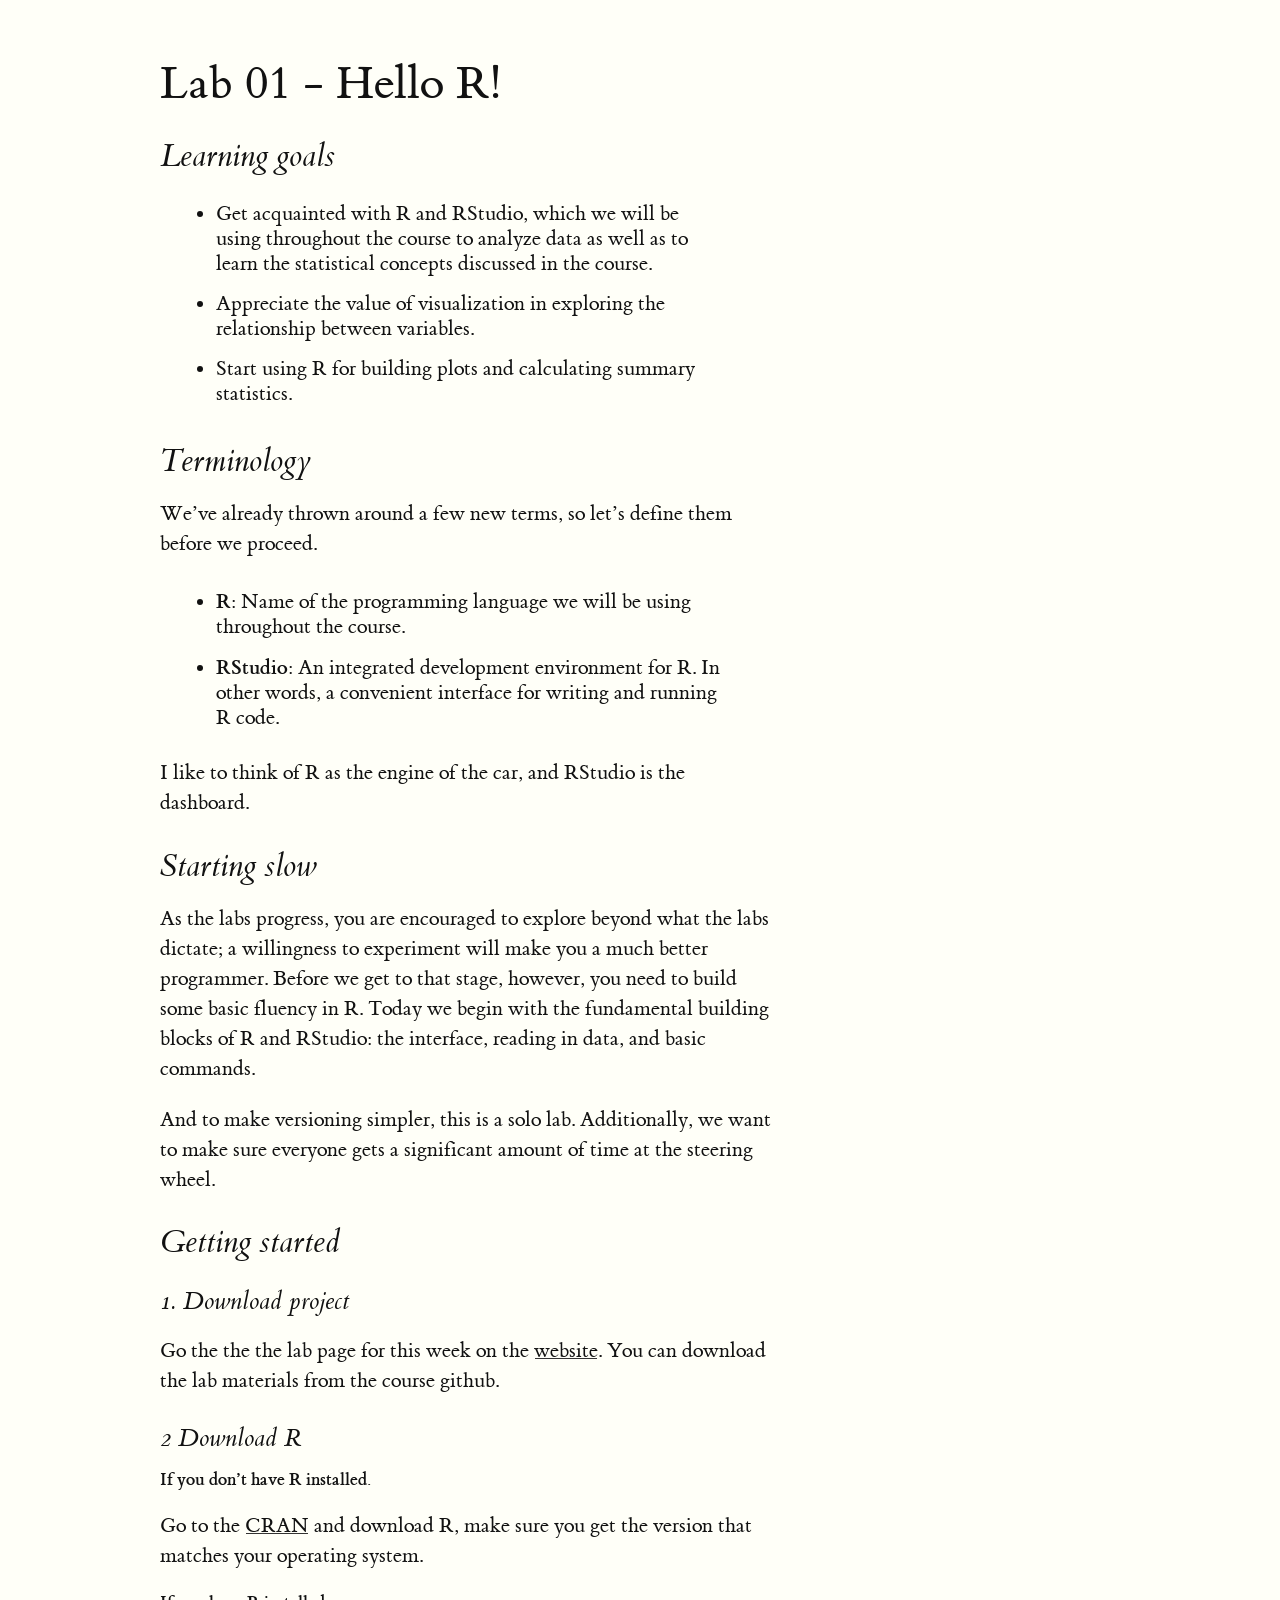
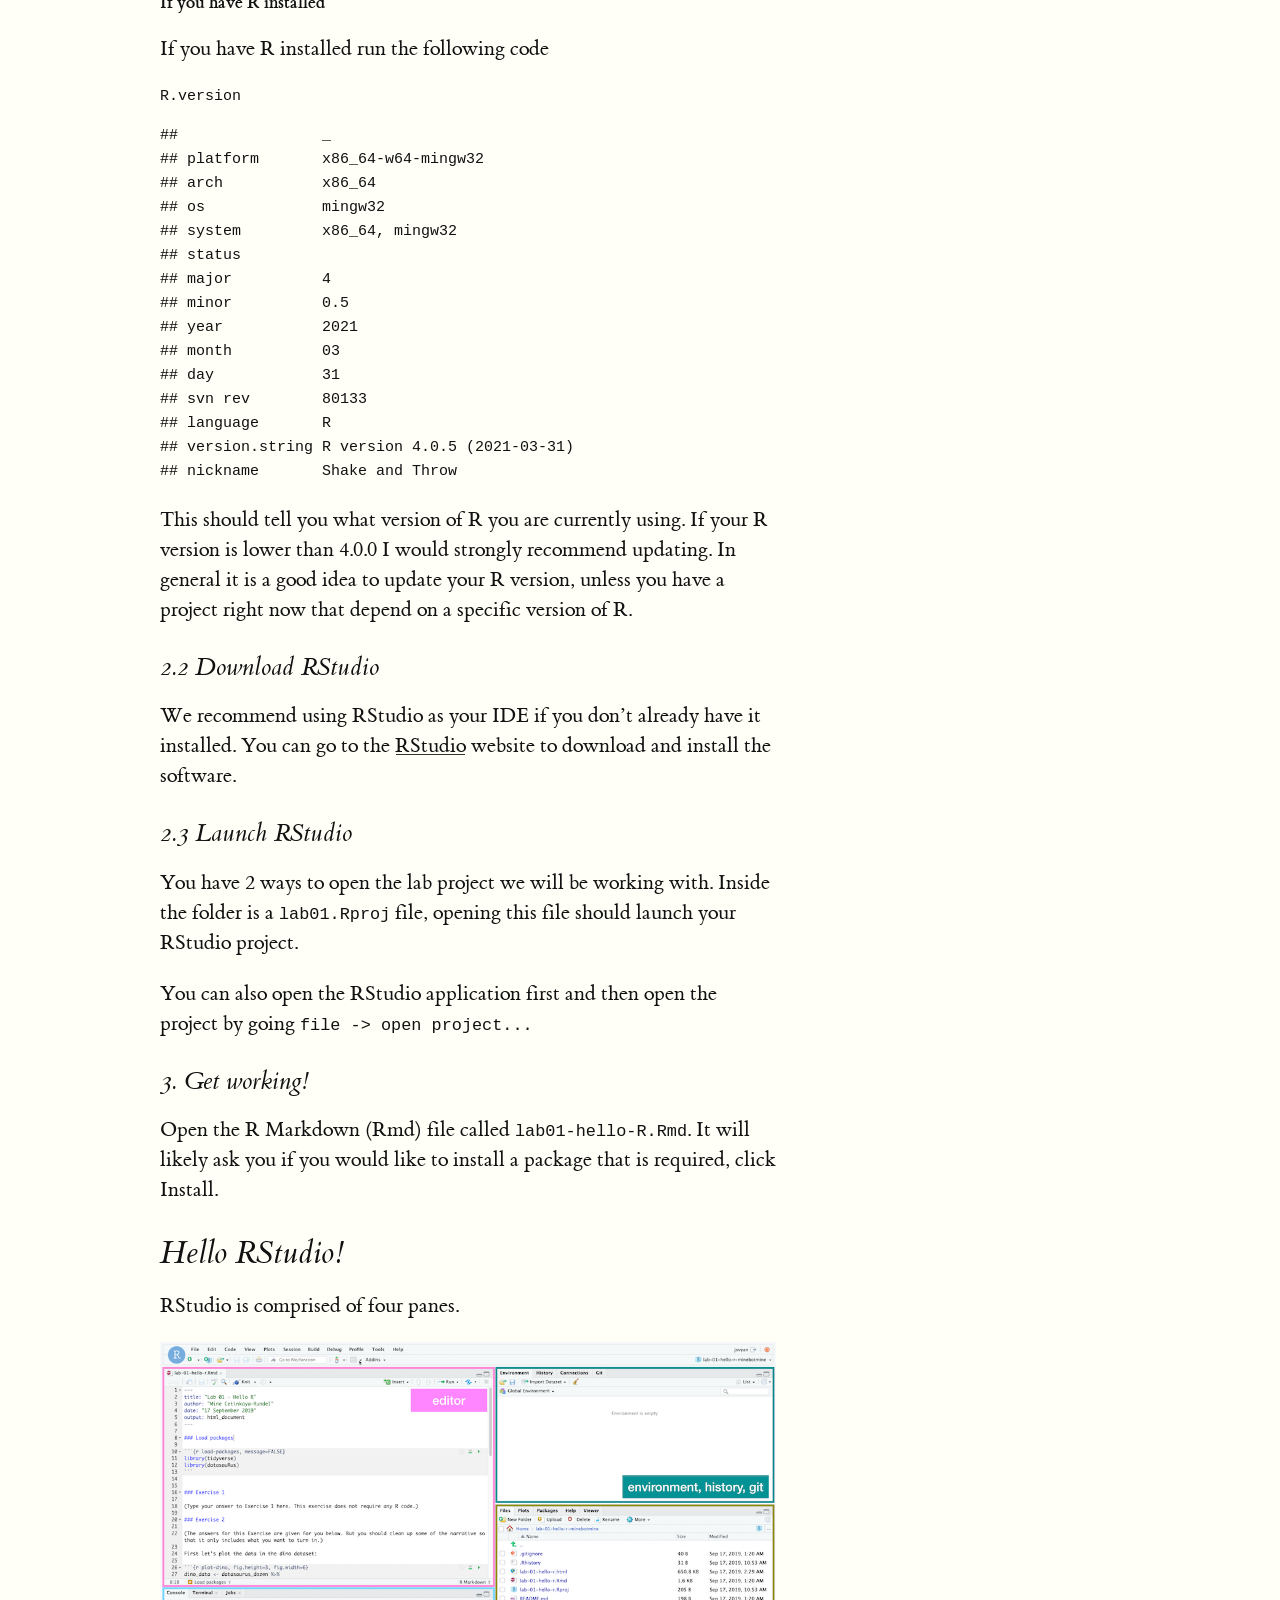
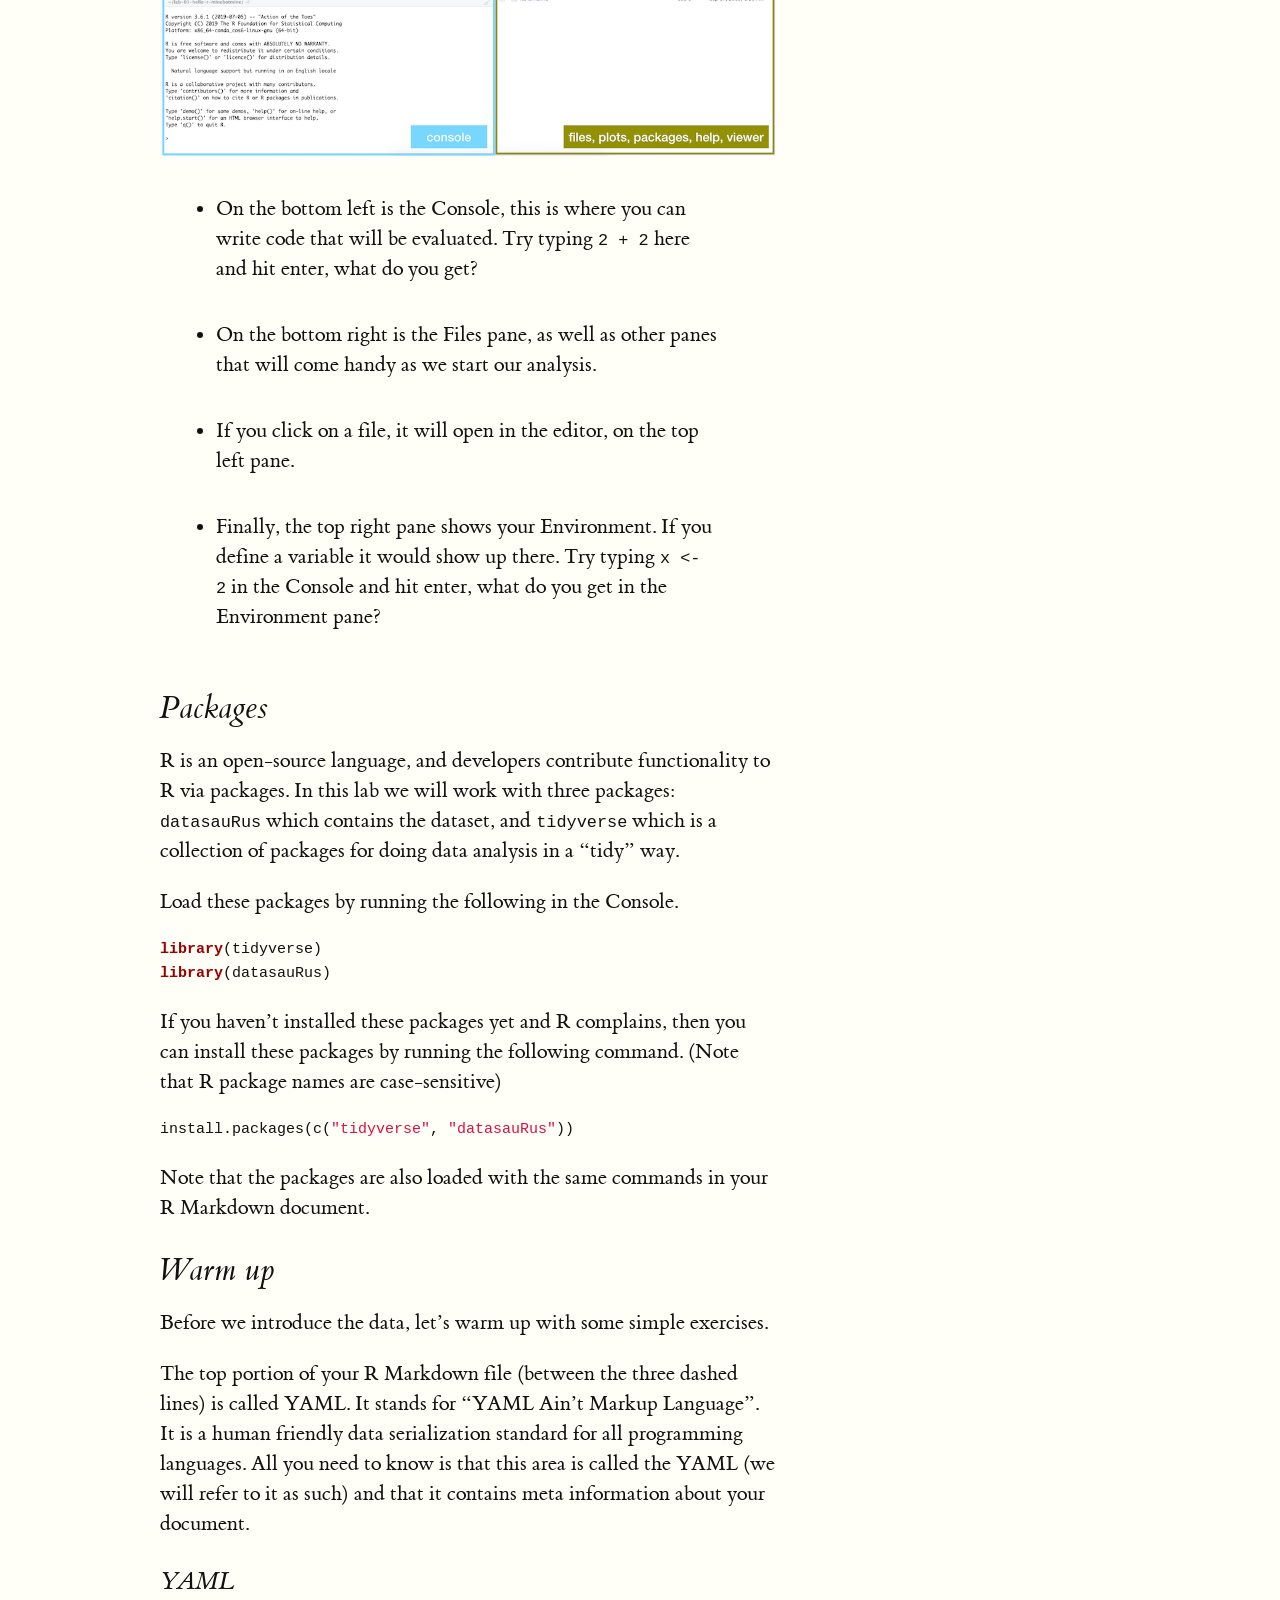
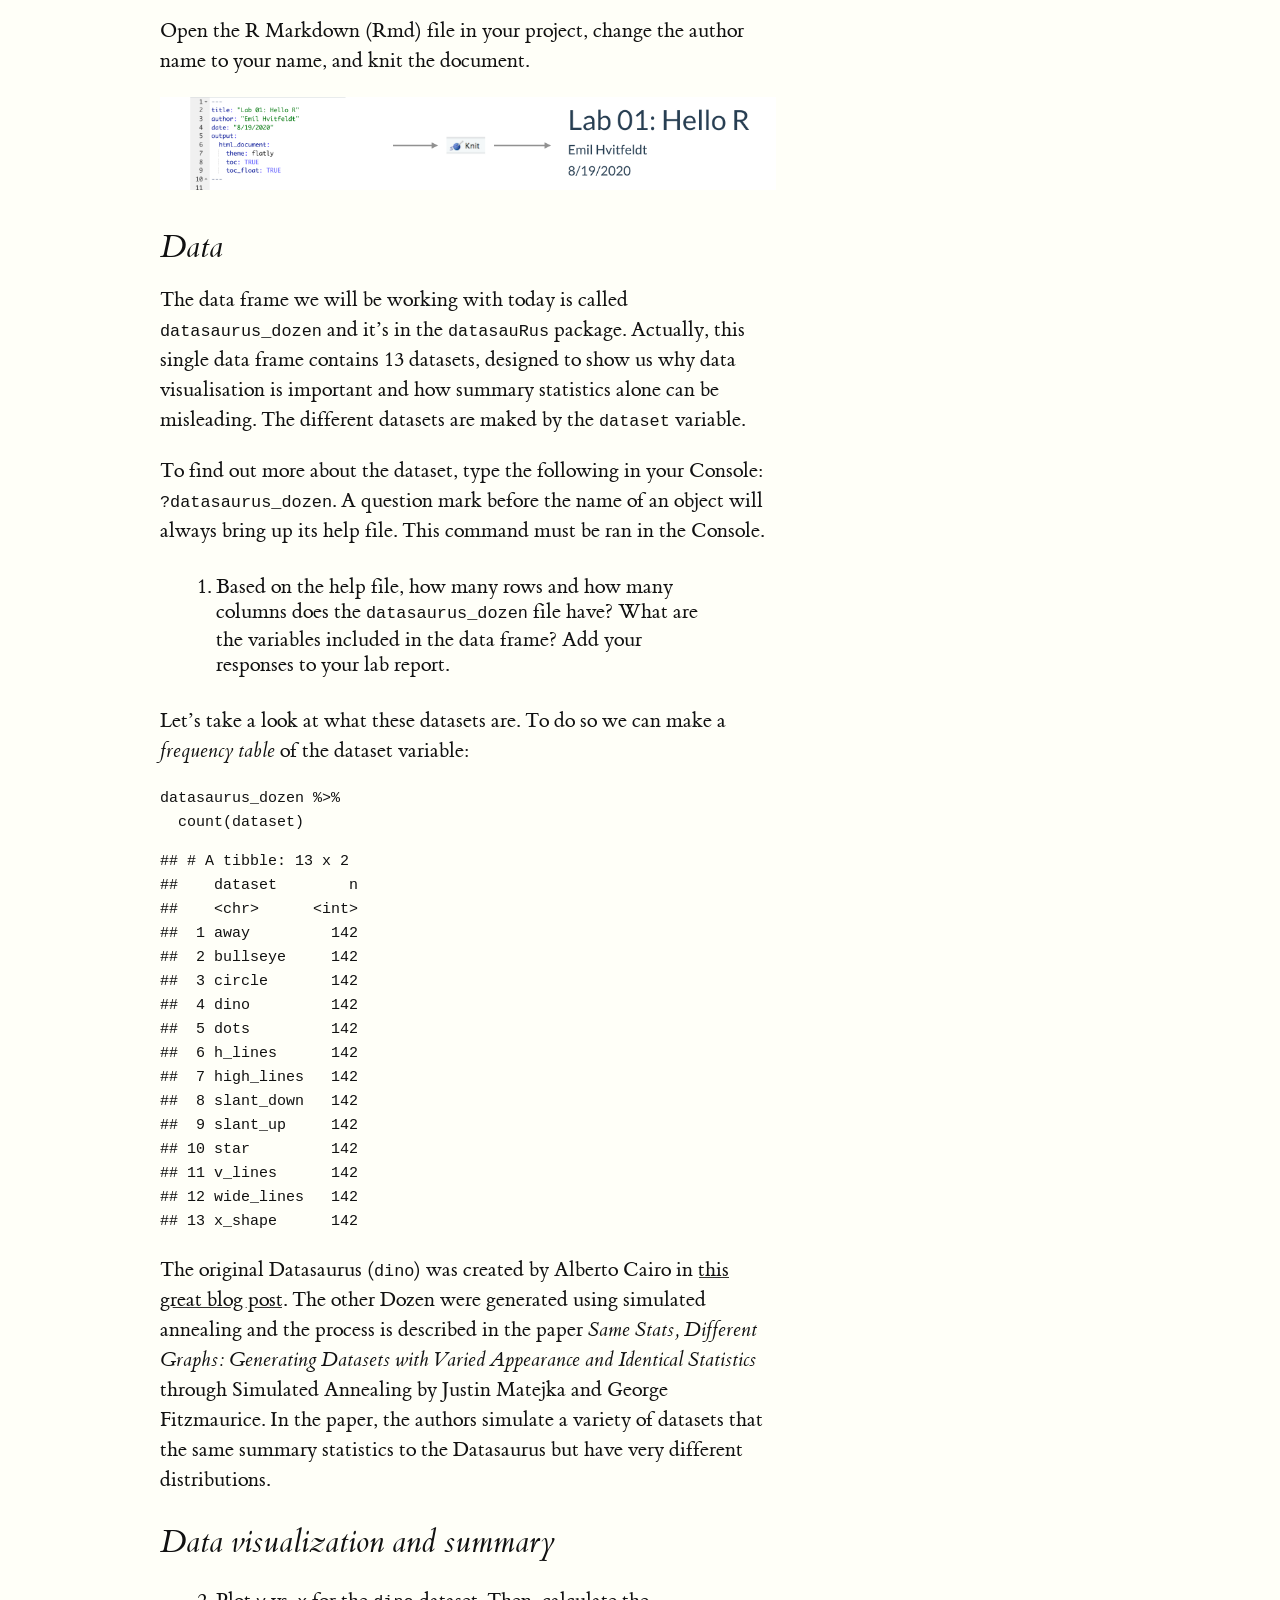
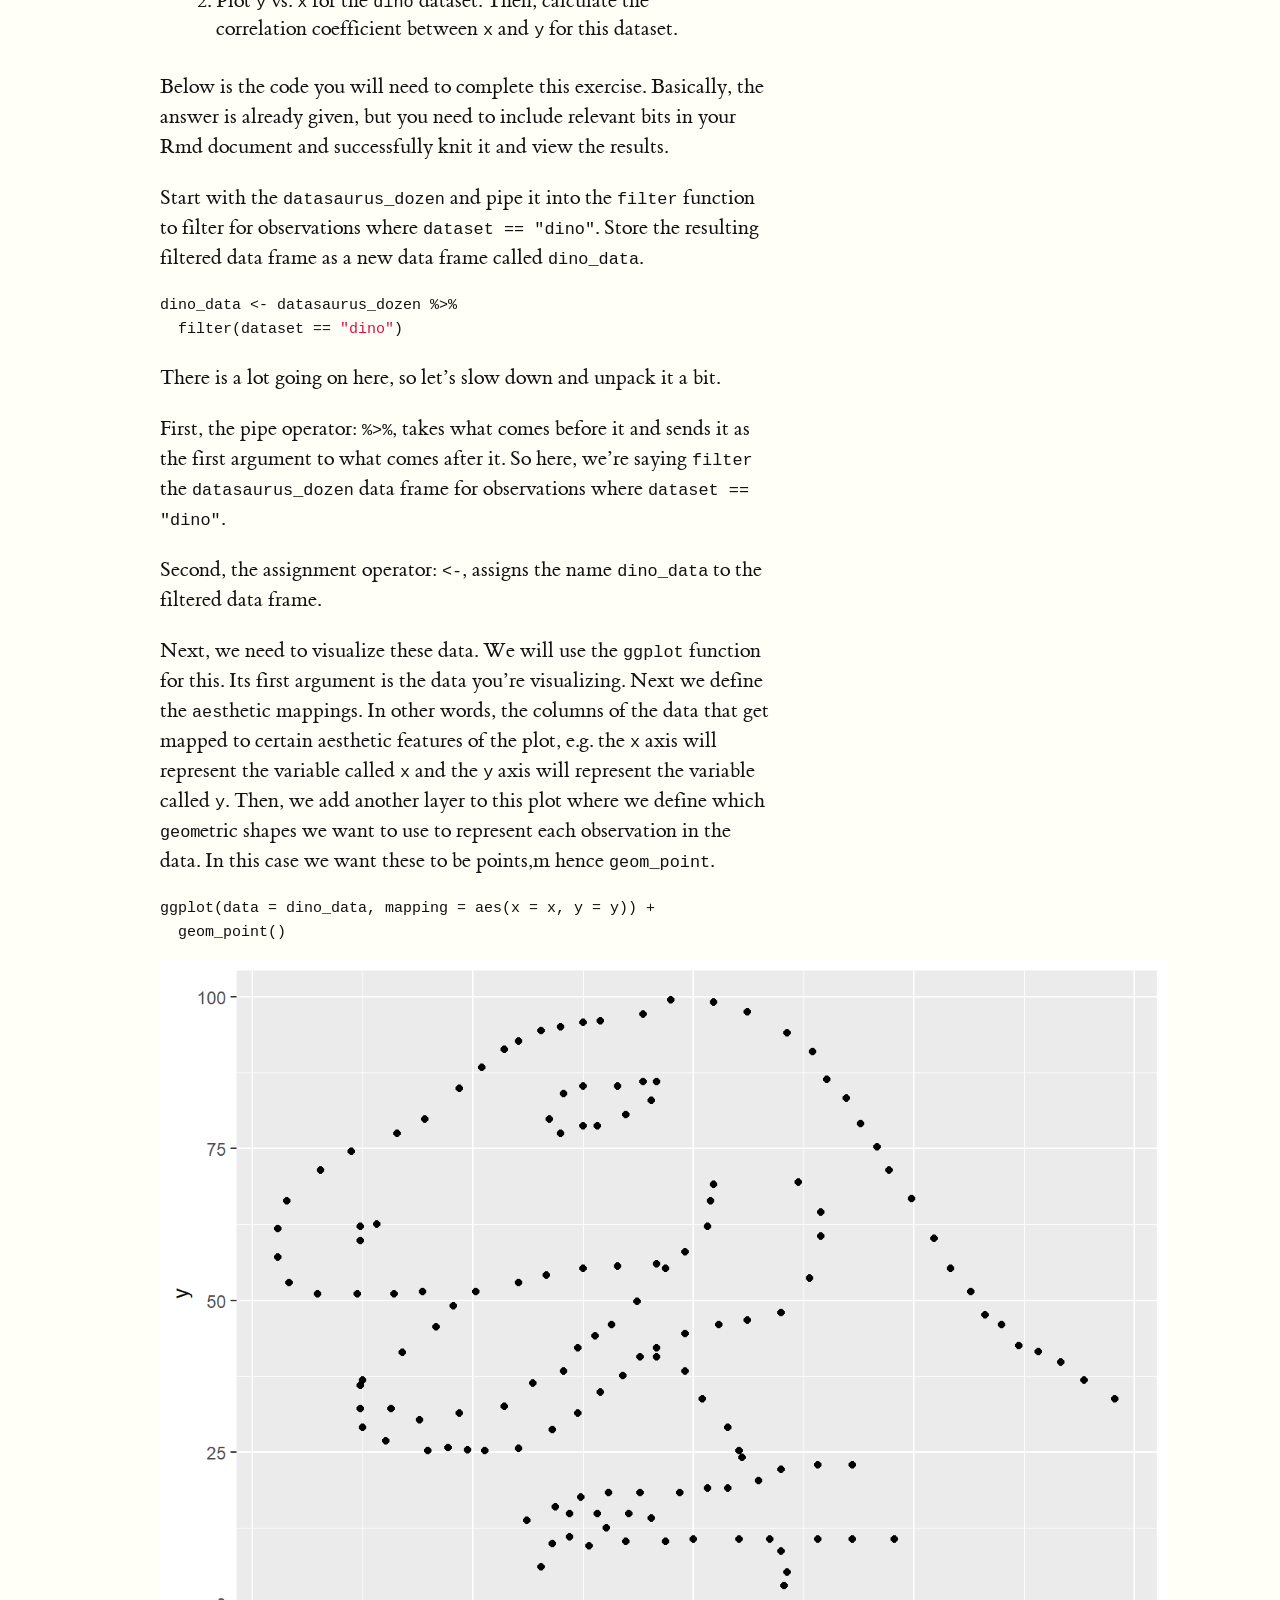
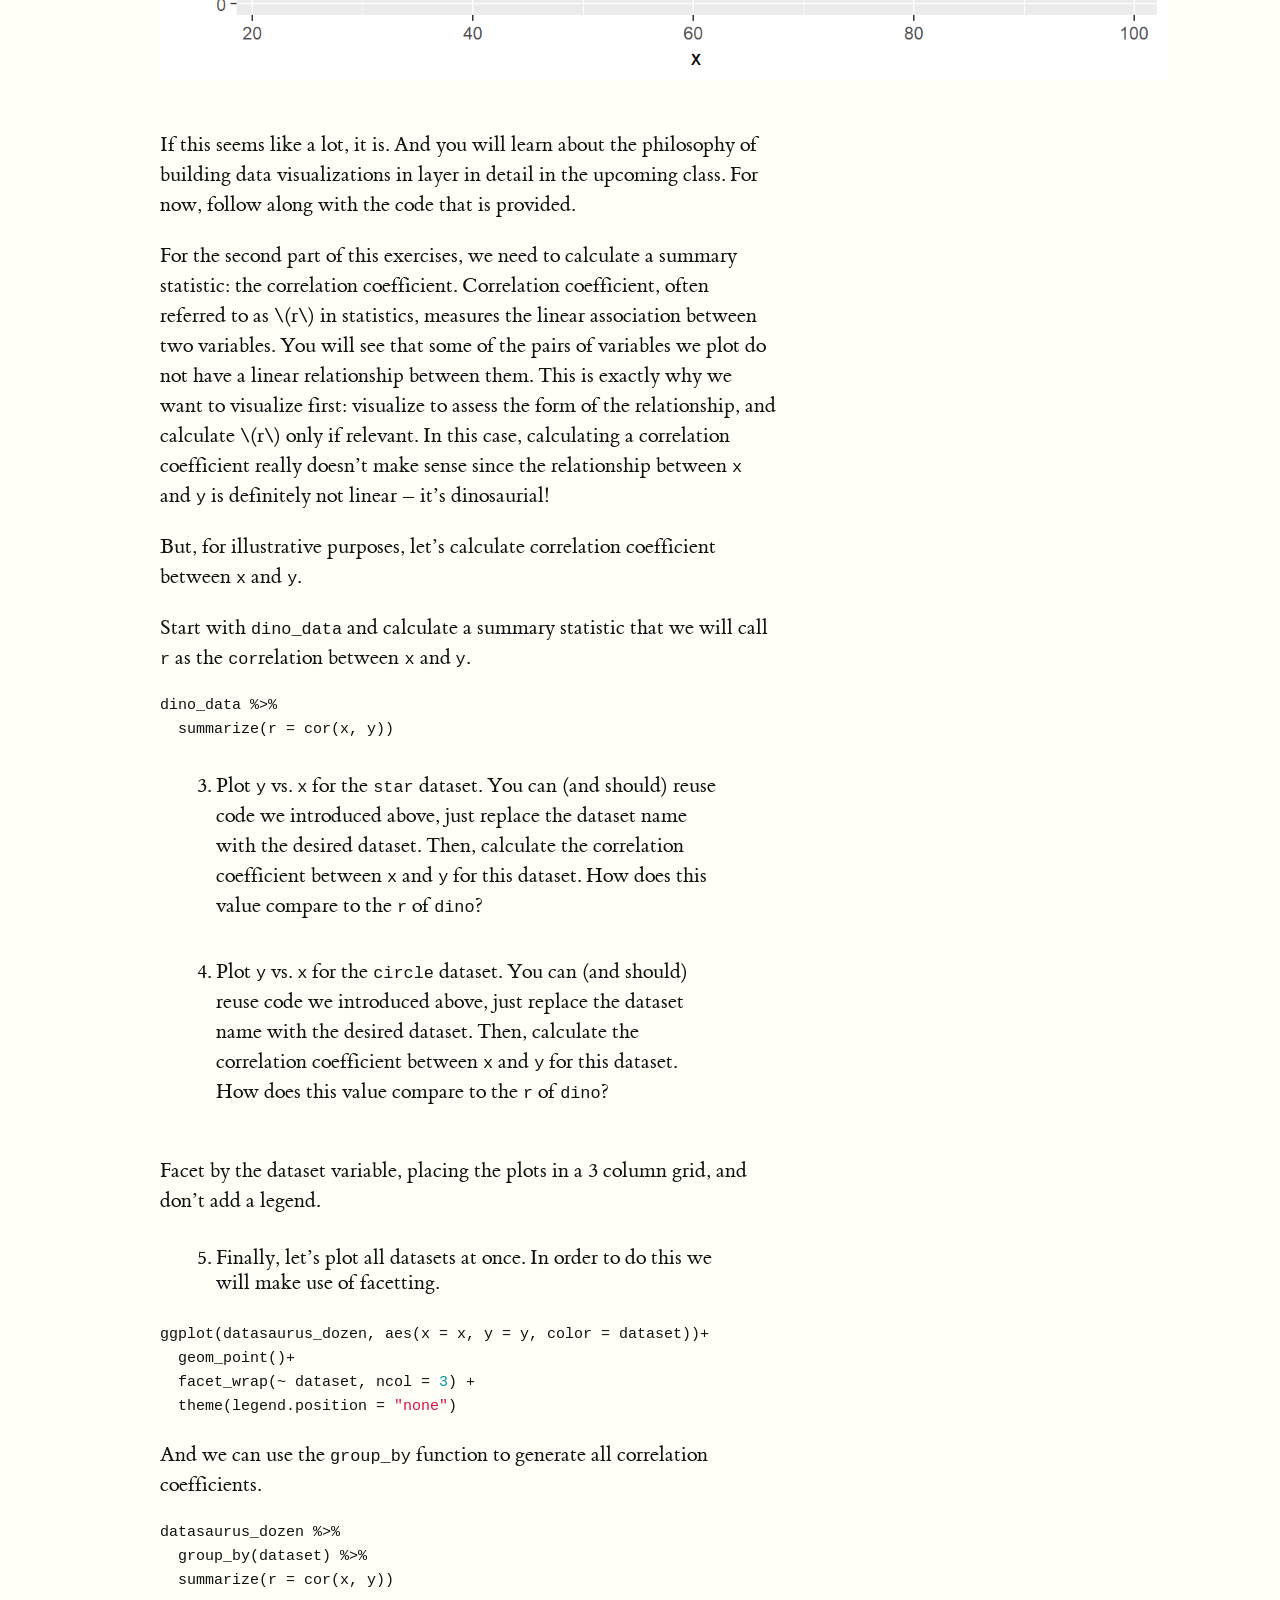
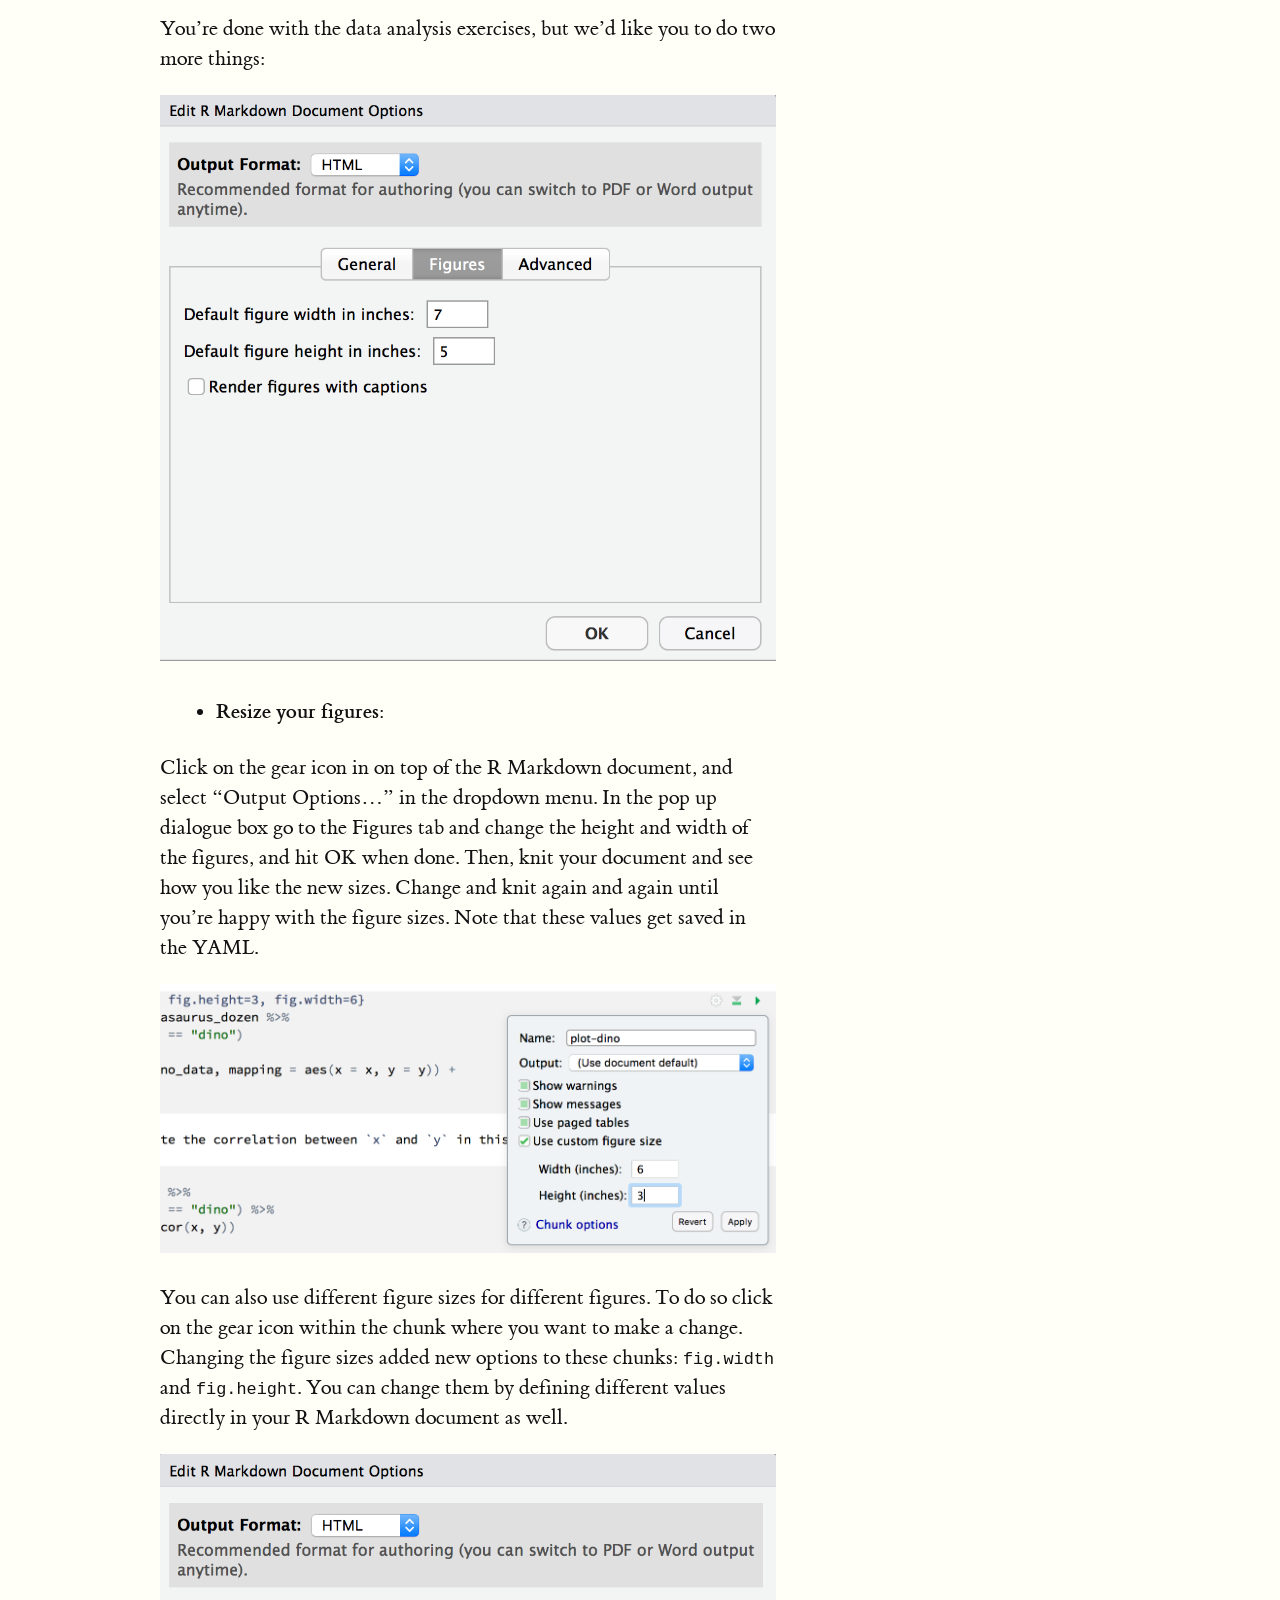
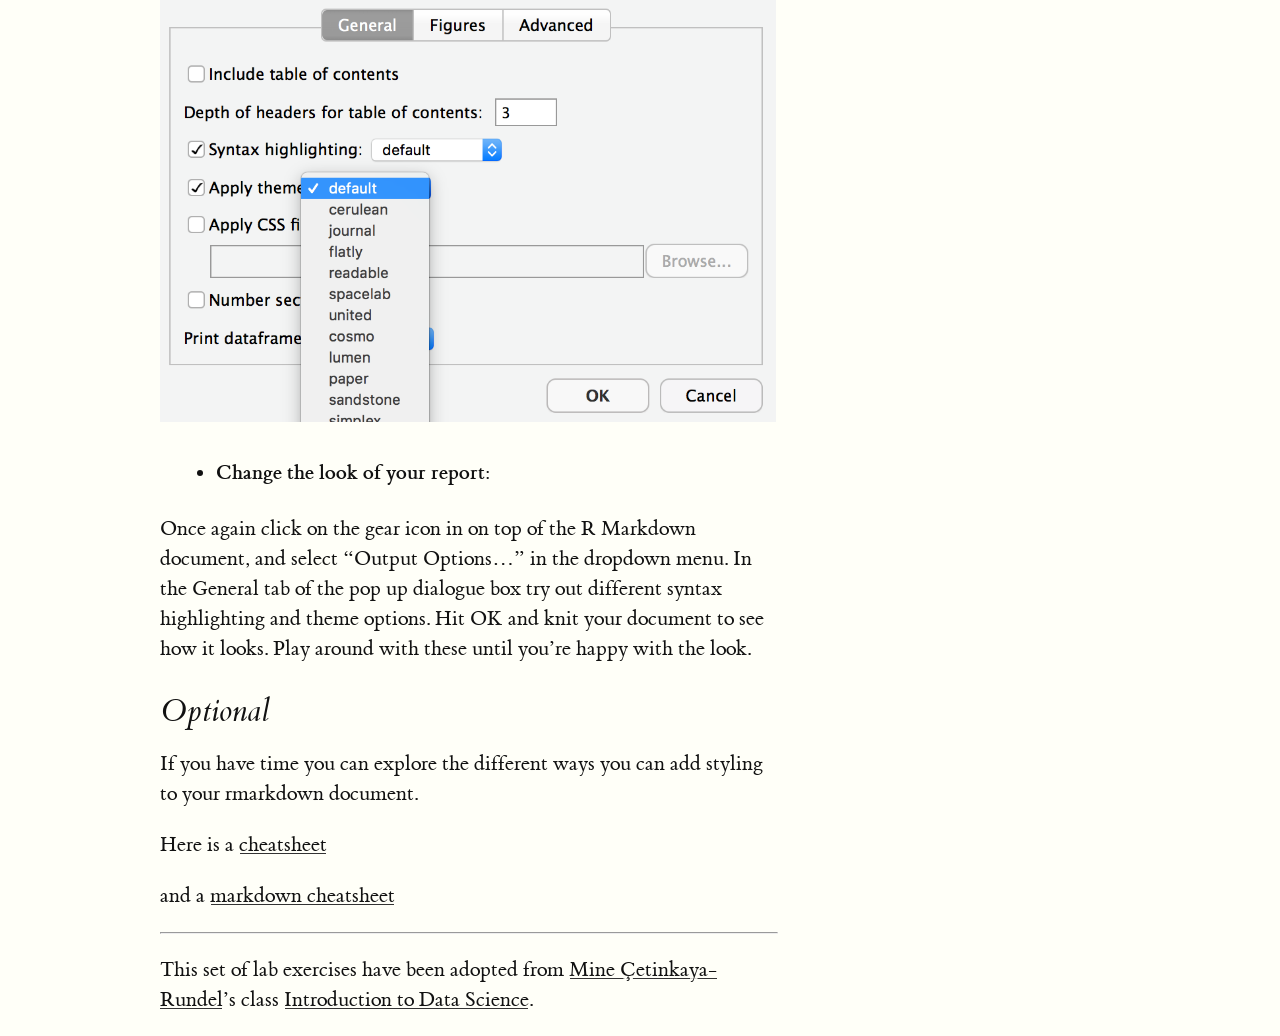
==== commit 5d6c3faa: "fix typo in lab 01" ====
--- a/labs/lab01/lab01-hello-R.html
+++ b/labs/lab01/lab01-hello-R.html
@@ -159,7 +159,11 @@
 <div id="yaml" class="section level2">
 <h2>YAML</h2>
 <p>Open the R Markdown (Rmd) file in your project, change the author name to your name, and knit the document.</p>
-<p><img src="[data-uri]